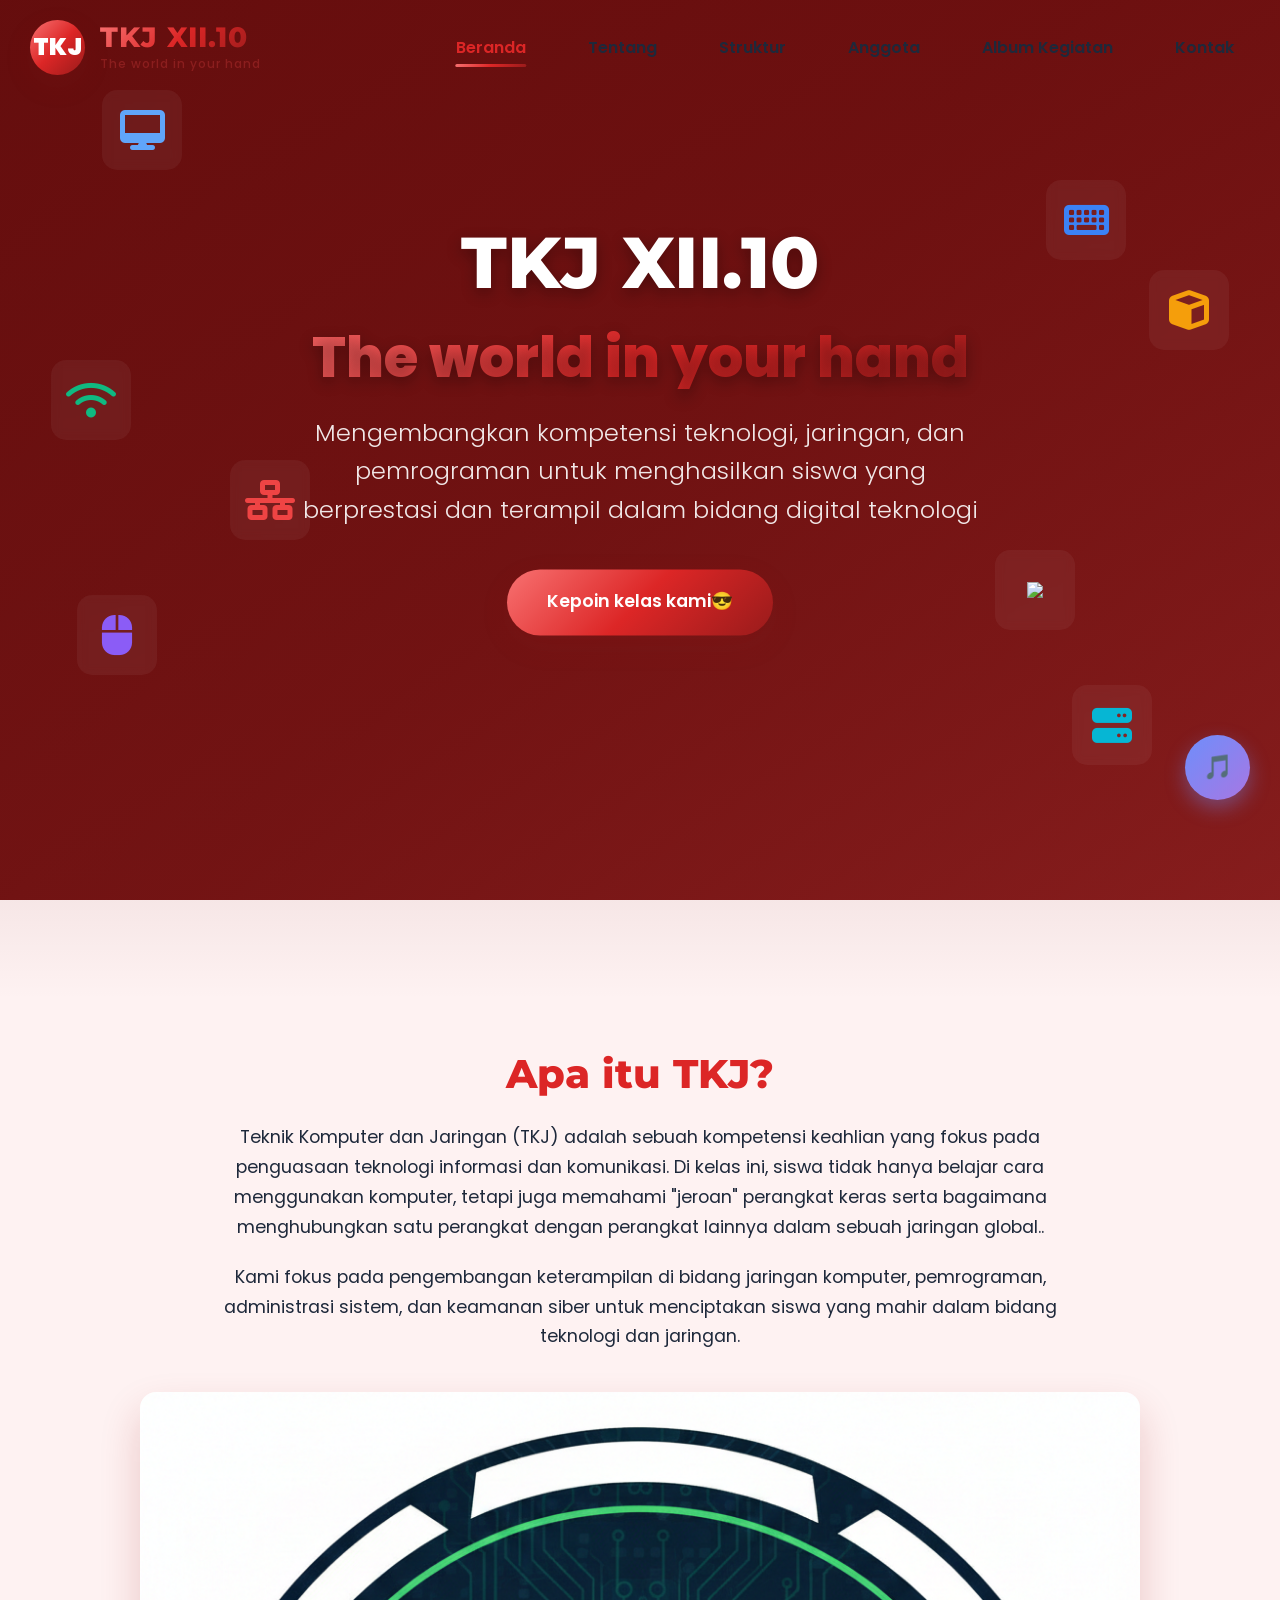
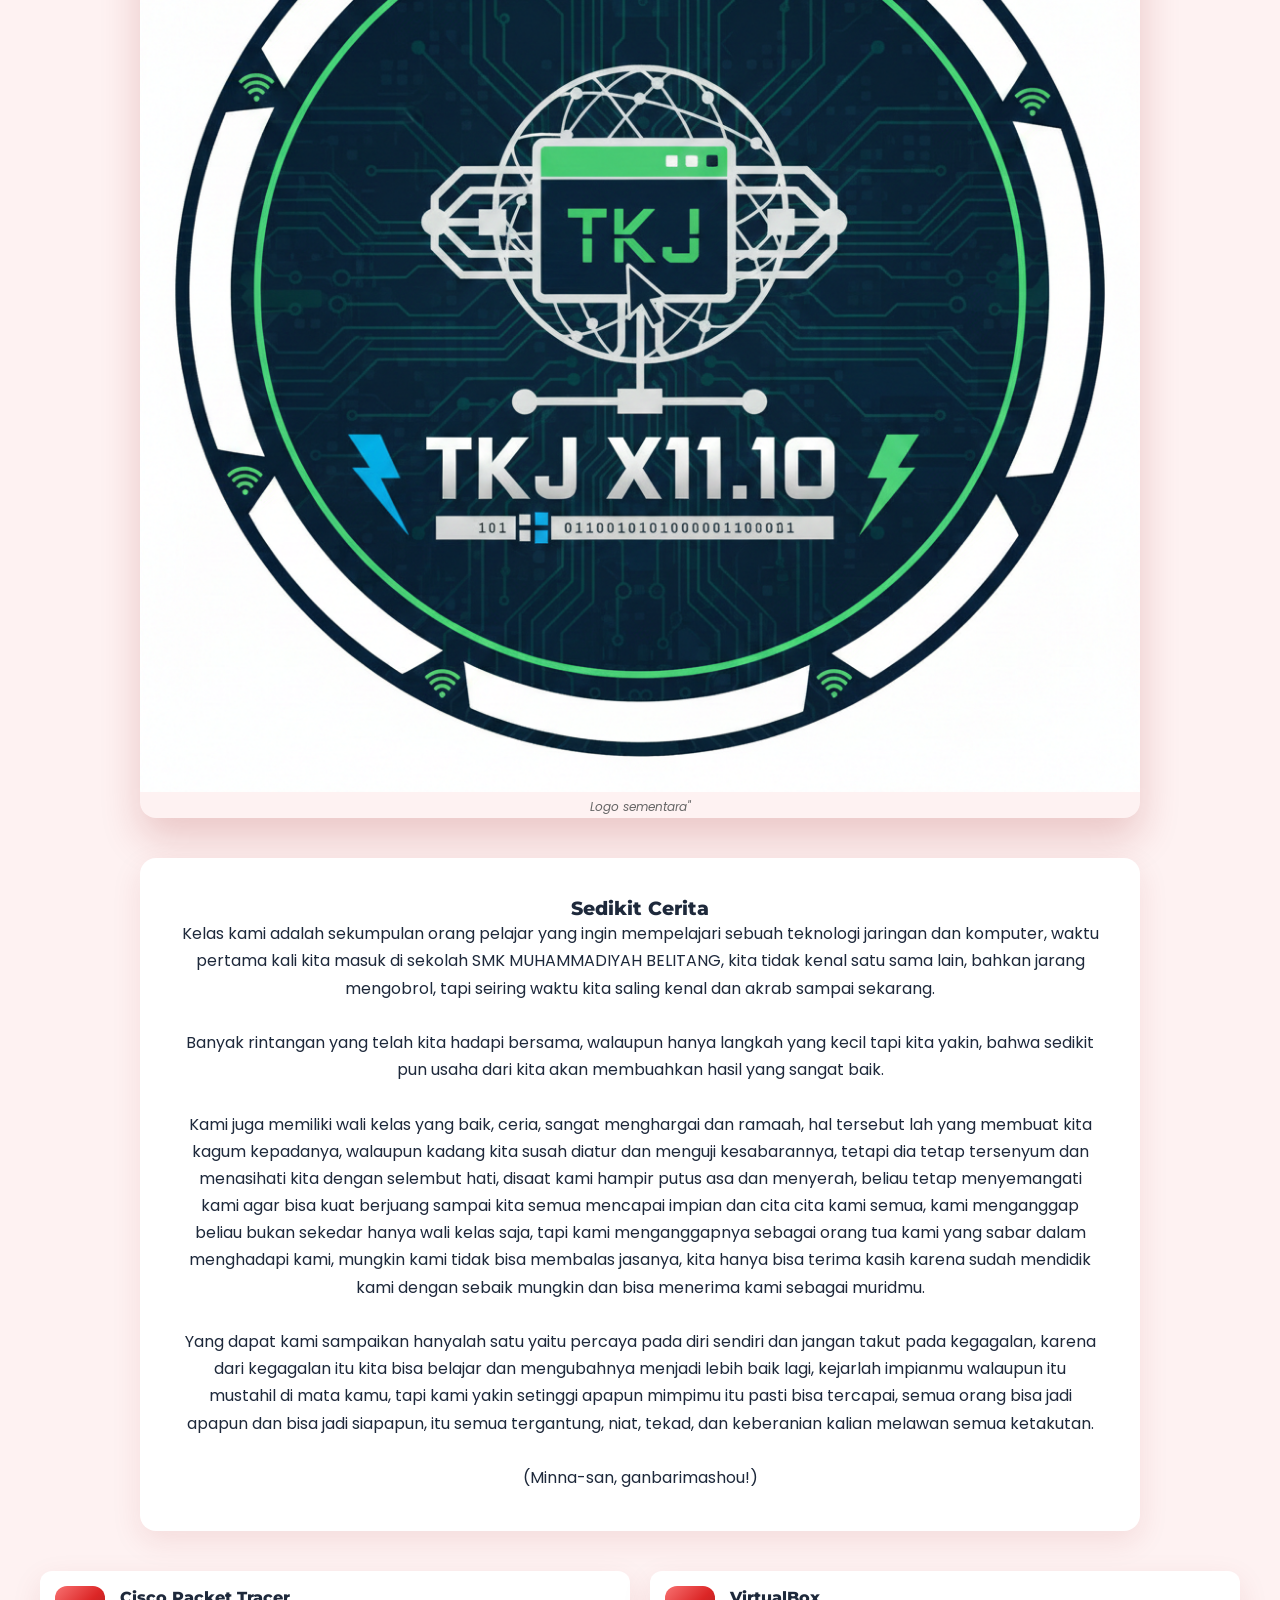
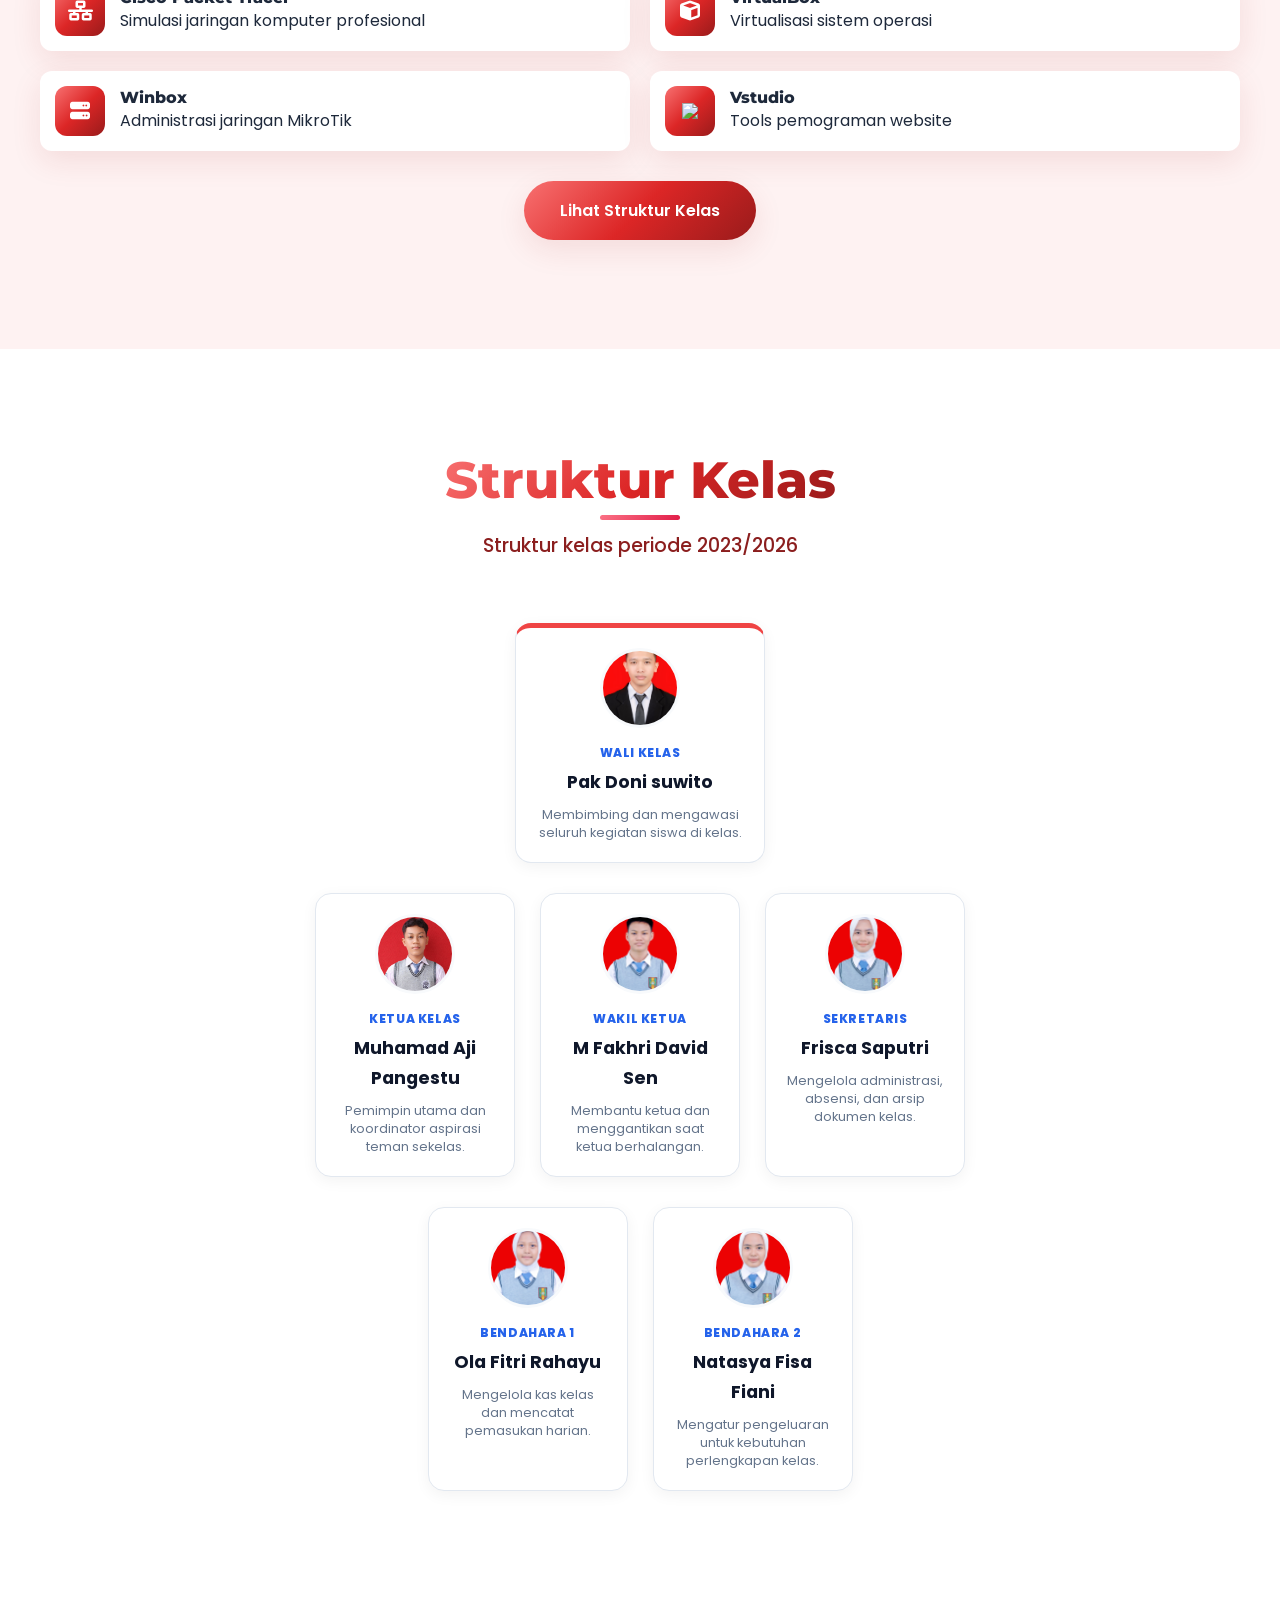
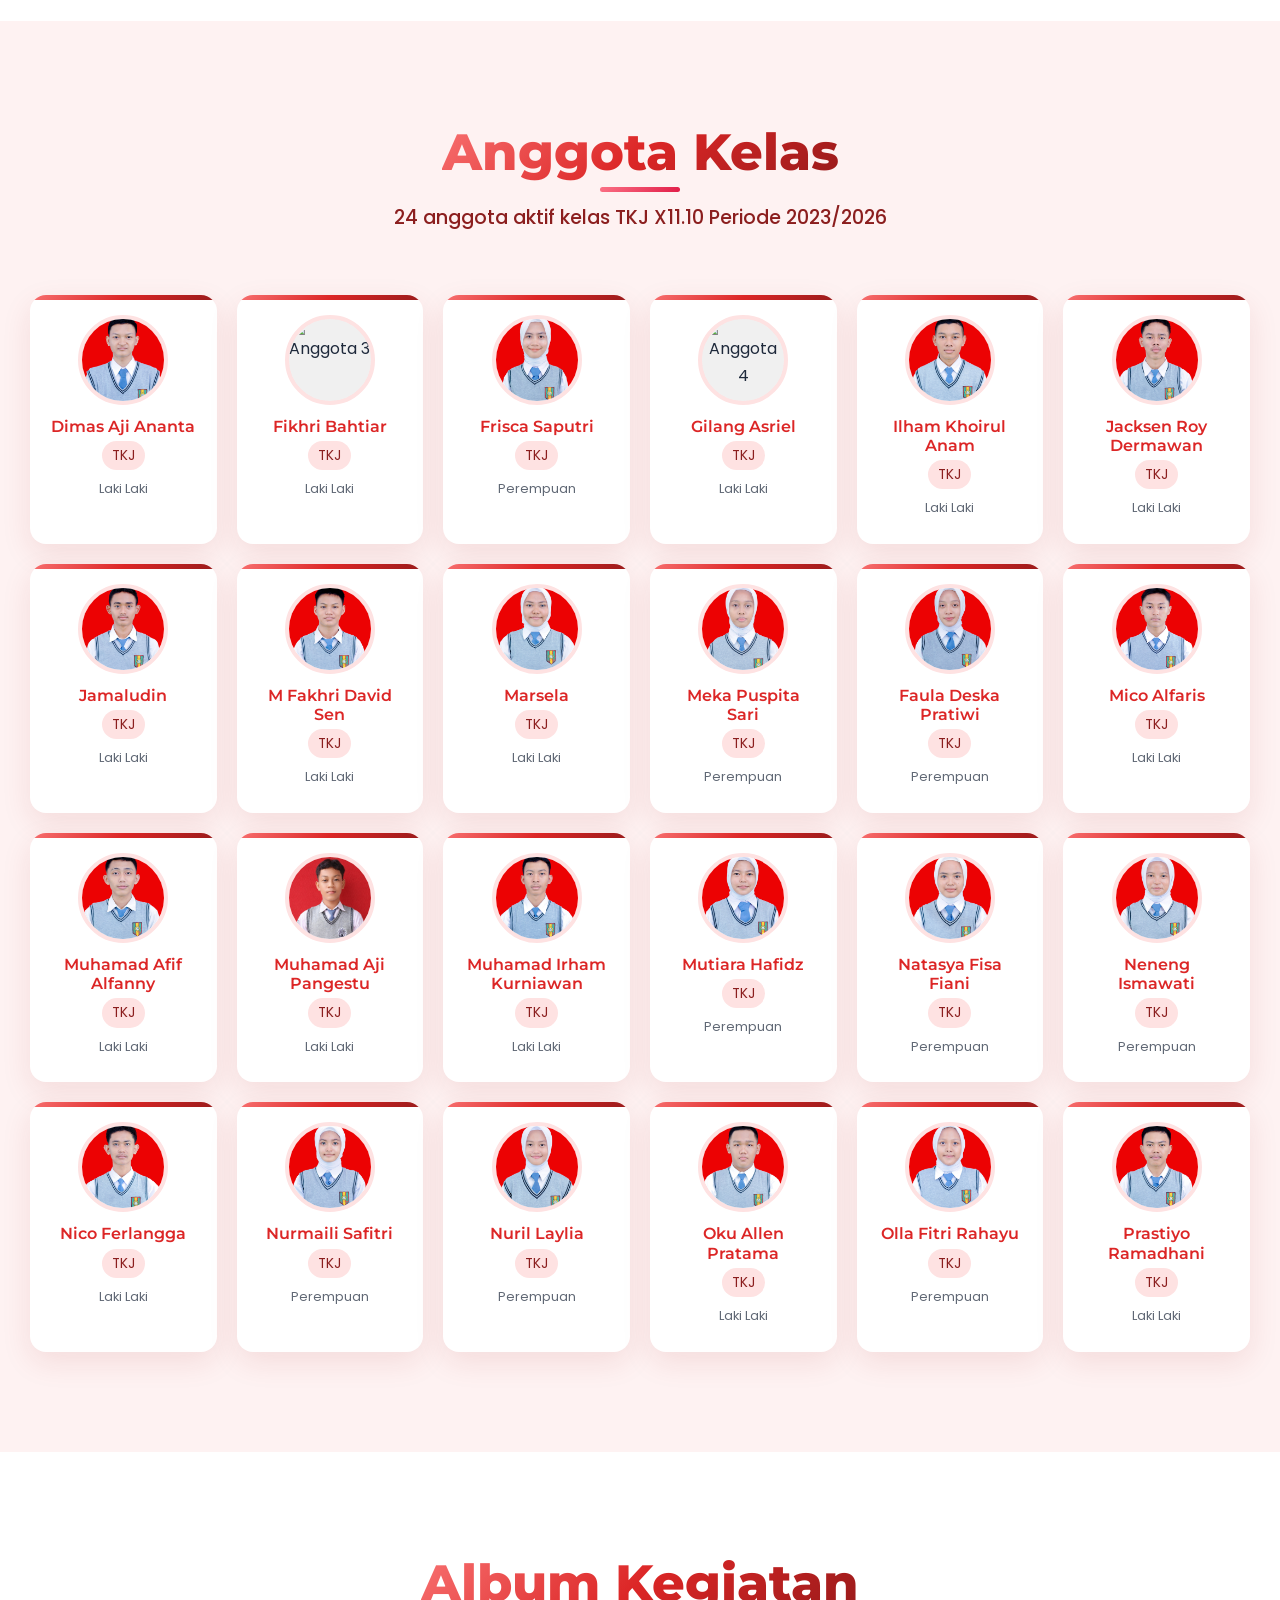
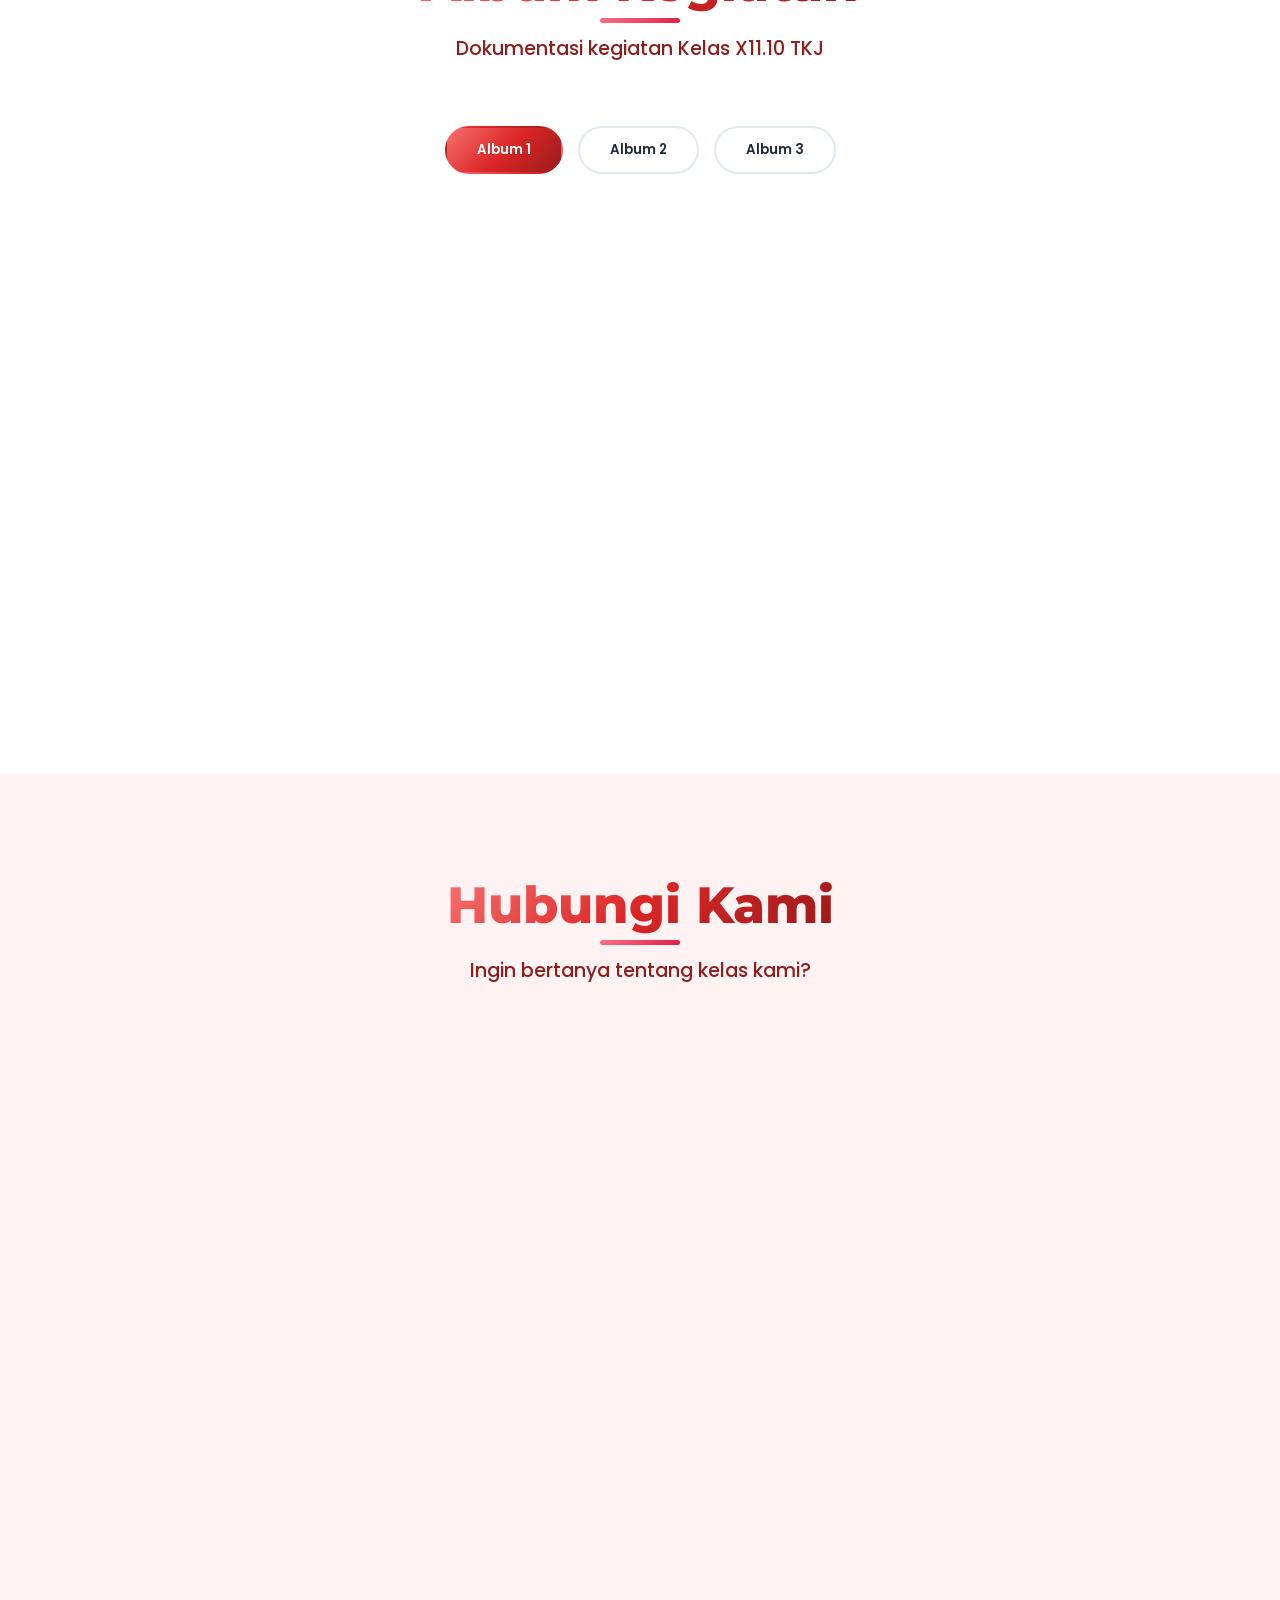
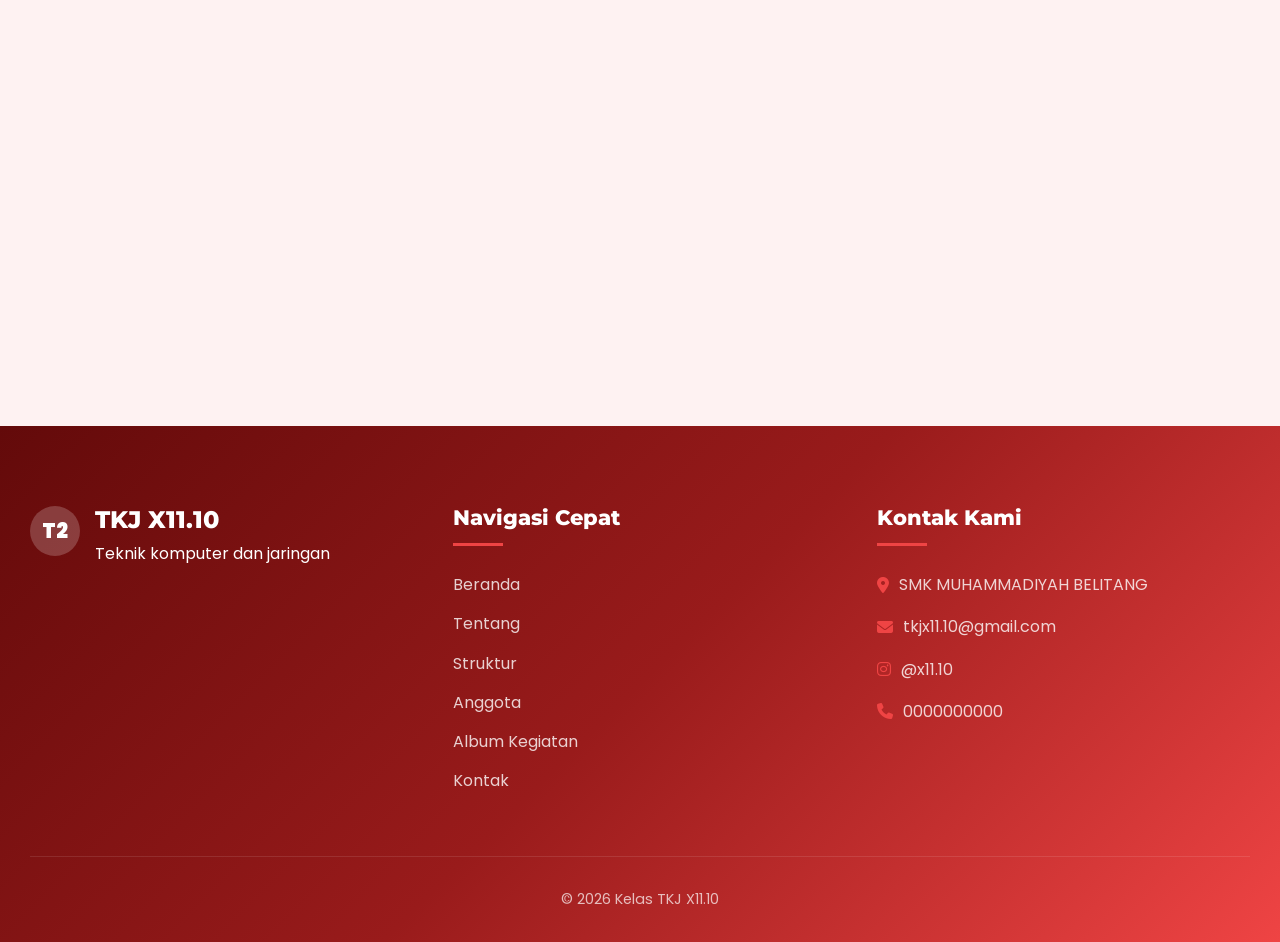
==== index.html @ feba3933 "Update index.html" ====
<!doctype html>
<html lang="id">
  <head>
    <meta charset="UTF-8" />
    <meta name="viewport" content="width=device-width, initial-scale=1.0" />
    <title>TKJ X11.10</title>
    <link
      rel="stylesheet"
      href="https://cdnjs.cloudflare.com/ajax/libs/font-awesome/6.4.0/css/all.min.css"
    />
    <link
      rel="stylesheet"
      href="https://fonts.googleapis.com/css2?family=Poppins:wght@300;400;500;600;700&family=Montserrat:wght@700;800;900&display=swap"
    />
    <style>
      /* Reset & Base Styles */
      * {
        margin: 0;
        padding: 0;
        box-sizing: border-box;
        font-family: "Poppins", sans-serif;
      }
      :root {
        --primary-blue: #630a0a; /* Deep Red */
        --secondary-blue: #8b1e1e; /* Dark Red */
        --accent-blue: #ef4444; /* Bright Red */
        --tech-blue: #dc2626; /* Tech Red */
        --cyber-blue: #991b1b; /* Cyber Red */
        --light-blue: #fee2e2; /* Soft Pinkish White */
        --white: #ffffff;
        --off-white: #fef2f2;
        --dark-gray: #1e293b;
        --light-gray: #e2e8f0;

        /* Gradient Merah Baru */
        --gradient-primary: linear-gradient(
          135deg,
          #630a0a 0%,
          #991b1b 50%,
          #ef4444 100%
        );
        --gradient-secondary: linear-gradient(135deg, #ef4444 0%, #b91c1c 100%);
        --gradient-tech: linear-gradient(
          135deg,
          #f87171 0%,
          #dc2626 50%,
          #991b1b 100%
        );
        --gradient-cyber: linear-gradient(135deg, #fb7185 0%, #e11d48 100%);
        --gradient-accent: linear-gradient(135deg, #991b1b 0%, #ef4444 100%);

        --shadow: 0 10px 30px rgba(153, 27, 27, 0.1);
        --shadow-hover: 0 20px 40px rgba(153, 27, 27, 0.2);
        --border-radius: 16px;
        --transition: all 0.4s cubic-bezier(0.175, 0.885, 0.32, 1.1);
      }

      html {
        scroll-behavior: smooth;
      }

      body {
        color: var(--dark-gray);
        line-height: 1.7;
        background-color: var(--off-white);
        overflow-x: hidden;
        font-weight: 400;
      }

      .container {
        width: 100%;
        max-width: 1400px;
        margin: 0 auto;
        padding: 0 30px;
      }

      section {
        padding: 100px 0;
      }

      h1,
      h2,
      h3,
      h4 {
        font-family: "Montserrat", sans-serif;
        font-weight: 800;
        line-height: 1.2;
      }

      .section-title {
        font-size: 3.2rem;
        text-align: center;
        margin-bottom: 20px;
        background: var(--gradient-tech);
        -webkit-background-clip: text;
        background-clip: text;
        color: transparent;
        position: relative;
        display: inline-block;
      }

      .section-title::after {
        content: "";
        position: absolute;
        bottom: -10px;
        left: 50%;
        transform: translateX(-50%);
        width: 80px;
        height: 5px;
        background: var(--gradient-cyber);
        border-radius: 5px;
      }

      .section-subtitle {
        text-align: center;
        color: var(--secondary-blue);
        font-size: 1.2rem;
        margin-bottom: 60px;
        font-weight: 500;
        max-width: 800px;
        margin-left: auto;
        margin-right: auto;
      }

      .btn {
        display: inline-block;
        padding: 16px 36px;
        border-radius: 50px;
        font-weight: 600;
        font-size: 1rem;
        text-decoration: none;
        transition: var(--transition);
        cursor: pointer;
        border: none;
        outline: none;
        position: relative;
        overflow: hidden;
        z-index: 1;
      }

      .btn-primary {
        background: var(--gradient-tech);
        color: var(--white);
        box-shadow: var(--shadow);
      }

      .btn-primary:hover {
        transform: translateY(-5px);
        box-shadow: var(--shadow-hover);
      }

      .btn-primary::after {
        content: "";
        position: absolute;
        top: 0;
        left: 0;
        width: 100%;
        height: 100%;
        background: var(--gradient-cyber);
        z-index: -1;
        opacity: 0;
        transition: var(--transition);
      }

      .btn-primary:hover::after {
        opacity: 1;
      }

      /* Header & Navigation */
      header {
        position: fixed;
        top: 0;
        left: 0;
        width: 100%;
        z-index: 1000;
        padding: 20px 0;
        transition: var(--transition);
      }

      header.scrolled {
        background-color: rgba(255, 255, 255, 0.95);
        backdrop-filter: blur(10px);
        box-shadow: var(--shadow);
        padding: 15px 0;
      }

      .header-container {
        display: flex;
        justify-content: space-between;
        align-items: center;
      }

      /* Logo */
      .logo {
        display: flex;
        align-items: center;
        gap: 15px;
        z-index: 1001;
      }

      .logo-icon {
        width: 55px;
        height: 55px;
        border-radius: 50%;
        display: flex;
        align-items: center;
        justify-content: center;
        font-weight: 900;
        font-size: 24px;
        background: var(--gradient-tech);
        color: var(--white);
        box-shadow: var(--shadow);
        position: relative;
        overflow: hidden;
      }

      .logo-icon::after {
        content: "TKJ";
        position: absolute;
        width: 100%;
        height: 100%;
        display: flex;
        align-items: center;
        justify-content: center;
      }

      .logo-text h1 {
        font-size: 28px;
        background: var(--gradient-tech);
        -webkit-background-clip: text;
        background-clip: text;
        color: transparent;
        letter-spacing: 1px;
      }

      .logo-text p {
        font-size: 12px;
        color: var(--secondary-blue);
        font-weight: 500;
        letter-spacing: 1px;
      }

      /* Navigation */
      .nav-toggle {
        position: relative;
        width: 35px;
        height: 30px;
        cursor: pointer;
        z-index: 1001;
        display: none;
      }

      .nav-toggle span {
        position: absolute;
        width: 100%;
        height: 3px;
        background: var(--primary-blue);
        border-radius: 3px;
        transition: var(--transition);
      }

      .nav-toggle span:nth-child(1) {
        top: 0;
      }

      .nav-toggle span:nth-child(2) {
        top: 13px;
      }

      .nav-toggle span:nth-child(3) {
        top: 26px;
      }

      .nav-toggle.active span:nth-child(1) {
        transform: rotate(45deg);
        top: 13px;
        background: var(--white);
      }

      .nav-toggle.active span:nth-child(2) {
        opacity: 0;
      }

      .nav-toggle.active span:nth-child(3) {
        transform: rotate(-45deg);
        top: 13px;
        background: var(--white);
      }

      nav {
        display: flex;
      }

      nav ul {
        display: flex;
        list-style: none;
        gap: 30px;
      }

      nav ul li a {
        text-decoration: none;
        color: var(--dark-gray);
        font-weight: 600;
        font-size: 1rem;
        padding: 8px 16px;
        border-radius: 30px;
        transition: var(--transition);
        position: relative;
      }

      nav ul li a::after {
        content: "";
        position: absolute;
        bottom: 0;
        left: 50%;
        transform: translateX(-50%);
        width: 0;
        height: 3px;
        background: var(--gradient-tech);
        border-radius: 3px;
        transition: var(--transition);
      }

      nav ul li a:hover,
      nav ul li a.active {
        color: var(--tech-blue);
      }

      nav ul li a:hover::after,
      nav ul li a.active::after {
        width: 70%;
      }

      /* Hero Section - Centered Vertically & Horizontally */
      .hero {
        height: 100vh;
        display: flex;
        align-items: center;
        justify-content: center;
        position: relative;
        overflow: hidden;
        text-align: center;
      }

      .hero-background {
        position: absolute;
        top: 0;
        left: 0;
        width: 100%;
        height: 100%;
        z-index: -2;
      }

      .hero-bg-main {
        width: 100%;
        height: 100%;
        background: var(--gradient-primary);
        opacity: 0.9;
      }

      .hero-bg-overlay {
        position: absolute;
        top: 0;
        left: 0;
        width: 100%;
        height: 100%;
        background:
          linear-gradient(rgba(99, 10, 10, 0.85), rgba(99, 10, 10, 0.75)),
          url("https://images.unsplash.com/photo-1550751827-4bd374c3f58b?ixlib=rb-4.0.3&auto=format&fit=crop&w=1920&q=80")
            center/cover no-repeat;
      }

      .hero-content {
        max-width: 900px;
        position: relative;
        z-index: 1;
        color: var(--white);
        text-align: center;
        margin: 0 auto;
        padding-top: 0;
        transform: translateY(-5%);
      }

      .hero-title {
        font-size: 4.5rem;
        margin-bottom: 25px;
        line-height: 1.1;
        text-shadow: 0 5px 15px rgba(0, 0, 0, 0.3);
      }

      .hero-title span {
        display: block;
        font-size: 3.5rem;
        background: var(--gradient-tech);
        -webkit-background-clip: text;
        background-clip: text;
        color: transparent;
      }

      .hero-subtitle {
        font-size: 1.5rem;
        margin-bottom: 40px;
        opacity: 0.9;
        font-weight: 300;
        max-width: 700px;
        margin-left: auto;
        margin-right: auto;
        line-height: 1.6;
      }

      .hero-buttons {
        display: flex;
        gap: 20px;
        justify-content: center;
        margin-top: 40px;
      }

      .hero-btn {
        padding: 18px 40px;
        font-size: 1.1rem;
      }

      .btn-tech {
        background: var(--gradient-tech);
        color: var(--white);
        border: 2px solid rgba(255, 255, 255, 0.2);
      }

      .btn-tech:hover {
        background: var(--gradient-cyber);
        transform: translateY(-5px);
        border-color: transparent;
      }

      /* Tech Elements - Moving Professional Icons */
      .tech-elements {
        position: absolute;
        width: 100%;
        height: 100%;
        top: 0;
        left: 0;
        pointer-events: none;
        z-index: 0;
      }

      .tech-element {
        position: absolute;
        font-size: 2.5rem;
        color: rgba(255, 255, 255, 0.15);
        animation: floatTech 20s infinite linear;
        display: flex;
        align-items: center;
        justify-content: center;
        width: 80px;
        height: 80px;
        border-radius: 15px;
        background: rgba(255, 255, 255, 0.05);
        backdrop-filter: blur(5px);
      }

      .tech-element:nth-child(1) {
        top: 10%;
        left: 8%;
        animation-delay: 0s;
        color: #60a5fa;
      }

      .tech-element:nth-child(2) {
        top: 20%;
        right: 12%;
        animation-delay: 3s;
        color: #3b82f6;
      }

      .tech-element:nth-child(3) {
        bottom: 25%;
        left: 6%;
        animation-delay: 6s;
        color: #8b5cf6;
      }

      .tech-element:nth-child(4) {
        bottom: 15%;
        right: 10%;
        animation-delay: 9s;
        color: #06b6d4;
      }

      .tech-element:nth-child(5) {
        top: 40%;
        left: 4%;
        animation-delay: 12s;
        color: #10b981;
      }

      .tech-element:nth-child(6) {
        top: 30%;
        right: 4%;
        animation-delay: 15s;
        color: #f59e0b;
      }

      .tech-element:nth-child(7) {
        bottom: 40%;
        left: 18%;
        animation-delay: 18s;
        color: #ef4444;
      }

      .tech-element:nth-child(8) {
        bottom: 30%;
        right: 16%;
        animation-delay: 21s;
        color: #ec4899;
      }

      @keyframes floatTech {
        0% {
          transform: translateY(0) rotate(0deg) scale(1);
        }
        25% {
          transform: translateY(-20px) rotate(90deg) scale(1.1);
        }
        50% {
          transform: translateY(0) rotate(180deg) scale(1);
        }
        75% {
          transform: translateY(20px) rotate(270deg) scale(0.9);
        }
        100% {
          transform: translateY(0) rotate(360deg) scale(1);
        }
      }

      /* Stats Section - Updated */
      .stats-section {
        background: var(--gradient-tech);
        padding: 80px 0;
        margin-top: -50px;
        position: relative;
        z-index: 2;
        border-radius: 0 0 var(--border-radius) var(--border-radius);
        box-shadow: var(--shadow);
      }

      .stats-container {
        max-width: 1200px;
        margin: 0 auto;
      }

      .stats-grid {
        display: grid;
        grid-template-columns: repeat(auto-fit, minmax(200px, 1fr));
        gap: 30px;
      }

      .stat-card {
        text-align: center;
        padding: 30px 20px;
        background: rgba(255, 255, 255, 0.1);
        backdrop-filter: blur(10px);
        border-radius: var(--border-radius);
        border: 1px solid rgba(255, 255, 255, 0.2);
        transition: var(--transition);
      }

      .stat-card:hover {
        transform: translateY(-10px);
        background: rgba(255, 255, 255, 0.15);
        border-color: var(--accent-blue);
      }

      .stat-icon {
        font-size: 2.5rem;
        margin-bottom: 15px;
        color: var(--white);
      }

      .stat-number {
        font-size: 3rem;
        font-weight: 900;
        color: var(--white);
        line-height: 1;
        margin-bottom: 10px;
      }

      .stat-label {
        font-size: 1.2rem;
        color: rgba(255, 255, 255, 0.9);
        font-weight: 500;
      }

      /* About Section - UPDATED LAYOUT */
      .about {
        background-color: var(--off-white);
        position: relative;
        padding-top: 150px;
      }

      .about::before {
        content: "";
        position: absolute;
        top: 0;
        left: 0;
        width: 100%;
        height: 100px;
        background: linear-gradient(
          to bottom,
          var(--primary-blue),
          transparent
        );
        opacity: 0.05;
      }

      .about-content {
        text-align: center;
        max-width: 1200px;
        margin: 0 auto;
      }

      .about-image {
        max-width: 1000px;
        margin: 0 auto 40px;
        border-radius: var(--border-radius);
        overflow: hidden;
        box-shadow: var(--shadow-hover);
        transition: var(--transition);
      }

      .about-image:hover {
        transform: perspective(1000px) rotateY(-5deg);
      }

      .about-image img {
        width: 100%;
        height: auto;
        display: block;
      }

      /* TAMBAHAN: Teks tentang kelas di tengah untuk desktop */
      .about-text {
        max-width: 900px;
        margin: 0 auto 40px;
        text-align: center;
      }

      .about-text h3 {
        font-size: 2.5rem;
        margin-bottom: 25px;
        color: var(--tech-blue);
        text-align: center;
      }

      .about-text p {
        margin-bottom: 20px;
        font-size: 1.1rem;
        text-align: center;
      }

      .tech-features {
        display: grid;
        grid-template-columns: repeat(2, 1fr);
        gap: 20px;
        margin-top: 30px;
        text-align: left;
      }

      .tech-feature {
        display: flex;
        align-items: center;
        gap: 15px;
        padding: 15px;
        background: var(--white);
        border-radius: 12px;
        box-shadow: var(--shadow);
        transition: var(--transition);
      }

      .tech-feature:hover {
        transform: translateY(-5px);
        box-shadow: var(--shadow-hover);
      }

      .tech-feature-icon {
        width: 50px;
        height: 50px;
        border-radius: 12px;
        background: var(--gradient-tech);
        color: var(--white);
        display: flex;
        align-items: center;
        justify-content: center;
        font-size: 20px;
        flex-shrink: 0;
      }

      .about-description {
        background: var(--white);
        padding: 40px;
        border-radius: var(--border-radius);
        margin: 40px auto;
        box-shadow: var(--shadow);
        max-width: 1000px;
      }

      /* Structure Section - UPDATED */
      .structure {
        background-color: var(--white);
        position: relative;
      }

      .structure-container {
        max-width: 1200px;
        margin: 0 auto;
        text-align: center;
      }

      /* PERBAIKAN: Hierarchical Structure - Diperbarui untuk desktop */
      .org-chart {
        position: relative;
        min-height: 800px;
        margin: 60px auto;
        max-width: 1200px;
      }

      /* Level 1 - Wali Kelas */
      .level-1 {
        position: absolute;
        top: 50px;
        left: 50%;
        transform: translateX(-50%);
        text-align: center;
        z-index: 10;
      }

      /* Level 2 - Ketua & Wakil - Diperbaiki posisinya */
      .level-2 {
        position: absolute;
        top: 250px;
        left: 50%;
        transform: translateX(-50%);
        display: flex;
        gap: 400px; /* Diperbesar agar tidak berdekatan */
        z-index: 9;
      }

      /* Level 3 - Keamanan & Sekertaris & Bendahara - Diperbaiki posisinya */
      .level-3 {
        position: absolute;
        top: 450px;
        left: 50%;
        transform: translateX(-50%);
        display: flex;
        gap: 300px; /* Diperbesar agar tidak berdekatan */
        z-index: 8;
      }

      /* Level 4 - Keamanan 2 & Sekertaris 2 & Bendahara 2 - Diperbaiki posisinya */
      .level-4 {
        position: absolute;
        top: 650px;
        left: 50%;
        transform: translateX(-50%);
        display: flex;
        gap: 300px; /* Diperbesar agar tidak berdekatan */
        z-index: 7;
      }

      /* Member Card */
      .member-card {
        background: var(--white);
        border-radius: var(--border-radius);
        padding: 20px;
        box-shadow: var(--shadow);
        transition: var(--transition);
        text-align: center;
        border-top: 5px solid var(--accent-blue);
        width: 200px;
        position: relative;
        z-index: 2;
      }

      .member-card:hover {
        transform: translateY(-10px) scale(1.05);
        box-shadow: var(--shadow-hover);
      }

      .member-photo {
        width: 120px;
        height: 120px;
        border-radius: 50%;
        margin: 0 auto 15px;
        overflow: hidden;
        border: 5px solid var(--light-blue);
        position: relative;
        background-color: #f0f0f0;
        display: flex;
        align-items: center;
        justify-content: center;
      }

      .member-photo img {
        width: 100%;
        height: 100%;
        object-fit: cover;
      }

      .member-photo .photo-placeholder {
        font-size: 40px;
        color: var(--tech-blue);
      }

      .member-card.wali-kelas .member-photo {
        width: 140px;
        height: 140px;
        border: 6px solid var(--light-blue);
      }

      .member-name {
        font-size: 1.2rem;
        font-weight: 700;
        color: var(--tech-blue);
        margin-bottom: 5px;
      }

      .member-position {
        font-size: 1rem;
        color: var(--secondary-blue);
        font-weight: 600;
        margin-bottom: 10px;
        padding: 5px 12px;
        background: var(--light-blue);
        border-radius: 20px;
        display: inline-block;
      }

      .member-id {
        font-size: 0.85rem;
        color: var(--dark-gray);
        opacity: 0.8;
      }

      /* Photo Upload Info */
      .photo-info {
        font-size: 0.75rem;
        color: #666;
        margin-top: 5px;
        font-style: italic;
      }

      /* Connection Lines - Diperbarui untuk struktur baru */
      .connector-line {
        position: absolute;
        background: var(--tech-blue);
        opacity: 0.3;
        z-index: 1;
      }

      .vertical-line {
        width: 3px;
        height: 80px;
        left: 50%;
        transform: translateX(-50%);
      }

      .horizontal-line {
        height: 3px;
        top: 50%;
        transform: translateY(-50%);
      }

      /* Connector positions - Diperbarui */
      .connector-1 {
        top: 220px;
      }

      .connector-2 {
        top: 420px;
      }

      .connector-3 {
        top: 620px;
      }

      /* Menyesuaikan konektor horizontal untuk struktur baru */
      .connector-left-1 {
        left: calc(50% - 200px);
        width: 200px;
      }

      .connector-right-1 {
        left: calc(50%);
        width: 200px;
      }

      .connector-left-2 {
        left: calc(50% - 150px);
        width: 150px;
      }

      .connector-middle {
        left: calc(50% - 150px);
        width: 300px;
      }

      .connector-right-2 {
        left: calc(50%);
        width: 150px;
      }

      /* Members Section */
      .members-section {
        background-color: var(--off-white);
        text-align: center;
      }

      /* Members Grid - Diperbarui untuk 35 anggota */
      .members-grid {
        display: grid;
        grid-template-columns: repeat(auto-fill, minmax(180px, 1fr));
        gap: 20px;
        margin-top: 40px;
      }

      .member-item {
        background: var(--white);
        border-radius: var(--border-radius);
        padding: 20px;
        box-shadow: var(--shadow);
        transition: var(--transition);
        text-align: center;
        position: relative;
        overflow: hidden;
      }

      .member-item:hover {
        transform: translateY(-8px);
        box-shadow: var(--shadow-hover);
      }

      .member-item::before {
        content: "";
        position: absolute;
        top: 0;
        left: 0;
        width: 100%;
        height: 5px;
        background: var(--gradient-tech);
      }

      .member-item-photo {
        width: 90px;
        height: 90px;
        border-radius: 50%;
        margin: 0 auto 12px;
        overflow: hidden;
        border: 4px solid var(--light-blue);
        background-color: #f0f0f0;
        display: flex;
        align-items: center;
        justify-content: center;
        position: relative;
      }

      .member-item-photo img {
        width: 100%;
        height: 100%;
        object-fit: cover;
      }

      .member-item-photo .photo-placeholder {
        font-size: 30px;
        color: var(--tech-blue);
      }

      .member-item-name {
        font-size: 1rem;
        font-weight: 600;
        color: var(--tech-blue);
        margin-bottom: 5px;
      }

      .member-item-role {
        font-size: 0.85rem;
        color: var(--secondary-blue);
        margin-bottom: 8px;
        padding: 3px 10px;
        background: var(--light-blue);
        border-radius: 15px;
        display: inline-block;
      }

      .member-item-id {
        font-size: 0.8rem;
        color: var(--dark-gray);
        opacity: 0.7;
      }

      /* Activities Album - Diperbarui untuk 8 foto per album */
      .activities-section {
        background-color: var(--white);
        text-align: center;
      }

      .album-tabs {
        display: flex;
        justify-content: center;
        gap: 15px;
        margin-bottom: 40px;
        flex-wrap: wrap;
      }

      .album-tab {
        padding: 12px 30px;
        border-radius: 50px;
        background: var(--white);
        color: var(--dark-gray);
        border: 2px solid var(--light-gray);
        font-weight: 600;
        cursor: pointer;
        transition: var(--transition);
      }

      .album-tab:hover,
      .album-tab.active {
        background: var(--gradient-tech);
        color: var(--white);
        border-color: transparent;
      }

      .album-container {
        display: none;
        animation: fadeIn 0.5s ease;
      }

      .album-container.active {
        display: block;
      }

      /* Album Grid - 8 foto per album */
      .album-grid {
        display: grid;
        grid-template-columns: repeat(auto-fill, minmax(250px, 1fr));
        gap: 20px;
      }

      .album-item {
        border-radius: var(--border-radius);
        overflow: hidden;
        box-shadow: var(--shadow);
        position: relative;
        height: 220px;
        transition: var(--transition);
      }

      .album-item:hover {
        transform: translateY(-10px);
        box-shadow: var(--shadow-hover);
      }

      .album-item img {
        width: 100%;
        height: 100%;
        object-fit: cover;
        transition: var(--transition);
      }

      .album-item:hover img {
        transform: scale(1.1);
      }

      .album-overlay {
        position: absolute;
        bottom: 0;
        left: 0;
        width: 100%;
        padding: 15px;
        background: linear-gradient(to top, rgba(10, 36, 99, 0.9), transparent);
        color: var(--white);
        transform: translateY(20px);
        opacity: 0;
        transition: var(--transition);
      }

      .album-item:hover .album-overlay {
        transform: translateY(0);
        opacity: 1;
      }

      .album-overlay h4 {
        font-size: 1.1rem;
        margin-bottom: 5px;
      }

      .album-overlay p {
        font-size: 0.9rem;
        opacity: 0.9;
      }

      @keyframes fadeIn {
        from {
          opacity: 0;
          transform: translateY(20px);
        }
        to {
          opacity: 1;
          transform: translateY(0);
        }
      }

      /* Mobile Menu Animation */
      nav.active {
        right: 0;
        animation: slideInRight 0.5s ease forwards;
      }

      @keyframes slideInRight {
        from {
          right: -320px;
          opacity: 0;
        }
        to {
          right: 0;
          opacity: 1;
        }
      }

      nav.active ul li {
        animation: fadeInUp 0.5s ease forwards;
        opacity: 0;
        transform: translateY(20px);
      }

      nav.active ul li:nth-child(1) {
        animation-delay: 0.1s;
      }
      nav.active ul li:nth-child(2) {
        animation-delay: 0.2s;
      }
      nav.active ul li:nth-child(3) {
        animation-delay: 0.3s;
      }
      nav.active ul li:nth-child(4) {
        animation-delay: 0.4s;
      }
      nav.active ul li:nth-child(5) {
        animation-delay: 0.5s;
      }
      nav.active ul li:nth-child(6) {
        animation-delay: 0.6s;
      }
      nav.active ul li:nth-child(7) {
        animation-delay: 0.7s;
      }

      @keyframes fadeInUp {
        to {
          opacity: 1;
          transform: translateY(0);
        }
      }

      /* Contact Section */
      .contact {
        background-color: var(--off-white);
        text-align: center;
      }

      .contact-container {
        display: grid;
        grid-template-columns: 1fr 1fr;
        gap: 60px;
      }

      .contact-info {
        background: var(--white);
        border-radius: var(--border-radius);
        padding: 40px;
        box-shadow: var(--shadow);
        text-align: left;
      }

      .contact-info h3 {
        font-size: 2rem;
        margin-bottom: 30px;
        color: var(--tech-blue);
        text-align: center;
      }

      .contact-item {
        display: flex;
        align-items: flex-start;
        margin-bottom: 30px;
      }
      .contact-icon {
        width: 60px;
        height: 60px;
        border-radius: 15px;
        background: var(--light-blue);
        color: var(--tech-blue); /* Sekarang otomatis merah */
        display: flex;
        align-items: center;
        justify-content: center;
        font-size: 24px;
        margin-right: 20px;
        flex-shrink: 0;
      }

      .contact-icon.instagram {
        background: linear-gradient(
          45deg,
          #405de6,
          #5851db,
          #833ab4,
          #c13584,
          #e1306c,
          #fd1d1d
        );
        color: white;
      }

      .contact-details h4 {
        font-size: 1.3rem;
        margin-bottom: 5px;
        color: var(--tech-blue);
      }

      .contact-details a {
        color: var(--accent-blue);
        text-decoration: none;
        transition: var(--transition);
      }

      .contact-details a:hover {
        color: var(--tech-blue);
        text-decoration: underline;
      }

      .contact-form {
        background: var(--white);
        border-radius: var(--border-radius);
        padding: 40px;
        box-shadow: var(--shadow);
        text-align: left;
      }

      .contact-form h3 {
        text-align: center;
        font-size: 2rem;
        margin-bottom: 20px;
        color: var(--tech-blue);
      }

      .form-group {
        margin-bottom: 25px;
      }

      .form-group label {
        display: block;
        margin-bottom: 10px;
        color: var(--tech-blue);
        font-weight: 600;
      }

      .form-control {
        width: 100%;
        padding: 18px 20px;
        border: 2px solid var(--light-gray);
        border-radius: 12px;
        font-size: 1rem;
        transition: var(--transition);
        background: var(--off-white);
      }

      .form-control:focus {
        border-color: var(--accent-blue);
        outline: none;
        box-shadow: 0 0 0 3px rgba(59, 130, 246, 0.2);
      }

      textarea.form-control {
        min-height: 180px;
        resize: vertical;
      }

      /* Footer */
      footer {
        background: var(--gradient-primary);
        color: var(--white);
        padding: 80px 0 30px;
        text-align: center;
      }

      .footer-content {
        display: grid;
        grid-template-columns: repeat(auto-fit, minmax(250px, 1fr));
        gap: 50px;
        margin-bottom: 50px;
        text-align: left;
      }

      .footer-logo {
        display: flex;
        align-items: flex-start;
        gap: 15px;
      }

      .footer-logo-icon {
        width: 50px;
        height: 50px;
        border-radius: 50%;
        background: rgba(255, 255, 255, 0.2);
        display: flex;
        align-items: center;
        justify-content: center;
        font-weight: 900;
        font-size: 20px;
        color: var(--white);
      }

      .footer-logo-text h3 {
        font-size: 24px;
        margin-bottom: 5px;
      }

      .footer-links h4,
      .footer-contact h4 {
        font-size: 1.3rem;
        margin-bottom: 25px;
        position: relative;
        padding-bottom: 15px;
      }

      .footer-links h4::after,
      .footer-contact h4::after {
        content: "";
        position: absolute;
        bottom: 0;
        left: 0;
        width: 50px;
        height: 3px;
        background: var(--accent-blue);
      }

      .footer-links ul {
        list-style: none;
      }

      .footer-links ul li {
        margin-bottom: 12px;
      }

      .footer-links ul li a {
        color: rgba(255, 255, 255, 0.8);
        text-decoration: none;
        transition: var(--transition);
      }

      .footer-links ul li a:hover {
        color: var(--white);
        padding-left: 10px;
      }

      .footer-contact p {
        margin-bottom: 15px;
        display: flex;
        align-items: center;
        gap: 10px;
        color: rgba(255, 255, 255, 0.8);
      }

      .footer-contact i {
        color: var(--accent-blue);
      }

      .footer-bottom {
        text-align: center;
        padding-top: 30px;
        border-top: 1px solid rgba(255, 255, 255, 0.1);
        color: rgba(255, 255, 255, 0.7);
        font-size: 0.9rem;
      }

      .social-links {
        display: flex;
        gap: 15px;
        margin-top: 20px;
        justify-content: center;
      }

      .social-links a {
        width: 45px;
        height: 45px;
        border-radius: 50%;
        background: rgba(255, 255, 255, 0.1);
        color: var(--white);
        display: flex;
        align-items: center;
        justify-content: center;
        text-decoration: none;
        transition: var(--transition);
      }

      .social-links a.instagram:hover {
        background: linear-gradient(
          45deg,
          #405de6,
          #5851db,
          #833ab4,
          #c13584,
          #e1306c,
          #fd1d1d
        );
      }

      .social-links a.facebook:hover {
        background: #1877f2;
      }

      .social-links a.twitter:hover {
        background: #1da1f2;
      }

      .social-links a.youtube:hover {
        background: #ff0000;
      }

      /* Animations */
      .fade-in {
        opacity: 0;
        transform: translateY(30px);
        transition:
          opacity 0.8s ease,
          transform 0.8s ease;
      }

      .fade-in.visible {
        opacity: 1;
        transform: translateY(0);
      }

      /* Back to Top Button */
      .back-to-top {
        position: fixed;
        bottom: 30px;
        right: 30px;
        width: 60px;
        height: 60px;
        border-radius: 50%;
        background: var(--gradient-tech);
        color: var(--white);
        display: flex;
        align-items: center;
        justify-content: center;
        font-size: 24px;
        text-decoration: none;
        box-shadow: var(--shadow);
        z-index: 999;
        opacity: 0;
        visibility: hidden;
        transition: var(--transition);
      }

      .back-to-top.active {
        opacity: 1;
        visibility: visible;
      }

      .back-to-top:hover {
        transform: translateY(-10px);
        background: var(--gradient-cyber);
      }

      /* Mobile Responsive Structure */
      .mobile-structure {
        display: none;
        grid-template-columns: 1fr;
        gap: 30px;
        margin-top: 40px;
      }

      .structure-level {
        display: flex;
        flex-direction: column;
        gap: 30px;
        align-items: center;
      }

      .structure-level-title {
        font-size: 1.3rem;
        color: var(--tech-blue);
        font-weight: 700;
        margin-bottom: 10px;
        text-align: center;
        padding: 10px 20px;
        background: var(--light-blue);
        border-radius: 30px;
        width: fit-content;
        margin: 0 auto 20px;
      }

      .structure-level-row {
        display: flex;
        flex-wrap: wrap;
        justify-content: center;
        gap: 20px;
      }

      /* Responsive Styles */
      @media (max-width: 1200px) {
        .hero-title {
          font-size: 4rem;
        }

        .section-title {
          font-size: 2.8rem;
        }

        .stat-number {
          font-size: 2.5rem;
        }

        .level-2 {
          gap: 350px;
        }

        .level-3,
        .level-4 {
          gap: 250px;
        }

        .members-grid {
          grid-template-columns: repeat(auto-fill, minmax(170px, 1fr));
        }
      }

      @media (max-width: 1100px) {
        .level-2 {
          gap: 300px;
        }

        .level-3,
        .level-4 {
          gap: 200px;
        }
      }

      @media (max-width: 992px) {
        .hero-title {
          font-size: 3.5rem;
        }

        .hero-title span {
          font-size: 3rem;
        }

        .section-title {
          font-size: 2.5rem;
        }

        .about-content {
          text-align: center;
        }

        .about-text h3,
        .about-text p {
          text-align: center;
        }

        .tech-features {
          grid-template-columns: 1fr;
          text-align: center;
        }

        .tech-feature {
          flex-direction: column;
          text-align: center;
        }

        .contact-container {
          grid-template-columns: 1fr;
        }

        .contact-info,
        .contact-form {
          text-align: center;
        }

        .contact-item {
          flex-direction: column;
          text-align: center;
          align-items: center;
        }

        .contact-icon {
          margin-right: 0;
          margin-bottom: 15px;
        }

        .nav-toggle {
          display: block;
        }

        nav {
          position: fixed;
          top: 0;
          right: -100%;
          width: 320px;
          height: 100vh;
          background: var(--gradient-primary);
          flex-direction: column;
          justify-content: center;
          transition: var(--transition);
          z-index: 1000;
        }

        nav.active {
          right: 0;
        }

        nav ul {
          flex-direction: column;
          align-items: center;
          gap: 20px;
        }

        nav ul li a {
          color: var(--white);
          font-size: 1.2rem;
        }

        nav ul li a::after {
          background: var(--accent-blue);
        }

        .tech-features,
        .stats-grid {
          grid-template-columns: 1fr;
        }

        .about {
          padding-top: 120px;
        }

        .hero-content {
          transform: translateY(0);
        }

        /* Responsive Org Chart */
        .org-chart {
          display: none;
        }

        .mobile-structure {
          display: grid;
        }

        .members-grid {
          grid-template-columns: repeat(auto-fill, minmax(160px, 1fr));
        }

        .album-grid {
          grid-template-columns: repeat(auto-fill, minmax(220px, 1fr));
        }
      }

      @media (max-width: 768px) {
        .container {
          padding: 0 20px;
        }

        section {
          padding: 70px 0;
        }

        .hero-title {
          font-size: 2.8rem;
        }

        .hero-title span {
          font-size: 2.5rem;
        }

        .hero-subtitle {
          font-size: 1.2rem;
        }

        .section-title {
          font-size: 2.2rem;
        }

        .stats-section {
          padding: 60px 0;
          margin-top: -30px;
        }

        .about {
          padding-top: 100px;
        }

        .album-grid {
          grid-template-columns: repeat(auto-fill, minmax(200px, 1fr));
        }

        .hero-buttons {
          flex-direction: column;
          align-items: center;
        }

        .members-grid {
          grid-template-columns: repeat(auto-fill, minmax(150px, 1fr));
          gap: 15px;
        }

        .member-item {
          padding: 15px;
        }

        .member-item-photo {
          width: 80px;
          height: 80px;
        }
      }

      @media (max-width: 480px) {
        .hero-title {
          font-size: 2.3rem;
        }

        .hero-title span {
          font-size: 2rem;
        }

        .section-title {
          font-size: 1.8rem;
        }

        .btn {
          padding: 14px 28px;
        }

        .hero-btn {
          padding: 16px 30px;
        }

        .stat-number {
          font-size: 2rem;
        }

        .stat-card {
          padding: 20px 15px;
        }

        .members-grid {
          grid-template-columns: repeat(auto-fill, minmax(130px, 1fr));
          gap: 12px;
        }

        .member-item {
          padding: 12px;
        }

        .member-item-photo {
          width: 70px;
          height: 70px;
        }

        .album-grid {
          grid-template-columns: 1fr;
        }

        .album-item {
          height: 200px;
        }
      }
    </style>

    <style>
      /* --- FLOATING BUTTON (FAB) --- */
      .music-fab {
        position: fixed;
        bottom: 100px;
        right: 30px;
        width: 65px;
        height: 65px;
        background: linear-gradient(135deg, #6e8efb, #a777e3);
        border-radius: 50%;
        display: flex;
        justify-content: center;
        align-items: center;
        color: white;
        font-size: 24px;
        box-shadow: 0 8px 20px rgba(110, 142, 251, 0.4);
        cursor: pointer;
        z-index: 1000;
        transition: all 0.3s cubic-bezier(0.175, 0.885, 0.32, 1.275);
      }

      .music-fab:hover {
        transform: scale(1.1) rotate(10deg);
      }

      /* --- POPUP PLAYER CARD --- */
      .music-popup {
        position: fixed;
        bottom: 160px;
        right: 30px;
        width: 320px;
        background: #ffffff;
        border-radius: 25px;
        overflow: hidden; /* Supaya foto mengikuti lengkungan sudut */
        box-shadow: 0 20px 40px rgba(0, 0, 0, 0.15);
        transform: translateY(30px) scale(0.8);
        opacity: 0;
        visibility: hidden;
        transition: all 0.4s cubic-bezier(0.4, 0, 0.2, 1);
        z-index: 999;
      }

      .music-popup.active {
        transform: translateY(0) scale(1);
        opacity: 1;
        visibility: visible;
      }

      /* --- ALBUM COVER AREA --- */
      .album-cover {
        width: 100%;
        height: 200px;
        position: relative;
      }

      .album-cover img {
        width: 100%;
        height: 100%;
        object-fit: cover; /* Foto akan terpotong rapi memenuhi kotak */
      }

      /* Overlay gelap sedikit di bawah teks agar terbaca (jika perlu) */
      .album-overlay {
        position: absolute;
        bottom: 0;
        left: 0;
        right: 0;
        height: 50%;
        background: linear-gradient(to top, rgba(0, 0, 0, 0.4), transparent);
      }

      /* --- INFO & PLAYER --- */
      .player-content {
        padding: 20px;
        text-align: center;
        background: white;
      }

      .song-details h4 {
        font-size: 1.2rem;
        color: #2d3436;
        margin-bottom: 5px;
      }

      .song-details p {
        font-size: 0.9rem;
        color: #636e72;
        margin-bottom: 20px;
      }

      /* Styling Pemutar Audio HTML5 */
      audio {
        width: 100%;
        height: 40px;
        filter: sepia(20%) saturate(70%) grayscale(100%) contrast(99%)
          invert(12%); /* Warna gelap elegan */
      }

      /* --- RESPONSIVE --- */
      @media (max-width: 480px) {
        .music-popup {
          right: 15px;
          left: 15px;
          width: auto;
          bottom: 100px;
        }
      }
    </style>

    <style>
      :root {
        --primary: #2563eb;
        --secondary: #64748b;
        --accent: #ef4444;
        --bg: #f8fafc;
      }

      /* Pengaturan Baris Piramida */
      .rowo {
        display: flex;
        justify-content: center;
        gap: 25px;
        margin-bottom: 30px;
        flex-wrap: wrap;
      }

      /* sugeng Styling */
      .sugeng {
        background: white;
        width: 200px;
        padding: 20px;
        border-radius: 16px;
        box-shadow: 0 4px 15px rgba(0, 0, 0, 0.05);
        transition: all 0.3s ease;
        border: 1px solid #e2e8f0;
      }

      .sugeng:hover {
        transform: translateY(-10px);
        box-shadow: 0 10px 25px rgba(0, 0, 0, 0.1);
        border-color: var(--primary);
      }

      /* Foto Profil */
      .photo-circle {
        width: 80px;
        height: 80px;
        border-radius: 50%;
        background-color: #e2e8f0;
        margin: 0 auto 15px;
        overflow: hidden;
        border: 3px solid var(--bg);
      }

      .photo-circle img {
        width: 100%;
        height: 100%;
        object-fit: cover;
      }

      /* Teks */
      .role {
        display: block;
        font-size: 0.75rem;
        text-transform: uppercase;
        letter-spacing: 0.05em;
        color: var(--primary);
        font-weight: 800;
        margin-bottom: 5px;
      }

      .jeneng {
        display: block;
        font-size: 1.1rem;
        font-weight: 700;
        color: #0f172a;
        margin-bottom: 8px;
      }

      .desc {
        font-size: 0.8rem;
        color: var(--secondary);
        line-height: 1.4;
      }

      /* Khusus Wali Kelas */
      .sugeng.boss {
        border-top: 5px solid var(--accent);
        width: 250px;
      }

      /* RESPONSIVE: Tampilan Mobile */
      @media (max-width: 768px) {
        .rowo {
          flex-direction: column;
          align-items: center;
        }

        .sugeng {
          width: 90%;
          max-width: 300px;
        }
      }
    </style>
  </head>
  <body>
    <div class="music-fab" onclick="togglePlayer()">
      <span id="music-icon">🎵</span>
    </div>

    <div class="music-popup" id="musicPlayer">
      <div class="album-cover">
        <img src="bahan/OIP.jpg" alt="Album Art" />
        <div class="album-overlay"></div>
      </div>

      <div class="player-content">
        <div class="song-details">
          <h4>ORANGE 7</h4>
          <p>Best for music</p>
        </div>

        <audio controls id="audioSource">
          <source src="bahan/a1.m4a" type="audio/mpeg" />
          Browser Anda tidak mendukung audio.
        </audio>
      </div>
    </div>

    <!-- Header & Navigation -->
    <header id="header">
      <div class="container header-container">
        <div class="logo">
          <div class="logo-icon"></div>
          <div class="logo-text">
            <h1>TKJ XII.10</h1>
            <p>The world in your hand</p>
          </div>
        </div>

        <!-- Navigation Toggle -->
        <div class="nav-toggle" id="navToggle">
          <span></span>
          <span></span>
          <span></span>
        </div>

        <!-- Navigation Menu - UPDATED -->
        <nav id="mainNav">
          <ul>
            <li><a href="#beranda" class="nav-link active">Beranda</a></li>
            <li><a href="#tentang" class="nav-link">Tentang</a></li>
            <li><a href="#struktur" class="nav-link">Struktur</a></li>
            <li><a href="#anggota" class="nav-link">Anggota</a></li>
            <li><a href="#kegiatan" class="nav-link">Album Kegiatan</a></li>
            <li><a href="#kontak" class="nav-link">Kontak</a></li>
          </ul>
        </nav>
      </div>
    </header>

    <!-- Hero Section - Centered Vertically -->
    <section class="hero" id="beranda">
      <div class="hero-background">
        <div class="hero-bg-main"></div>
        <div class="hero-bg-overlay"></div>
      </div>

      <!-- Tech Elements - Professional Icons -->
      <div class="tech-elements">
        <div class="tech-element"><i class="fas fa-desktop"></i></div>
        <div class="tech-element"><i class="fas fa-keyboard"></i></div>
        <div class="tech-element"><i class="fas fa-mouse"></i></div>
        <div class="tech-element"><i class="fas fa-server"></i></div>
        <div class="tech-element"><i class="fas fa-wifi"></i></div>
        <div class="tech-element"><i class="fas fa-cube"></i></div>
        <div class="tech-element"><i class="fas fa-network-wired"></i></div>

        <div class="tech-element">
          <img
            src="https://img.icons8.com/?size=50&id=s0oMA2u8paUt&format=png&color=000000"
          />
        </div>
      </div>

      <div class="container">
        <div class="hero-content">
          <h1 class="hero-title">TKJ XII.10</h1>
          <h1 class="hero-title"><span>The world in your hand</span></h1>

          <p class="hero-subtitle">
            Mengembangkan kompetensi teknologi, jaringan, dan pemrograman untuk
            menghasilkan siswa yang berprestasi dan terampil dalam bidang
            digital teknologi
          </p>

          <div class="hero-buttons">
            <a href="#tentang" class="btn btn-primary hero-btn"
              >Kepoin kelas kami😎</a
            >
          </div>
        </div>
      </div>
    </section>

    <!-- About Section - UPDATED LAYOUT -->
    <section class="about" id="tentang">
      <div class="container">
        <div class="about-content fade-in">
          <div class="about-text">
            <h3>Apa itu TKJ?</h3>
            <p>
              Teknik Komputer dan Jaringan (TKJ) adalah sebuah kompetensi
              keahlian yang fokus pada penguasaan teknologi informasi dan
              komunikasi. Di kelas ini, siswa tidak hanya belajar cara
              menggunakan komputer, tetapi juga memahami "jeroan" perangkat
              keras serta bagaimana menghubungkan satu perangkat dengan
              perangkat lainnya dalam sebuah jaringan global..
            </p>
            <p>
              Kami fokus pada pengembangan keterampilan di bidang jaringan
              komputer, pemrograman, administrasi sistem, dan keamanan siber
              untuk menciptakan siswa yang mahir dalam bidang teknologi dan
              jaringan.
            </p>
          </div>

          <div class="about-image">
            <!-- Ganti foto dengan mengubah src di bawah ini -->
            <img src="bahan/logo.png" alt="Logo" id="aboutImage" />
            <div class="photo-info">Logo sementara"</div>
          </div>

          <div class="about-description">
            <h3>Sedikit Cerita</h3>
            <p>
              Kelas kami adalah sekumpulan orang pelajar yang ingin mempelajari
              sebuah teknologi jaringan dan komputer, waktu pertama kali kita
              masuk di sekolah SMK MUHAMMADIYAH BELITANG, kita tidak kenal satu
              sama lain, bahkan jarang mengobrol, tapi seiring waktu kita saling
              kenal dan akrab sampai sekarang.
            </p>
            <br />
            <p>
              Banyak rintangan yang telah kita hadapi bersama, walaupun hanya
              langkah yang kecil tapi kita yakin, bahwa sedikit pun usaha dari
              kita akan membuahkan hasil yang sangat baik.
            </p>
            <br />
            <p>
              Kami juga memiliki wali kelas yang baik, ceria, sangat menghargai
              dan ramaah, hal tersebut lah yang membuat kita kagum kepadanya,
              walaupun kadang kita susah diatur dan menguji kesabarannya, tetapi
              dia tetap tersenyum dan menasihati kita dengan selembut hati,
              disaat kami hampir putus asa dan menyerah, beliau tetap
              menyemangati kami agar bisa kuat berjuang sampai kita semua
              mencapai impian dan cita cita kami semua, kami menganggap beliau
              bukan sekedar hanya wali kelas saja, tapi kami menganggapnya
              sebagai orang tua kami yang sabar dalam menghadapi kami, mungkin
              kami tidak bisa membalas jasanya, kita hanya bisa terima kasih
              karena sudah mendidik kami dengan sebaik mungkin dan bisa menerima
              kami sebagai muridmu.
            </p>
            <br />
            <p>
              Yang dapat kami sampaikan hanyalah satu yaitu percaya pada diri
              sendiri dan jangan takut pada kegagalan, karena dari kegagalan itu
              kita bisa belajar dan mengubahnya menjadi lebih baik lagi,
              kejarlah impianmu walaupun itu mustahil di mata kamu, tapi kami
              yakin setinggi apapun mimpimu itu pasti bisa tercapai, semua orang
              bisa jadi apapun dan bisa jadi siapapun, itu semua tergantung,
              niat, tekad, dan keberanian kalian melawan semua ketakutan.
            </p>
            <br />
            <p>(Minna-san, ganbarimashou!)</p>
          </div>

          <div class="tech-features">
            <div class="tech-feature">
              <div class="tech-feature-icon">
                <i class="fas fa-network-wired"></i>
              </div>
              <div>
                <h4>Cisco Packet Tracer</h4>
                <p>Simulasi jaringan komputer profesional</p>
              </div>
            </div>

            <div class="tech-feature">
              <div class="tech-feature-icon">
                <i class="fas fa-cube"></i>
              </div>
              <div>
                <h4>VirtualBox</h4>
                <p>Virtualisasi sistem operasi</p>
              </div>
            </div>

            <div class="tech-feature">
              <div class="tech-feature-icon">
                <i class="fas fa-server"></i>
              </div>
              <div>
                <h4>Winbox</h4>
                <p>Administrasi jaringan MikroTik</p>
              </div>
            </div>

            <div class="tech-feature">
              <div class="tech-feature-icon">
                <img
                  src="https://img.icons8.com/?size=35&id=ekcsnLz1hNpE&format=png&color=000000"
                />
              </div>
              <div>
                <h4>Vstudio</h4>
                <p>Tools pemograman website</p>
              </div>
            </div>
          </div>

          <a href="#struktur" class="btn btn-primary" style="margin-top: 30px"
            >Lihat Struktur Kelas</a
          >
        </div>
      </div>
    </section>

    <!-- Structure Section - UPDATED -->
    <section class="structure" id="struktur">
      <div class="container structure-container">
        <h2 class="section-title">Struktur Kelas</h2>
        <p class="section-subtitle">Struktur kelas periode 2023/2026</p>

        <!-- Organization Chart for Desktop - PERBAIKAN -->

        <div class="container">
          <div class="rowo">
            <div class="sugeng boss">
              <div class="photo-circle">
                <img src="bahan/IMG-20260121-WA0051.jpg" alt="Wali Kelas" />
              </div>
              <span class="role">Wali Kelas</span>
              <span class="jeneng">Pak Doni suwito</span>
              <p class="desc">
                Membimbing dan mengawasi seluruh kegiatan siswa di kelas.
              </p>
            </div>
          </div>

          <div class="rowo">
            <div class="sugeng">
              <div class="photo-circle">
                <img
                  src="bahan/file_000000000d6072078fe23d1a67c06b53.png"
                  alt="Ketua"
                />
              </div>
              <span class="role">Ketua Kelas</span>
              <span class="jeneng">Muhamad Aji Pangestu</span>
              <p class="desc">
                Pemimpin utama dan koordinator aspirasi teman sekelas.
              </p>
            </div>
            <div class="sugeng">
              <div class="photo-circle">
                <img src="bahan/Foto/IMG-20260122-WA0065.jpg" alt="Wakil" />
              </div>
              <span class="role">Wakil Ketua</span>
              <span class="jeneng">M Fakhri David Sen</span>
              <p class="desc">
                Membantu ketua dan menggantikan saat ketua berhalangan.
              </p>
            </div>
            <div class="sugeng">
              <div class="photo-circle">
                <img
                  src="bahan/Foto/IMG-20260122-WA0079.jpg"
                  alt="Sekretaris"
                />
              </div>
              <span class="role">Sekretaris</span>
              <span class="jeneng">Frisca Saputri</span>
              <p class="desc">
                Mengelola administrasi, absensi, dan arsip dokumen kelas.
              </p>
            </div>
          </div>

          <div class="rowo">
            <div class="sugeng">
              <div class="photo-circle">
                <img
                  src="bahan/Foto/IMG-20260122-WA0075.jpg"
                  alt="Bendahara 1"
                />
              </div>
              <span class="role">Bendahara 1</span>
              <span class="jeneng">Ola Fitri Rahayu</span>
              <p class="desc">
                Mengelola kas kelas dan mencatat pemasukan harian.
              </p>
            </div>
            <div class="sugeng">
              <div class="photo-circle">
                <img
                  src="bahan/Foto/IMG-20260122-WA0074.jpg"
                  alt="Bendahara 2"
                />
              </div>
              <span class="role">Bendahara 2</span>
              <span class="jeneng">Natasya Fisa Fiani</span>
              <p class="desc">
                Mengatur pengeluaran untuk kebutuhan perlengkapan kelas.
              </p>
            </div>
          </div>
        </div>
      </div>
    </section>
    <!-- Members Section - DIPERBARUI untuk 24 anggota -->
    <section class="members-section" id="anggota">
      <div class="container">
        <h2 class="section-title">Anggota Kelas</h2>
        <p class="section-subtitle">
          24 anggota aktif kelas TKJ X11.10 Periode 2023/2026
        </p>

        <div class="members-grid fade-in" id="membersGrid">
          <!-- Anggota 1-35 -->
          <!-- Anda bisa mengganti src foto untuk setiap anggota -->

          <!-- Anggota 1 -->
          <div class="member-item">
            <div class="member-item-photo">
              <img src="oke/dimas.jpg" alt="Anggota 3" />
            </div>
            <h4 class="member-item-name">Dimas Aji Ananta</h4>
            <div class="member-item-role">TKJ</div>
            <p class="member-item-id">Laki Laki</p>
            <p class="photo-info"></p>
          </div>

          <div class="member-item">
            <div class="member-item-photo">
              <img src="oke/fikri.jpg" alt="Anggota 3" />
            </div>
            <h4 class="member-item-name">Fikhri Bahtiar</h4>
            <div class="member-item-role">TKJ</div>
            <p class="member-item-id">Laki Laki</p>
            <p class="photo-info"></p>
          </div>
          <!-- Anggota 3 -->
          <div class="member-item">
            <div class="member-item-photo">
              <img src="bahan/Foto/IMG-20260122-WA0079.jpg" alt="Anggota 3" />
            </div>
            <h4 class="member-item-name">Frisca Saputri</h4>
            <div class="member-item-role">TKJ</div>
            <p class="member-item-id">Perempuan</p>
            <p class="photo-info"></p>
          </div>

          <!-- Anggota 4 -->
          <div class="member-item">
            <div class="member-item-photo">
              <img src="bahan/IMG_0871 copy.jpg" alt="Anggota 4" />
            </div>
            <h4 class="member-item-name">Gilang Asriel</h4>
            <div class="member-item-role">TKJ</div>
            <p class="member-item-id">Laki Laki</p>
            <p class="photo-info"></p>
          </div>

          <!-- Anggota 5 -->
          <div class="member-item">
            <div class="member-item-photo">
              <img src="bahan/Foto/IMG-20260122-WA0081.jpg" alt="Anggota 5" />
            </div>
            <h4 class="member-item-name">Ilham Khoirul Anam</h4>
            <div class="member-item-role">TKJ</div>
            <p class="member-item-id">Laki Laki</p>
            <p class="photo-info"></p>
          </div>

          <!-- Anggota 6 -->
          <div class="member-item">
            <div class="member-item-photo">
              <img src="bahan/Foto/IMG-20260122-WA0068.jpg" alt="Anggota 6" />
            </div>
            <h4 class="member-item-name">Jacksen Roy Dermawan</h4>
            <div class="member-item-role">TKJ</div>
            <p class="member-item-id">Laki Laki</p>
            <p class="photo-info"></p>
          </div>

          <!-- Anggota 7 -->
          <div class="member-item">
            <div class="member-item-photo">
              <img src="bahan/Foto/IMG-20260122-WA0070.jpg" alt="Anggota 7" />
            </div>
            <h4 class="member-item-name">Jamaludin</h4>
            <div class="member-item-role">TKJ</div>
            <p class="member-item-id">Laki Laki</p>
            <p class="photo-info"></p>
          </div>

          <!-- Anggota 8 -->
          <div class="member-item">
            <div class="member-item-photo">
              <img src="bahan/Foto/IMG-20260122-WA0065.jpg" alt="Anggota 8" />
            </div>
            <h4 class="member-item-name">M Fakhri David Sen</h4>
            <div class="member-item-role">TKJ</div>
            <p class="member-item-id">Laki Laki</p>
            <p class="photo-info"></p>
          </div>

          <!-- Anggota 9 -->
          <div class="member-item">
            <div class="member-item-photo">
              <img src="bahan/Foto/IMG-20260122-WA0073.jpg" alt="Anggota 9" />
            </div>
            <h4 class="member-item-name">Marsela</h4>
            <div class="member-item-role">TKJ</div>
            <p class="member-item-id">Laki Laki</p>
            <p class="photo-info"></p>
          </div>

          <!-- Anggota 10 -->
          <div class="member-item">
            <div class="member-item-photo">
              <img src="bahan/Foto/IMG-20260122-WA0071.jpg" alt="Anggota 10" />
            </div>
            <h4 class="member-item-name">Meka Puspita Sari</h4>
            <div class="member-item-role">TKJ</div>
            <p class="member-item-id">Perempuan</p>
            <p class="photo-info"></p>
          </div>

          <!-- Anggota 11 -->
          <div class="member-item">
            <div class="member-item-photo">
              <img src="bahan/Foto/IMG-20260122-WA0078.jpg" alt="Anggota 11" />
            </div>
            <h4 class="member-item-name">Faula Deska Pratiwi</h4>
            <div class="member-item-role">TKJ</div>
            <p class="member-item-id">Perempuan</p>
            <p class="photo-info"></p>
          </div>

          <!-- Anggota 12 -->
          <div class="member-item">
            <div class="member-item-photo">
              <img src="bahan/Foto/IMG-20260122-WA0063.jpg" alt="Anggota 12" />
            </div>
            <h4 class="member-item-name">Mico Alfaris</h4>
            <div class="member-item-role">TKJ</div>
            <p class="member-item-id">Laki Laki</p>
            <p class="photo-info"></p>
          </div>

          <!-- Anggota 13 -->
          <div class="member-item">
            <div class="member-item-photo">
              <img src="bahan/Foto/IMG-20260122-WA0072.jpg" alt="Anggota 13" />
            </div>
            <h4 class="member-item-name">Muhamad Afif Alfanny</h4>
            <div class="member-item-role">TKJ</div>
            <p class="member-item-id">Laki Laki</p>
            <p class="photo-info"></p>
          </div>

          <!-- Anggota 14 -->
          <div class="member-item">
            <div class="member-item-photo">
              <img
                src="bahan/file_000000000d6072078fe23d1a67c06b53.png"
                alt="Anggota 14"
              />
            </div>
            <h4 class="member-item-name">Muhamad Aji Pangestu</h4>
            <div class="member-item-role">TKJ</div>
            <p class="member-item-id">Laki Laki</p>
            <p class="photo-info"></p>
          </div>

          <!-- Anggota 15 -->
          <div class="member-item">
            <div class="member-item-photo">
              <img src="bahan/Foto/IMG-20260122-WA0062.jpg" alt="Anggota 15" />
            </div>
            <h4 class="member-item-name">Muhamad Irham Kurniawan</h4>
            <div class="member-item-role">TKJ</div>
            <p class="member-item-id">Laki Laki</p>
            <p class="photo-info"></p>
          </div>

          <!-- Anggota 16 -->
          <div class="member-item">
            <div class="member-item-photo">
              <img src="bahan/Foto/IMG-20260122-WA0052.jpg" alt="Anggota 16" />
            </div>
            <h4 class="member-item-name">Mutiara Hafidz</h4>
            <div class="member-item-role">TKJ</div>
            <p class="member-item-id">Perempuan</p>
            <p class="photo-info"></p>
          </div>

          <!-- Anggota 17 -->
          <div class="member-item">
            <div class="member-item-photo">
              <img src="bahan/Foto/IMG-20260122-WA0074.jpg" alt="Anggota 17" />
            </div>
            <h4 class="member-item-name">Natasya Fisa Fiani</h4>
            <div class="member-item-role">TKJ</div>
            <p class="member-item-id">Perempuan</p>
            <p class="photo-info"></p>
          </div>

          <!-- Anggota 18 -->
          <div class="member-item">
            <div class="member-item-photo">
              <img src="bahan/Foto/IMG-20260122-WA0076.jpg" alt="Anggota 18" />
            </div>
            <h4 class="member-item-name">Neneng Ismawati</h4>
            <div class="member-item-role">TKJ</div>
            <p class="member-item-id">Perempuan</p>
            <p class="photo-info"></p>
          </div>

          <!-- Anggota 19 -->
          <div class="member-item">
            <div class="member-item-photo">
              <img src="bahan/Foto/IMG-20260122-WA0067.jpg" alt="Anggota 19" />
            </div>
            <h4 class="member-item-name">Nico Ferlangga</h4>
            <div class="member-item-role">TKJ</div>
            <p class="member-item-id">Laki Laki</p>
            <p class="photo-info"></p>
          </div>

          <!-- Anggota 20 -->
          <div class="member-item">
            <div class="member-item-photo">
              <img src="bahan/Foto/IMG-20260122-WA0080.jpg" alt="Anggota 20" />
            </div>
            <h4 class="member-item-name">Nurmaili Safitri</h4>
            <div class="member-item-role">TKJ</div>
            <p class="member-item-id">Perempuan</p>
            <p class="photo-info"></p>
          </div>

          <!-- Anggota 21 -->
          <div class="member-item">
            <div class="member-item-photo">
              <img src="bahan/Foto/IMG-20260122-WA0064.jpg" alt="Anggota 21" />
            </div>
            <h4 class="member-item-name">Nuril Laylia</h4>
            <div class="member-item-role">TKJ</div>
            <p class="member-item-id">Perempuan</p>
            <p class="photo-info"></p>
          </div>

          <!-- Anggota 22 -->
          <div class="member-item">
            <div class="member-item-photo">
              <img src="bahan/Foto/IMG-20260122-WA0082.jpg" alt="Anggota 22" />
            </div>
            <h4 class="member-item-name">Oku Allen Pratama</h4>
            <div class="member-item-role">TKJ</div>
            <p class="member-item-id">Laki Laki</p>
            <p class="photo-info"></p>
          </div>

          <!-- Anggota 23 -->
          <div class="member-item">
            <div class="member-item-photo">
              <img src="bahan/Foto/IMG-20260122-WA0075.jpg" alt="Anggota 23" />
            </div>
            <h4 class="member-item-name">Olla Fitri Rahayu</h4>
            <div class="member-item-role">TKJ</div>
            <p class="member-item-id">Perempuan</p>
            <p class="photo-info"></p>
          </div>

          <!-- Anggota 24 -->
          <div class="member-item">
            <div class="member-item-photo">
              <img src="bahan/Foto/IMG-20260122-WA0077.jpg" alt="Anggota 24" />
            </div>
            <h4 class="member-item-name">Prastiyo Ramadhani</h4>
            <div class="member-item-role">TKJ</div>
            <p class="member-item-id">Laki Laki</p>
            <p class="photo-info"></p>
          </div>
        </div>
      </div>
    </section>

    <!-- Activities Album Section - DIPERBARUI untuk 8 foto per album -->
    <section class="activities-section" id="kegiatan">
      <div class="container">
        <h2 class="section-title">Album Kegiatan</h2>
        <p class="section-subtitle">Dokumentasi kegiatan Kelas X11.10 TKJ</p>

        <div class="album-tabs">
          <button class="album-tab active" data-album="album1">Album 1</button>
          <button class="album-tab" data-album="album2">Album 2</button>
          <button class="album-tab" data-album="album3">Album 3</button>
        </div>

        <!-- Album 1 - 8 foto -->
        <div class="album-container active" id="album1">
          <div class="album-grid">
            <!-- Foto 1 -->
            <div class="album-item fade-in">
              <img src="bahan/IMG-20251128-WA0017.jpg" alt="Kegiatan 1" />
              <div class="album-overlay">
                <h4>Disekolah</h4>
                <p>Hari Guru</p>
              </div>
            </div>

            <!-- Foto 2 -->
            <div class="album-item fade-in">
              <img src="bahan/IMG-20251128-WA0014.jpg" alt="Kegiatan 2" />
              <div class="album-overlay">
                <h4>Pak doni suwito</h4>
                <p>Wali kelas</p>
              </div>
            </div>

            <!-- Foto 3 -->
            <div class="album-item fade-in">
              <img src="bahan/IMG-20251128-WA0017.jpg" alt="Kegiatan 3" />
              <div class="album-overlay">
                <h4>Disekolah</h4>
                <p>Hari Guru</p>
              </div>
            </div>

            <!-- Foto 4 -->
            <div class="album-item fade-in">
              <img src="bahan/IMG-20251128-WA0036.jpg" alt="Kegiatan 4" />
              <div class="album-overlay">
                <h4>Disekolah</h4>
                <p>Uian praktek memasak</p>
              </div>
            </div>

            <!-- Foto 5 -->
            <div class="album-item fade-in">
              <img src="bahan/IMG-20260121-WA0012.jpg" alt="Kegiatan 5" />
              <div class="album-overlay">
                <h4>Disekolah</h4>
                <p>Praktek microsoft excell</p>
              </div>
            </div>

            <!-- Foto 6 -->
            <div class="album-item fade-in">
              <img src="bahan/IMG-20260121-WA0014.jpg" alt="Kegiatan 6" />
              <div class="album-overlay">
                <h4>Disekolah</h4>
                <p>Ipas</p>
              </div>
            </div>

            <!-- Foto 7 -->
            <div class="album-item fade-in">
              <img src="bahan/IMG-20260121-WA0016.jpg" alt="Kegiatan 7" />
              <div class="album-overlay">
                <h4>Disekolah</h4>
                <p>praktek Microsoft excel</p>
              </div>
            </div>

            <!-- Foto 8 -->
            <div class="album-item fade-in">
              <img src="bahan/1111.jpg" alt="Kegiatan 8" />
              <div class="album-overlay">
                <h4>Coming soon</h4>
                <p>Coming soon</p>
              </div>
            </div>
          </div>
        </div>

        <!-- Album 2 - 8 foto -->
        <div class="album-container" id="album2">
          <div class="album-grid">
            <!-- Foto 9-16 -->
            <div class="album-item fade-in">
              <img src="bahan/1111.jpg" alt="Kegiatan 9" />
              <div class="album-overlay">
                <h4>Coming soon</h4>
                <p>Coming soon</p>
              </div>
            </div>

            <div class="album-item fade-in">
              <img src="bahan/1111.jpg" alt="Kegiatan 10" />
              <div class="album-overlay">
                <h4>Coming soon</h4>
                <p>Coming soon</p>
              </div>
            </div>

            <div class="album-item fade-in">
              <img src="bahan/1111.jpg" alt="Kegiatan 11" />
              <div class="album-overlay">
                <h4>Coming soon</h4>
                <p>Coming soon</p>
              </div>
            </div>

            <div class="album-item fade-in">
              <img src="bahan/1111.jpg" alt="Kegiatan 12" />
              <div class="album-overlay">
                <h4>Coming soon</h4>
                <p>Coming soon</p>
              </div>
            </div>

            <div class="album-item fade-in">
              <img src="bahan/1111.jpg" alt="Kegiatan 13" />
              <div class="album-overlay">
                <h4>Coming soon</h4>
                <p>Coming soon</p>
              </div>
            </div>

            <div class="album-item fade-in">
              <img src="bahan/1111.jpg" alt="Kegiatan 14" />
              <div class="album-overlay">
                <h4>Coming soon</h4>
                <p>Coming soon</p>
              </div>
            </div>

            <div class="album-item fade-in">
              <img src="bahan/1111.jpg" alt="Kegiatan 15" />
              <div class="album-overlay">
                <h4>Coming soon</h4>
                <p>Coming soon</p>
              </div>
            </div>

            <div class="album-item fade-in">
              <img src="bahan/1111.jpg" alt="Kegiatan 16" />
              <div class="album-overlay">
                <h4>Coming soon</h4>
                <p>Coming soon</p>
              </div>
            </div>
          </div>
        </div>

        <!-- Album 3 - 8 foto -->
        <div class="album-container" id="album3">
          <div class="album-grid">
            <!-- Foto 17-24 -->
            <div class="album-item fade-in">
              <img src="bahan/1111.jpg" alt="Kegiatan 17" />
              <div class="album-overlay">
                <h4>Coming soon</h4>
                <p>Coming soon</p>
              </div>
            </div>

            <div class="album-item fade-in">
              <img src="bahan/1111.jpg" alt="Kegiatan 18" />
              <div class="album-overlay">
                <h4>Coming soon</h4>
                <p>Coming soon</p>
              </div>
            </div>

            <div class="album-item fade-in">
              <img src="bahan/1111.jpg" alt="Kegiatan 19" />
              <div class="album-overlay">
                <h4>Coming soon</h4>
                <p>Coming soon</p>
              </div>
            </div>

            <div class="album-item fade-in">
              <img src="bahan/1111.jpg" alt="Kegiatan 20" />
              <div class="album-overlay">
                <h4>Coming soon</h4>
                <p>Coming soon</p>
              </div>
            </div>

            <div class="album-item fade-in">
              <img src="bahan/1111.jpg" alt="Kegiatan 21" />
              <div class="album-overlay">
                <h4>Coming soon</h4>
                <p>Coming soon</p>
              </div>
            </div>

            <div class="album-item fade-in">
              <img src="bahan/1111.jpg" alt="Kegiatan 22" />
              <div class="album-overlay">
                <h4>Coming soon</h4>
                <p>Coming soon</p>
              </div>
            </div>

            <div class="album-item fade-in">
              <img src="bahan/1111.jpg" alt="Kegiatan 23" />
              <div class="album-overlay">
                <h4>Coming soon</h4>
                <p>Coming soon</p>
              </div>
            </div>

            <div class="album-item fade-in">
              <img src="bahan/1111.jpg" alt="Kegiatan 24" />
              <div class="album-overlay">
                <h4>Coming soon</h4>
                <p>Coming soon</p>
              </div>
            </div>
          </div>
        </div>
      </div>
    </section>

    <!-- Contact Section -->
    <section class="contact" id="kontak">
      <div class="container">
        <h2 class="section-title">Hubungi Kami</h2>
        <p class="section-subtitle">Ingin bertanya tentang kelas kami?</p>

        <div class="contact-container fade-in">
          <div class="contact-info">
            <h3>Informasi Kontak</h3>

            <div class="contact-item">
              <div class="contact-icon">
                <i class="fas fa-map-marker-alt"></i>
              </div>
              <div class="contact-details">
                <h4>Lokasi Sekolah</h4>
                <p>
                  Alamat SMKS MUHAMMADIYAH BELITANG terletak di K.H. AHMAD
                  DAHLAN NO. 458, Pujorahayu, Kec. Belitang, Kab. Ogan Komering
                  Ulu Timur, Sumatera Selatan.
                </p>
              </div>
            </div>

            <div class="contact-item">
              <div class="contact-icon">
                <i class="fas fa-envelope"></i>
              </div>
              <div class="contact-details">
                <h4>Email</h4>
                <p>xii10@gmail.com</p>
              </div>
            </div>

            <div class="contact-item">
              <div class="contact-icon">
                <i class="fas fa-phone"></i>
              </div>
              <div class="contact-details">
                <h4>Telepon</h4>
                <p>0000-0000-0000 (Coming soon)</p>
              </div>
            </div>

            <!-- Instagram Contact -->
            <div class="contact-item">
              <div class="contact-icon instagram">
                <i class="fab fa-instagram"></i>
              </div>
              <div class="contact-details">
                <h4>Instagram</h4>
                <p>
                  <a
                    href="https://instagram.com/tkj.core.xii10?igsh=aTF1a3RucWMwaDFK"
                    target="_blank"
                    >@tkj.core.xii.10</a
                  >
                </p>
                <p>Follow untuk update proyek teknologi</p>
              </div>
            </div>

            <div class="contact-item">
              <div class="contact-icon">
                <i class="fas fa-clock"></i>
              </div>
              <div class="contact-details">
                <h4>Jadwal hari praktik</h4>
                <p>selasa, kamis, jum'at, sabtu<br />minggu libur</p>
              </div>
            </div>

            <div class="social-links">
              <a
                href="https://instagram.com/tekajetwo_tech"
                target="_blank"
                class="instagram"
                ><i class="fab fa-instagram"></i
              ></a>
              <a href="#" class="facebook"><i class="fab fa-facebook-f"></i></a>
              <a href="#" class="twitter"><i class="fab fa-twitter"></i></a>
              <a href="#" class="youtube"><i class="fab fa-youtube"></i></a>
            </div>
          </div>

          <div class="contact-form">
            <h3>Silahkan bertanya</h3>
            <p
              style="
                margin-bottom: 20px;
                color: var(--dark-gray);
                text-align: center;
              "
            >
              Takok tapi ojo seng angel🗿
            </p>
            <form id="messageForm">
              <div class="form-group">
                <label for="name">Nama Lengkap</label>
                <input
                  type="text"
                  id="name"
                  class="form-control"
                  placeholder="Masukkan nama lengkap"
                  required
                />
              </div>

              <div class="form-group">
                <label for="email">Email</label>
                <input
                  type="email"
                  id="email"
                  class="form-control"
                  placeholder="Masukkan email aktif"
                  required
                />
              </div>

              <div class="form-group">
                <label for="interest">Minat Pertanyaan</label>
                <select id="interest" class="form-control" required>
                  <option value="">Pilih minat pertanyaan</option>
                  <option value="jaringan">TLJ</option>
                  <option value="programming">Pemrograman</option>
                  <option value="hardware">Hardware & Software</option>
                  <option value="cyber">ASJ</option>
                  <option value="web">AIJ</option>
                </select>
              </div>

              <div class="form-group">
                <label for="message">Pesan / Pertanyaan</label>
                <textarea
                  id="message"
                  class="form-control"
                  placeholder="Tulis pesan atau pertanyaan Anda..."
                  required
                ></textarea>
              </div>

              <button
                type="submit"
                class="btn btn-primary"
                style="width: 100%; padding: 18px"
              >
                Kirim Pendaftaran
              </button>
            </form>
          </div>
        </div>
      </div>
    </section>

    <!-- Footer -->
    <footer>
      <div class="container">
        <div class="footer-content">
          <div class="footer-logo">
            <div class="footer-logo-icon">T2</div>
            <div class="footer-logo-text">
              <h3>TKJ X11.10</h3>
              <p>Teknik komputer dan jaringan</p>
            </div>
          </div>

          <div class="footer-links">
            <h4>Navigasi Cepat</h4>
            <ul>
              <li><a href="#beranda">Beranda</a></li>
              <li><a href="#tentang">Tentang</a></li>
              <li><a href="#struktur">Struktur</a></li>
              <li><a href="#anggota">Anggota</a></li>
              <li><a href="#kegiatan">Album Kegiatan</a></li>
              <li><a href="#kontak">Kontak</a></li>
            </ul>
          </div>

          <div class="footer-contact">
            <h4>Kontak Kami</h4>
            <p>
              <i class="fas fa-map-marker-alt"></i>SMK MUHAMMADIYAH BELITANG
            </p>
            <p><i class="fas fa-envelope"></i> tkjx11.10@gmail.com</p>
            <p><i class="fab fa-instagram"></i> @x11.10</p>
            <p><i class="fas fa-phone"></i> 0000000000</p>
          </div>
        </div>

        <div class="footer-bottom">
          <p>&copy; 2026 Kelas TKJ X11.10</p>
        </div>
      </div>
    </footer>

    <!-- Back to Top Button -->
    <a href="#beranda" class="back-to-top" id="backToTop">
      <i class="fas fa-arrow-up"></i>
    </a>

    <script>
      // Navigation Toggle
      const navToggle = document.getElementById("navToggle");
      const mainNav = document.getElementById("mainNav");
      const navLinks = document.querySelectorAll(".nav-link");

      navToggle.addEventListener("click", () => {
        navToggle.classList.toggle("active");
        mainNav.classList.toggle("active");

        // Add animation to nav items when menu opens
        if (mainNav.classList.contains("active")) {
          const navItems = mainNav.querySelectorAll("li");
          navItems.forEach((item, index) => {
            item.style.animationDelay = `${index * 0.1}s`;
            item.style.animation = "fadeInUp 0.5s ease forwards";
          });
        }
      });

      // Close mobile menu when clicking a link
      navLinks.forEach((link) => {
        link.addEventListener("click", () => {
          navToggle.classList.remove("active");
          mainNav.classList.remove("active");
        });
      });

      // Smooth scrolling for navigation links
      document.querySelectorAll('a[href^="#"]').forEach((anchor) => {
        anchor.addEventListener("click", function (e) {
          e.preventDefault();

          const targetId = this.getAttribute("href");
          if (targetId === "#") return;

          const targetElement = document.querySelector(targetId);
          if (targetElement) {
            window.scrollTo({
              top: targetElement.offsetTop - 80,
              behavior: "smooth",
            });

            // Update active nav link
            navLinks.forEach((link) => link.classList.remove("active"));
            this.classList.add("active");
          }
        });
      });

      // Header scroll effect
      const header = document.getElementById("header");
      window.addEventListener("scroll", () => {
        if (window.scrollY > 100) {
          header.classList.add("scrolled");
        } else {
          header.classList.remove("scrolled");
        }

        // Back to top button
        const backToTop = document.getElementById("backToTop");
        if (window.scrollY > 300) {
          backToTop.classList.add("active");
        } else {
          backToTop.classList.remove("active");
        }
      });

      // Form submission
      const messageForm = document.getElementById("messageForm");
      if (messageForm) {
        messageForm.addEventListener("submit", (e) => {
          e.preventDefault();

          // Get form values
          const name = document.getElementById("name").value;
          const email = document.getElementById("email").value;
          const interest = document.getElementById("interest").value;
          const message = document.getElementById("message").value;

          // Simple validation
          if (name && email && interest && message) {
            // Show success message
            const interestText = {
              jaringan: "Jaringan Komputer",
              programming: "Pemrograman",
              hardware: "Hardware & Maintenance",
              cyber: "Keamanan Siber",
              web: "Web Development",
            };

            alert(
              `Terima kasih ${name}! Pendaftaran minat ${interestText[interest]} telah berhasil dikirim. Kami akan menghubungi Anda melalui email ${email} dalam waktu 1-2 hari kerja.`,
            );

            // Reset form
            messageForm.reset();
          } else {
            alert("Harap lengkapi semua field sebelum mengirim formulir.");
          }
        });
      }

      // Album tabs functionality
      const albumTabs = document.querySelectorAll(".album-tab");
      const albumContainers = document.querySelectorAll(".album-container");

      albumTabs.forEach((tab) => {
        tab.addEventListener("click", () => {
          // Remove active class from all tabs and containers
          albumTabs.forEach((t) => t.classList.remove("active"));
          albumContainers.forEach((c) => c.classList.remove("active"));

          // Add active class to clicked tab
          tab.classList.add("active");

          // Show corresponding album
          const albumId = tab.getAttribute("data-album");
          document.getElementById(albumId).classList.add("active");
        });
      });

      // Members data - 35 anggota
      const membersData = [
        { name: "Ahmad Rizki", role: "Programmer", id: "T2-001" },
        { name: "Budi Santoso", role: "Network Engineer", id: "T2-002" },
        { name: "Citra Dewi", role: "UI/UX Designer", id: "T2-003" },
        { name: "Dian Pratama", role: "Data Analyst", id: "T2-004" },
        { name: "Eko Wijaya", role: "System Admin", id: "T2-005" },
        { name: "Fajar Nugroho", role: "Web Developer", id: "T2-006" },
        { name: "Gita Maharani", role: "Mobile Developer", id: "T2-007" },
        { name: "Hendra Setiawan", role: "Cyber Security", id: "T2-008" },
        { name: "Indra Kusuma", role: "Database Admin", id: "T2-009" },
        { name: "Joko Widodo", role: "IT Support", id: "T2-010" },
        { name: "Kartika Sari", role: "Frontend Dev", id: "T2-011" },
        { name: "Luki Hermawan", role: "Backend Dev", id: "T2-012" },
        { name: "Mega Wati", role: "Fullstack Dev", id: "T2-013" },
        { name: "Nando Pratama", role: "Network Admin", id: "T2-014" },
        { name: "Oki Setiawan", role: "Hardware Tech", id: "T2-015" },
        { name: "Putri Ayu", role: "Software Tester", id: "T2-016" },
        { name: "Rudi Hartono", role: "DevOps Engineer", id: "T2-017" },
        { name: "Sari Dewi", role: "Cloud Engineer", id: "T2-018" },
        { name: "Toni Gunawan", role: "AI Engineer", id: "T2-019" },
        { name: "Umar Said", role: "IoT Specialist", id: "T2-020" },
        { name: "Vina Amelia", role: "Game Developer", id: "T2-021" },
        { name: "Wahyu Adi", role: "System Analyst", id: "T2-022" },
        { name: "Xena Putri", role: "Business Analyst", id: "T2-023" },
        { name: "Yudi Pratama", role: "IT Consultant", id: "T2-024" },
        { name: "Zaki Ahmad", role: "Project Manager", id: "T2-025" },
        { name: "Ade Supriyadi", role: "Quality Assurance", id: "T2-026" },
        { name: "Bambang S.", role: "Technical Writer", id: "T2-027" },
        { name: "Cindy Nurul", role: "Scrum Master", id: "T2-028" },
        { name: "Dodi Irawan", role: "Product Owner", id: "T2-029" },
        { name: "Erwin Kurnia", role: "Agile Coach", id: "T2-030" },
        { name: "Firman Hidayat", role: "UX Researcher", id: "T2-031" },
        { name: "Gunawan S.", role: "IT Architect", id: "T2-032" },
        { name: "Hani Fitri", role: "Data Scientist", id: "T2-033" },
        { name: "Iqbal R.", role: "Machine Learning", id: "T2-034" },
        { name: "Juli Anto", role: "Blockchain Dev", id: "T2-035" },
      ];

      // Scroll animations
      const fadeElements = document.querySelectorAll(".fade-in");

      const checkScroll = () => {
        fadeElements.forEach((element) => {
          const elementTop = element.getBoundingClientRect().top;
          const windowHeight = window.innerHeight;

          if (elementTop < windowHeight - 100) {
            element.classList.add("visible");
          }
        });
      };

      window.addEventListener("scroll", checkScroll);
      window.addEventListener("load", checkScroll);

      // Initialize animations on page load
      window.addEventListener("DOMContentLoaded", () => {
        // Add initial active class to first nav link
        document.querySelector(".nav-link").classList.add("active");

        // Trigger scroll event to set header state
        window.dispatchEvent(new Event("scroll"));

        // Trigger scroll animation check
        checkScroll();

        // Animate tech elements
        const techElements = document.querySelectorAll(".tech-element");
        techElements.forEach((el, index) => {
          // Randomize animation duration
          const duration = 15 + Math.random() * 10;
          el.style.animationDuration = `${duration}s`;
          el.style.animationDelay = `${index * 2}s`;
        });

        // Responsive structure check
        if (window.innerWidth <= 992) {
          document.querySelector(".org-chart").style.display = "none";
          document.querySelector(".mobile-structure").style.display = "grid";
        }

        // Adjust structure for better desktop view
        if (window.innerWidth > 992) {
          // Adjust level spacing for better desktop layout
          const level2 = document.querySelector(".level-2");
          const level3 = document.querySelector(".level-3");
          const level4 = document.querySelector(".level-4");

          if (window.innerWidth <= 1200) {
            if (level2) level2.style.gap = "350px";
            if (level3) level3.style.gap = "250px";
            if (level4) level4.style.gap = "250px";
          } else {
            if (level2) level2.style.gap = "400px";
            if (level3) level3.style.gap = "300px";
            if (level4) level4.style.gap = "300px";
          }
        }
      });

      // Handle window resize
      window.addEventListener("resize", () => {
        if (window.innerWidth <= 992) {
          document.querySelector(".org-chart").style.display = "none";
          document.querySelector(".mobile-structure").style.display = "grid";
        } else {
          document.querySelector(".org-chart").style.display = "block";
          document.querySelector(".mobile-structure").style.display = "none";

          // Adjust level spacing for better desktop layout
          const level2 = document.querySelector(".level-2");
          const level3 = document.querySelector(".level-3");
          const level4 = document.querySelector(".level-4");

          if (window.innerWidth <= 1200) {
            if (level2) level2.style.gap = "350px";
            if (level3) level3.style.gap = "250px";
            if (level4) level4.style.gap = "250px";
          } else {
            if (level2) level2.style.gap = "400px";
            if (level3) level3.style.gap = "300px";
            if (level4) level4.style.gap = "300px";
          }
        }
      });
    </script>

    <script>
      function togglePlayer() {
        const player = document.getElementById("musicPlayer");
        const icon = document.getElementById("music-icon");

        player.classList.toggle("active");

        // Ganti icon saat buka/tutup
        if (player.classList.contains("active")) {
          icon.innerHTML = "✕";
        } else {
          icon.innerHTML = "🎵";
        }
      }

      // Tutup jika klik di luar
      window.onclick = function (event) {
        const player = document.getElementById("musicPlayer");
        const fab = document.querySelector(".music-fab");
        if (!player.contains(event.target) && !fab.contains(event.target)) {
          if (player.classList.contains("active")) {
            player.classList.remove("active");
            document.getElementById("music-icon").innerHTML = "🎵";
          }
        }
      };
    </script>
  </body>
</html>
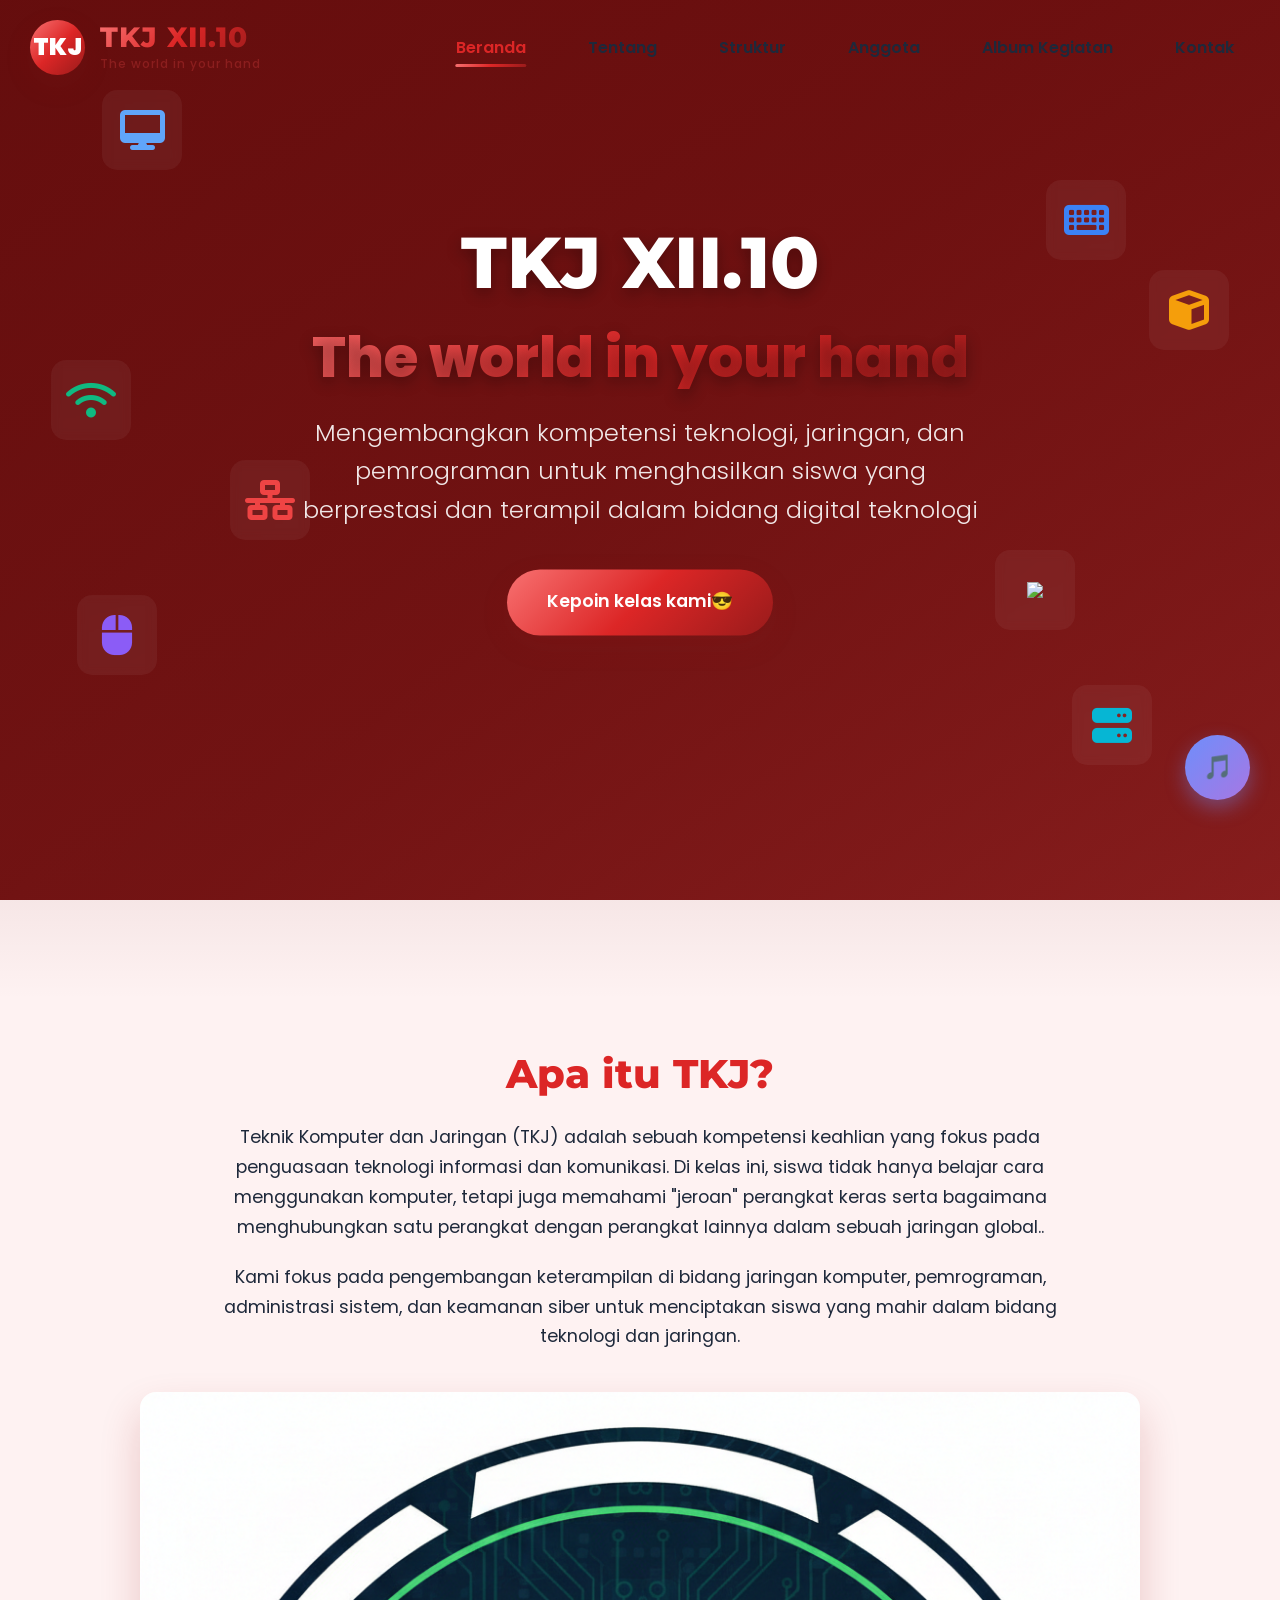
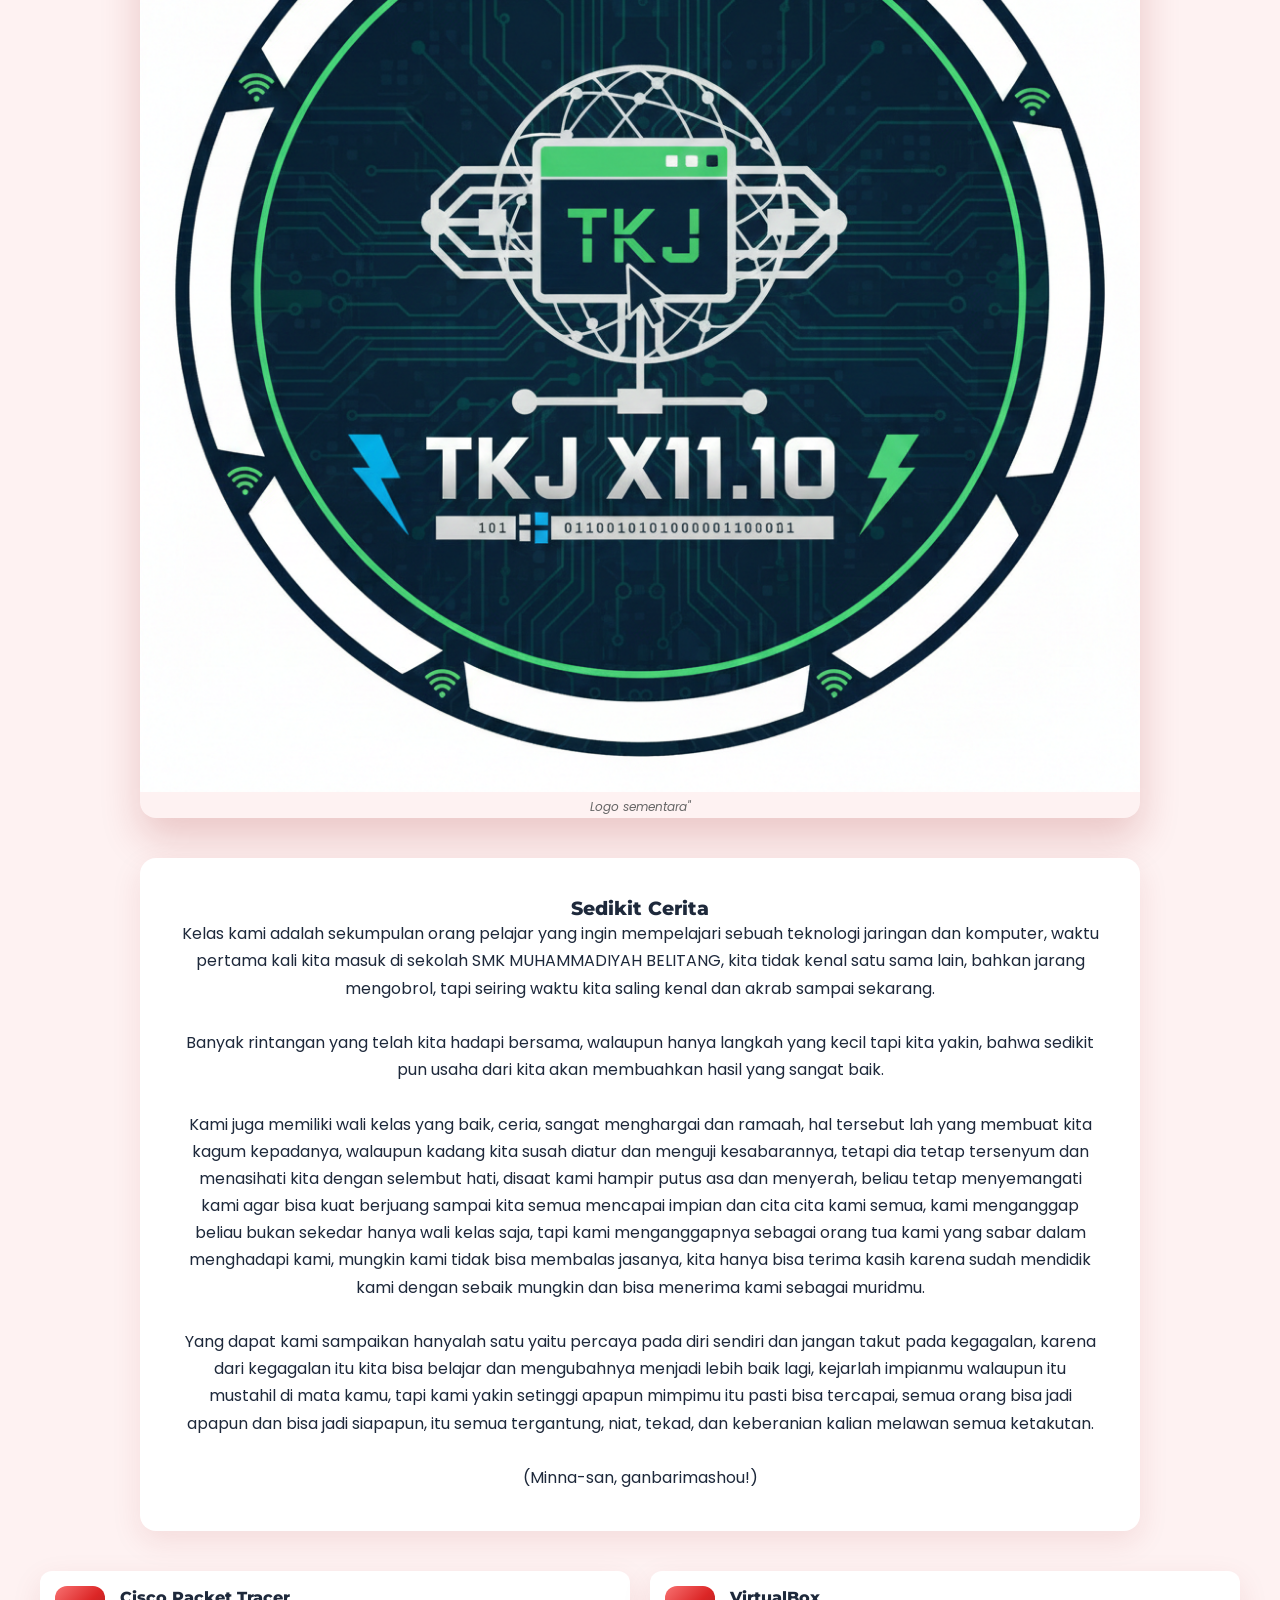
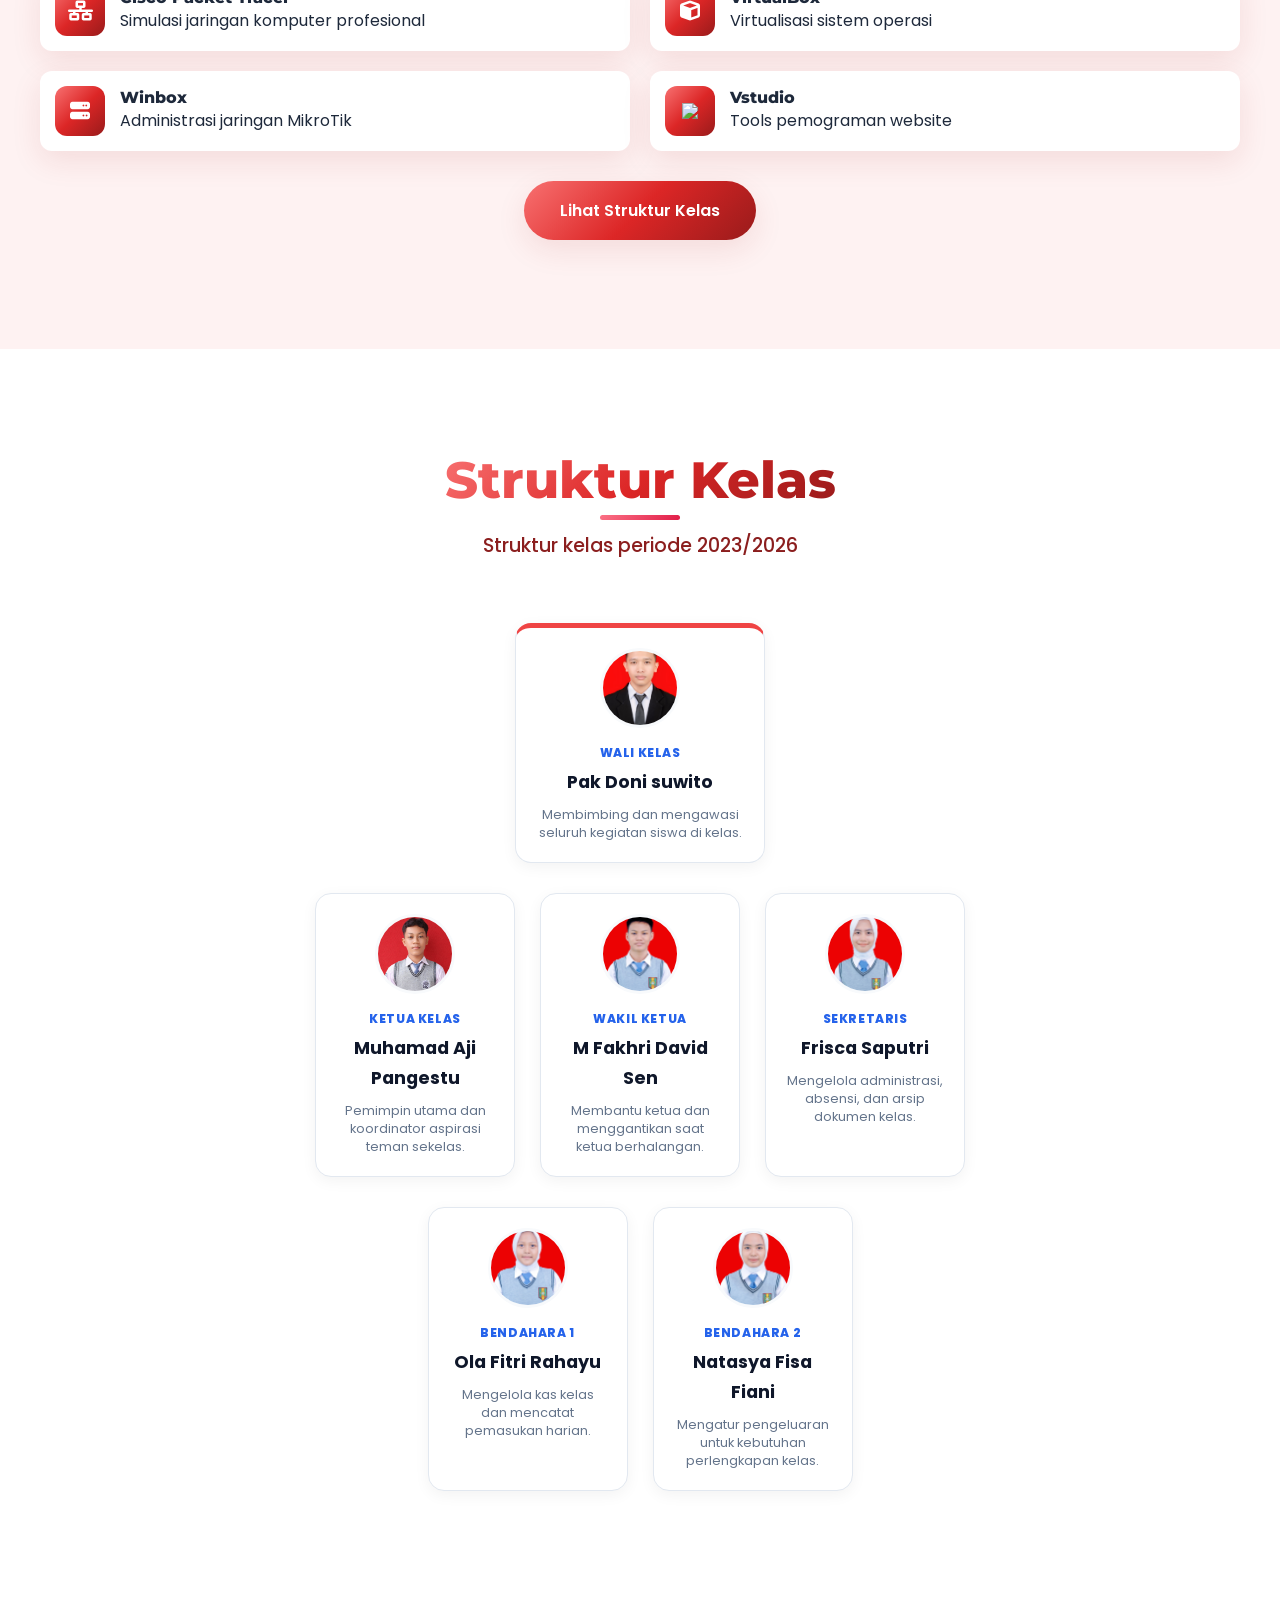
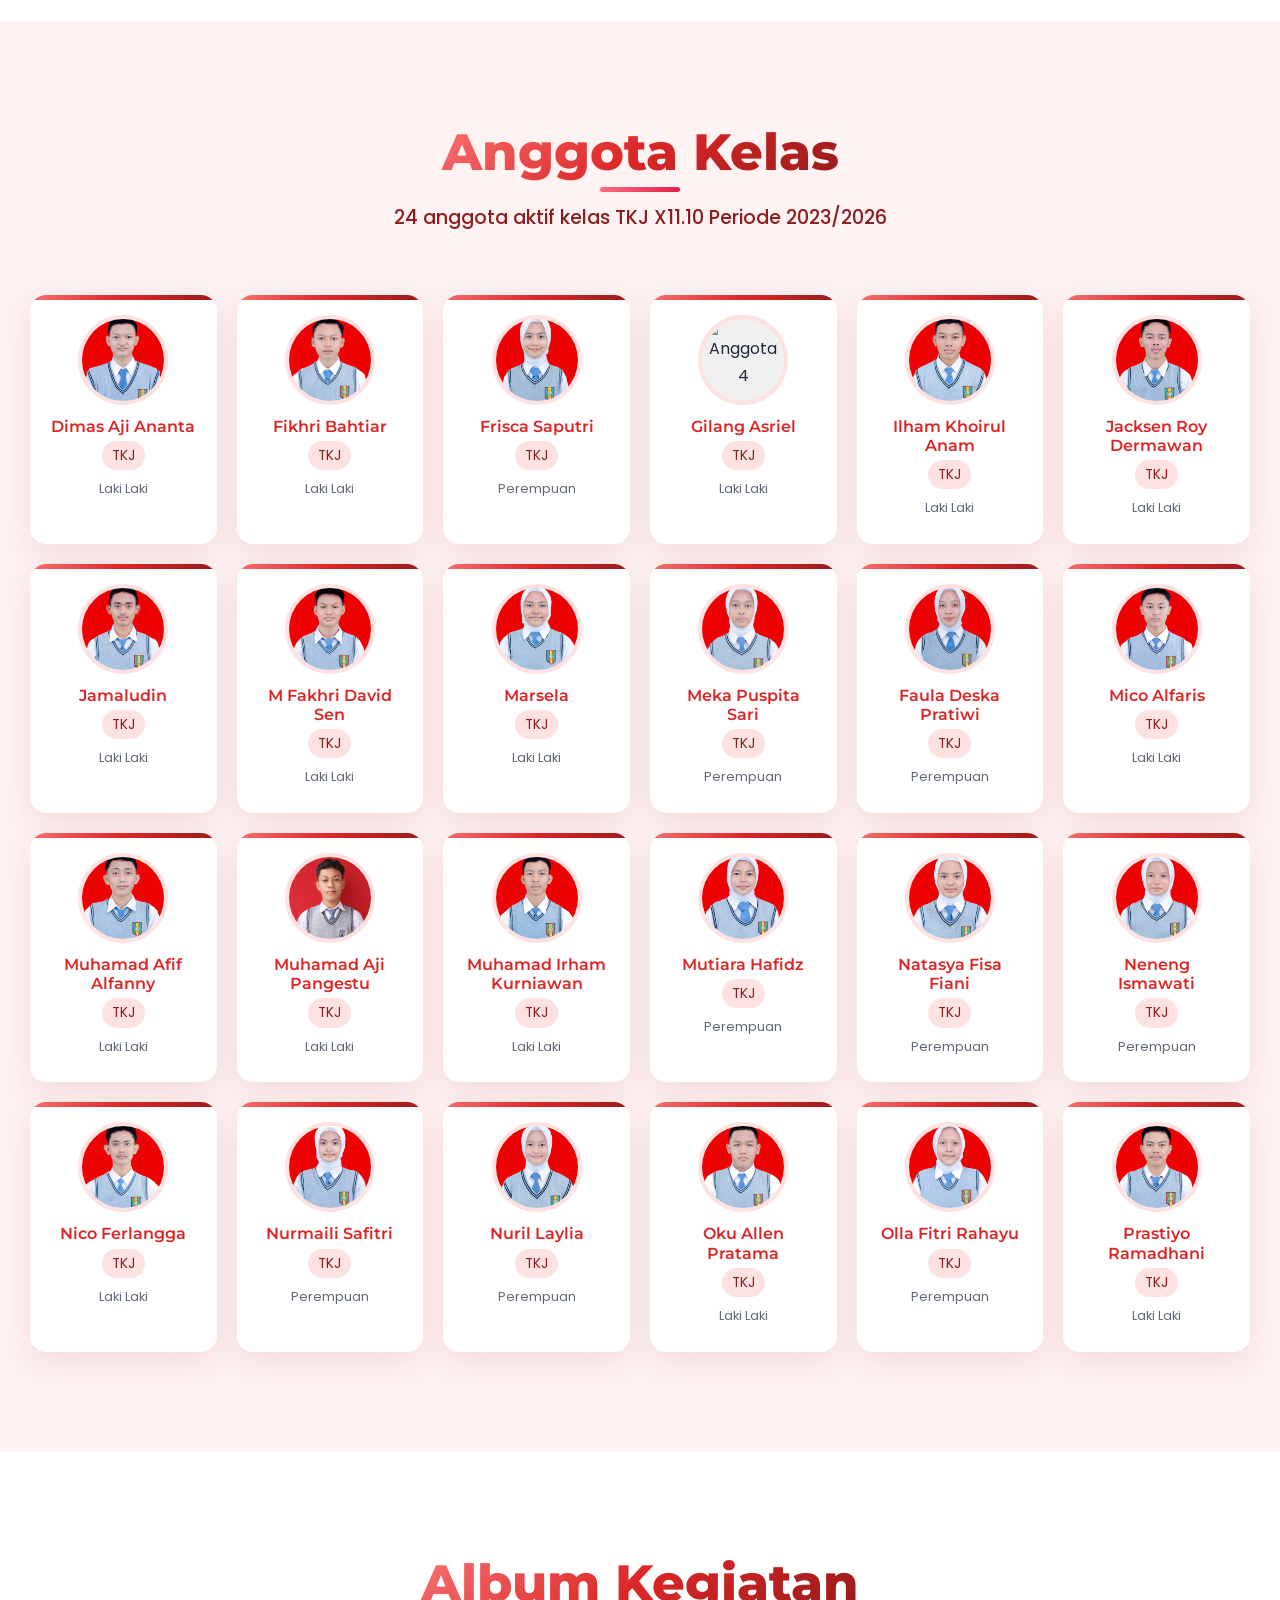
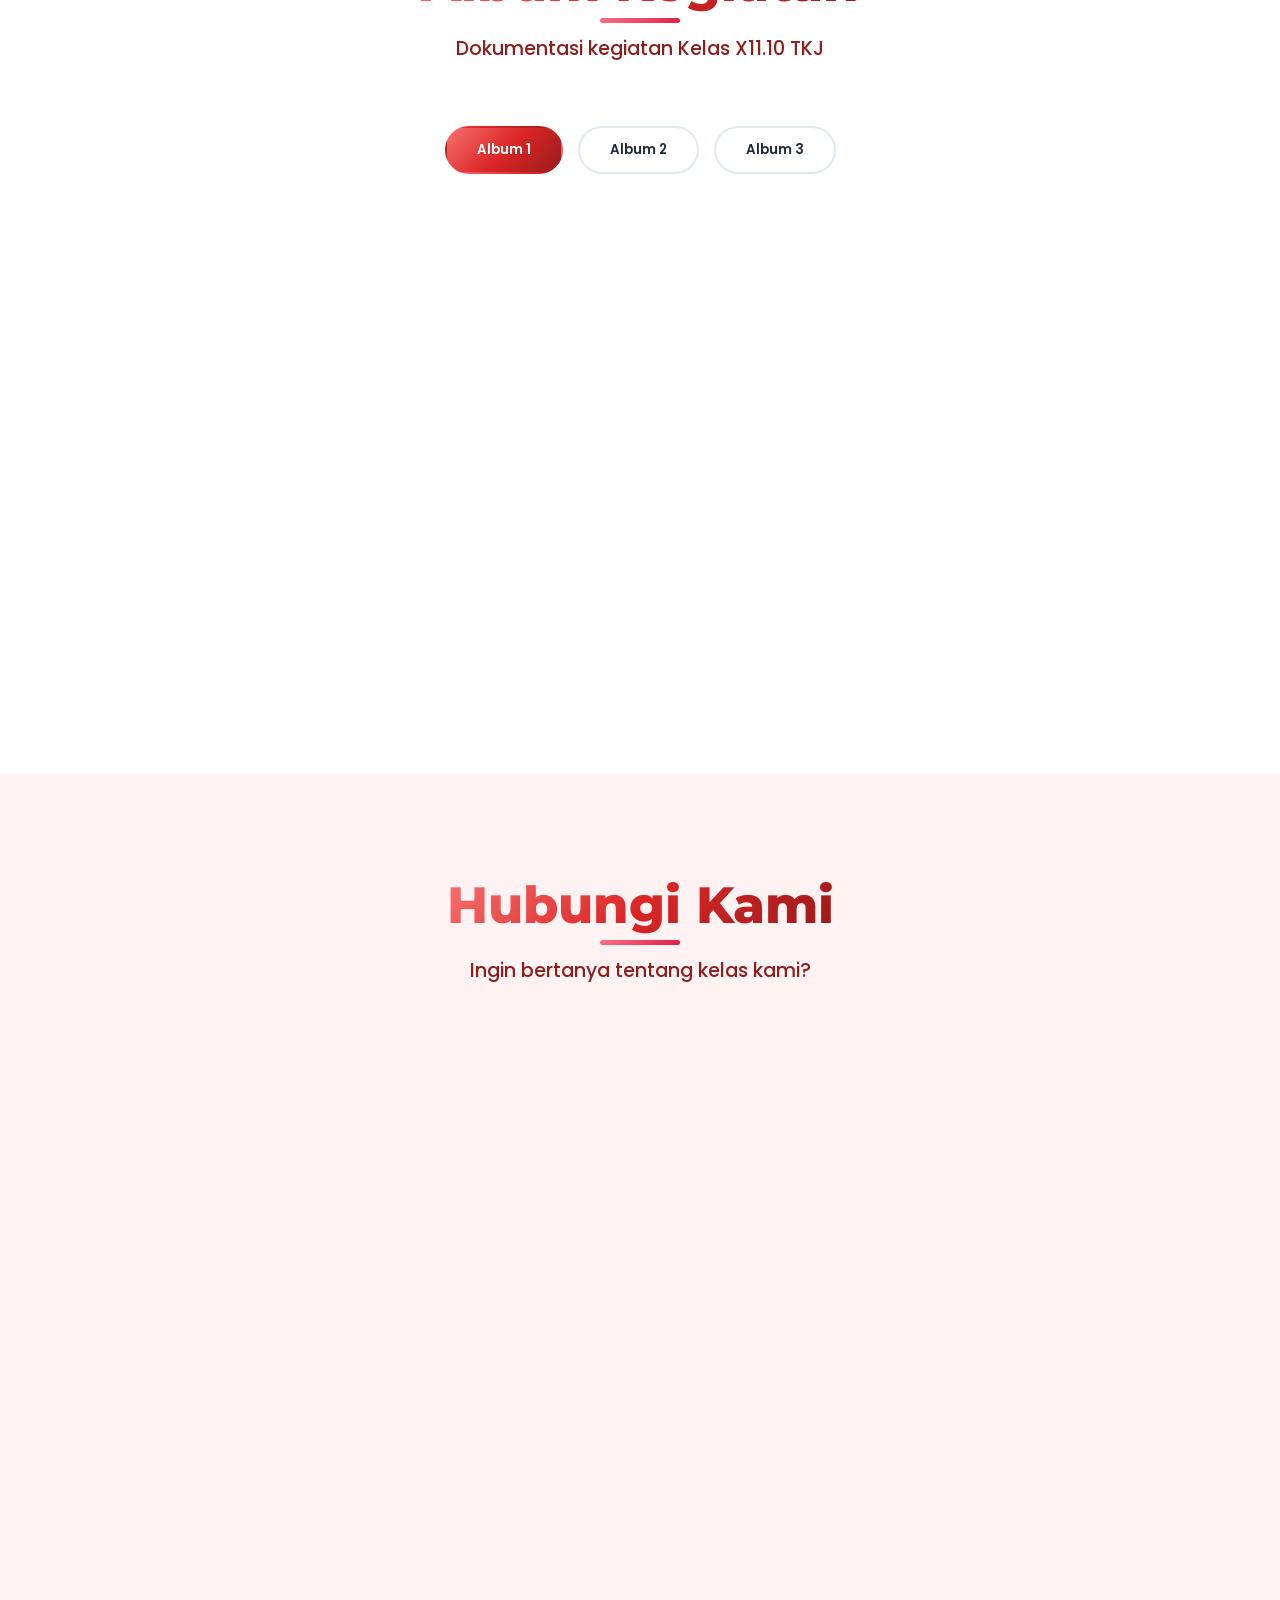
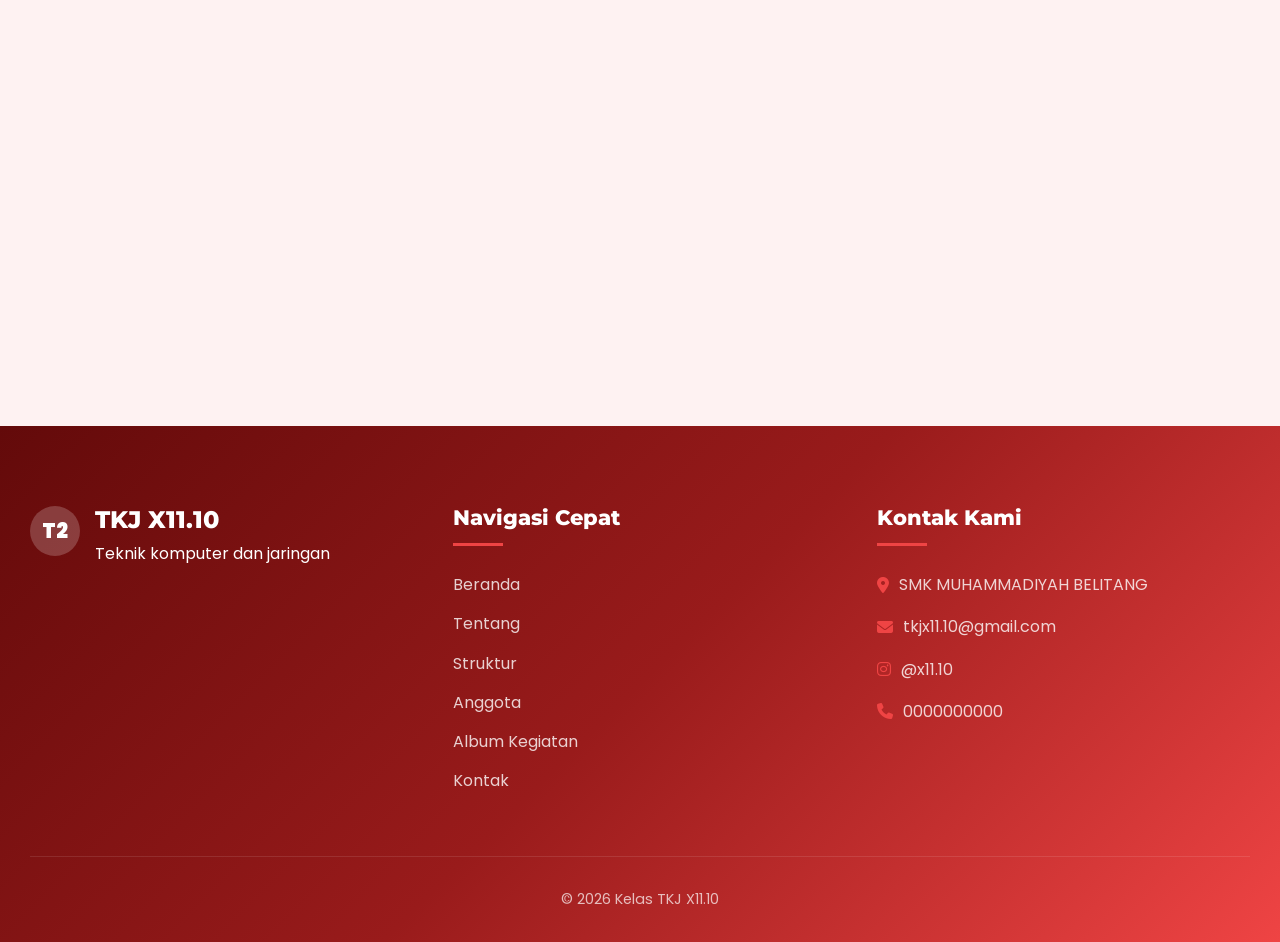
==== commit 799064a7: "Update index.html" ====
--- a/index.html
+++ b/index.html
@@ -2320,7 +2320,7 @@
 
           <div class="member-item">
             <div class="member-item-photo">
-              <img src="oke/fikri.jpg" alt="Anggota 3" />
+              <img src="oke/pikri.jpg" alt="Anggota 3" />
             </div>
             <h4 class="member-item-name">Fikhri Bahtiar</h4>
             <div class="member-item-role">TKJ</div>
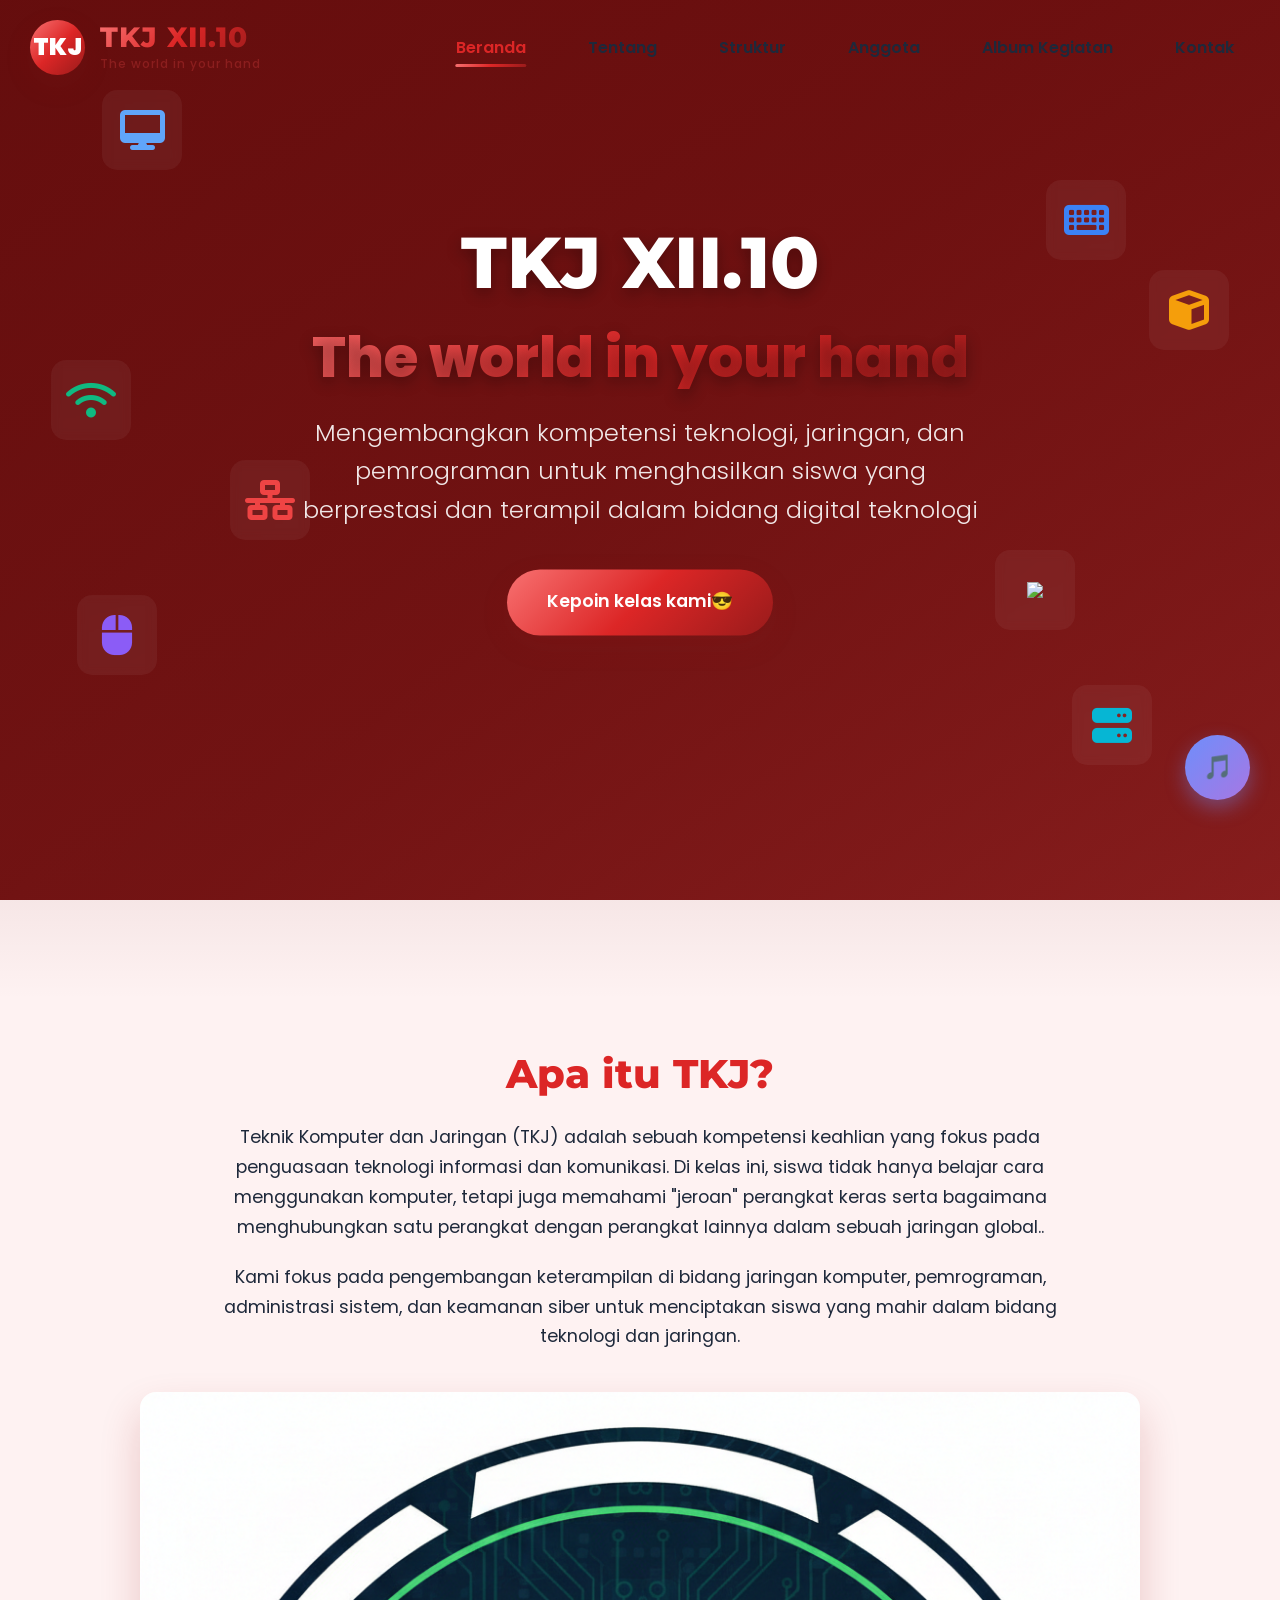
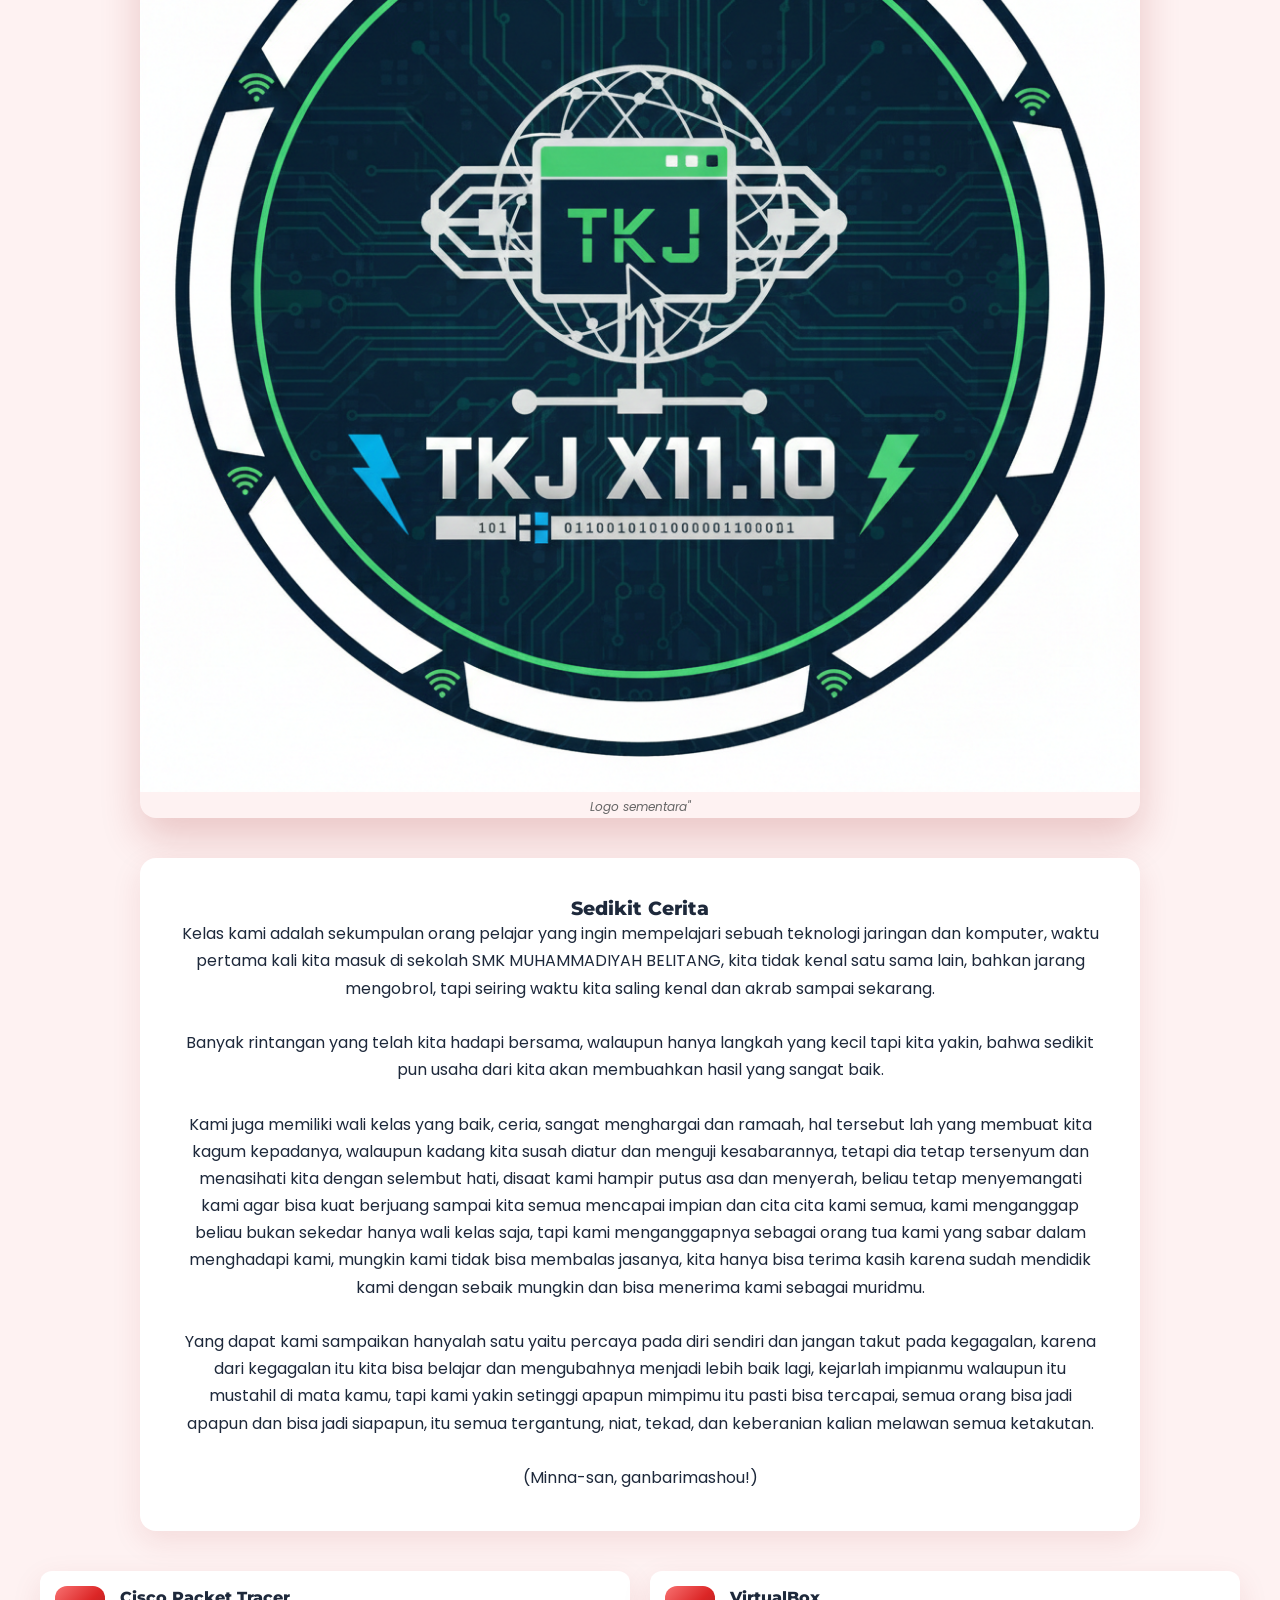
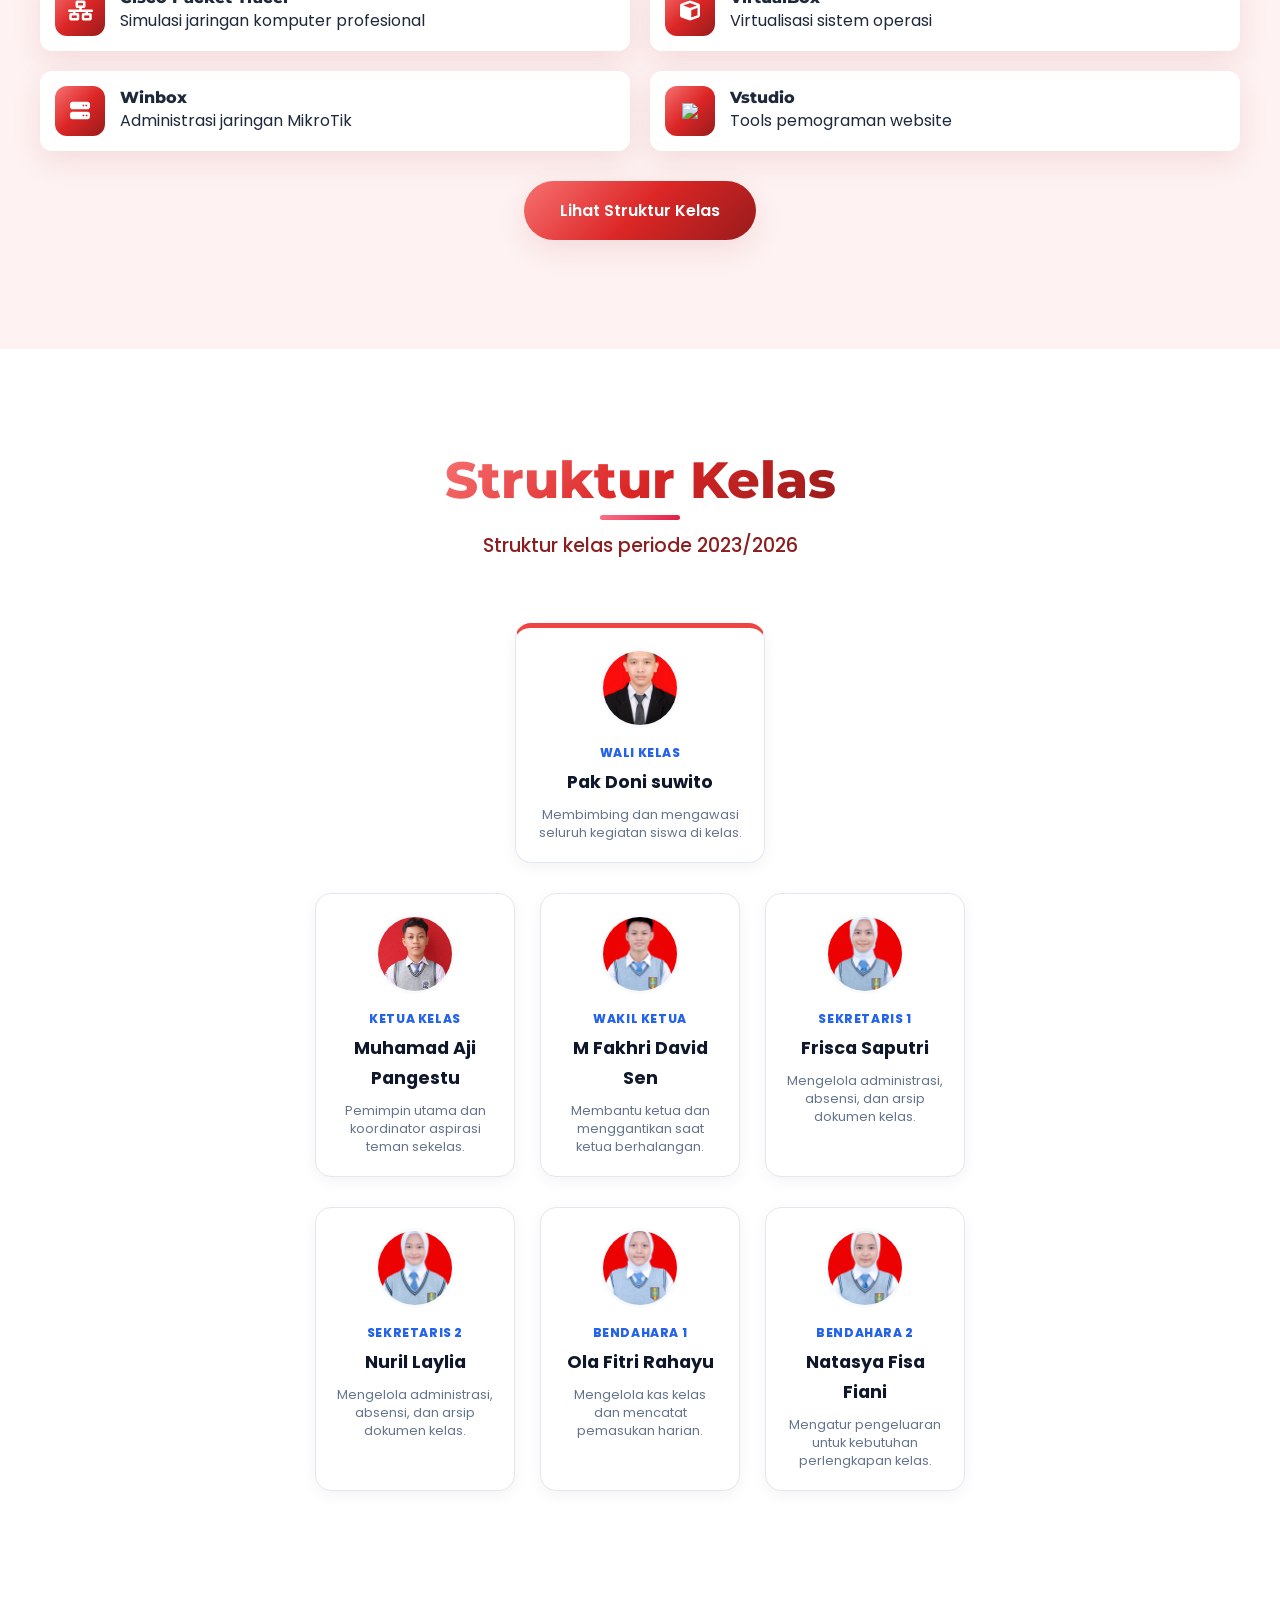
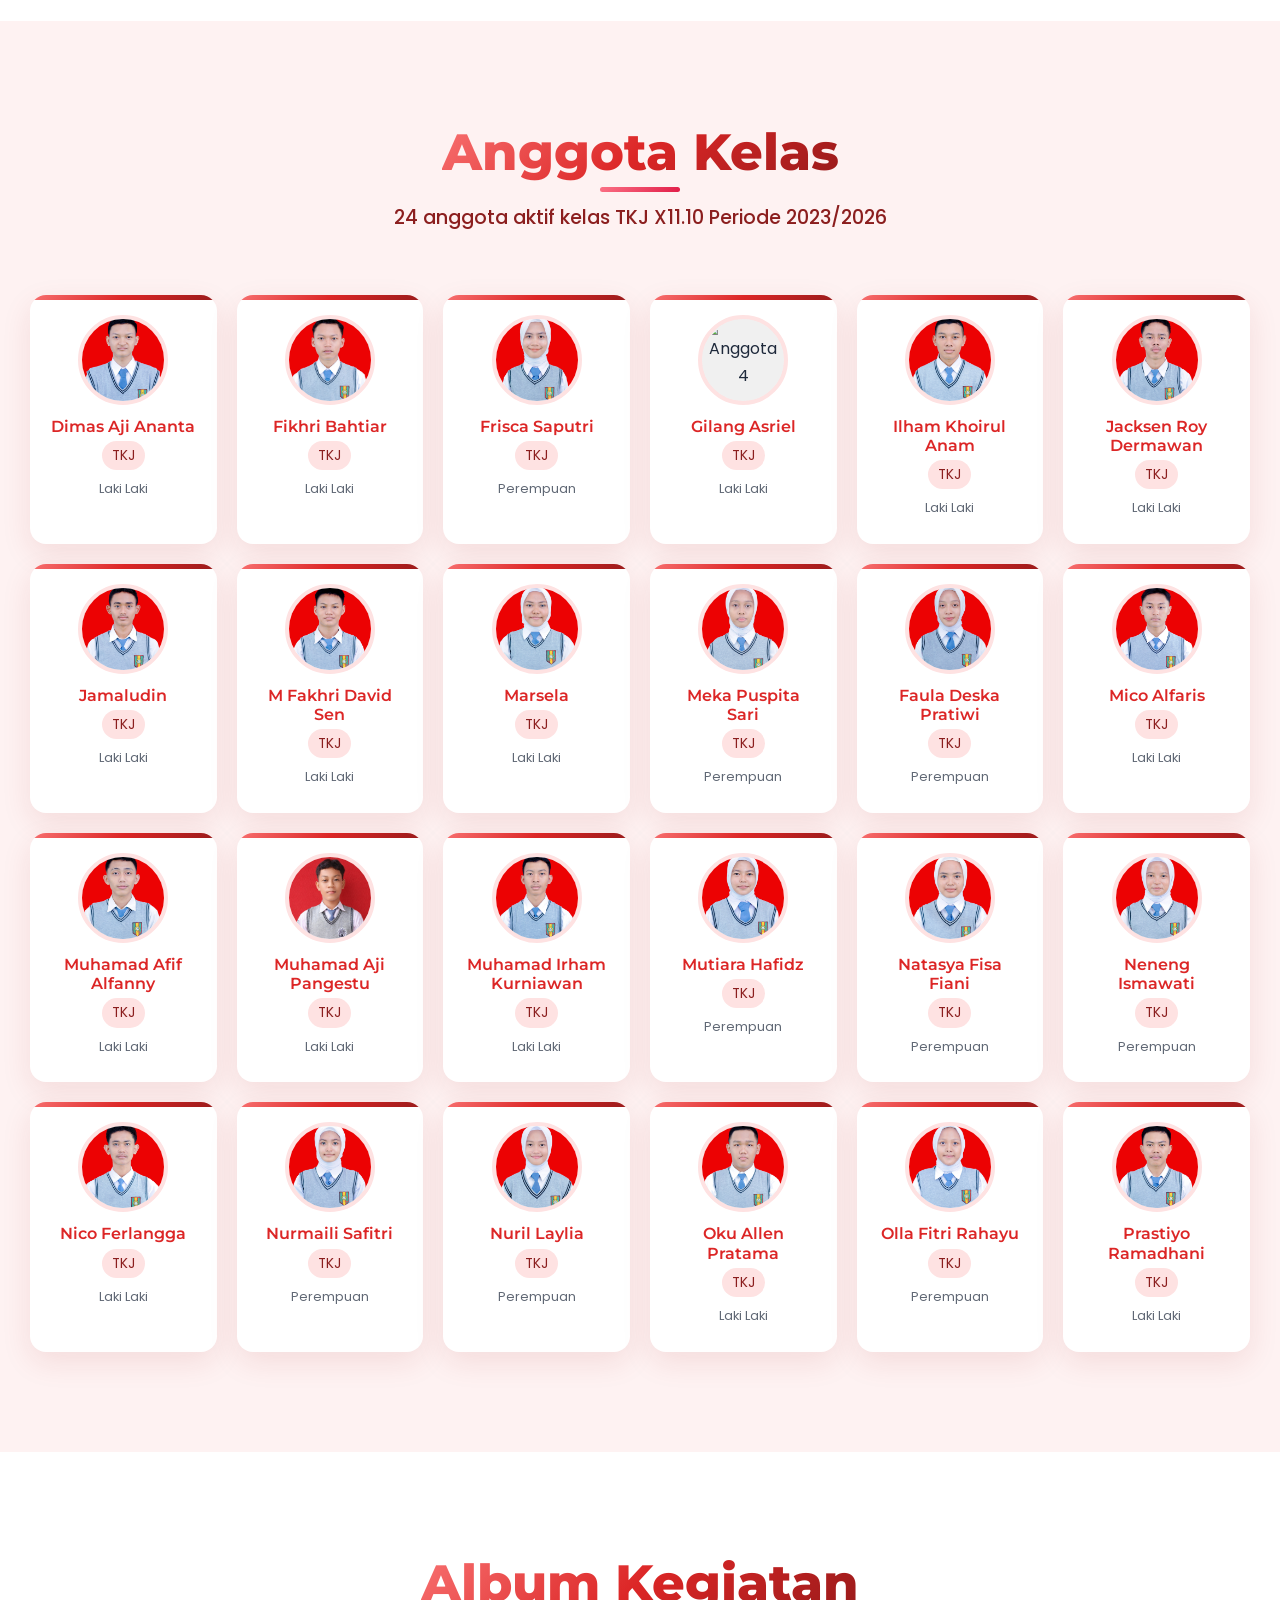
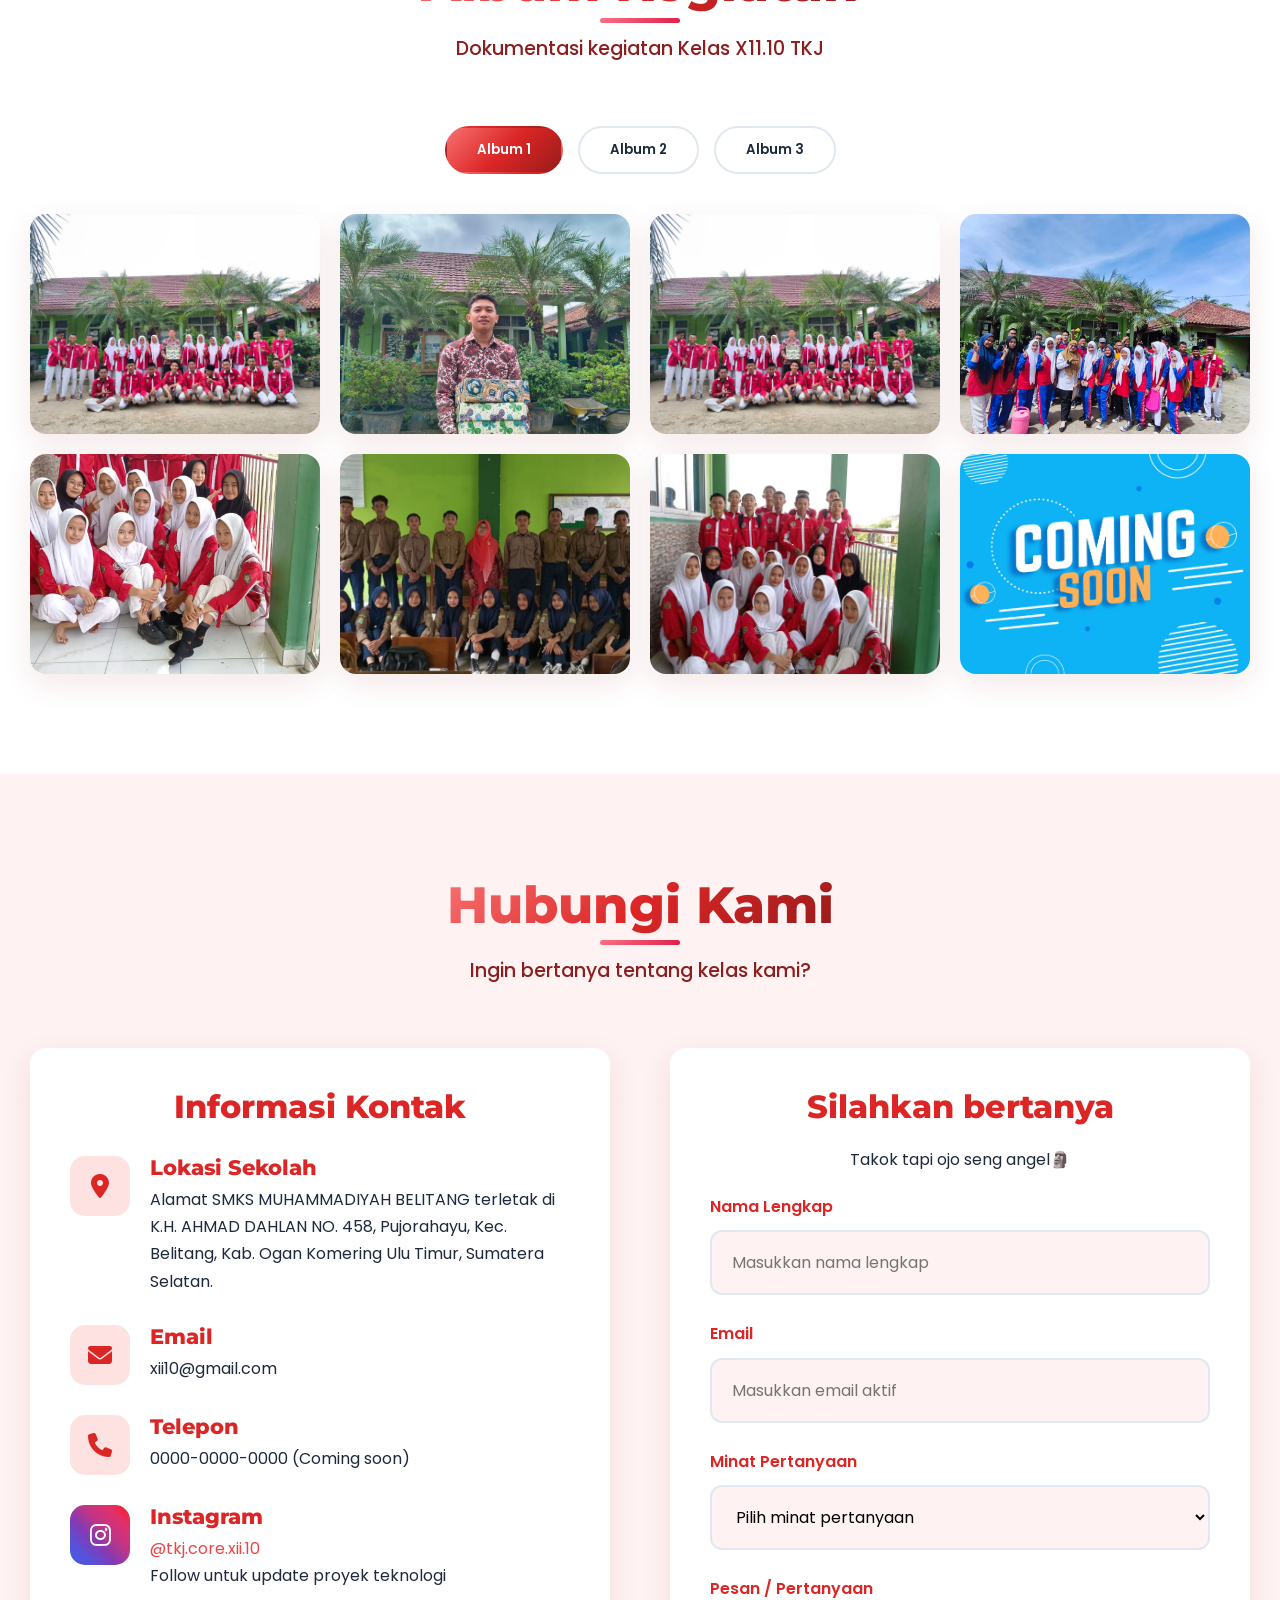
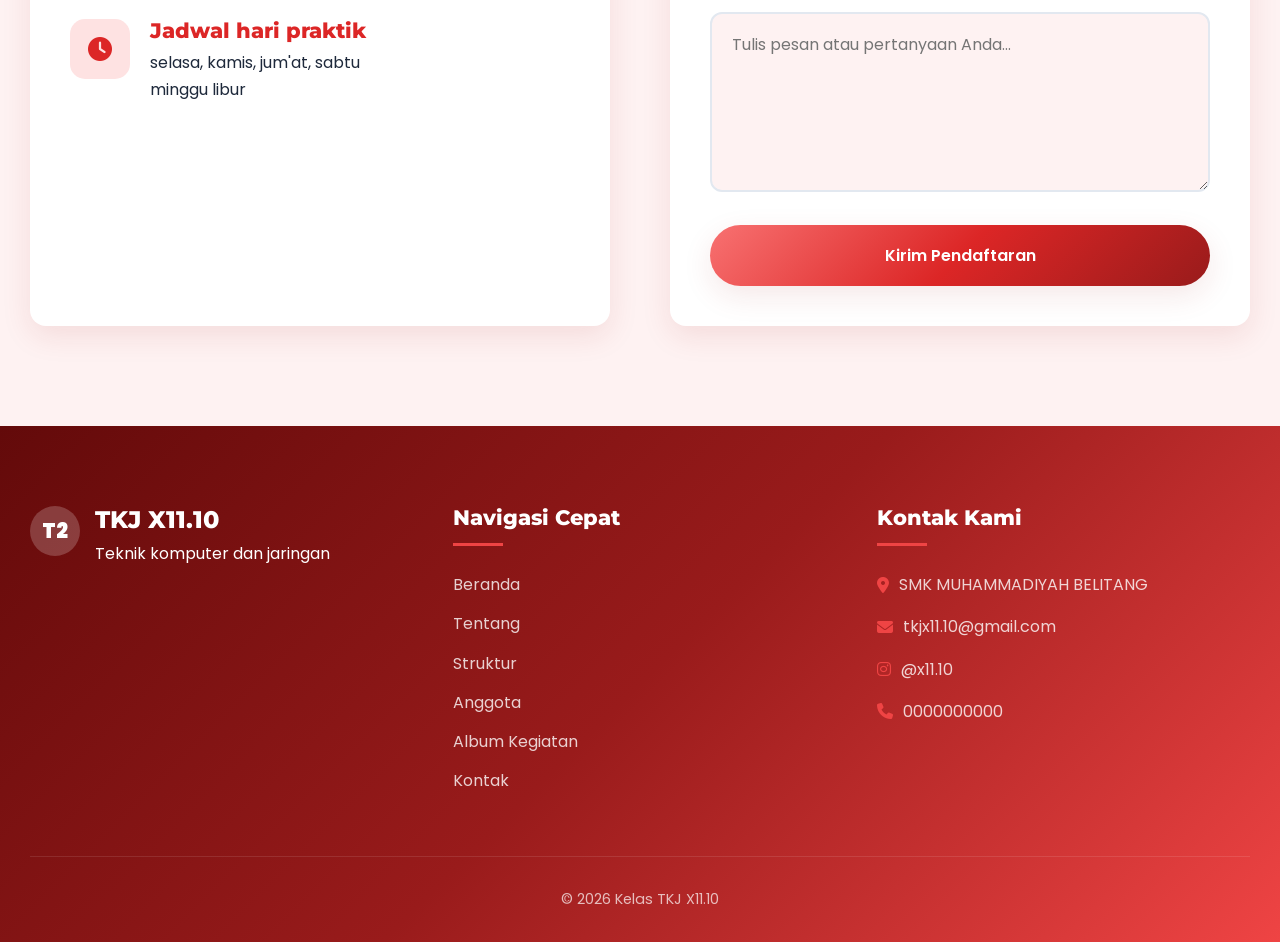
==== commit 11535928: "Update index.html" ====
--- a/index.html
+++ b/index.html
@@ -2256,7 +2256,7 @@
                   alt="Sekretaris"
                 />
               </div>
-              <span class="role">Sekretaris</span>
+              <span class="role">Sekretaris 1</span>
               <span class="jeneng">Frisca Saputri</span>
               <p class="desc">
                 Mengelola administrasi, absensi, dan arsip dokumen kelas.
@@ -2265,6 +2265,19 @@
           </div>
 
           <div class="rowo">
+            <div class="sugeng">
+              <div class="photo-circle">
+                <img
+                  src="bahan/Foto/IMG-20260122-WA0064.jpg"
+                  alt="Bendahara 1"
+                />
+              </div>
+              <span class="role">Sekretaris 2</span>
+              <span class="jeneng">Nuril Laylia</span>
+              <p class="desc">
+                   Mengelola administrasi, absensi, dan arsip dokumen kelas.
+              </p>
+            </div>
             <div class="sugeng">
               <div class="photo-circle">
                 <img
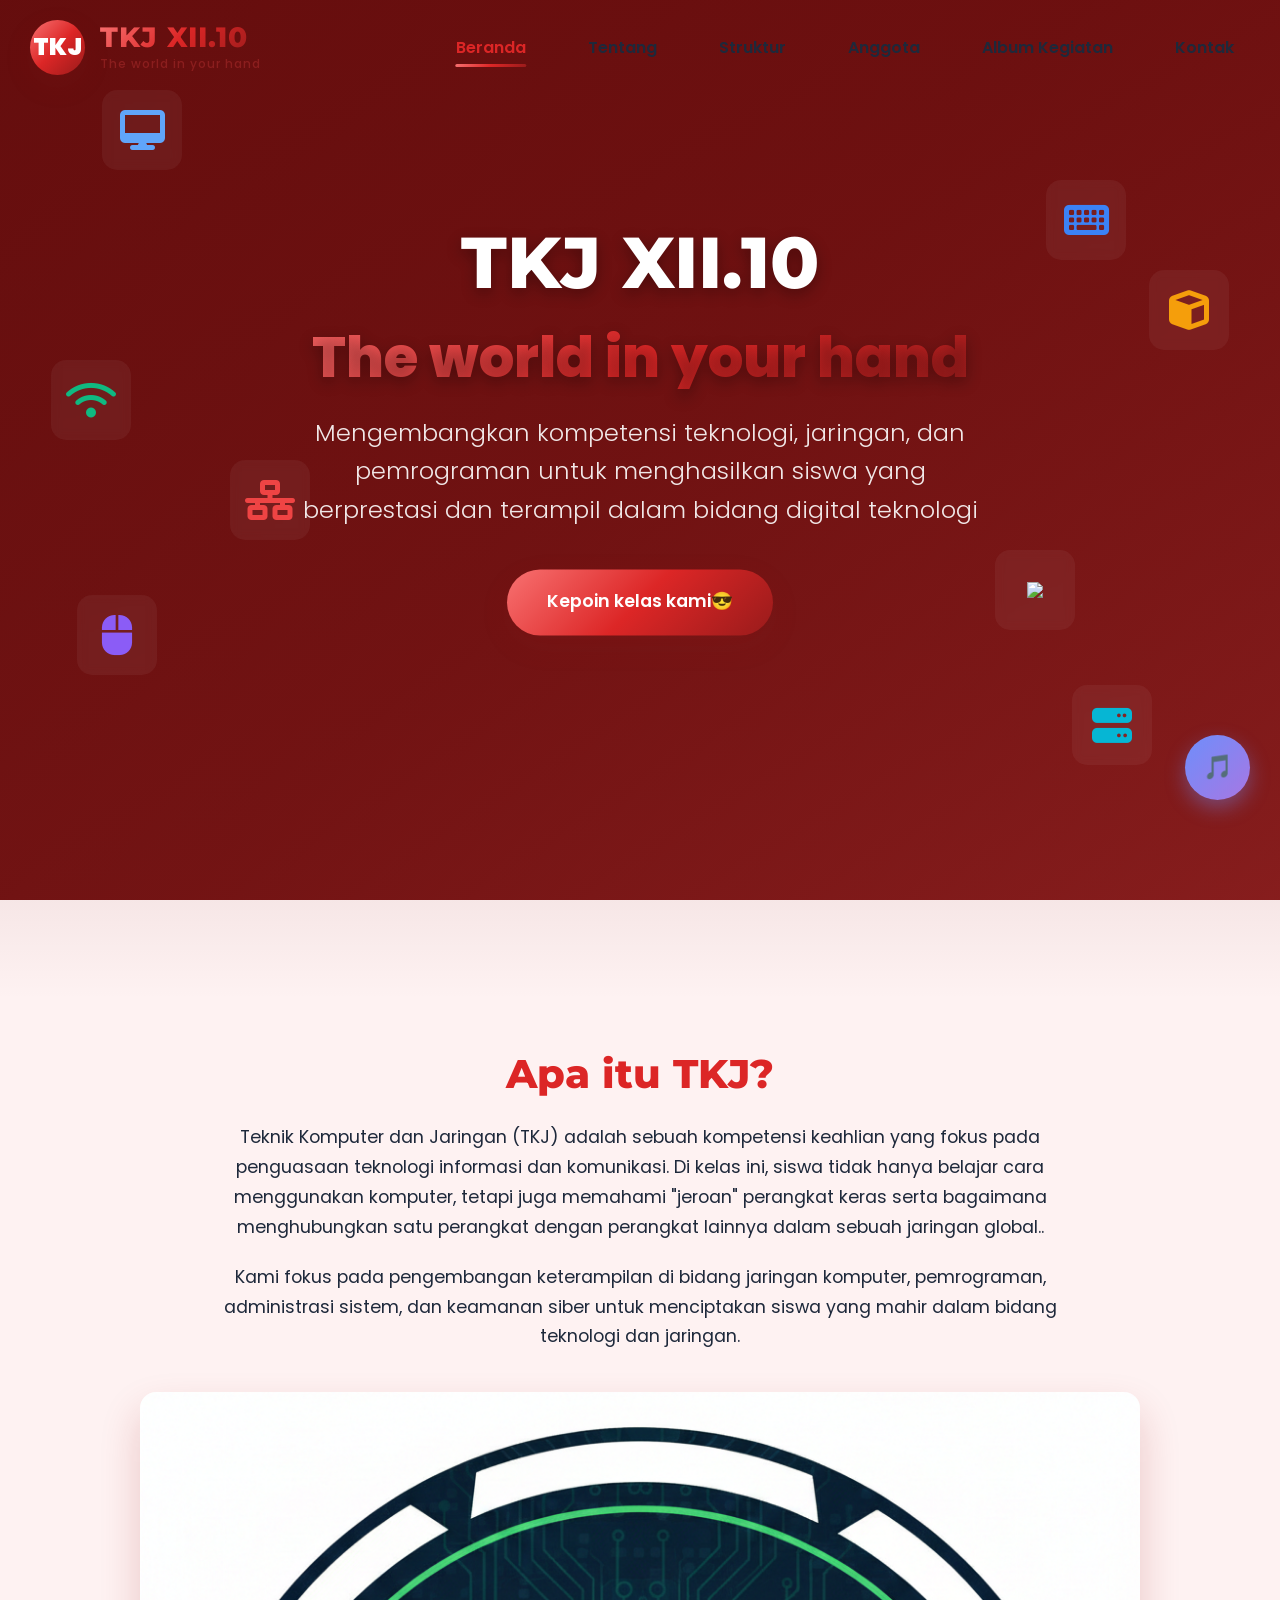
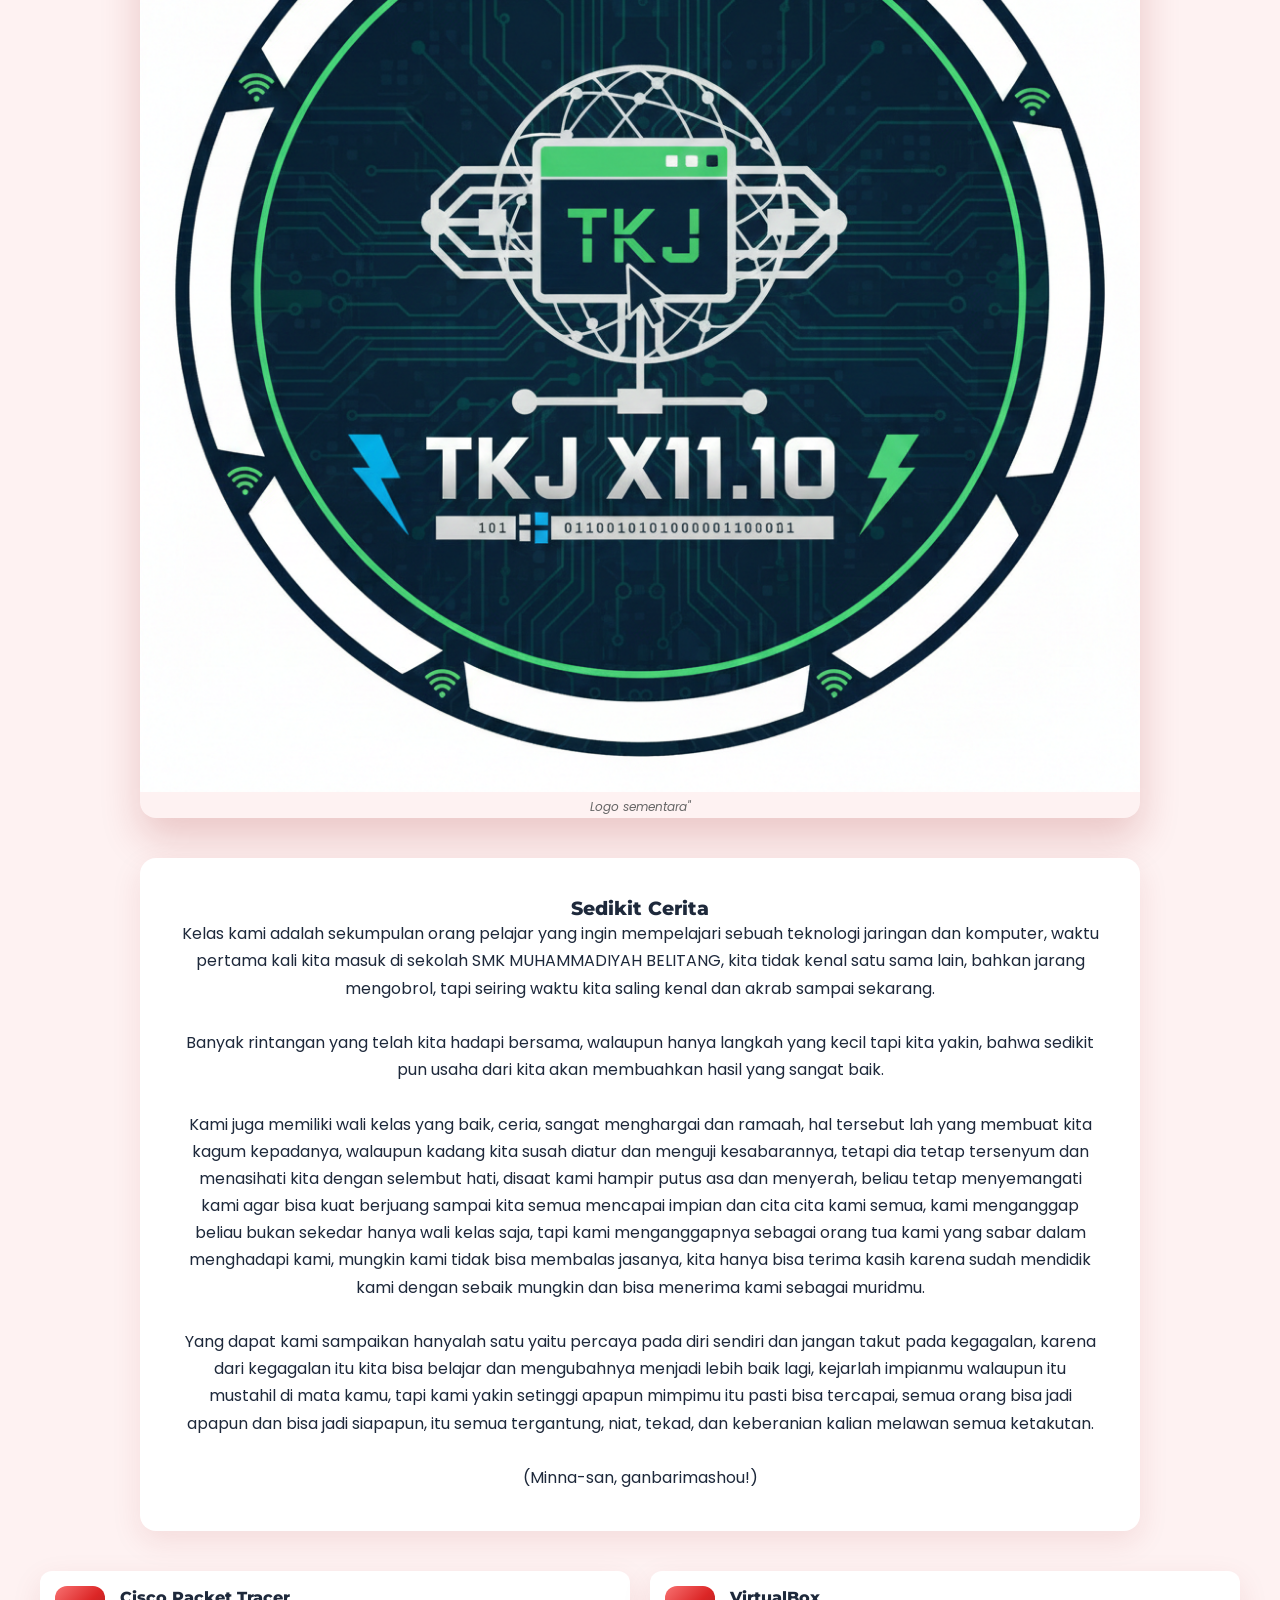
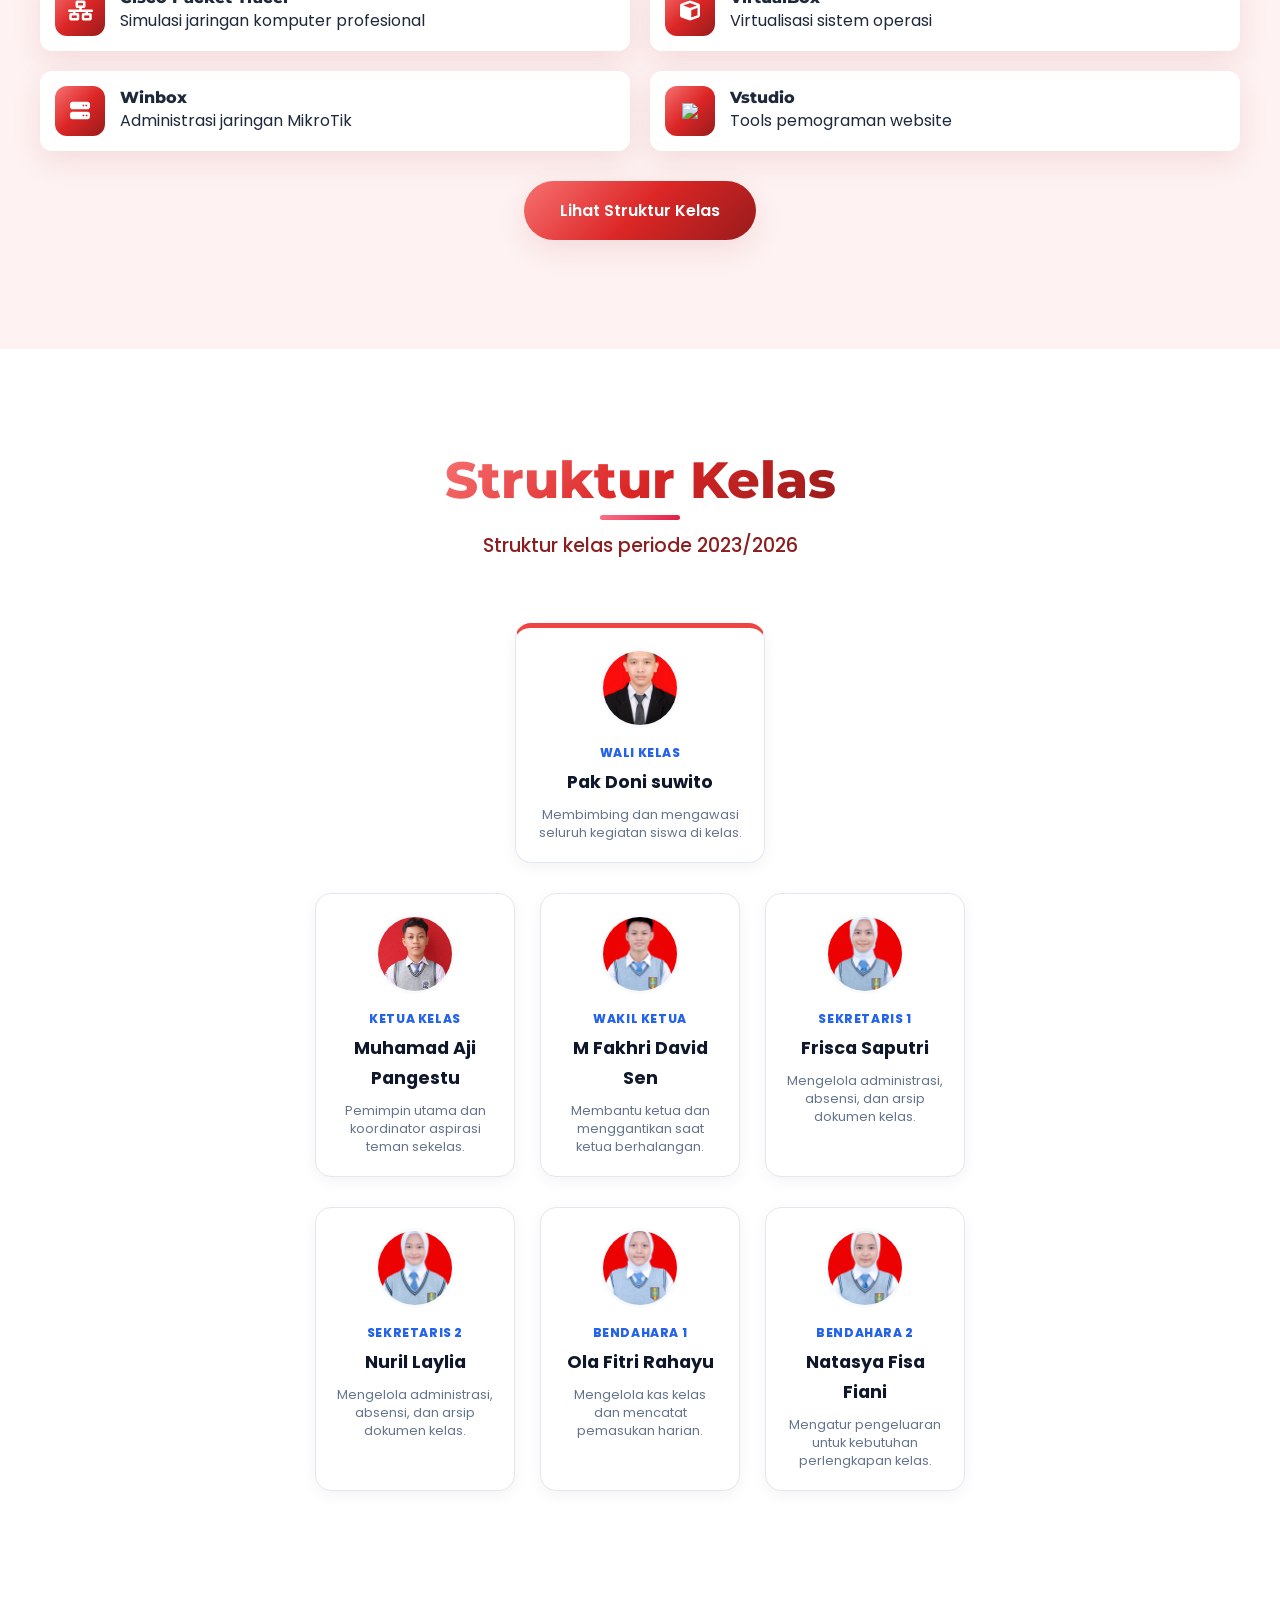
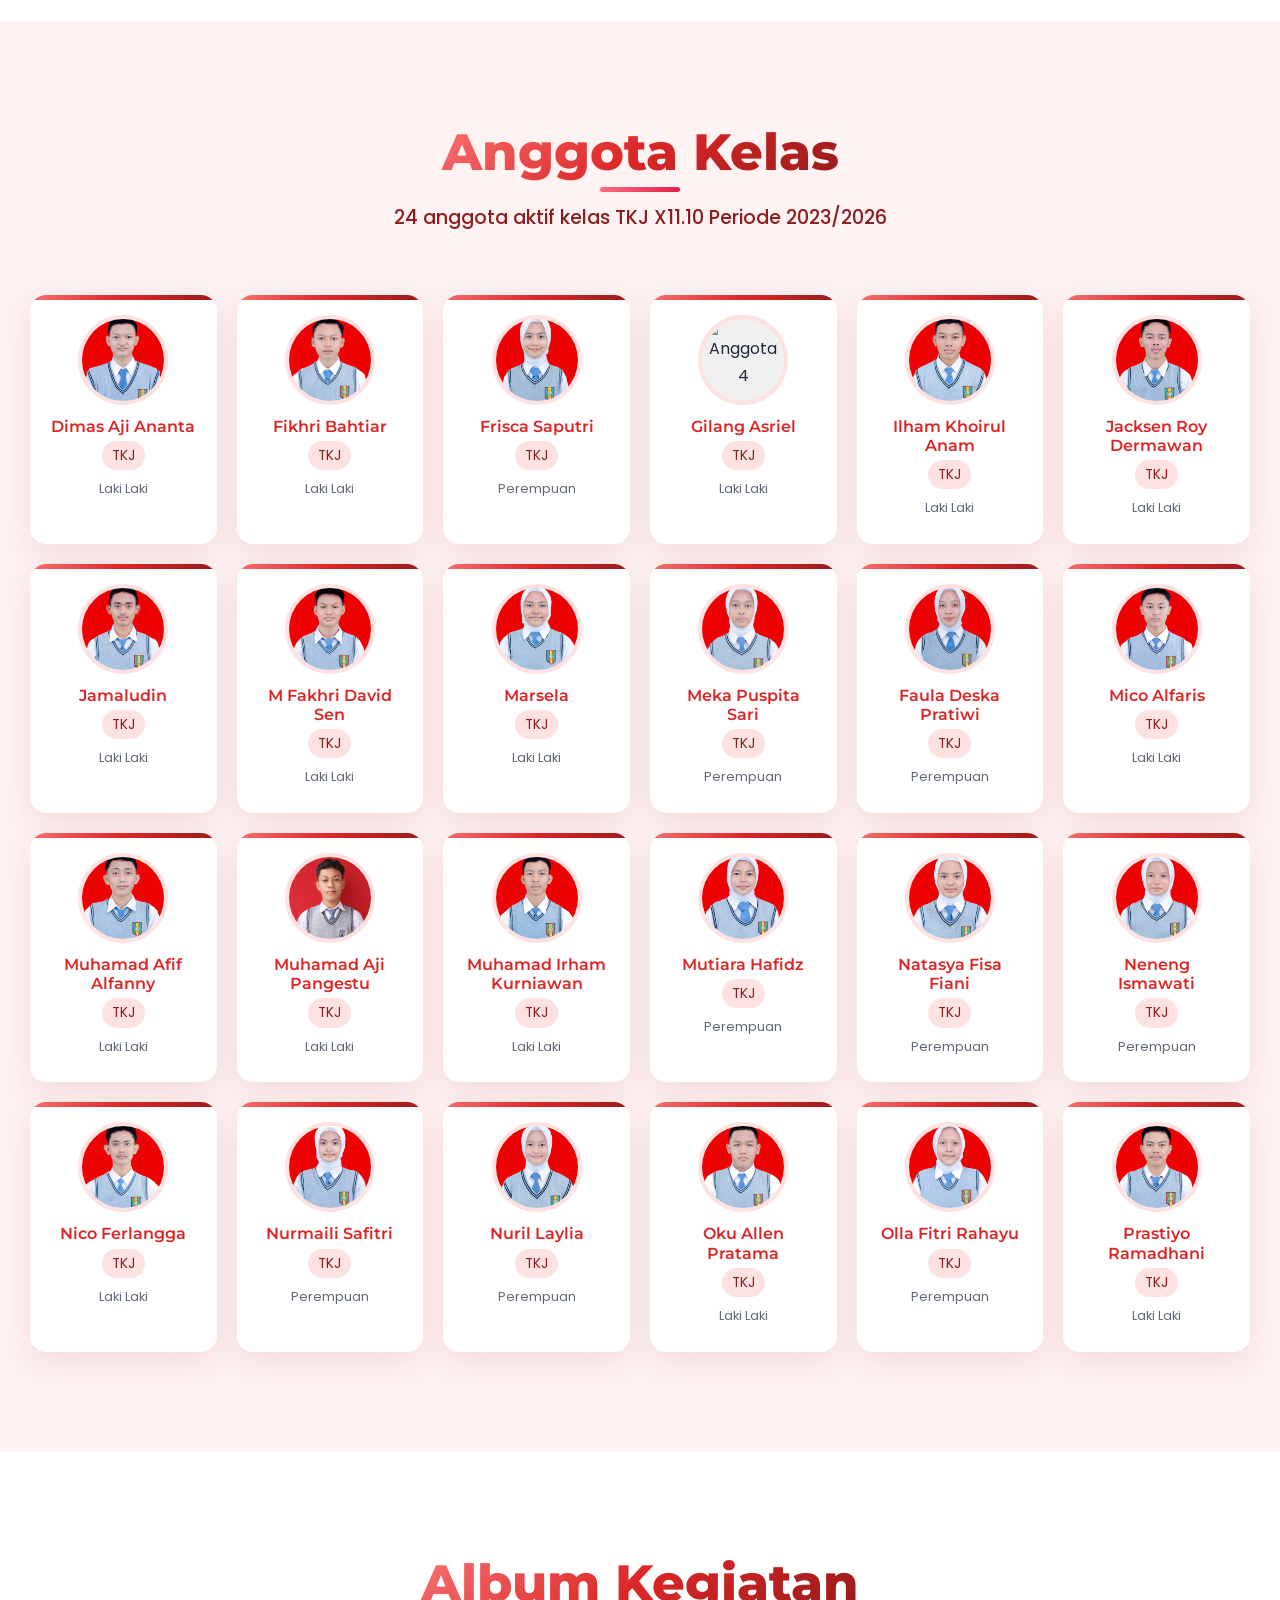
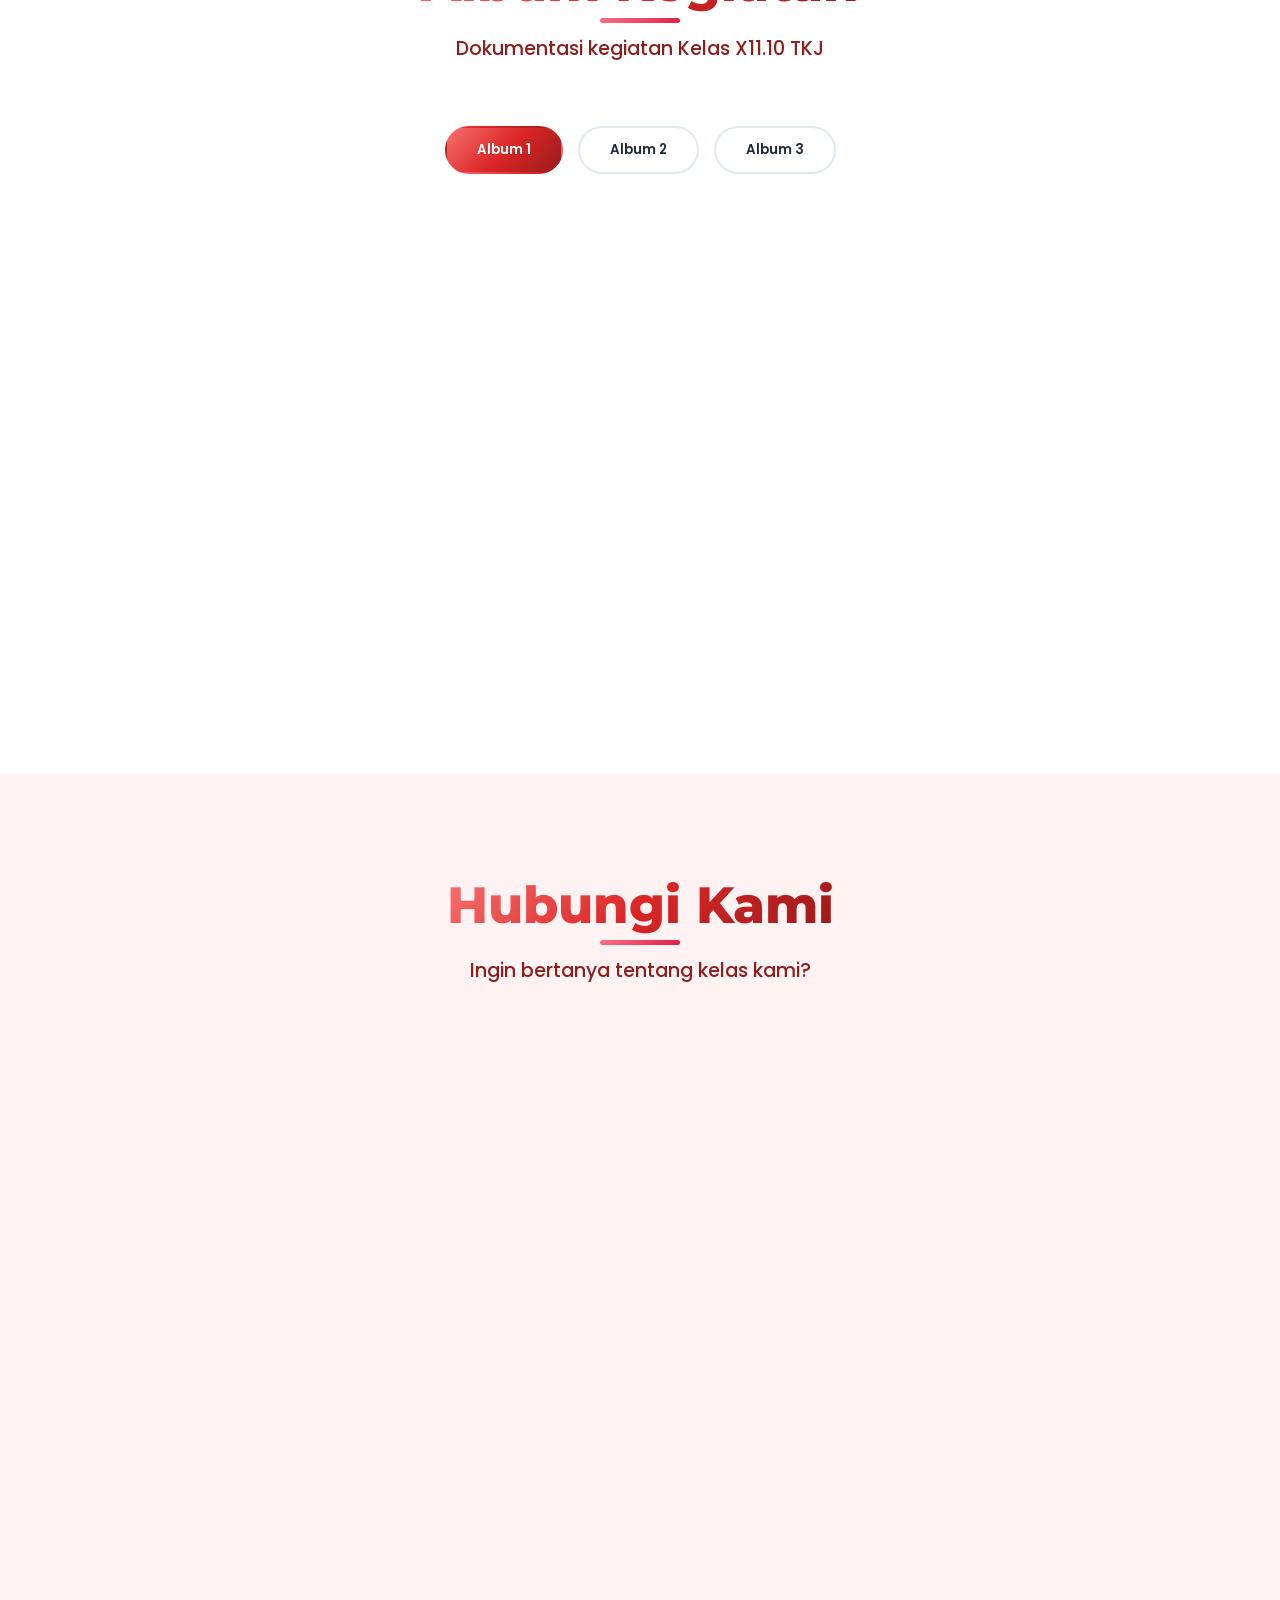
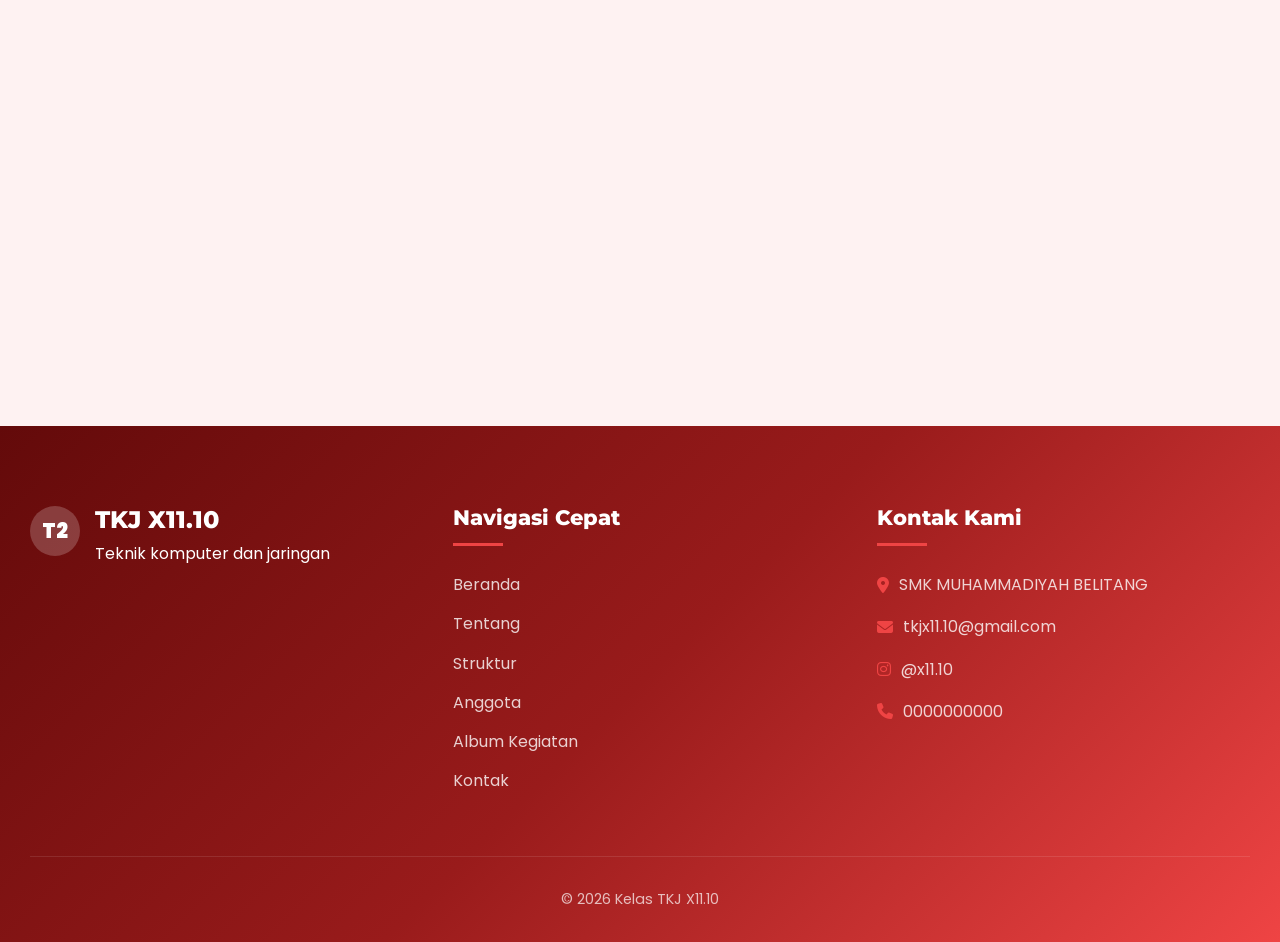
==== commit f3aaec93: "Update index.html" ====
--- a/index.html
+++ b/index.html
@@ -1993,12 +1993,12 @@
 
       <div class="player-content">
         <div class="song-details">
-          <h4>ORANGE 7</h4>
+          <h4>Memories Maki Otsuki</h4>
           <p>Best for music</p>
         </div>
 
         <audio controls id="audioSource">
-          <source src="bahan/a1.m4a" type="audio/mpeg" />
+          <source src="bahan/memories_maki-otsuki.m4a" type="audio/mpeg" />
           Browser Anda tidak mendukung audio.
         </audio>
       </div>
@@ -2668,10 +2668,10 @@
 
             <!-- Foto 8 -->
             <div class="album-item fade-in">
-              <img src="bahan/1111.jpg" alt="Kegiatan 8" />
+              <img src="bahan/SnapInsta.to_AQNxuPJAG3mKugw6WfkxlAWAeFaPkvuWRyjjsPowt-PEQV1rKzaeiEi2SKj6T0q7oaCbm6gm1CaqdwTqIP-IyCA2bZTMm0CQp6COqhs.jpg" alt="Kegiatan 8" />
               <div class="album-overlay">
-                <h4>Coming soon</h4>
-                <p>Coming soon</p>
+                <h4>Disekolah</h4>
+                <p>Hari ibu kita kartini</p>
               </div>
             </div>
           </div>
@@ -2682,42 +2682,42 @@
           <div class="album-grid">
             <!-- Foto 9-16 -->
             <div class="album-item fade-in">
-              <img src="bahan/1111.jpg" alt="Kegiatan 9" />
+              <img src="bahan/SnapInsta.to_AQNxuPJAG3mKugw6WfkxlAWAeFaPkvuWRyjjsPowt-PEQV1rKzaeiEi2SKj6T0q7oaCbm6gm1CaqdwTqIP-IyCA2bZTMm0CQp6COqhs(1).jpg" alt="Kegiatan 9" />
               <div class="album-overlay">
-                <h4>Coming soon</h4>
-                <p>Coming soon</p>
+                <h4>Disekolah</h4>
+                <p>Hari ibu kita kartini</p>
               </div>
             </div>
 
             <div class="album-item fade-in">
-              <img src="bahan/1111.jpg" alt="Kegiatan 10" />
+              <img src="bahan/SnapInsta.to_AQMmnQQt-MT68P1zIhtWW0C1QdZOkKuCPoK-uTA3swCeMl2a7W1qkB4CQbhzg-2nbmIdyE5fGG9q1-MCzZsb_L_EdYcqEcda1w0HhbQ.jpg" alt="Kegiatan 10" />
               <div class="album-overlay">
-                <h4>Coming soon</h4>
-                <p>Coming soon</p>
+                <h4>Disekolah</h4>
+                <p>Milad muhammadiyah</p>
               </div>
             </div>
 
             <div class="album-item fade-in">
-              <img src="bahan/1111.jpg" alt="Kegiatan 11" />
+              <img src="bahan/SnapInsta.to_AQMmnQQt-MT68P1zIhtWW0C1QdZOkKuCPoK-uTA3swCeMl2a7W1qkB4CQbhzg-2nbmIdyE5fGG9q1-MCzZsb_L_EdYcqEcda1w0HhbQ(1).jpg" alt="Kegiatan 11" />
               <div class="album-overlay">
-                <h4>Coming soon</h4>
-                <p>Coming soon</p>
+                <h4>Disekolah</h4>
+                <p>Milad Muhammadiyah</p>
               </div>
             </div>
 
             <div class="album-item fade-in">
-              <img src="bahan/1111.jpg" alt="Kegiatan 12" />
+              <img src="bahan/SAVE_20260122_220620.jpg" alt="Kegiatan 12" />
               <div class="album-overlay">
-                <h4>Coming soon</h4>
-                <p>Coming soon</p>
+                <h4>Disekolah</h4>
+                <p>Milad Muhammadiyah</p>
               </div>
             </div>
 
             <div class="album-item fade-in">
-              <img src="bahan/1111.jpg" alt="Kegiatan 13" />
+              <img src="bahan/SAVE_20260122_220613.jpg" alt="Kegiatan 13" />
               <div class="album-overlay">
-                <h4>Coming soon</h4>
-                <p>Coming soon</p>
+                <h4>Disekolah</h4>
+                <p>Milad Muhammadiyah</p>
               </div>
             </div>
 
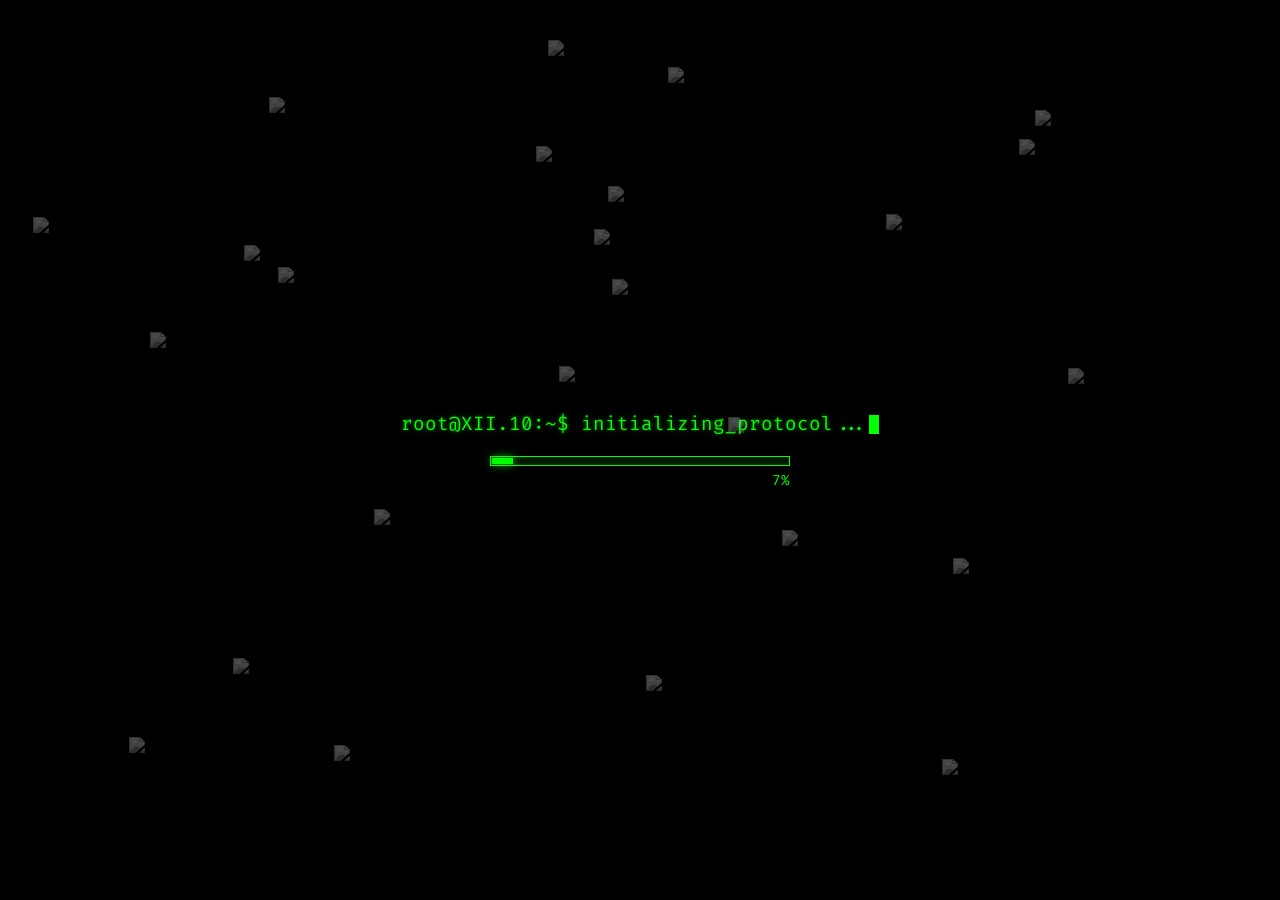
==== commit f8d9ff63: "Update and rename home.html to index.html" ====
--- a/index.html
+++ b/index.html
@@ -1,3300 +1,425 @@
-<!doctype html>
-<html lang="id">
-  <head>
-    <meta charset="UTF-8" />
-    <meta name="viewport" content="width=device-width, initial-scale=1.0" />
-    <title>TKJ X11.10</title>
-    <link
-      rel="stylesheet"
-      href="https://cdnjs.cloudflare.com/ajax/libs/font-awesome/6.4.0/css/all.min.css"
-    />
-    <link
-      rel="stylesheet"
-      href="https://fonts.googleapis.com/css2?family=Poppins:wght@300;400;500;600;700&family=Montserrat:wght@700;800;900&display=swap"
-    />
-    <style>
-      /* Reset & Base Styles */
-      * {
-        margin: 0;
-        padding: 0;
-        box-sizing: border-box;
-        font-family: "Poppins", sans-serif;
-      }
-      :root {
-        --primary-blue: #630a0a; /* Deep Red */
-        --secondary-blue: #8b1e1e; /* Dark Red */
-        --accent-blue: #ef4444; /* Bright Red */
-        --tech-blue: #dc2626; /* Tech Red */
-        --cyber-blue: #991b1b; /* Cyber Red */
-        --light-blue: #fee2e2; /* Soft Pinkish White */
-        --white: #ffffff;
-        --off-white: #fef2f2;
-        --dark-gray: #1e293b;
-        --light-gray: #e2e8f0;
-
-        /* Gradient Merah Baru */
-        --gradient-primary: linear-gradient(
-          135deg,
-          #630a0a 0%,
-          #991b1b 50%,
-          #ef4444 100%
-        );
-        --gradient-secondary: linear-gradient(135deg, #ef4444 0%, #b91c1c 100%);
-        --gradient-tech: linear-gradient(
-          135deg,
-          #f87171 0%,
-          #dc2626 50%,
-          #991b1b 100%
-        );
-        --gradient-cyber: linear-gradient(135deg, #fb7185 0%, #e11d48 100%);
-        --gradient-accent: linear-gradient(135deg, #991b1b 0%, #ef4444 100%);
-
-        --shadow: 0 10px 30px rgba(153, 27, 27, 0.1);
-        --shadow-hover: 0 20px 40px rgba(153, 27, 27, 0.2);
-        --border-radius: 16px;
-        --transition: all 0.4s cubic-bezier(0.175, 0.885, 0.32, 1.1);
-      }
-
-      html {
-        scroll-behavior: smooth;
-      }
-
-      body {
-        color: var(--dark-gray);
-        line-height: 1.7;
-        background-color: var(--off-white);
-        overflow-x: hidden;
-        font-weight: 400;
-      }
-
-      .container {
-        width: 100%;
-        max-width: 1400px;
-        margin: 0 auto;
-        padding: 0 30px;
-      }
-
-      section {
-        padding: 100px 0;
-      }
-
-      h1,
-      h2,
-      h3,
-      h4 {
-        font-family: "Montserrat", sans-serif;
-        font-weight: 800;
-        line-height: 1.2;
-      }
-
-      .section-title {
-        font-size: 3.2rem;
-        text-align: center;
-        margin-bottom: 20px;
-        background: var(--gradient-tech);
-        -webkit-background-clip: text;
-        background-clip: text;
-        color: transparent;
-        position: relative;
-        display: inline-block;
-      }
-
-      .section-title::after {
-        content: "";
-        position: absolute;
-        bottom: -10px;
-        left: 50%;
-        transform: translateX(-50%);
-        width: 80px;
-        height: 5px;
-        background: var(--gradient-cyber);
-        border-radius: 5px;
-      }
-
-      .section-subtitle {
-        text-align: center;
-        color: var(--secondary-blue);
-        font-size: 1.2rem;
-        margin-bottom: 60px;
-        font-weight: 500;
-        max-width: 800px;
-        margin-left: auto;
-        margin-right: auto;
-      }
-
-      .btn {
-        display: inline-block;
-        padding: 16px 36px;
-        border-radius: 50px;
-        font-weight: 600;
-        font-size: 1rem;
-        text-decoration: none;
-        transition: var(--transition);
-        cursor: pointer;
-        border: none;
-        outline: none;
-        position: relative;
-        overflow: hidden;
-        z-index: 1;
-      }
-
-      .btn-primary {
-        background: var(--gradient-tech);
-        color: var(--white);
-        box-shadow: var(--shadow);
-      }
-
-      .btn-primary:hover {
-        transform: translateY(-5px);
-        box-shadow: var(--shadow-hover);
-      }
-
-      .btn-primary::after {
-        content: "";
-        position: absolute;
-        top: 0;
-        left: 0;
-        width: 100%;
-        height: 100%;
-        background: var(--gradient-cyber);
-        z-index: -1;
-        opacity: 0;
-        transition: var(--transition);
-      }
-
-      .btn-primary:hover::after {
-        opacity: 1;
-      }
-
-      /* Header & Navigation */
-      header {
-        position: fixed;
-        top: 0;
-        left: 0;
-        width: 100%;
-        z-index: 1000;
-        padding: 20px 0;
-        transition: var(--transition);
-      }
-
-      header.scrolled {
-        background-color: rgba(255, 255, 255, 0.95);
-        backdrop-filter: blur(10px);
-        box-shadow: var(--shadow);
-        padding: 15px 0;
-      }
-
-      .header-container {
-        display: flex;
-        justify-content: space-between;
-        align-items: center;
-      }
-
-      /* Logo */
-      .logo {
-        display: flex;
-        align-items: center;
-        gap: 15px;
-        z-index: 1001;
-      }
-
-      .logo-icon {
-        width: 55px;
-        height: 55px;
-        border-radius: 50%;
-        display: flex;
-        align-items: center;
-        justify-content: center;
-        font-weight: 900;
-        font-size: 24px;
-        background: var(--gradient-tech);
-        color: var(--white);
-        box-shadow: var(--shadow);
-        position: relative;
-        overflow: hidden;
-      }
-
-      .logo-icon::after {
-        content: "TKJ";
-        position: absolute;
-        width: 100%;
-        height: 100%;
-        display: flex;
-        align-items: center;
-        justify-content: center;
-      }
-
-      .logo-text h1 {
-        font-size: 28px;
-        background: var(--gradient-tech);
-        -webkit-background-clip: text;
-        background-clip: text;
-        color: transparent;
-        letter-spacing: 1px;
-      }
-
-      .logo-text p {
-        font-size: 12px;
-        color: var(--secondary-blue);
-        font-weight: 500;
-        letter-spacing: 1px;
-      }
-
-      /* Navigation */
-      .nav-toggle {
-        position: relative;
-        width: 35px;
-        height: 30px;
-        cursor: pointer;
-        z-index: 1001;
-        display: none;
-      }
-
-      .nav-toggle span {
-        position: absolute;
-        width: 100%;
-        height: 3px;
-        background: var(--primary-blue);
-        border-radius: 3px;
-        transition: var(--transition);
-      }
-
-      .nav-toggle span:nth-child(1) {
-        top: 0;
-      }
-
-      .nav-toggle span:nth-child(2) {
-        top: 13px;
-      }
-
-      .nav-toggle span:nth-child(3) {
-        top: 26px;
-      }
-
-      .nav-toggle.active span:nth-child(1) {
-        transform: rotate(45deg);
-        top: 13px;
-        background: var(--white);
-      }
-
-      .nav-toggle.active span:nth-child(2) {
-        opacity: 0;
-      }
-
-      .nav-toggle.active span:nth-child(3) {
-        transform: rotate(-45deg);
-        top: 13px;
-        background: var(--white);
-      }
-
-      nav {
-        display: flex;
-      }
-
-      nav ul {
-        display: flex;
-        list-style: none;
-        gap: 30px;
-      }
-
-      nav ul li a {
-        text-decoration: none;
-        color: var(--dark-gray);
-        font-weight: 600;
-        font-size: 1rem;
-        padding: 8px 16px;
-        border-radius: 30px;
-        transition: var(--transition);
-        position: relative;
-      }
-
-      nav ul li a::after {
-        content: "";
-        position: absolute;
-        bottom: 0;
-        left: 50%;
-        transform: translateX(-50%);
-        width: 0;
-        height: 3px;
-        background: var(--gradient-tech);
-        border-radius: 3px;
-        transition: var(--transition);
-      }
-
-      nav ul li a:hover,
-      nav ul li a.active {
-        color: var(--tech-blue);
-      }
-
-      nav ul li a:hover::after,
-      nav ul li a.active::after {
-        width: 70%;
-      }
-
-      /* Hero Section - Centered Vertically & Horizontally */
-      .hero {
-        height: 100vh;
-        display: flex;
-        align-items: center;
-        justify-content: center;
-        position: relative;
-        overflow: hidden;
-        text-align: center;
-      }
-
-      .hero-background {
-        position: absolute;
-        top: 0;
-        left: 0;
-        width: 100%;
-        height: 100%;
-        z-index: -2;
-      }
-
-      .hero-bg-main {
-        width: 100%;
-        height: 100%;
-        background: var(--gradient-primary);
-        opacity: 0.9;
-      }
-
-      .hero-bg-overlay {
-        position: absolute;
-        top: 0;
-        left: 0;
-        width: 100%;
-        height: 100%;
-        background:
-          linear-gradient(rgba(99, 10, 10, 0.85), rgba(99, 10, 10, 0.75)),
-          url("https://images.unsplash.com/photo-1550751827-4bd374c3f58b?ixlib=rb-4.0.3&auto=format&fit=crop&w=1920&q=80")
-            center/cover no-repeat;
-      }
-
-      .hero-content {
-        max-width: 900px;
-        position: relative;
-        z-index: 1;
-        color: var(--white);
-        text-align: center;
-        margin: 0 auto;
-        padding-top: 0;
-        transform: translateY(-5%);
-      }
-
-      .hero-title {
-        font-size: 4.5rem;
-        margin-bottom: 25px;
-        line-height: 1.1;
-        text-shadow: 0 5px 15px rgba(0, 0, 0, 0.3);
-      }
-
-      .hero-title span {
-        display: block;
-        font-size: 3.5rem;
-        background: var(--gradient-tech);
-        -webkit-background-clip: text;
-        background-clip: text;
-        color: transparent;
-      }
-
-      .hero-subtitle {
-        font-size: 1.5rem;
-        margin-bottom: 40px;
-        opacity: 0.9;
-        font-weight: 300;
-        max-width: 700px;
-        margin-left: auto;
-        margin-right: auto;
-        line-height: 1.6;
-      }
-
-      .hero-buttons {
-        display: flex;
-        gap: 20px;
-        justify-content: center;
-        margin-top: 40px;
-      }
-
-      .hero-btn {
-        padding: 18px 40px;
-        font-size: 1.1rem;
-      }
-
-      .btn-tech {
-        background: var(--gradient-tech);
-        color: var(--white);
-        border: 2px solid rgba(255, 255, 255, 0.2);
-      }
-
-      .btn-tech:hover {
-        background: var(--gradient-cyber);
-        transform: translateY(-5px);
-        border-color: transparent;
-      }
-
-      /* Tech Elements - Moving Professional Icons */
-      .tech-elements {
-        position: absolute;
-        width: 100%;
-        height: 100%;
-        top: 0;
-        left: 0;
-        pointer-events: none;
-        z-index: 0;
-      }
-
-      .tech-element {
-        position: absolute;
-        font-size: 2.5rem;
-        color: rgba(255, 255, 255, 0.15);
-        animation: floatTech 20s infinite linear;
-        display: flex;
-        align-items: center;
-        justify-content: center;
-        width: 80px;
-        height: 80px;
-        border-radius: 15px;
-        background: rgba(255, 255, 255, 0.05);
-        backdrop-filter: blur(5px);
-      }
-
-      .tech-element:nth-child(1) {
-        top: 10%;
-        left: 8%;
-        animation-delay: 0s;
-        color: #60a5fa;
-      }
-
-      .tech-element:nth-child(2) {
-        top: 20%;
-        right: 12%;
-        animation-delay: 3s;
-        color: #3b82f6;
-      }
-
-      .tech-element:nth-child(3) {
-        bottom: 25%;
-        left: 6%;
-        animation-delay: 6s;
-        color: #8b5cf6;
-      }
-
-      .tech-element:nth-child(4) {
-        bottom: 15%;
-        right: 10%;
-        animation-delay: 9s;
-        color: #06b6d4;
-      }
-
-      .tech-element:nth-child(5) {
-        top: 40%;
-        left: 4%;
-        animation-delay: 12s;
-        color: #10b981;
-      }
-
-      .tech-element:nth-child(6) {
-        top: 30%;
-        right: 4%;
-        animation-delay: 15s;
-        color: #f59e0b;
-      }
-
-      .tech-element:nth-child(7) {
-        bottom: 40%;
-        left: 18%;
-        animation-delay: 18s;
-        color: #ef4444;
-      }
-
-      .tech-element:nth-child(8) {
-        bottom: 30%;
-        right: 16%;
-        animation-delay: 21s;
-        color: #ec4899;
-      }
-
-      @keyframes floatTech {
-        0% {
-          transform: translateY(0) rotate(0deg) scale(1);
-        }
-        25% {
-          transform: translateY(-20px) rotate(90deg) scale(1.1);
-        }
-        50% {
-          transform: translateY(0) rotate(180deg) scale(1);
-        }
-        75% {
-          transform: translateY(20px) rotate(270deg) scale(0.9);
-        }
-        100% {
-          transform: translateY(0) rotate(360deg) scale(1);
-        }
-      }
-
-      /* Stats Section - Updated */
-      .stats-section {
-        background: var(--gradient-tech);
-        padding: 80px 0;
-        margin-top: -50px;
-        position: relative;
-        z-index: 2;
-        border-radius: 0 0 var(--border-radius) var(--border-radius);
-        box-shadow: var(--shadow);
-      }
-
-      .stats-container {
-        max-width: 1200px;
-        margin: 0 auto;
-      }
-
-      .stats-grid {
-        display: grid;
-        grid-template-columns: repeat(auto-fit, minmax(200px, 1fr));
-        gap: 30px;
-      }
-
-      .stat-card {
-        text-align: center;
-        padding: 30px 20px;
-        background: rgba(255, 255, 255, 0.1);
-        backdrop-filter: blur(10px);
-        border-radius: var(--border-radius);
-        border: 1px solid rgba(255, 255, 255, 0.2);
-        transition: var(--transition);
-      }
-
-      .stat-card:hover {
-        transform: translateY(-10px);
-        background: rgba(255, 255, 255, 0.15);
-        border-color: var(--accent-blue);
-      }
-
-      .stat-icon {
-        font-size: 2.5rem;
-        margin-bottom: 15px;
-        color: var(--white);
-      }
-
-      .stat-number {
-        font-size: 3rem;
-        font-weight: 900;
-        color: var(--white);
-        line-height: 1;
-        margin-bottom: 10px;
-      }
-
-      .stat-label {
-        font-size: 1.2rem;
-        color: rgba(255, 255, 255, 0.9);
-        font-weight: 500;
-      }
-
-      /* About Section - UPDATED LAYOUT */
-      .about {
-        background-color: var(--off-white);
-        position: relative;
-        padding-top: 150px;
-      }
-
-      .about::before {
-        content: "";
-        position: absolute;
-        top: 0;
-        left: 0;
-        width: 100%;
-        height: 100px;
-        background: linear-gradient(
-          to bottom,
-          var(--primary-blue),
-          transparent
-        );
-        opacity: 0.05;
-      }
-
-      .about-content {
-        text-align: center;
-        max-width: 1200px;
-        margin: 0 auto;
-      }
-
-      .about-image {
-        max-width: 1000px;
-        margin: 0 auto 40px;
-        border-radius: var(--border-radius);
-        overflow: hidden;
-        box-shadow: var(--shadow-hover);
-        transition: var(--transition);
-      }
-
-      .about-image:hover {
-        transform: perspective(1000px) rotateY(-5deg);
-      }
-
-      .about-image img {
-        width: 100%;
-        height: auto;
-        display: block;
-      }
-
-      /* TAMBAHAN: Teks tentang kelas di tengah untuk desktop */
-      .about-text {
-        max-width: 900px;
-        margin: 0 auto 40px;
-        text-align: center;
-      }
-
-      .about-text h3 {
-        font-size: 2.5rem;
-        margin-bottom: 25px;
-        color: var(--tech-blue);
-        text-align: center;
-      }
-
-      .about-text p {
-        margin-bottom: 20px;
-        font-size: 1.1rem;
-        text-align: center;
-      }
-
-      .tech-features {
-        display: grid;
-        grid-template-columns: repeat(2, 1fr);
-        gap: 20px;
-        margin-top: 30px;
-        text-align: left;
-      }
-
-      .tech-feature {
-        display: flex;
-        align-items: center;
-        gap: 15px;
-        padding: 15px;
-        background: var(--white);
-        border-radius: 12px;
-        box-shadow: var(--shadow);
-        transition: var(--transition);
-      }
-
-      .tech-feature:hover {
-        transform: translateY(-5px);
-        box-shadow: var(--shadow-hover);
-      }
-
-      .tech-feature-icon {
-        width: 50px;
-        height: 50px;
-        border-radius: 12px;
-        background: var(--gradient-tech);
-        color: var(--white);
-        display: flex;
-        align-items: center;
-        justify-content: center;
-        font-size: 20px;
-        flex-shrink: 0;
-      }
-
-      .about-description {
-        background: var(--white);
-        padding: 40px;
-        border-radius: var(--border-radius);
-        margin: 40px auto;
-        box-shadow: var(--shadow);
-        max-width: 1000px;
-      }
-
-      /* Structure Section - UPDATED */
-      .structure {
-        background-color: var(--white);
-        position: relative;
-      }
-
-      .structure-container {
-        max-width: 1200px;
-        margin: 0 auto;
-        text-align: center;
-      }
-
-      /* PERBAIKAN: Hierarchical Structure - Diperbarui untuk desktop */
-      .org-chart {
-        position: relative;
-        min-height: 800px;
-        margin: 60px auto;
-        max-width: 1200px;
-      }
-
-      /* Level 1 - Wali Kelas */
-      .level-1 {
-        position: absolute;
-        top: 50px;
-        left: 50%;
-        transform: translateX(-50%);
-        text-align: center;
-        z-index: 10;
-      }
-
-      /* Level 2 - Ketua & Wakil - Diperbaiki posisinya */
-      .level-2 {
-        position: absolute;
-        top: 250px;
-        left: 50%;
-        transform: translateX(-50%);
-        display: flex;
-        gap: 400px; /* Diperbesar agar tidak berdekatan */
-        z-index: 9;
-      }
-
-      /* Level 3 - Keamanan & Sekertaris & Bendahara - Diperbaiki posisinya */
-      .level-3 {
-        position: absolute;
-        top: 450px;
-        left: 50%;
-        transform: translateX(-50%);
-        display: flex;
-        gap: 300px; /* Diperbesar agar tidak berdekatan */
-        z-index: 8;
-      }
-
-      /* Level 4 - Keamanan 2 & Sekertaris 2 & Bendahara 2 - Diperbaiki posisinya */
-      .level-4 {
-        position: absolute;
-        top: 650px;
-        left: 50%;
-        transform: translateX(-50%);
-        display: flex;
-        gap: 300px; /* Diperbesar agar tidak berdekatan */
-        z-index: 7;
-      }
-
-      /* Member Card */
-      .member-card {
-        background: var(--white);
-        border-radius: var(--border-radius);
-        padding: 20px;
-        box-shadow: var(--shadow);
-        transition: var(--transition);
-        text-align: center;
-        border-top: 5px solid var(--accent-blue);
-        width: 200px;
-        position: relative;
-        z-index: 2;
-      }
-
-      .member-card:hover {
-        transform: translateY(-10px) scale(1.05);
-        box-shadow: var(--shadow-hover);
-      }
-
-      .member-photo {
-        width: 120px;
-        height: 120px;
-        border-radius: 50%;
-        margin: 0 auto 15px;
-        overflow: hidden;
-        border: 5px solid var(--light-blue);
-        position: relative;
-        background-color: #f0f0f0;
-        display: flex;
-        align-items: center;
-        justify-content: center;
-      }
-
-      .member-photo img {
-        width: 100%;
-        height: 100%;
-        object-fit: cover;
-      }
-
-      .member-photo .photo-placeholder {
-        font-size: 40px;
-        color: var(--tech-blue);
-      }
-
-      .member-card.wali-kelas .member-photo {
-        width: 140px;
-        height: 140px;
-        border: 6px solid var(--light-blue);
-      }
-
-      .member-name {
-        font-size: 1.2rem;
-        font-weight: 700;
-        color: var(--tech-blue);
-        margin-bottom: 5px;
-      }
-
-      .member-position {
-        font-size: 1rem;
-        color: var(--secondary-blue);
-        font-weight: 600;
-        margin-bottom: 10px;
-        padding: 5px 12px;
-        background: var(--light-blue);
-        border-radius: 20px;
-        display: inline-block;
-      }
-
-      .member-id {
-        font-size: 0.85rem;
-        color: var(--dark-gray);
-        opacity: 0.8;
-      }
-
-      /* Photo Upload Info */
-      .photo-info {
-        font-size: 0.75rem;
-        color: #666;
-        margin-top: 5px;
-        font-style: italic;
-      }
-
-      /* Connection Lines - Diperbarui untuk struktur baru */
-      .connector-line {
-        position: absolute;
-        background: var(--tech-blue);
-        opacity: 0.3;
-        z-index: 1;
-      }
-
-      .vertical-line {
-        width: 3px;
-        height: 80px;
-        left: 50%;
-        transform: translateX(-50%);
-      }
-
-      .horizontal-line {
-        height: 3px;
-        top: 50%;
-        transform: translateY(-50%);
-      }
-
-      /* Connector positions - Diperbarui */
-      .connector-1 {
-        top: 220px;
-      }
-
-      .connector-2 {
-        top: 420px;
-      }
-
-      .connector-3 {
-        top: 620px;
-      }
-
-      /* Menyesuaikan konektor horizontal untuk struktur baru */
-      .connector-left-1 {
-        left: calc(50% - 200px);
-        width: 200px;
-      }
-
-      .connector-right-1 {
-        left: calc(50%);
-        width: 200px;
-      }
-
-      .connector-left-2 {
-        left: calc(50% - 150px);
-        width: 150px;
-      }
-
-      .connector-middle {
-        left: calc(50% - 150px);
-        width: 300px;
-      }
-
-      .connector-right-2 {
-        left: calc(50%);
-        width: 150px;
-      }
-
-      /* Members Section */
-      .members-section {
-        background-color: var(--off-white);
-        text-align: center;
-      }
-
-      /* Members Grid - Diperbarui untuk 35 anggota */
-      .members-grid {
-        display: grid;
-        grid-template-columns: repeat(auto-fill, minmax(180px, 1fr));
-        gap: 20px;
-        margin-top: 40px;
-      }
-
-      .member-item {
-        background: var(--white);
-        border-radius: var(--border-radius);
-        padding: 20px;
-        box-shadow: var(--shadow);
-        transition: var(--transition);
-        text-align: center;
-        position: relative;
-        overflow: hidden;
-      }
-
-      .member-item:hover {
-        transform: translateY(-8px);
-        box-shadow: var(--shadow-hover);
-      }
-
-      .member-item::before {
-        content: "";
-        position: absolute;
-        top: 0;
-        left: 0;
-        width: 100%;
-        height: 5px;
-        background: var(--gradient-tech);
-      }
-
-      .member-item-photo {
-        width: 90px;
-        height: 90px;
-        border-radius: 50%;
-        margin: 0 auto 12px;
-        overflow: hidden;
-        border: 4px solid var(--light-blue);
-        background-color: #f0f0f0;
-        display: flex;
-        align-items: center;
-        justify-content: center;
-        position: relative;
-      }
-
-      .member-item-photo img {
-        width: 100%;
-        height: 100%;
-        object-fit: cover;
-      }
-
-      .member-item-photo .photo-placeholder {
-        font-size: 30px;
-        color: var(--tech-blue);
-      }
-
-      .member-item-name {
-        font-size: 1rem;
-        font-weight: 600;
-        color: var(--tech-blue);
-        margin-bottom: 5px;
-      }
-
-      .member-item-role {
-        font-size: 0.85rem;
-        color: var(--secondary-blue);
-        margin-bottom: 8px;
-        padding: 3px 10px;
-        background: var(--light-blue);
-        border-radius: 15px;
-        display: inline-block;
-      }
-
-      .member-item-id {
-        font-size: 0.8rem;
-        color: var(--dark-gray);
-        opacity: 0.7;
-      }
-
-      /* Activities Album - Diperbarui untuk 8 foto per album */
-      .activities-section {
-        background-color: var(--white);
-        text-align: center;
-      }
-
-      .album-tabs {
-        display: flex;
-        justify-content: center;
-        gap: 15px;
-        margin-bottom: 40px;
-        flex-wrap: wrap;
-      }
-
-      .album-tab {
-        padding: 12px 30px;
-        border-radius: 50px;
-        background: var(--white);
-        color: var(--dark-gray);
-        border: 2px solid var(--light-gray);
-        font-weight: 600;
-        cursor: pointer;
-        transition: var(--transition);
-      }
-
-      .album-tab:hover,
-      .album-tab.active {
-        background: var(--gradient-tech);
-        color: var(--white);
-        border-color: transparent;
-      }
-
-      .album-container {
-        display: none;
-        animation: fadeIn 0.5s ease;
-      }
-
-      .album-container.active {
-        display: block;
-      }
-
-      /* Album Grid - 8 foto per album */
-      .album-grid {
-        display: grid;
-        grid-template-columns: repeat(auto-fill, minmax(250px, 1fr));
-        gap: 20px;
-      }
-
-      .album-item {
-        border-radius: var(--border-radius);
-        overflow: hidden;
-        box-shadow: var(--shadow);
-        position: relative;
-        height: 220px;
-        transition: var(--transition);
-      }
-
-      .album-item:hover {
-        transform: translateY(-10px);
-        box-shadow: var(--shadow-hover);
-      }
-
-      .album-item img {
-        width: 100%;
-        height: 100%;
-        object-fit: cover;
-        transition: var(--transition);
-      }
-
-      .album-item:hover img {
-        transform: scale(1.1);
-      }
-
-      .album-overlay {
-        position: absolute;
-        bottom: 0;
-        left: 0;
-        width: 100%;
-        padding: 15px;
-        background: linear-gradient(to top, rgba(10, 36, 99, 0.9), transparent);
-        color: var(--white);
-        transform: translateY(20px);
-        opacity: 0;
-        transition: var(--transition);
-      }
-
-      .album-item:hover .album-overlay {
-        transform: translateY(0);
-        opacity: 1;
-      }
-
-      .album-overlay h4 {
-        font-size: 1.1rem;
-        margin-bottom: 5px;
-      }
-
-      .album-overlay p {
-        font-size: 0.9rem;
-        opacity: 0.9;
-      }
-
-      @keyframes fadeIn {
-        from {
-          opacity: 0;
-          transform: translateY(20px);
-        }
-        to {
-          opacity: 1;
-          transform: translateY(0);
-        }
-      }
-
-      /* Mobile Menu Animation */
-      nav.active {
-        right: 0;
-        animation: slideInRight 0.5s ease forwards;
-      }
-
-      @keyframes slideInRight {
-        from {
-          right: -320px;
-          opacity: 0;
-        }
-        to {
-          right: 0;
-          opacity: 1;
-        }
-      }
-
-      nav.active ul li {
-        animation: fadeInUp 0.5s ease forwards;
-        opacity: 0;
-        transform: translateY(20px);
-      }
-
-      nav.active ul li:nth-child(1) {
-        animation-delay: 0.1s;
-      }
-      nav.active ul li:nth-child(2) {
-        animation-delay: 0.2s;
-      }
-      nav.active ul li:nth-child(3) {
-        animation-delay: 0.3s;
-      }
-      nav.active ul li:nth-child(4) {
-        animation-delay: 0.4s;
-      }
-      nav.active ul li:nth-child(5) {
-        animation-delay: 0.5s;
-      }
-      nav.active ul li:nth-child(6) {
-        animation-delay: 0.6s;
-      }
-      nav.active ul li:nth-child(7) {
-        animation-delay: 0.7s;
-      }
-
-      @keyframes fadeInUp {
-        to {
-          opacity: 1;
-          transform: translateY(0);
-        }
-      }
-
-      /* Contact Section */
-      .contact {
-        background-color: var(--off-white);
-        text-align: center;
-      }
-
-      .contact-container {
-        display: grid;
-        grid-template-columns: 1fr 1fr;
-        gap: 60px;
-      }
-
-      .contact-info {
-        background: var(--white);
-        border-radius: var(--border-radius);
-        padding: 40px;
-        box-shadow: var(--shadow);
-        text-align: left;
-      }
-
-      .contact-info h3 {
-        font-size: 2rem;
-        margin-bottom: 30px;
-        color: var(--tech-blue);
-        text-align: center;
-      }
-
-      .contact-item {
-        display: flex;
-        align-items: flex-start;
-        margin-bottom: 30px;
-      }
-      .contact-icon {
-        width: 60px;
-        height: 60px;
-        border-radius: 15px;
-        background: var(--light-blue);
-        color: var(--tech-blue); /* Sekarang otomatis merah */
-        display: flex;
-        align-items: center;
-        justify-content: center;
-        font-size: 24px;
-        margin-right: 20px;
-        flex-shrink: 0;
-      }
-
-      .contact-icon.instagram {
-        background: linear-gradient(
-          45deg,
-          #405de6,
-          #5851db,
-          #833ab4,
-          #c13584,
-          #e1306c,
-          #fd1d1d
-        );
-        color: white;
-      }
-
-      .contact-details h4 {
-        font-size: 1.3rem;
-        margin-bottom: 5px;
-        color: var(--tech-blue);
-      }
-
-      .contact-details a {
-        color: var(--accent-blue);
-        text-decoration: none;
-        transition: var(--transition);
-      }
-
-      .contact-details a:hover {
-        color: var(--tech-blue);
-        text-decoration: underline;
-      }
-
-      .contact-form {
-        background: var(--white);
-        border-radius: var(--border-radius);
-        padding: 40px;
-        box-shadow: var(--shadow);
-        text-align: left;
-      }
-
-      .contact-form h3 {
-        text-align: center;
-        font-size: 2rem;
-        margin-bottom: 20px;
-        color: var(--tech-blue);
-      }
-
-      .form-group {
-        margin-bottom: 25px;
-      }
-
-      .form-group label {
-        display: block;
-        margin-bottom: 10px;
-        color: var(--tech-blue);
-        font-weight: 600;
-      }
-
-      .form-control {
-        width: 100%;
-        padding: 18px 20px;
-        border: 2px solid var(--light-gray);
-        border-radius: 12px;
-        font-size: 1rem;
-        transition: var(--transition);
-        background: var(--off-white);
-      }
-
-      .form-control:focus {
-        border-color: var(--accent-blue);
-        outline: none;
-        box-shadow: 0 0 0 3px rgba(59, 130, 246, 0.2);
-      }
-
-      textarea.form-control {
-        min-height: 180px;
-        resize: vertical;
-      }
-
-      /* Footer */
-      footer {
-        background: var(--gradient-primary);
-        color: var(--white);
-        padding: 80px 0 30px;
-        text-align: center;
-      }
-
-      .footer-content {
-        display: grid;
-        grid-template-columns: repeat(auto-fit, minmax(250px, 1fr));
-        gap: 50px;
-        margin-bottom: 50px;
-        text-align: left;
-      }
-
-      .footer-logo {
-        display: flex;
-        align-items: flex-start;
-        gap: 15px;
-      }
-
-      .footer-logo-icon {
-        width: 50px;
-        height: 50px;
-        border-radius: 50%;
-        background: rgba(255, 255, 255, 0.2);
-        display: flex;
-        align-items: center;
-        justify-content: center;
-        font-weight: 900;
-        font-size: 20px;
-        color: var(--white);
-      }
-
-      .footer-logo-text h3 {
-        font-size: 24px;
-        margin-bottom: 5px;
-      }
-
-      .footer-links h4,
-      .footer-contact h4 {
-        font-size: 1.3rem;
-        margin-bottom: 25px;
-        position: relative;
-        padding-bottom: 15px;
-      }
-
-      .footer-links h4::after,
-      .footer-contact h4::after {
-        content: "";
-        position: absolute;
-        bottom: 0;
-        left: 0;
-        width: 50px;
-        height: 3px;
-        background: var(--accent-blue);
-      }
-
-      .footer-links ul {
-        list-style: none;
-      }
-
-      .footer-links ul li {
-        margin-bottom: 12px;
-      }
-
-      .footer-links ul li a {
-        color: rgba(255, 255, 255, 0.8);
-        text-decoration: none;
-        transition: var(--transition);
-      }
-
-      .footer-links ul li a:hover {
-        color: var(--white);
-        padding-left: 10px;
-      }
-
-      .footer-contact p {
-        margin-bottom: 15px;
-        display: flex;
-        align-items: center;
-        gap: 10px;
-        color: rgba(255, 255, 255, 0.8);
-      }
-
-      .footer-contact i {
-        color: var(--accent-blue);
-      }
-
-      .footer-bottom {
-        text-align: center;
-        padding-top: 30px;
-        border-top: 1px solid rgba(255, 255, 255, 0.1);
-        color: rgba(255, 255, 255, 0.7);
-        font-size: 0.9rem;
-      }
-
-      .social-links {
-        display: flex;
-        gap: 15px;
-        margin-top: 20px;
-        justify-content: center;
-      }
-
-      .social-links a {
-        width: 45px;
-        height: 45px;
-        border-radius: 50%;
-        background: rgba(255, 255, 255, 0.1);
-        color: var(--white);
-        display: flex;
-        align-items: center;
-        justify-content: center;
-        text-decoration: none;
-        transition: var(--transition);
-      }
-
-      .social-links a.instagram:hover {
-        background: linear-gradient(
-          45deg,
-          #405de6,
-          #5851db,
-          #833ab4,
-          #c13584,
-          #e1306c,
-          #fd1d1d
-        );
-      }
-
-      .social-links a.facebook:hover {
-        background: #1877f2;
-      }
-
-      .social-links a.twitter:hover {
-        background: #1da1f2;
-      }
-
-      .social-links a.youtube:hover {
-        background: #ff0000;
-      }
-
-      /* Animations */
-      .fade-in {
-        opacity: 0;
-        transform: translateY(30px);
-        transition:
-          opacity 0.8s ease,
-          transform 0.8s ease;
-      }
-
-      .fade-in.visible {
-        opacity: 1;
-        transform: translateY(0);
-      }
-
-      /* Back to Top Button */
-      .back-to-top {
-        position: fixed;
-        bottom: 30px;
-        right: 30px;
-        width: 60px;
-        height: 60px;
-        border-radius: 50%;
-        background: var(--gradient-tech);
-        color: var(--white);
-        display: flex;
-        align-items: center;
-        justify-content: center;
-        font-size: 24px;
-        text-decoration: none;
-        box-shadow: var(--shadow);
-        z-index: 999;
-        opacity: 0;
-        visibility: hidden;
-        transition: var(--transition);
-      }
-
-      .back-to-top.active {
-        opacity: 1;
-        visibility: visible;
-      }
-
-      .back-to-top:hover {
-        transform: translateY(-10px);
-        background: var(--gradient-cyber);
-      }
-
-      /* Mobile Responsive Structure */
-      .mobile-structure {
-        display: none;
-        grid-template-columns: 1fr;
-        gap: 30px;
-        margin-top: 40px;
-      }
-
-      .structure-level {
-        display: flex;
-        flex-direction: column;
-        gap: 30px;
-        align-items: center;
-      }
-
-      .structure-level-title {
-        font-size: 1.3rem;
-        color: var(--tech-blue);
-        font-weight: 700;
-        margin-bottom: 10px;
-        text-align: center;
-        padding: 10px 20px;
-        background: var(--light-blue);
-        border-radius: 30px;
-        width: fit-content;
-        margin: 0 auto 20px;
-      }
-
-      .structure-level-row {
-        display: flex;
-        flex-wrap: wrap;
-        justify-content: center;
-        gap: 20px;
-      }
-
-      /* Responsive Styles */
-      @media (max-width: 1200px) {
-        .hero-title {
-          font-size: 4rem;
-        }
-
-        .section-title {
-          font-size: 2.8rem;
-        }
-
-        .stat-number {
-          font-size: 2.5rem;
-        }
-
-        .level-2 {
-          gap: 350px;
-        }
-
-        .level-3,
-        .level-4 {
-          gap: 250px;
-        }
-
-        .members-grid {
-          grid-template-columns: repeat(auto-fill, minmax(170px, 1fr));
-        }
-      }
-
-      @media (max-width: 1100px) {
-        .level-2 {
-          gap: 300px;
-        }
-
-        .level-3,
-        .level-4 {
-          gap: 200px;
-        }
-      }
-
-      @media (max-width: 992px) {
-        .hero-title {
-          font-size: 3.5rem;
-        }
-
-        .hero-title span {
-          font-size: 3rem;
-        }
-
-        .section-title {
-          font-size: 2.5rem;
-        }
-
-        .about-content {
-          text-align: center;
-        }
-
-        .about-text h3,
-        .about-text p {
-          text-align: center;
-        }
-
-        .tech-features {
-          grid-template-columns: 1fr;
-          text-align: center;
-        }
-
-        .tech-feature {
-          flex-direction: column;
-          text-align: center;
-        }
-
-        .contact-container {
-          grid-template-columns: 1fr;
-        }
-
-        .contact-info,
-        .contact-form {
-          text-align: center;
-        }
-
-        .contact-item {
-          flex-direction: column;
-          text-align: center;
-          align-items: center;
-        }
-
-        .contact-icon {
-          margin-right: 0;
-          margin-bottom: 15px;
-        }
-
-        .nav-toggle {
-          display: block;
-        }
-
-        nav {
-          position: fixed;
-          top: 0;
-          right: -100%;
-          width: 320px;
-          height: 100vh;
-          background: var(--gradient-primary);
-          flex-direction: column;
-          justify-content: center;
-          transition: var(--transition);
-          z-index: 1000;
-        }
-
-        nav.active {
-          right: 0;
-        }
-
-        nav ul {
-          flex-direction: column;
-          align-items: center;
-          gap: 20px;
-        }
-
-        nav ul li a {
-          color: var(--white);
-          font-size: 1.2rem;
-        }
-
-        nav ul li a::after {
-          background: var(--accent-blue);
-        }
-
-        .tech-features,
-        .stats-grid {
-          grid-template-columns: 1fr;
-        }
-
-        .about {
-          padding-top: 120px;
-        }
-
-        .hero-content {
-          transform: translateY(0);
-        }
-
-        /* Responsive Org Chart */
-        .org-chart {
-          display: none;
-        }
-
-        .mobile-structure {
-          display: grid;
-        }
-
-        .members-grid {
-          grid-template-columns: repeat(auto-fill, minmax(160px, 1fr));
-        }
-
-        .album-grid {
-          grid-template-columns: repeat(auto-fill, minmax(220px, 1fr));
-        }
-      }
-
-      @media (max-width: 768px) {
-        .container {
-          padding: 0 20px;
-        }
-
-        section {
-          padding: 70px 0;
-        }
-
-        .hero-title {
-          font-size: 2.8rem;
-        }
-
-        .hero-title span {
-          font-size: 2.5rem;
-        }
-
-        .hero-subtitle {
-          font-size: 1.2rem;
-        }
-
-        .section-title {
-          font-size: 2.2rem;
-        }
-
-        .stats-section {
-          padding: 60px 0;
-          margin-top: -30px;
-        }
-
-        .about {
-          padding-top: 100px;
-        }
-
-        .album-grid {
-          grid-template-columns: repeat(auto-fill, minmax(200px, 1fr));
-        }
-
-        .hero-buttons {
-          flex-direction: column;
-          align-items: center;
-        }
-
-        .members-grid {
-          grid-template-columns: repeat(auto-fill, minmax(150px, 1fr));
-          gap: 15px;
-        }
-
-        .member-item {
-          padding: 15px;
-        }
-
-        .member-item-photo {
-          width: 80px;
-          height: 80px;
-        }
-      }
-
-      @media (max-width: 480px) {
-        .hero-title {
-          font-size: 2.3rem;
-        }
-
-        .hero-title span {
-          font-size: 2rem;
-        }
-
-        .section-title {
-          font-size: 1.8rem;
-        }
-
-        .btn {
-          padding: 14px 28px;
-        }
-
-        .hero-btn {
-          padding: 16px 30px;
-        }
-
-        .stat-number {
-          font-size: 2rem;
-        }
-
-        .stat-card {
-          padding: 20px 15px;
-        }
-
-        .members-grid {
-          grid-template-columns: repeat(auto-fill, minmax(130px, 1fr));
-          gap: 12px;
-        }
-
-        .member-item {
-          padding: 12px;
-        }
-
-        .member-item-photo {
-          width: 70px;
-          height: 70px;
-        }
-
-        .album-grid {
-          grid-template-columns: 1fr;
-        }
-
-        .album-item {
-          height: 200px;
-        }
-      }
-    </style>
-
-    <style>
-      /* --- FLOATING BUTTON (FAB) --- */
-      .music-fab {
-        position: fixed;
-        bottom: 100px;
-        right: 30px;
-        width: 65px;
-        height: 65px;
-        background: linear-gradient(135deg, #6e8efb, #a777e3);
-        border-radius: 50%;
-        display: flex;
-        justify-content: center;
-        align-items: center;
-        color: white;
-        font-size: 24px;
-        box-shadow: 0 8px 20px rgba(110, 142, 251, 0.4);
-        cursor: pointer;
-        z-index: 1000;
-        transition: all 0.3s cubic-bezier(0.175, 0.885, 0.32, 1.275);
-      }
-
-      .music-fab:hover {
-        transform: scale(1.1) rotate(10deg);
-      }
-
-      /* --- POPUP PLAYER CARD --- */
-      .music-popup {
-        position: fixed;
-        bottom: 160px;
-        right: 30px;
-        width: 320px;
-        background: #ffffff;
-        border-radius: 25px;
-        overflow: hidden; /* Supaya foto mengikuti lengkungan sudut */
-        box-shadow: 0 20px 40px rgba(0, 0, 0, 0.15);
-        transform: translateY(30px) scale(0.8);
-        opacity: 0;
-        visibility: hidden;
-        transition: all 0.4s cubic-bezier(0.4, 0, 0.2, 1);
-        z-index: 999;
-      }
-
-      .music-popup.active {
-        transform: translateY(0) scale(1);
-        opacity: 1;
-        visibility: visible;
-      }
-
-      /* --- ALBUM COVER AREA --- */
-      .album-cover {
-        width: 100%;
-        height: 200px;
-        position: relative;
-      }
-
-      .album-cover img {
-        width: 100%;
-        height: 100%;
-        object-fit: cover; /* Foto akan terpotong rapi memenuhi kotak */
-      }
-
-      /* Overlay gelap sedikit di bawah teks agar terbaca (jika perlu) */
-      .album-overlay {
-        position: absolute;
-        bottom: 0;
-        left: 0;
-        right: 0;
-        height: 50%;
-        background: linear-gradient(to top, rgba(0, 0, 0, 0.4), transparent);
-      }
-
-      /* --- INFO & PLAYER --- */
-      .player-content {
-        padding: 20px;
-        text-align: center;
-        background: white;
-      }
-
-      .song-details h4 {
-        font-size: 1.2rem;
-        color: #2d3436;
-        margin-bottom: 5px;
-      }
-
-      .song-details p {
-        font-size: 0.9rem;
-        color: #636e72;
-        margin-bottom: 20px;
-      }
-
-      /* Styling Pemutar Audio HTML5 */
-      audio {
-        width: 100%;
-        height: 40px;
-        filter: sepia(20%) saturate(70%) grayscale(100%) contrast(99%)
-          invert(12%); /* Warna gelap elegan */
-      }
-
-      /* --- RESPONSIVE --- */
-      @media (max-width: 480px) {
-        .music-popup {
-          right: 15px;
-          left: 15px;
-          width: auto;
-          bottom: 100px;
-        }
-      }
-    </style>
-
-    <style>
-      :root {
-        --primary: #2563eb;
-        --secondary: #64748b;
-        --accent: #ef4444;
-        --bg: #f8fafc;
-      }
-
-      /* Pengaturan Baris Piramida */
-      .rowo {
-        display: flex;
-        justify-content: center;
-        gap: 25px;
-        margin-bottom: 30px;
-        flex-wrap: wrap;
-      }
-
-      /* sugeng Styling */
-      .sugeng {
-        background: white;
-        width: 200px;
-        padding: 20px;
-        border-radius: 16px;
-        box-shadow: 0 4px 15px rgba(0, 0, 0, 0.05);
-        transition: all 0.3s ease;
-        border: 1px solid #e2e8f0;
-      }
-
-      .sugeng:hover {
-        transform: translateY(-10px);
-        box-shadow: 0 10px 25px rgba(0, 0, 0, 0.1);
-        border-color: var(--primary);
-      }
-
-      /* Foto Profil */
-      .photo-circle {
-        width: 80px;
-        height: 80px;
-        border-radius: 50%;
-        background-color: #e2e8f0;
-        margin: 0 auto 15px;
-        overflow: hidden;
-        border: 3px solid var(--bg);
-      }
-
-      .photo-circle img {
-        width: 100%;
-        height: 100%;
-        object-fit: cover;
-      }
-
-      /* Teks */
-      .role {
-        display: block;
-        font-size: 0.75rem;
-        text-transform: uppercase;
-        letter-spacing: 0.05em;
-        color: var(--primary);
-        font-weight: 800;
-        margin-bottom: 5px;
-      }
-
-      .jeneng {
-        display: block;
-        font-size: 1.1rem;
-        font-weight: 700;
-        color: #0f172a;
-        margin-bottom: 8px;
-      }
-
-      .desc {
-        font-size: 0.8rem;
-        color: var(--secondary);
-        line-height: 1.4;
-      }
-
-      /* Khusus Wali Kelas */
-      .sugeng.boss {
-        border-top: 5px solid var(--accent);
-        width: 250px;
-      }
-
-      /* RESPONSIVE: Tampilan Mobile */
-      @media (max-width: 768px) {
-        .rowo {
-          flex-direction: column;
-          align-items: center;
-        }
-
-        .sugeng {
-          width: 90%;
-          max-width: 300px;
-        }
-      }
-    </style>
-  </head>
-  <body>
-    <div class="music-fab" onclick="togglePlayer()">
-      <span id="music-icon">🎵</span>
-    </div>
-
-    <div class="music-popup" id="musicPlayer">
-      <div class="album-cover">
-        <img src="bahan/OIP.jpg" alt="Album Art" />
-        <div class="album-overlay"></div>
-      </div>
-
-      <div class="player-content">
-        <div class="song-details">
-          <h4>Memories Maki Otsuki</h4>
-          <p>Best for music</p>
-        </div>
-
-        <audio controls id="audioSource">
-          <source src="bahan/memories_maki-otsuki.m4a" type="audio/mpeg" />
-          Browser Anda tidak mendukung audio.
-        </audio>
-      </div>
-    </div>
-
-    <!-- Header & Navigation -->
-    <header id="header">
-      <div class="container header-container">
-        <div class="logo">
-          <div class="logo-icon"></div>
-          <div class="logo-text">
-            <h1>TKJ XII.10</h1>
-            <p>The world in your hand</p>
-          </div>
-        </div>
-
-        <!-- Navigation Toggle -->
-        <div class="nav-toggle" id="navToggle">
-          <span></span>
-          <span></span>
-          <span></span>
-        </div>
-
-        <!-- Navigation Menu - UPDATED -->
-        <nav id="mainNav">
-          <ul>
-            <li><a href="#beranda" class="nav-link active">Beranda</a></li>
-            <li><a href="#tentang" class="nav-link">Tentang</a></li>
-            <li><a href="#struktur" class="nav-link">Struktur</a></li>
-            <li><a href="#anggota" class="nav-link">Anggota</a></li>
-            <li><a href="#kegiatan" class="nav-link">Album Kegiatan</a></li>
-            <li><a href="#kontak" class="nav-link">Kontak</a></li>
-          </ul>
-        </nav>
-      </div>
-    </header>
-
-    <!-- Hero Section - Centered Vertically -->
-    <section class="hero" id="beranda">
-      <div class="hero-background">
-        <div class="hero-bg-main"></div>
-        <div class="hero-bg-overlay"></div>
-      </div>
-
-      <!-- Tech Elements - Professional Icons -->
-      <div class="tech-elements">
-        <div class="tech-element"><i class="fas fa-desktop"></i></div>
-        <div class="tech-element"><i class="fas fa-keyboard"></i></div>
-        <div class="tech-element"><i class="fas fa-mouse"></i></div>
-        <div class="tech-element"><i class="fas fa-server"></i></div>
-        <div class="tech-element"><i class="fas fa-wifi"></i></div>
-        <div class="tech-element"><i class="fas fa-cube"></i></div>
-        <div class="tech-element"><i class="fas fa-network-wired"></i></div>
-
-        <div class="tech-element">
-          <img
-            src="https://img.icons8.com/?size=50&id=s0oMA2u8paUt&format=png&color=000000"
-          />
-        </div>
-      </div>
-
-      <div class="container">
-        <div class="hero-content">
-          <h1 class="hero-title">TKJ XII.10</h1>
-          <h1 class="hero-title"><span>The world in your hand</span></h1>
-
-          <p class="hero-subtitle">
-            Mengembangkan kompetensi teknologi, jaringan, dan pemrograman untuk
-            menghasilkan siswa yang berprestasi dan terampil dalam bidang
-            digital teknologi
-          </p>
-
-          <div class="hero-buttons">
-            <a href="#tentang" class="btn btn-primary hero-btn"
-              >Kepoin kelas kami😎</a
-            >
-          </div>
-        </div>
-      </div>
-    </section>
-
-    <!-- About Section - UPDATED LAYOUT -->
-    <section class="about" id="tentang">
-      <div class="container">
-        <div class="about-content fade-in">
-          <div class="about-text">
-            <h3>Apa itu TKJ?</h3>
-            <p>
-              Teknik Komputer dan Jaringan (TKJ) adalah sebuah kompetensi
-              keahlian yang fokus pada penguasaan teknologi informasi dan
-              komunikasi. Di kelas ini, siswa tidak hanya belajar cara
-              menggunakan komputer, tetapi juga memahami "jeroan" perangkat
-              keras serta bagaimana menghubungkan satu perangkat dengan
-              perangkat lainnya dalam sebuah jaringan global..
-            </p>
-            <p>
-              Kami fokus pada pengembangan keterampilan di bidang jaringan
-              komputer, pemrograman, administrasi sistem, dan keamanan siber
-              untuk menciptakan siswa yang mahir dalam bidang teknologi dan
-              jaringan.
-            </p>
-          </div>
-
-          <div class="about-image">
-            <!-- Ganti foto dengan mengubah src di bawah ini -->
-            <img src="bahan/logo.png" alt="Logo" id="aboutImage" />
-            <div class="photo-info">Logo sementara"</div>
-          </div>
-
-          <div class="about-description">
-            <h3>Sedikit Cerita</h3>
-            <p>
-              Kelas kami adalah sekumpulan orang pelajar yang ingin mempelajari
-              sebuah teknologi jaringan dan komputer, waktu pertama kali kita
-              masuk di sekolah SMK MUHAMMADIYAH BELITANG, kita tidak kenal satu
-              sama lain, bahkan jarang mengobrol, tapi seiring waktu kita saling
-              kenal dan akrab sampai sekarang.
-            </p>
-            <br />
-            <p>
-              Banyak rintangan yang telah kita hadapi bersama, walaupun hanya
-              langkah yang kecil tapi kita yakin, bahwa sedikit pun usaha dari
-              kita akan membuahkan hasil yang sangat baik.
-            </p>
-            <br />
-            <p>
-              Kami juga memiliki wali kelas yang baik, ceria, sangat menghargai
-              dan ramaah, hal tersebut lah yang membuat kita kagum kepadanya,
-              walaupun kadang kita susah diatur dan menguji kesabarannya, tetapi
-              dia tetap tersenyum dan menasihati kita dengan selembut hati,
-              disaat kami hampir putus asa dan menyerah, beliau tetap
-              menyemangati kami agar bisa kuat berjuang sampai kita semua
-              mencapai impian dan cita cita kami semua, kami menganggap beliau
-              bukan sekedar hanya wali kelas saja, tapi kami menganggapnya
-              sebagai orang tua kami yang sabar dalam menghadapi kami, mungkin
-              kami tidak bisa membalas jasanya, kita hanya bisa terima kasih
-              karena sudah mendidik kami dengan sebaik mungkin dan bisa menerima
-              kami sebagai muridmu.
-            </p>
-            <br />
-            <p>
-              Yang dapat kami sampaikan hanyalah satu yaitu percaya pada diri
-              sendiri dan jangan takut pada kegagalan, karena dari kegagalan itu
-              kita bisa belajar dan mengubahnya menjadi lebih baik lagi,
-              kejarlah impianmu walaupun itu mustahil di mata kamu, tapi kami
-              yakin setinggi apapun mimpimu itu pasti bisa tercapai, semua orang
-              bisa jadi apapun dan bisa jadi siapapun, itu semua tergantung,
-              niat, tekad, dan keberanian kalian melawan semua ketakutan.
-            </p>
-            <br />
-            <p>(Minna-san, ganbarimashou!)</p>
-          </div>
-
-          <div class="tech-features">
-            <div class="tech-feature">
-              <div class="tech-feature-icon">
-                <i class="fas fa-network-wired"></i>
-              </div>
-              <div>
-                <h4>Cisco Packet Tracer</h4>
-                <p>Simulasi jaringan komputer profesional</p>
-              </div>
-            </div>
-
-            <div class="tech-feature">
-              <div class="tech-feature-icon">
-                <i class="fas fa-cube"></i>
-              </div>
-              <div>
-                <h4>VirtualBox</h4>
-                <p>Virtualisasi sistem operasi</p>
-              </div>
-            </div>
-
-            <div class="tech-feature">
-              <div class="tech-feature-icon">
-                <i class="fas fa-server"></i>
-              </div>
-              <div>
-                <h4>Winbox</h4>
-                <p>Administrasi jaringan MikroTik</p>
-              </div>
-            </div>
-
-            <div class="tech-feature">
-              <div class="tech-feature-icon">
-                <img
-                  src="https://img.icons8.com/?size=35&id=ekcsnLz1hNpE&format=png&color=000000"
-                />
-              </div>
-              <div>
-                <h4>Vstudio</h4>
-                <p>Tools pemograman website</p>
-              </div>
-            </div>
-          </div>
-
-          <a href="#struktur" class="btn btn-primary" style="margin-top: 30px"
-            >Lihat Struktur Kelas</a
-          >
-        </div>
-      </div>
-    </section>
-
-    <!-- Structure Section - UPDATED -->
-    <section class="structure" id="struktur">
-      <div class="container structure-container">
-        <h2 class="section-title">Struktur Kelas</h2>
-        <p class="section-subtitle">Struktur kelas periode 2023/2026</p>
-
-        <!-- Organization Chart for Desktop - PERBAIKAN -->
-
-        <div class="container">
-          <div class="rowo">
-            <div class="sugeng boss">
-              <div class="photo-circle">
-                <img src="bahan/IMG-20260121-WA0051.jpg" alt="Wali Kelas" />
-              </div>
-              <span class="role">Wali Kelas</span>
-              <span class="jeneng">Pak Doni suwito</span>
-              <p class="desc">
-                Membimbing dan mengawasi seluruh kegiatan siswa di kelas.
-              </p>
-            </div>
-          </div>
-
-          <div class="rowo">
-            <div class="sugeng">
-              <div class="photo-circle">
-                <img
-                  src="bahan/file_000000000d6072078fe23d1a67c06b53.png"
-                  alt="Ketua"
-                />
-              </div>
-              <span class="role">Ketua Kelas</span>
-              <span class="jeneng">Muhamad Aji Pangestu</span>
-              <p class="desc">
-                Pemimpin utama dan koordinator aspirasi teman sekelas.
-              </p>
-            </div>
-            <div class="sugeng">
-              <div class="photo-circle">
-                <img src="bahan/Foto/IMG-20260122-WA0065.jpg" alt="Wakil" />
-              </div>
-              <span class="role">Wakil Ketua</span>
-              <span class="jeneng">M Fakhri David Sen</span>
-              <p class="desc">
-                Membantu ketua dan menggantikan saat ketua berhalangan.
-              </p>
-            </div>
-            <div class="sugeng">
-              <div class="photo-circle">
-                <img
-                  src="bahan/Foto/IMG-20260122-WA0079.jpg"
-                  alt="Sekretaris"
-                />
-              </div>
-              <span class="role">Sekretaris 1</span>
-              <span class="jeneng">Frisca Saputri</span>
-              <p class="desc">
-                Mengelola administrasi, absensi, dan arsip dokumen kelas.
-              </p>
-            </div>
-          </div>
-
-          <div class="rowo">
-            <div class="sugeng">
-              <div class="photo-circle">
-                <img
-                  src="bahan/Foto/IMG-20260122-WA0064.jpg"
-                  alt="Bendahara 1"
-                />
-              </div>
-              <span class="role">Sekretaris 2</span>
-              <span class="jeneng">Nuril Laylia</span>
-              <p class="desc">
-                   Mengelola administrasi, absensi, dan arsip dokumen kelas.
-              </p>
-            </div>
-            <div class="sugeng">
-              <div class="photo-circle">
-                <img
-                  src="bahan/Foto/IMG-20260122-WA0075.jpg"
-                  alt="Bendahara 1"
-                />
-              </div>
-              <span class="role">Bendahara 1</span>
-              <span class="jeneng">Ola Fitri Rahayu</span>
-              <p class="desc">
-                Mengelola kas kelas dan mencatat pemasukan harian.
-              </p>
-            </div>
-            <div class="sugeng">
-              <div class="photo-circle">
-                <img
-                  src="bahan/Foto/IMG-20260122-WA0074.jpg"
-                  alt="Bendahara 2"
-                />
-              </div>
-              <span class="role">Bendahara 2</span>
-              <span class="jeneng">Natasya Fisa Fiani</span>
-              <p class="desc">
-                Mengatur pengeluaran untuk kebutuhan perlengkapan kelas.
-              </p>
-            </div>
-          </div>
-        </div>
-      </div>
-    </section>
-    <!-- Members Section - DIPERBARUI untuk 24 anggota -->
-    <section class="members-section" id="anggota">
-      <div class="container">
-        <h2 class="section-title">Anggota Kelas</h2>
-        <p class="section-subtitle">
-          24 anggota aktif kelas TKJ X11.10 Periode 2023/2026
-        </p>
-
-        <div class="members-grid fade-in" id="membersGrid">
-          <!-- Anggota 1-35 -->
-          <!-- Anda bisa mengganti src foto untuk setiap anggota -->
-
-          <!-- Anggota 1 -->
-          <div class="member-item">
-            <div class="member-item-photo">
-              <img src="oke/dimas.jpg" alt="Anggota 3" />
-            </div>
-            <h4 class="member-item-name">Dimas Aji Ananta</h4>
-            <div class="member-item-role">TKJ</div>
-            <p class="member-item-id">Laki Laki</p>
-            <p class="photo-info"></p>
-          </div>
-
-          <div class="member-item">
-            <div class="member-item-photo">
-              <img src="oke/pikri.jpg" alt="Anggota 3" />
-            </div>
-            <h4 class="member-item-name">Fikhri Bahtiar</h4>
-            <div class="member-item-role">TKJ</div>
-            <p class="member-item-id">Laki Laki</p>
-            <p class="photo-info"></p>
-          </div>
-          <!-- Anggota 3 -->
-          <div class="member-item">
-            <div class="member-item-photo">
-              <img src="bahan/Foto/IMG-20260122-WA0079.jpg" alt="Anggota 3" />
-            </div>
-            <h4 class="member-item-name">Frisca Saputri</h4>
-            <div class="member-item-role">TKJ</div>
-            <p class="member-item-id">Perempuan</p>
-            <p class="photo-info"></p>
-          </div>
-
-          <!-- Anggota 4 -->
-          <div class="member-item">
-            <div class="member-item-photo">
-              <img src="bahan/IMG_0871 copy.jpg" alt="Anggota 4" />
-            </div>
-            <h4 class="member-item-name">Gilang Asriel</h4>
-            <div class="member-item-role">TKJ</div>
-            <p class="member-item-id">Laki Laki</p>
-            <p class="photo-info"></p>
-          </div>
-
-          <!-- Anggota 5 -->
-          <div class="member-item">
-            <div class="member-item-photo">
-              <img src="bahan/Foto/IMG-20260122-WA0081.jpg" alt="Anggota 5" />
-            </div>
-            <h4 class="member-item-name">Ilham Khoirul Anam</h4>
-            <div class="member-item-role">TKJ</div>
-            <p class="member-item-id">Laki Laki</p>
-            <p class="photo-info"></p>
-          </div>
-
-          <!-- Anggota 6 -->
-          <div class="member-item">
-            <div class="member-item-photo">
-              <img src="bahan/Foto/IMG-20260122-WA0068.jpg" alt="Anggota 6" />
-            </div>
-            <h4 class="member-item-name">Jacksen Roy Dermawan</h4>
-            <div class="member-item-role">TKJ</div>
-            <p class="member-item-id">Laki Laki</p>
-            <p class="photo-info"></p>
-          </div>
-
-          <!-- Anggota 7 -->
-          <div class="member-item">
-            <div class="member-item-photo">
-              <img src="bahan/Foto/IMG-20260122-WA0070.jpg" alt="Anggota 7" />
-            </div>
-            <h4 class="member-item-name">Jamaludin</h4>
-            <div class="member-item-role">TKJ</div>
-            <p class="member-item-id">Laki Laki</p>
-            <p class="photo-info"></p>
-          </div>
-
-          <!-- Anggota 8 -->
-          <div class="member-item">
-            <div class="member-item-photo">
-              <img src="bahan/Foto/IMG-20260122-WA0065.jpg" alt="Anggota 8" />
-            </div>
-            <h4 class="member-item-name">M Fakhri David Sen</h4>
-            <div class="member-item-role">TKJ</div>
-            <p class="member-item-id">Laki Laki</p>
-            <p class="photo-info"></p>
-          </div>
-
-          <!-- Anggota 9 -->
-          <div class="member-item">
-            <div class="member-item-photo">
-              <img src="bahan/Foto/IMG-20260122-WA0073.jpg" alt="Anggota 9" />
-            </div>
-            <h4 class="member-item-name">Marsela</h4>
-            <div class="member-item-role">TKJ</div>
-            <p class="member-item-id">Laki Laki</p>
-            <p class="photo-info"></p>
-          </div>
-
-          <!-- Anggota 10 -->
-          <div class="member-item">
-            <div class="member-item-photo">
-              <img src="bahan/Foto/IMG-20260122-WA0071.jpg" alt="Anggota 10" />
-            </div>
-            <h4 class="member-item-name">Meka Puspita Sari</h4>
-            <div class="member-item-role">TKJ</div>
-            <p class="member-item-id">Perempuan</p>
-            <p class="photo-info"></p>
-          </div>
-
-          <!-- Anggota 11 -->
-          <div class="member-item">
-            <div class="member-item-photo">
-              <img src="bahan/Foto/IMG-20260122-WA0078.jpg" alt="Anggota 11" />
-            </div>
-            <h4 class="member-item-name">Faula Deska Pratiwi</h4>
-            <div class="member-item-role">TKJ</div>
-            <p class="member-item-id">Perempuan</p>
-            <p class="photo-info"></p>
-          </div>
-
-          <!-- Anggota 12 -->
-          <div class="member-item">
-            <div class="member-item-photo">
-              <img src="bahan/Foto/IMG-20260122-WA0063.jpg" alt="Anggota 12" />
-            </div>
-            <h4 class="member-item-name">Mico Alfaris</h4>
-            <div class="member-item-role">TKJ</div>
-            <p class="member-item-id">Laki Laki</p>
-            <p class="photo-info"></p>
-          </div>
-
-          <!-- Anggota 13 -->
-          <div class="member-item">
-            <div class="member-item-photo">
-              <img src="bahan/Foto/IMG-20260122-WA0072.jpg" alt="Anggota 13" />
-            </div>
-            <h4 class="member-item-name">Muhamad Afif Alfanny</h4>
-            <div class="member-item-role">TKJ</div>
-            <p class="member-item-id">Laki Laki</p>
-            <p class="photo-info"></p>
-          </div>
-
-          <!-- Anggota 14 -->
-          <div class="member-item">
-            <div class="member-item-photo">
-              <img
-                src="bahan/file_000000000d6072078fe23d1a67c06b53.png"
-                alt="Anggota 14"
-              />
-            </div>
-            <h4 class="member-item-name">Muhamad Aji Pangestu</h4>
-            <div class="member-item-role">TKJ</div>
-            <p class="member-item-id">Laki Laki</p>
-            <p class="photo-info"></p>
-          </div>
-
-          <!-- Anggota 15 -->
-          <div class="member-item">
-            <div class="member-item-photo">
-              <img src="bahan/Foto/IMG-20260122-WA0062.jpg" alt="Anggota 15" />
-            </div>
-            <h4 class="member-item-name">Muhamad Irham Kurniawan</h4>
-            <div class="member-item-role">TKJ</div>
-            <p class="member-item-id">Laki Laki</p>
-            <p class="photo-info"></p>
-          </div>
-
-          <!-- Anggota 16 -->
-          <div class="member-item">
-            <div class="member-item-photo">
-              <img src="bahan/Foto/IMG-20260122-WA0052.jpg" alt="Anggota 16" />
-            </div>
-            <h4 class="member-item-name">Mutiara Hafidz</h4>
-            <div class="member-item-role">TKJ</div>
-            <p class="member-item-id">Perempuan</p>
-            <p class="photo-info"></p>
-          </div>
-
-          <!-- Anggota 17 -->
-          <div class="member-item">
-            <div class="member-item-photo">
-              <img src="bahan/Foto/IMG-20260122-WA0074.jpg" alt="Anggota 17" />
-            </div>
-            <h4 class="member-item-name">Natasya Fisa Fiani</h4>
-            <div class="member-item-role">TKJ</div>
-            <p class="member-item-id">Perempuan</p>
-            <p class="photo-info"></p>
-          </div>
-
-          <!-- Anggota 18 -->
-          <div class="member-item">
-            <div class="member-item-photo">
-              <img src="bahan/Foto/IMG-20260122-WA0076.jpg" alt="Anggota 18" />
-            </div>
-            <h4 class="member-item-name">Neneng Ismawati</h4>
-            <div class="member-item-role">TKJ</div>
-            <p class="member-item-id">Perempuan</p>
-            <p class="photo-info"></p>
-          </div>
-
-          <!-- Anggota 19 -->
-          <div class="member-item">
-            <div class="member-item-photo">
-              <img src="bahan/Foto/IMG-20260122-WA0067.jpg" alt="Anggota 19" />
-            </div>
-            <h4 class="member-item-name">Nico Ferlangga</h4>
-            <div class="member-item-role">TKJ</div>
-            <p class="member-item-id">Laki Laki</p>
-            <p class="photo-info"></p>
-          </div>
-
-          <!-- Anggota 20 -->
-          <div class="member-item">
-            <div class="member-item-photo">
-              <img src="bahan/Foto/IMG-20260122-WA0080.jpg" alt="Anggota 20" />
-            </div>
-            <h4 class="member-item-name">Nurmaili Safitri</h4>
-            <div class="member-item-role">TKJ</div>
-            <p class="member-item-id">Perempuan</p>
-            <p class="photo-info"></p>
-          </div>
-
-          <!-- Anggota 21 -->
-          <div class="member-item">
-            <div class="member-item-photo">
-              <img src="bahan/Foto/IMG-20260122-WA0064.jpg" alt="Anggota 21" />
-            </div>
-            <h4 class="member-item-name">Nuril Laylia</h4>
-            <div class="member-item-role">TKJ</div>
-            <p class="member-item-id">Perempuan</p>
-            <p class="photo-info"></p>
-          </div>
-
-          <!-- Anggota 22 -->
-          <div class="member-item">
-            <div class="member-item-photo">
-              <img src="bahan/Foto/IMG-20260122-WA0082.jpg" alt="Anggota 22" />
-            </div>
-            <h4 class="member-item-name">Oku Allen Pratama</h4>
-            <div class="member-item-role">TKJ</div>
-            <p class="member-item-id">Laki Laki</p>
-            <p class="photo-info"></p>
-          </div>
-
-          <!-- Anggota 23 -->
-          <div class="member-item">
-            <div class="member-item-photo">
-              <img src="bahan/Foto/IMG-20260122-WA0075.jpg" alt="Anggota 23" />
-            </div>
-            <h4 class="member-item-name">Olla Fitri Rahayu</h4>
-            <div class="member-item-role">TKJ</div>
-            <p class="member-item-id">Perempuan</p>
-            <p class="photo-info"></p>
-          </div>
-
-          <!-- Anggota 24 -->
-          <div class="member-item">
-            <div class="member-item-photo">
-              <img src="bahan/Foto/IMG-20260122-WA0077.jpg" alt="Anggota 24" />
-            </div>
-            <h4 class="member-item-name">Prastiyo Ramadhani</h4>
-            <div class="member-item-role">TKJ</div>
-            <p class="member-item-id">Laki Laki</p>
-            <p class="photo-info"></p>
-          </div>
-        </div>
-      </div>
-    </section>
-
-    <!-- Activities Album Section - DIPERBARUI untuk 8 foto per album -->
-    <section class="activities-section" id="kegiatan">
-      <div class="container">
-        <h2 class="section-title">Album Kegiatan</h2>
-        <p class="section-subtitle">Dokumentasi kegiatan Kelas X11.10 TKJ</p>
-
-        <div class="album-tabs">
-          <button class="album-tab active" data-album="album1">Album 1</button>
-          <button class="album-tab" data-album="album2">Album 2</button>
-          <button class="album-tab" data-album="album3">Album 3</button>
-        </div>
-
-        <!-- Album 1 - 8 foto -->
-        <div class="album-container active" id="album1">
-          <div class="album-grid">
-            <!-- Foto 1 -->
-            <div class="album-item fade-in">
-              <img src="bahan/IMG-20251128-WA0017.jpg" alt="Kegiatan 1" />
-              <div class="album-overlay">
-                <h4>Disekolah</h4>
-                <p>Hari Guru</p>
-              </div>
-            </div>
-
-            <!-- Foto 2 -->
-            <div class="album-item fade-in">
-              <img src="bahan/IMG-20251128-WA0014.jpg" alt="Kegiatan 2" />
-              <div class="album-overlay">
-                <h4>Pak doni suwito</h4>
-                <p>Wali kelas</p>
-              </div>
-            </div>
-
-            <!-- Foto 3 -->
-            <div class="album-item fade-in">
-              <img src="bahan/IMG-20251128-WA0017.jpg" alt="Kegiatan 3" />
-              <div class="album-overlay">
-                <h4>Disekolah</h4>
-                <p>Hari Guru</p>
-              </div>
-            </div>
-
-            <!-- Foto 4 -->
-            <div class="album-item fade-in">
-              <img src="bahan/IMG-20251128-WA0036.jpg" alt="Kegiatan 4" />
-              <div class="album-overlay">
-                <h4>Disekolah</h4>
-                <p>Uian praktek memasak</p>
-              </div>
-            </div>
-
-            <!-- Foto 5 -->
-            <div class="album-item fade-in">
-              <img src="bahan/IMG-20260121-WA0012.jpg" alt="Kegiatan 5" />
-              <div class="album-overlay">
-                <h4>Disekolah</h4>
-                <p>Praktek microsoft excell</p>
-              </div>
-            </div>
-
-            <!-- Foto 6 -->
-            <div class="album-item fade-in">
-              <img src="bahan/IMG-20260121-WA0014.jpg" alt="Kegiatan 6" />
-              <div class="album-overlay">
-                <h4>Disekolah</h4>
-                <p>Ipas</p>
-              </div>
-            </div>
-
-            <!-- Foto 7 -->
-            <div class="album-item fade-in">
-              <img src="bahan/IMG-20260121-WA0016.jpg" alt="Kegiatan 7" />
-              <div class="album-overlay">
-                <h4>Disekolah</h4>
-                <p>praktek Microsoft excel</p>
-              </div>
-            </div>
-
-            <!-- Foto 8 -->
-            <div class="album-item fade-in">
-              <img src="bahan/SnapInsta.to_AQNxuPJAG3mKugw6WfkxlAWAeFaPkvuWRyjjsPowt-PEQV1rKzaeiEi2SKj6T0q7oaCbm6gm1CaqdwTqIP-IyCA2bZTMm0CQp6COqhs.jpg" alt="Kegiatan 8" />
-              <div class="album-overlay">
-                <h4>Disekolah</h4>
-                <p>Hari ibu kita kartini</p>
-              </div>
-            </div>
-          </div>
-        </div>
-
-        <!-- Album 2 - 8 foto -->
-        <div class="album-container" id="album2">
-          <div class="album-grid">
-            <!-- Foto 9-16 -->
-            <div class="album-item fade-in">
-              <img src="bahan/SnapInsta.to_AQNxuPJAG3mKugw6WfkxlAWAeFaPkvuWRyjjsPowt-PEQV1rKzaeiEi2SKj6T0q7oaCbm6gm1CaqdwTqIP-IyCA2bZTMm0CQp6COqhs(1).jpg" alt="Kegiatan 9" />
-              <div class="album-overlay">
-                <h4>Disekolah</h4>
-                <p>Hari ibu kita kartini</p>
-              </div>
-            </div>
-
-            <div class="album-item fade-in">
-              <img src="bahan/SnapInsta.to_AQMmnQQt-MT68P1zIhtWW0C1QdZOkKuCPoK-uTA3swCeMl2a7W1qkB4CQbhzg-2nbmIdyE5fGG9q1-MCzZsb_L_EdYcqEcda1w0HhbQ.jpg" alt="Kegiatan 10" />
-              <div class="album-overlay">
-                <h4>Disekolah</h4>
-                <p>Milad muhammadiyah</p>
-              </div>
-            </div>
-
-            <div class="album-item fade-in">
-              <img src="bahan/SnapInsta.to_AQMmnQQt-MT68P1zIhtWW0C1QdZOkKuCPoK-uTA3swCeMl2a7W1qkB4CQbhzg-2nbmIdyE5fGG9q1-MCzZsb_L_EdYcqEcda1w0HhbQ(1).jpg" alt="Kegiatan 11" />
-              <div class="album-overlay">
-                <h4>Disekolah</h4>
-                <p>Milad Muhammadiyah</p>
-              </div>
-            </div>
-
-            <div class="album-item fade-in">
-              <img src="bahan/SAVE_20260122_220620.jpg" alt="Kegiatan 12" />
-              <div class="album-overlay">
-                <h4>Disekolah</h4>
-                <p>Milad Muhammadiyah</p>
-              </div>
-            </div>
-
-            <div class="album-item fade-in">
-              <img src="bahan/SAVE_20260122_220613.jpg" alt="Kegiatan 13" />
-              <div class="album-overlay">
-                <h4>Disekolah</h4>
-                <p>Milad Muhammadiyah</p>
-              </div>
-            </div>
-
-            <div class="album-item fade-in">
-              <img src="bahan/1111.jpg" alt="Kegiatan 14" />
-              <div class="album-overlay">
-                <h4>Coming soon</h4>
-                <p>Coming soon</p>
-              </div>
-            </div>
-
-            <div class="album-item fade-in">
-              <img src="bahan/1111.jpg" alt="Kegiatan 15" />
-              <div class="album-overlay">
-                <h4>Coming soon</h4>
-                <p>Coming soon</p>
-              </div>
-            </div>
-
-            <div class="album-item fade-in">
-              <img src="bahan/1111.jpg" alt="Kegiatan 16" />
-              <div class="album-overlay">
-                <h4>Coming soon</h4>
-                <p>Coming soon</p>
-              </div>
-            </div>
-          </div>
-        </div>
-
-        <!-- Album 3 - 8 foto -->
-        <div class="album-container" id="album3">
-          <div class="album-grid">
-            <!-- Foto 17-24 -->
-            <div class="album-item fade-in">
-              <img src="bahan/1111.jpg" alt="Kegiatan 17" />
-              <div class="album-overlay">
-                <h4>Coming soon</h4>
-                <p>Coming soon</p>
-              </div>
-            </div>
-
-            <div class="album-item fade-in">
-              <img src="bahan/1111.jpg" alt="Kegiatan 18" />
-              <div class="album-overlay">
-                <h4>Coming soon</h4>
-                <p>Coming soon</p>
-              </div>
-            </div>
-
-            <div class="album-item fade-in">
-              <img src="bahan/1111.jpg" alt="Kegiatan 19" />
-              <div class="album-overlay">
-                <h4>Coming soon</h4>
-                <p>Coming soon</p>
-              </div>
-            </div>
-
-            <div class="album-item fade-in">
-              <img src="bahan/1111.jpg" alt="Kegiatan 20" />
-              <div class="album-overlay">
-                <h4>Coming soon</h4>
-                <p>Coming soon</p>
-              </div>
-            </div>
-
-            <div class="album-item fade-in">
-              <img src="bahan/1111.jpg" alt="Kegiatan 21" />
-              <div class="album-overlay">
-                <h4>Coming soon</h4>
-                <p>Coming soon</p>
-              </div>
-            </div>
-
-            <div class="album-item fade-in">
-              <img src="bahan/1111.jpg" alt="Kegiatan 22" />
-              <div class="album-overlay">
-                <h4>Coming soon</h4>
-                <p>Coming soon</p>
-              </div>
-            </div>
-
-            <div class="album-item fade-in">
-              <img src="bahan/1111.jpg" alt="Kegiatan 23" />
-              <div class="album-overlay">
-                <h4>Coming soon</h4>
-                <p>Coming soon</p>
-              </div>
-            </div>
-
-            <div class="album-item fade-in">
-              <img src="bahan/1111.jpg" alt="Kegiatan 24" />
-              <div class="album-overlay">
-                <h4>Coming soon</h4>
-                <p>Coming soon</p>
-              </div>
-            </div>
-          </div>
-        </div>
-      </div>
-    </section>
-
-    <!-- Contact Section -->
-    <section class="contact" id="kontak">
-      <div class="container">
-        <h2 class="section-title">Hubungi Kami</h2>
-        <p class="section-subtitle">Ingin bertanya tentang kelas kami?</p>
-
-        <div class="contact-container fade-in">
-          <div class="contact-info">
-            <h3>Informasi Kontak</h3>
-
-            <div class="contact-item">
-              <div class="contact-icon">
-                <i class="fas fa-map-marker-alt"></i>
-              </div>
-              <div class="contact-details">
-                <h4>Lokasi Sekolah</h4>
-                <p>
-                  Alamat SMKS MUHAMMADIYAH BELITANG terletak di K.H. AHMAD
-                  DAHLAN NO. 458, Pujorahayu, Kec. Belitang, Kab. Ogan Komering
-                  Ulu Timur, Sumatera Selatan.
-                </p>
-              </div>
-            </div>
-
-            <div class="contact-item">
-              <div class="contact-icon">
-                <i class="fas fa-envelope"></i>
-              </div>
-              <div class="contact-details">
-                <h4>Email</h4>
-                <p>xii10@gmail.com</p>
-              </div>
-            </div>
-
-            <div class="contact-item">
-              <div class="contact-icon">
-                <i class="fas fa-phone"></i>
-              </div>
-              <div class="contact-details">
-                <h4>Telepon</h4>
-                <p>0000-0000-0000 (Coming soon)</p>
-              </div>
-            </div>
-
-            <!-- Instagram Contact -->
-            <div class="contact-item">
-              <div class="contact-icon instagram">
-                <i class="fab fa-instagram"></i>
-              </div>
-              <div class="contact-details">
-                <h4>Instagram</h4>
-                <p>
-                  <a
-                    href="https://instagram.com/tkj.core.xii10?igsh=aTF1a3RucWMwaDFK"
-                    target="_blank"
-                    >@tkj.core.xii.10</a
-                  >
-                </p>
-                <p>Follow untuk update proyek teknologi</p>
-              </div>
-            </div>
-
-            <div class="contact-item">
-              <div class="contact-icon">
-                <i class="fas fa-clock"></i>
-              </div>
-              <div class="contact-details">
-                <h4>Jadwal hari praktik</h4>
-                <p>selasa, kamis, jum'at, sabtu<br />minggu libur</p>
-              </div>
-            </div>
-
-            <div class="social-links">
-              <a
-                href="https://instagram.com/tekajetwo_tech"
-                target="_blank"
-                class="instagram"
-                ><i class="fab fa-instagram"></i
-              ></a>
-              <a href="#" class="facebook"><i class="fab fa-facebook-f"></i></a>
-              <a href="#" class="twitter"><i class="fab fa-twitter"></i></a>
-              <a href="#" class="youtube"><i class="fab fa-youtube"></i></a>
-            </div>
-          </div>
-
-          <div class="contact-form">
-            <h3>Silahkan bertanya</h3>
-            <p
-              style="
-                margin-bottom: 20px;
-                color: var(--dark-gray);
-                text-align: center;
-              "
-            >
-              Takok tapi ojo seng angel🗿
-            </p>
-            <form id="messageForm">
-              <div class="form-group">
-                <label for="name">Nama Lengkap</label>
-                <input
-                  type="text"
-                  id="name"
-                  class="form-control"
-                  placeholder="Masukkan nama lengkap"
-                  required
-                />
-              </div>
-
-              <div class="form-group">
-                <label for="email">Email</label>
-                <input
-                  type="email"
-                  id="email"
-                  class="form-control"
-                  placeholder="Masukkan email aktif"
-                  required
-                />
-              </div>
-
-              <div class="form-group">
-                <label for="interest">Minat Pertanyaan</label>
-                <select id="interest" class="form-control" required>
-                  <option value="">Pilih minat pertanyaan</option>
-                  <option value="jaringan">TLJ</option>
-                  <option value="programming">Pemrograman</option>
-                  <option value="hardware">Hardware & Software</option>
-                  <option value="cyber">ASJ</option>
-                  <option value="web">AIJ</option>
-                </select>
-              </div>
-
-              <div class="form-group">
-                <label for="message">Pesan / Pertanyaan</label>
-                <textarea
-                  id="message"
-                  class="form-control"
-                  placeholder="Tulis pesan atau pertanyaan Anda..."
-                  required
-                ></textarea>
-              </div>
-
-              <button
-                type="submit"
-                class="btn btn-primary"
-                style="width: 100%; padding: 18px"
-              >
-                Kirim Pendaftaran
-              </button>
-            </form>
-          </div>
-        </div>
-      </div>
-    </section>
-
-    <!-- Footer -->
-    <footer>
-      <div class="container">
-        <div class="footer-content">
-          <div class="footer-logo">
-            <div class="footer-logo-icon">T2</div>
-            <div class="footer-logo-text">
-              <h3>TKJ X11.10</h3>
-              <p>Teknik komputer dan jaringan</p>
-            </div>
-          </div>
-
-          <div class="footer-links">
-            <h4>Navigasi Cepat</h4>
-            <ul>
-              <li><a href="#beranda">Beranda</a></li>
-              <li><a href="#tentang">Tentang</a></li>
-              <li><a href="#struktur">Struktur</a></li>
-              <li><a href="#anggota">Anggota</a></li>
-              <li><a href="#kegiatan">Album Kegiatan</a></li>
-              <li><a href="#kontak">Kontak</a></li>
-            </ul>
-          </div>
-
-          <div class="footer-contact">
-            <h4>Kontak Kami</h4>
-            <p>
-              <i class="fas fa-map-marker-alt"></i>SMK MUHAMMADIYAH BELITANG
-            </p>
-            <p><i class="fas fa-envelope"></i> tkjx11.10@gmail.com</p>
-            <p><i class="fab fa-instagram"></i> @x11.10</p>
-            <p><i class="fas fa-phone"></i> 0000000000</p>
-          </div>
-        </div>
-
-        <div class="footer-bottom">
-          <p>&copy; 2026 Kelas TKJ X11.10</p>
-        </div>
-      </div>
-    </footer>
-
-    <!-- Back to Top Button -->
-    <a href="#beranda" class="back-to-top" id="backToTop">
-      <i class="fas fa-arrow-up"></i>
-    </a>
-
-    <script>
-      // Navigation Toggle
-      const navToggle = document.getElementById("navToggle");
-      const mainNav = document.getElementById("mainNav");
-      const navLinks = document.querySelectorAll(".nav-link");
-
-      navToggle.addEventListener("click", () => {
-        navToggle.classList.toggle("active");
-        mainNav.classList.toggle("active");
-
-        // Add animation to nav items when menu opens
-        if (mainNav.classList.contains("active")) {
-          const navItems = mainNav.querySelectorAll("li");
-          navItems.forEach((item, index) => {
-            item.style.animationDelay = `${index * 0.1}s`;
-            item.style.animation = "fadeInUp 0.5s ease forwards";
-          });
-        }
-      });
-
-      // Close mobile menu when clicking a link
-      navLinks.forEach((link) => {
-        link.addEventListener("click", () => {
-          navToggle.classList.remove("active");
-          mainNav.classList.remove("active");
-        });
-      });
-
-      // Smooth scrolling for navigation links
-      document.querySelectorAll('a[href^="#"]').forEach((anchor) => {
-        anchor.addEventListener("click", function (e) {
-          e.preventDefault();
-
-          const targetId = this.getAttribute("href");
-          if (targetId === "#") return;
-
-          const targetElement = document.querySelector(targetId);
-          if (targetElement) {
-            window.scrollTo({
-              top: targetElement.offsetTop - 80,
-              behavior: "smooth",
-            });
-
-            // Update active nav link
-            navLinks.forEach((link) => link.classList.remove("active"));
-            this.classList.add("active");
-          }
-        });
-      });
-
-      // Header scroll effect
-      const header = document.getElementById("header");
-      window.addEventListener("scroll", () => {
-        if (window.scrollY > 100) {
-          header.classList.add("scrolled");
-        } else {
-          header.classList.remove("scrolled");
-        }
-
-        // Back to top button
-        const backToTop = document.getElementById("backToTop");
-        if (window.scrollY > 300) {
-          backToTop.classList.add("active");
-        } else {
-          backToTop.classList.remove("active");
-        }
-      });
-
-      // Form submission
-      const messageForm = document.getElementById("messageForm");
-      if (messageForm) {
-        messageForm.addEventListener("submit", (e) => {
-          e.preventDefault();
-
-          // Get form values
-          const name = document.getElementById("name").value;
-          const email = document.getElementById("email").value;
-          const interest = document.getElementById("interest").value;
-          const message = document.getElementById("message").value;
-
-          // Simple validation
-          if (name && email && interest && message) {
-            // Show success message
-            const interestText = {
-              jaringan: "Jaringan Komputer",
-              programming: "Pemrograman",
-              hardware: "Hardware & Maintenance",
-              cyber: "Keamanan Siber",
-              web: "Web Development",
-            };
-
-            alert(
-              `Terima kasih ${name}! Pendaftaran minat ${interestText[interest]} telah berhasil dikirim. Kami akan menghubungi Anda melalui email ${email} dalam waktu 1-2 hari kerja.`,
-            );
-
-            // Reset form
-            messageForm.reset();
-          } else {
-            alert("Harap lengkapi semua field sebelum mengirim formulir.");
-          }
-        });
-      }
-
-      // Album tabs functionality
-      const albumTabs = document.querySelectorAll(".album-tab");
-      const albumContainers = document.querySelectorAll(".album-container");
-
-      albumTabs.forEach((tab) => {
-        tab.addEventListener("click", () => {
-          // Remove active class from all tabs and containers
-          albumTabs.forEach((t) => t.classList.remove("active"));
-          albumContainers.forEach((c) => c.classList.remove("active"));
-
-          // Add active class to clicked tab
-          tab.classList.add("active");
-
-          // Show corresponding album
-          const albumId = tab.getAttribute("data-album");
-          document.getElementById(albumId).classList.add("active");
-        });
-      });
-
-      // Members data - 35 anggota
-      const membersData = [
-        { name: "Ahmad Rizki", role: "Programmer", id: "T2-001" },
-        { name: "Budi Santoso", role: "Network Engineer", id: "T2-002" },
-        { name: "Citra Dewi", role: "UI/UX Designer", id: "T2-003" },
-        { name: "Dian Pratama", role: "Data Analyst", id: "T2-004" },
-        { name: "Eko Wijaya", role: "System Admin", id: "T2-005" },
-        { name: "Fajar Nugroho", role: "Web Developer", id: "T2-006" },
-        { name: "Gita Maharani", role: "Mobile Developer", id: "T2-007" },
-        { name: "Hendra Setiawan", role: "Cyber Security", id: "T2-008" },
-        { name: "Indra Kusuma", role: "Database Admin", id: "T2-009" },
-        { name: "Joko Widodo", role: "IT Support", id: "T2-010" },
-        { name: "Kartika Sari", role: "Frontend Dev", id: "T2-011" },
-        { name: "Luki Hermawan", role: "Backend Dev", id: "T2-012" },
-        { name: "Mega Wati", role: "Fullstack Dev", id: "T2-013" },
-        { name: "Nando Pratama", role: "Network Admin", id: "T2-014" },
-        { name: "Oki Setiawan", role: "Hardware Tech", id: "T2-015" },
-        { name: "Putri Ayu", role: "Software Tester", id: "T2-016" },
-        { name: "Rudi Hartono", role: "DevOps Engineer", id: "T2-017" },
-        { name: "Sari Dewi", role: "Cloud Engineer", id: "T2-018" },
-        { name: "Toni Gunawan", role: "AI Engineer", id: "T2-019" },
-        { name: "Umar Said", role: "IoT Specialist", id: "T2-020" },
-        { name: "Vina Amelia", role: "Game Developer", id: "T2-021" },
-        { name: "Wahyu Adi", role: "System Analyst", id: "T2-022" },
-        { name: "Xena Putri", role: "Business Analyst", id: "T2-023" },
-        { name: "Yudi Pratama", role: "IT Consultant", id: "T2-024" },
-        { name: "Zaki Ahmad", role: "Project Manager", id: "T2-025" },
-        { name: "Ade Supriyadi", role: "Quality Assurance", id: "T2-026" },
-        { name: "Bambang S.", role: "Technical Writer", id: "T2-027" },
-        { name: "Cindy Nurul", role: "Scrum Master", id: "T2-028" },
-        { name: "Dodi Irawan", role: "Product Owner", id: "T2-029" },
-        { name: "Erwin Kurnia", role: "Agile Coach", id: "T2-030" },
-        { name: "Firman Hidayat", role: "UX Researcher", id: "T2-031" },
-        { name: "Gunawan S.", role: "IT Architect", id: "T2-032" },
-        { name: "Hani Fitri", role: "Data Scientist", id: "T2-033" },
-        { name: "Iqbal R.", role: "Machine Learning", id: "T2-034" },
-        { name: "Juli Anto", role: "Blockchain Dev", id: "T2-035" },
-      ];
-
-      // Scroll animations
-      const fadeElements = document.querySelectorAll(".fade-in");
-
-      const checkScroll = () => {
-        fadeElements.forEach((element) => {
-          const elementTop = element.getBoundingClientRect().top;
-          const windowHeight = window.innerHeight;
-
-          if (elementTop < windowHeight - 100) {
-            element.classList.add("visible");
-          }
-        });
-      };
-
-      window.addEventListener("scroll", checkScroll);
-      window.addEventListener("load", checkScroll);
-
-      // Initialize animations on page load
-      window.addEventListener("DOMContentLoaded", () => {
-        // Add initial active class to first nav link
-        document.querySelector(".nav-link").classList.add("active");
-
-        // Trigger scroll event to set header state
-        window.dispatchEvent(new Event("scroll"));
-
-        // Trigger scroll animation check
-        checkScroll();
-
-        // Animate tech elements
-        const techElements = document.querySelectorAll(".tech-element");
-        techElements.forEach((el, index) => {
-          // Randomize animation duration
-          const duration = 15 + Math.random() * 10;
-          el.style.animationDuration = `${duration}s`;
-          el.style.animationDelay = `${index * 2}s`;
-        });
-
-        // Responsive structure check
-        if (window.innerWidth <= 992) {
-          document.querySelector(".org-chart").style.display = "none";
-          document.querySelector(".mobile-structure").style.display = "grid";
-        }
-
-        // Adjust structure for better desktop view
-        if (window.innerWidth > 992) {
-          // Adjust level spacing for better desktop layout
-          const level2 = document.querySelector(".level-2");
-          const level3 = document.querySelector(".level-3");
-          const level4 = document.querySelector(".level-4");
-
-          if (window.innerWidth <= 1200) {
-            if (level2) level2.style.gap = "350px";
-            if (level3) level3.style.gap = "250px";
-            if (level4) level4.style.gap = "250px";
-          } else {
-            if (level2) level2.style.gap = "400px";
-            if (level3) level3.style.gap = "300px";
-            if (level4) level4.style.gap = "300px";
-          }
-        }
-      });
-
-      // Handle window resize
-      window.addEventListener("resize", () => {
-        if (window.innerWidth <= 992) {
-          document.querySelector(".org-chart").style.display = "none";
-          document.querySelector(".mobile-structure").style.display = "grid";
-        } else {
-          document.querySelector(".org-chart").style.display = "block";
-          document.querySelector(".mobile-structure").style.display = "none";
-
-          // Adjust level spacing for better desktop layout
-          const level2 = document.querySelector(".level-2");
-          const level3 = document.querySelector(".level-3");
-          const level4 = document.querySelector(".level-4");
-
-          if (window.innerWidth <= 1200) {
-            if (level2) level2.style.gap = "350px";
-            if (level3) level3.style.gap = "250px";
-            if (level4) level4.style.gap = "250px";
-          } else {
-            if (level2) level2.style.gap = "400px";
-            if (level3) level3.style.gap = "300px";
-            if (level4) level4.style.gap = "300px";
-          }
-        }
-      });
-    </script>
-
-    <script>
-      function togglePlayer() {
-        const player = document.getElementById("musicPlayer");
-        const icon = document.getElementById("music-icon");
-
-        player.classList.toggle("active");
-
-        // Ganti icon saat buka/tutup
-        if (player.classList.contains("active")) {
-          icon.innerHTML = "✕";
-        } else {
-          icon.innerHTML = "🎵";
-        }
-      }
-
-      // Tutup jika klik di luar
-      window.onclick = function (event) {
-        const player = document.getElementById("musicPlayer");
-        const fab = document.querySelector(".music-fab");
-        if (!player.contains(event.target) && !fab.contains(event.target)) {
-          if (player.classList.contains("active")) {
-            player.classList.remove("active");
-            document.getElementById("music-icon").innerHTML = "🎵";
-          }
-        }
-      };
-    </script>
-  </body>
-</html>
+<!DOCTYPE html>
+<html lang="id">
+<head>
+    <meta charset="UTF-8">
+    <meta name="viewport" content="width=device-width, initial-scale=1.0">
+    <title>Hacker Loader - Dream World</title>
+    <!-- Font Monospace agar terlihat seperti terminal -->
+    <link href="https://fonts.googleapis.com/css2?family=Fira+Code:wght@400;700&display=swap" rel="stylesheet">
+    
+    <style>
+        /* =========================================
+           GLOBAL STYLES
+           ========================================= */
+        * {
+            margin: 0;
+            padding: 0;
+            box-sizing: border-box;
+        }
+
+        body {
+            font-family: 'Segoe UI', Tahoma, Geneva, Verdana, sans-serif;
+            background-color: #050505;
+            color: #fff;
+            height: 100vh;
+            overflow: hidden;
+            position: relative;
+        }
+
+        /* =========================================
+           1. LOADING SCREEN (THEME: HACKER)
+           ========================================= */
+        #loader-container {
+            position: fixed;
+            top: 0;
+            left: 0;
+            width: 100%;
+            height: 100%;
+            background-color: #000;
+            display: flex; /* Muncul pertama kali */
+            flex-direction: column;
+            justify-content: center;
+            align-items: center;
+            z-index: 9999;
+            transition: opacity 1s ease;
+            font-family: 'Fira Code', monospace; /* Font Coding */
+            overflow: hidden;
+            padding: 20px; /* Padding agar konten tidak mentok pinggir HP */
+        }
+
+        /* Terminal Text */
+        .terminal-text {
+            color: #0f0; /* Hijau Matrix */
+            font-size: 1.2rem;
+            margin-bottom: 20px;
+            text-shadow: 0 0 5px rgba(0, 255, 0, 0.5);
+            white-space: nowrap; /* Agar teks satu barus di desktop */
+            text-align: center;
+        }
+
+        .cursor {
+            display: inline-block;
+            width: 10px;
+            height: 1.2rem;
+            background-color: #0f0;
+            animation: blink 1s infinite;
+            vertical-align: middle;
+        }
+
+        /* Hacker Progress Bar */
+        .progress-wrapper {
+            width: 300px;
+            height: 10px;
+            border: 1px solid #0f0;
+            padding: 1px;
+            background: rgba(0, 50, 0, 0.5);
+        }
+
+        .progress-fill {
+            height: 100%;
+            width: 0%;
+            background-color: #0f0;
+            box-shadow: 0 0 10px #0f0;
+            transition: width 0.1s linear;
+        }
+
+        .percentage-text {
+            color: #0f0;
+            margin-top: 5px;
+            font-size: 0.9rem;
+            text-align: right;
+            width: 300px;
+        }
+
+        /* Floating Programming Icons */
+        .code-icon {
+            position: absolute;
+            opacity: 0.3; 
+            filter: grayscale(100%); 
+            transition: filter 0.3s;
+            pointer-events: none;
+            z-index: 1;
+        }
+
+        .code-icon:hover {
+            filter: grayscale(0%) brightness(1.2);
+            opacity: 1;
+        }
+
+        /* =========================================
+           2. MAIN WEBSITE STYLES (MOTIVASI & BENDERA)
+           ========================================= */
+        #main-website {
+            display: none; /* Disembunyikan awalnya */
+            width: 100%;
+            height: 100%;
+            background: linear-gradient(135deg, #1a2a6c, #b21f1f, #fdbb2d);
+            background-size: 400% 400%;
+            animation: gradientBG 15s ease infinite;
+            justify-content: center;
+            align-items: center;
+            position: relative;
+            padding: 20px; /* Padding untuk mobile */
+        }
+
+        @keyframes gradientBG {
+            0% { background-position: 0% 50%; }
+            50% { background-position: 100% 50%; }
+            100% { background-position: 0% 50%; }
+        }
+
+        .flag-container {
+            position: absolute;
+            top: 0;
+            left: 0;
+            width: 100%;
+            height: 100%;
+            pointer-events: none;
+            z-index: 1;
+        }
+
+        .flag-wrapper {
+            position: absolute;
+            opacity: 0.8;
+            filter: drop-shadow(0 5px 15px rgba(0,0,0,0.5));
+        }
+
+        .flag-img {
+            width: 80px;
+            border-radius: 4px;
+            border: 2px solid rgba(255,255,255,0.3);
+        }
+
+        .content-card {
+            position: relative;
+            z-index: 10;
+            background: rgba(255, 255, 255, 0.15);
+            backdrop-filter: blur(15px);
+            -webkit-backdrop-filter: blur(15px);
+            padding: 3rem;
+            border-radius: 20px;
+            border: 1px solid rgba(255, 255, 255, 0.3);
+            text-align: center;
+            max-width: 700px;
+            width: 100%; /* Agar responsif */
+            box-shadow: 0 15px 35px rgba(0,0,0,0.2);
+            animation: fadeInUp 1s ease-out;
+        }
+
+        .content-card h1 {
+            font-size: 3rem;
+            margin-bottom: 1rem;
+            line-height: 1.2;
+            text-shadow: 2px 2px 4px rgba(0,0,0,0.3);
+        }
+
+        .content-card p {
+            font-size: 1.2rem;
+            margin-bottom: 2rem;
+            font-weight: 300;
+        }
+
+        .btn-dream {
+            padding: 12px 35px;
+            background-color: #fff;
+            color: #b21f1f;
+            border: none;
+            border-radius: 50px;
+            font-size: 1.1rem;
+            font-weight: bold;
+            cursor: pointer;
+            transition: transform 0.3s, box-shadow 0.3s;
+            text-decoration: none;
+            display: inline-block;
+        }
+
+        .btn-dream:hover {
+            transform: translateY(-3px) scale(1.05);
+            box-shadow: 0 10px 20px rgba(0,0,0,0.3);
+        }
+
+        /* =========================================
+           KEYFRAMES
+           ========================================= */
+        @keyframes blink { 0%, 100% { opacity: 1; } 50% { opacity: 0; } }
+        @keyframes fadeInUp { from { opacity: 0; transform: translateY(20px); } to { opacity: 1; transform: translateY(0); } }
+        @keyframes float { 0% { transform: translateY(0px) rotate(0deg); } 50% { transform: translateY(-25px) rotate(5deg); } 100% { transform: translateY(0px) rotate(0deg); } }
+        
+        /* =========================================
+           RESPONSIVE DESIGN (MOBILE & DESKTOP)
+           ========================================= */
+        @media (max-width: 768px) {
+            /* Loading Screen Adjustments */
+            .terminal-text { 
+                font-size: 0.9rem; 
+                white-space: normal; /* Izinkan text wrap di HP */
+                max-width: 90%;
+            }
+            .progress-wrapper, .percentage-text { width: 250px; }
+            
+            /* Main Content Adjustments */
+            .content-card { 
+                padding: 1.5rem; /* Kurangi padding agar muat */
+                width: 90%; /* Lebar maksimal 90% layar */
+            }
+            .content-card h1 { font-size: 2rem; line-height: 1.3; }
+            .content-card p { font-size: 1rem; margin-bottom: 1.5rem; }
+            .btn-dream { padding: 10px 25px; font-size: 1rem; width: 100%; } /* Tombol full width di HP */
+            
+            /* Flag Icon Sizes */
+            .flag-img { width: 50px; } /* Bendera lebih kecil di HP */
+            .code-icon { max-width: 40px; } /* Icon coding lebih kecil */
+        }
+    </style>
+</head>
+<body>
+
+    <!-- BAGIAN 1: LOADING SCREEN (THEME HACKER) -->
+    <div id="loader-container">
+        <div id="coding-icons-layer"></div>
+
+        <div class="terminal-text">
+            <span id="typewriter-text">root@XII.10:~$ initializing_protocol...</span><span class="cursor"></span>
+        </div>
+
+        <div class="progress-wrapper">
+            <div class="progress-fill" id="hacker-progress"></div>
+        </div>
+        <div class="percentage-text" id="percentage">0%</div>
+    </div>
+
+    <!-- BAGIAN 2: WEBSITE UTAMA -->
+    <main id="main-website">
+        <div class="flag-container" id="flagContainer"></div>
+        
+        <div class="content-card">
+            <h1>Kejar Mimpi,<br>Lampaui Batas Negara.</h1>
+            <p>
+                Dunia adalah panggungmu. Dari Jepang hingga Singapura, dari Jerman hingga Kanada.<br>
+                Jangan biarkan garis peta membatasi langkahmu menuju kesuksesan.
+            </p>
+            <a href="https://anotherxii10.vercel.app" class="btn-dream">Masuk Website</a>
+        </div>
+    </main>
+
+    <script>
+        // === KONFIGURASI ===
+        const LOADING_DURATION = 15000; // 15 Detik
+        const UPDATE_INTERVAL = 50;
+
+        // URL ICON BAHASA PEMROGRAMAN
+        const programmingIcons = [
+            'https://cdn.jsdelivr.net/gh/devicons/devicon/icons/html5/html5-original.svg',
+            'https://cdn.jsdelivr.net/gh/devicons/devicon/icons/css3/css3-original.svg',
+            'https://cdn.jsdelivr.net/gh/devicons/devicon/icons/javascript/javascript-original.svg',
+            'https://cdn.jsdelivr.net/gh/devicons/devicon/icons/python/python-original.svg',
+            'https://cdn.jsdelivr.net/gh/devicons/devicon/icons/java/java-original.svg',
+            'https://cdn.jsdelivr.net/gh/devicons/devicon/icons/c/c-original.svg',
+            'https://cdn.jsdelivr.net/gh/devicons/devicon/icons/cplusplus/cplusplus-original.svg',
+            'https://cdn.jsdelivr.net/gh/devicons/devicon/icons/react/react-original.svg',
+            'https://cdn.jsdelivr.net/gh/devicons/devicon/icons/nodejs/nodejs-original.svg',
+            'https://cdn.jsdelivr.net/gh/devicons/devicon/icons/php/php-original.svg',
+            'https://cdn.jsdelivr.net/gh/devicons/devicon/icons/ruby/ruby-original.svg',
+            'https://cdn.jsdelivr.net/gh/devicons/devicon/icons/swift/swift-original.svg',
+            'https://cdn.jsdelivr.net/gh/devicons/devicon/icons/go/go-original.svg'
+        ];
+
+        // Teks-teks palsu ala hacker
+        const hackerTexts = [
+            "Decrypting modules...",
+            "Accessing mainframe...",
+            "Bypassing firewall...",
+            "Compiling resources...",
+            "Establishing secure connection...",
+            "Optimizing algorithms...",
+            "System ready."
+        ];
+
+        // Data Negara (Mesir diganti menjadi Singapura)
+        const countries = [
+            { code: 'jp', name: 'Jepang' }, 
+            { code: 'de', name: 'Jerman' }, 
+            { code: 'id', name: 'Indonesia' }, 
+            { code: 'cn', name: 'China' }, 
+            { code: 'kr', name: 'Korea Selatan' }, 
+            { code: 'au', name: 'Australia' }, 
+            { code: 'sg', name: 'Singapura' }, // Mesir (eg) -> Singapura (sg)
+            { code: 'ca', name: 'Kanada' } 
+        ];
+
+        // DOM Elements
+        const loader = document.getElementById('loader-container');
+        const hackerProgress = document.getElementById('hacker-progress');
+        const percentageText = document.getElementById('percentage');
+        const typewriterText = document.getElementById('typewriter-text');
+        const iconsLayer = document.getElementById('coding-icons-layer');
+        const mainSite = document.getElementById('main-website');
+        const flagContainer = document.getElementById('flagContainer');
+
+        // 1. FUNGSI MEMBUAT ICON CODING MELAYANG
+        function initCodingIcons() {
+            // Kurangi jumlah icon di HP agar tidak berat
+            const iconCount = window.innerWidth < 768 ? 15 : 25;
+
+            for (let i = 0; i < iconCount; i++) {
+                const iconUrl = programmingIcons[Math.floor(Math.random() * programmingIcons.length)];
+                
+                const img = document.createElement('img');
+                img.src = iconUrl;
+                img.className = 'code-icon';
+                
+                img.style.left = `${Math.random() * 90}%`;
+                img.style.top = `${Math.random() * 90}%`;
+                
+                const size = 30 + Math.random() * 40;
+                img.style.width = `${size}px`;
+
+                const duration = 3 + Math.random() * 4; 
+                const delay = Math.random() * 2;
+                img.style.animation = `float ${duration}s ease-in-out ${delay}s infinite`;
+
+                iconsLayer.appendChild(img);
+            }
+        }
+
+        // 2. FUNGSI TYPEWRITER (Teks berjalan)
+        function startTypewriter() {
+            let textIndex = 0;
+            setInterval(() => {
+                typewriterText.innerText = `root@XII.10:~$ ${hackerTexts[textIndex]}`;
+                textIndex++;
+                if (textIndex >= hackerTexts.length) textIndex = 0;
+            }, 2000); 
+        }
+
+        // 3. FUNGSI LOADING UTAMA
+        function startLoading() {
+            let startTime = Date.now();
+            
+            const interval = setInterval(() => {
+                let elapsedTime = Date.now() - startTime;
+                let progress = (elapsedTime / LOADING_DURATION) * 100;
+
+                if (progress >= 100) {
+                    progress = 100;
+                    clearInterval(interval);
+                    enterMainSite();
+                }
+
+                hackerProgress.style.width = `${progress}%`;
+                percentageText.innerText = `${Math.floor(progress)}%`;
+
+            }, UPDATE_INTERVAL);
+        }
+
+        // 4. FUNGSI MEMBUAT BENDERA (Untuk Website Utama)
+        function initFlags() {
+            // Kurangi jumlah bendera di HP
+            const flagCount = window.innerWidth < 768 ? 20 : 35;
+
+            for (let i = 0; i < flagCount; i++) {
+                const randomCountry = countries[Math.floor(Math.random() * countries.length)];
+                
+                const wrapper = document.createElement('div');
+                wrapper.className = 'flag-wrapper';
+                wrapper.style.left = `${Math.random() * 100}%`;
+                wrapper.style.top = `${Math.random() * 100}%`;
+                
+                const duration = 3 + Math.random() * 5; 
+                wrapper.style.animation = `float ${duration}s ease-in-out ${Math.random() * 5}s infinite`;
+
+                const img = document.createElement('img');
+                img.src = `https://flagcdn.com/w160/${randomCountry.code}.png`;
+                img.alt = `Bendera ${randomCountry.name}`;
+                img.className = 'flag-img';
+                img.style.transform = `scale(${0.8 + Math.random() * 0.5})`;
+
+                wrapper.appendChild(img);
+                flagContainer.appendChild(wrapper);
+            }
+        }
+
+        // 5. TRANSISI KE WEBSITE UTAMA
+        function enterMainSite() {
+            typewriterText.innerText = "root@XII.10:~$ ACCESS GRANTED";
+            typewriterText.style.color = "#00ff00"; 
+            
+            loader.style.opacity = '0';
+            
+            setTimeout(() => {
+                loader.style.display = 'none';
+                mainSite.style.display = 'flex';
+                initFlags(); 
+            }, 1000);
+        }
+
+        // INIT
+        window.addEventListener('load', () => {
+            initCodingIcons();
+            startTypewriter();
+            startLoading();
+        });
+
+    </script>
+</body>
+</html>
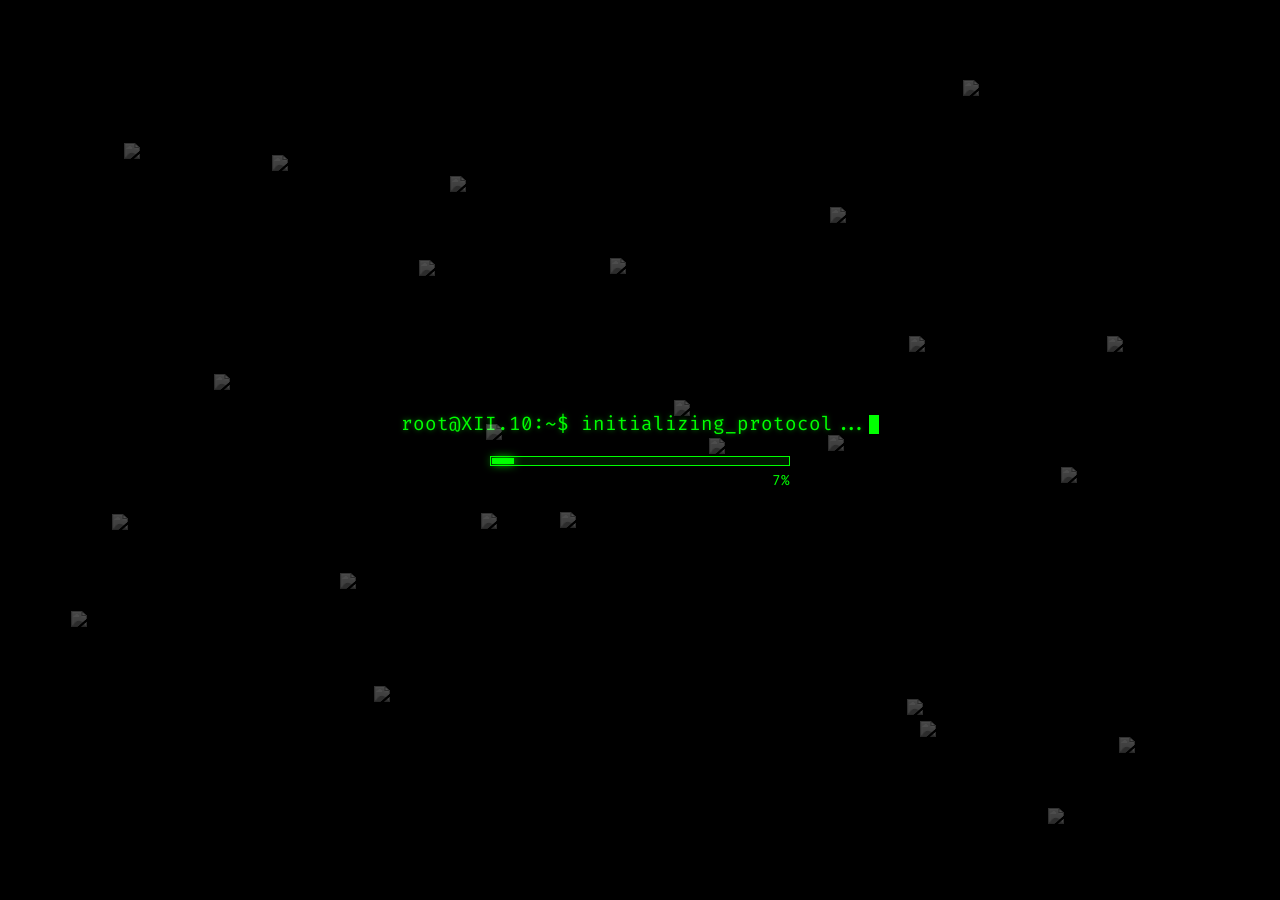
==== commit 02b11d2c: "Update index.html" ====
--- a/index.html
+++ b/index.html
@@ -3,7 +3,7 @@
 <head>
     <meta charset="UTF-8">
     <meta name="viewport" content="width=device-width, initial-scale=1.0">
-    <title>Hacker Loader - Dream World</title>
+    <title>HOME</title>
     <!-- Font Monospace agar terlihat seperti terminal -->
     <link href="https://fonts.googleapis.com/css2?family=Fira+Code:wght@400;700&display=swap" rel="stylesheet">
     
@@ -258,7 +258,7 @@
                 Dunia adalah panggungmu. Dari Jepang hingga Singapura, dari Jerman hingga Kanada.<br>
                 Jangan biarkan garis peta membatasi langkahmu menuju kesuksesan.
             </p>
-            <a href="https://anotherxii10.vercel.app" class="btn-dream">Masuk Website</a>
+            <a href="#homer.html" class="btn-dream">Masuk Website</a>
         </div>
     </main>
 
@@ -423,3 +423,4 @@
     </script>
 </body>
 </html>
+
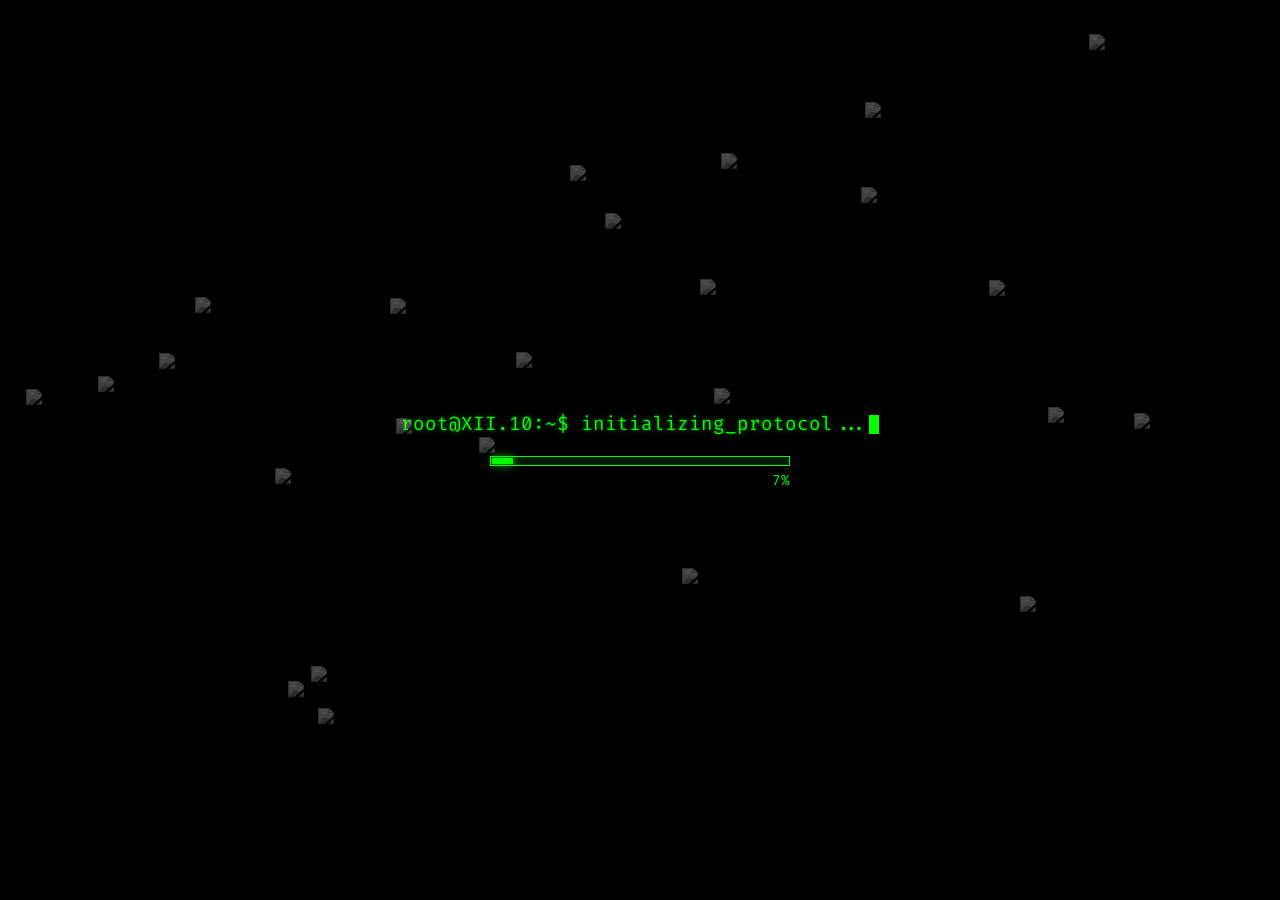
==== commit 62f1f0b5: "Update index.html" ====
--- a/index.html
+++ b/index.html
@@ -258,7 +258,7 @@
                 Dunia adalah panggungmu. Dari Jepang hingga Singapura, dari Jerman hingga Kanada.<br>
                 Jangan biarkan garis peta membatasi langkahmu menuju kesuksesan.
             </p>
-            <a href="#homer.html" class="btn-dream">Masuk Website</a>
+            <a href="homer.html" class="btn-dream">Masuk Website</a>
         </div>
     </main>
 
@@ -424,3 +424,4 @@
 </body>
 </html>
 
+
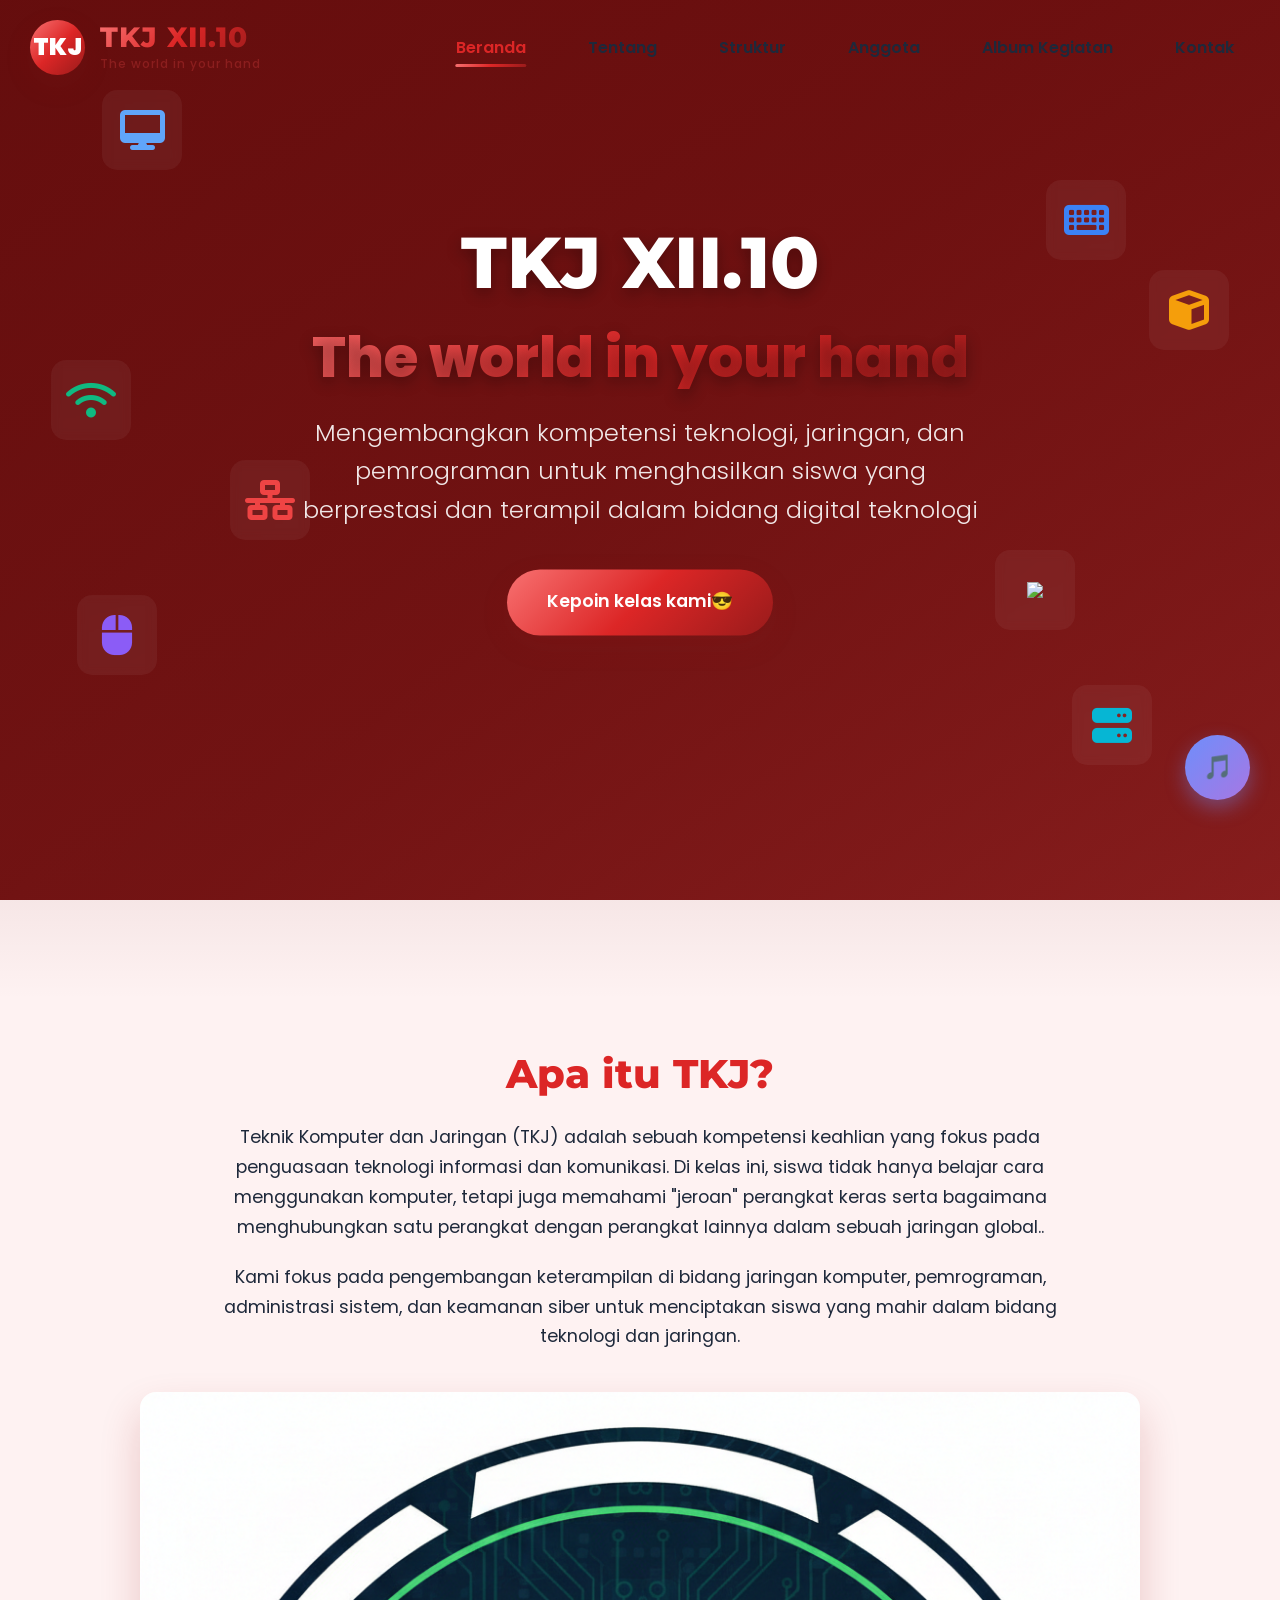
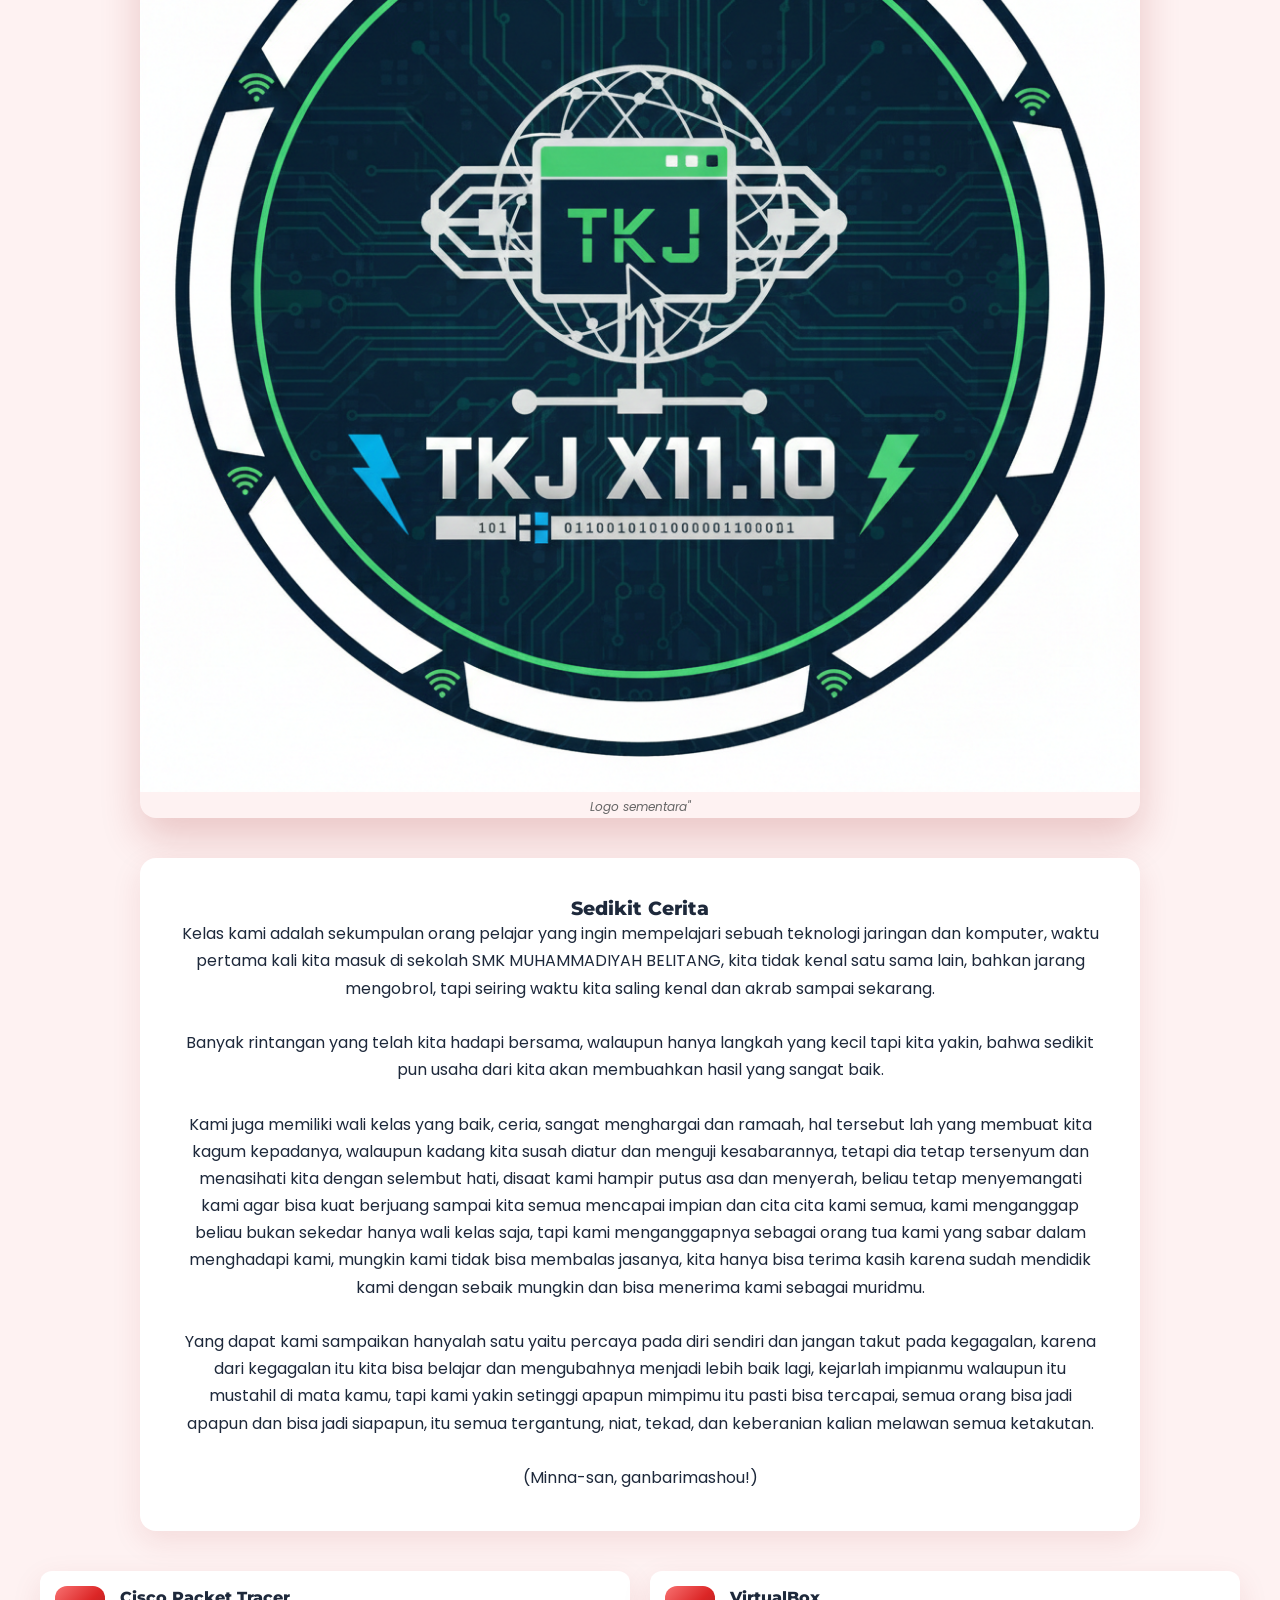
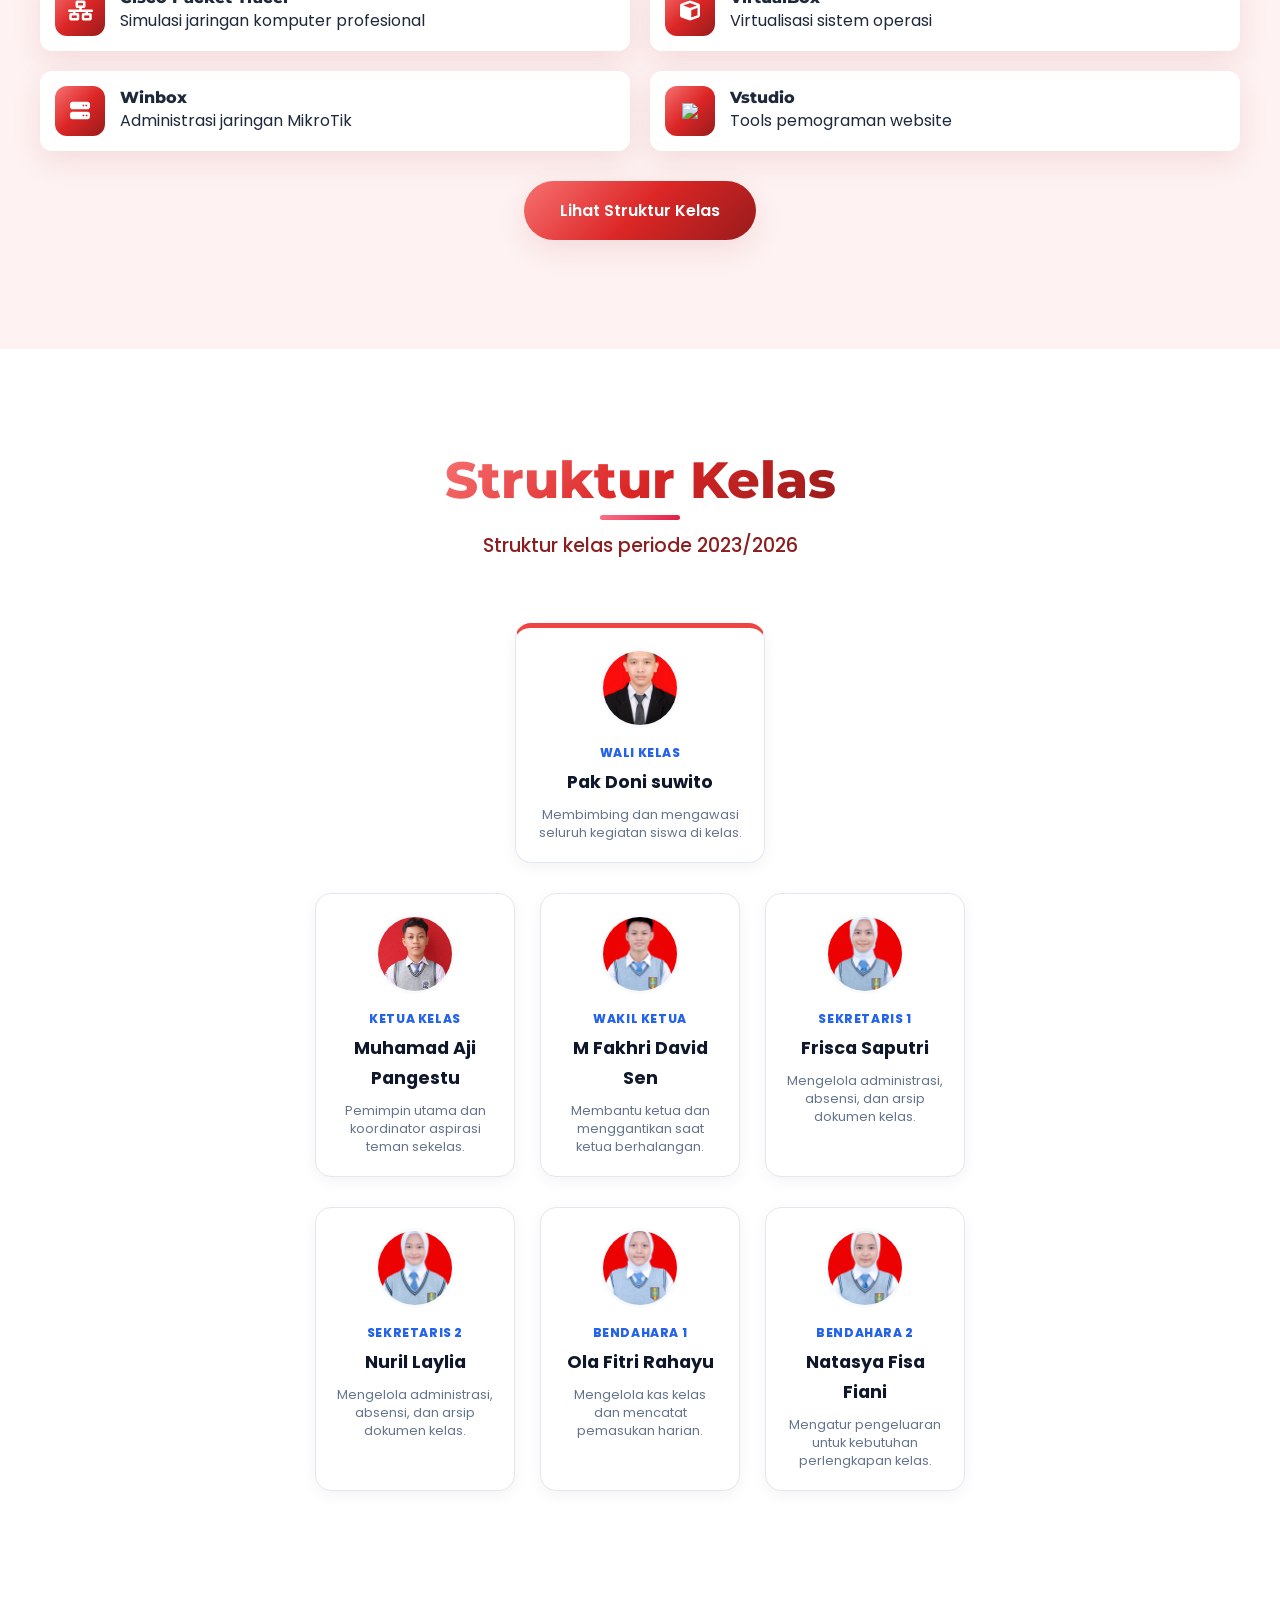
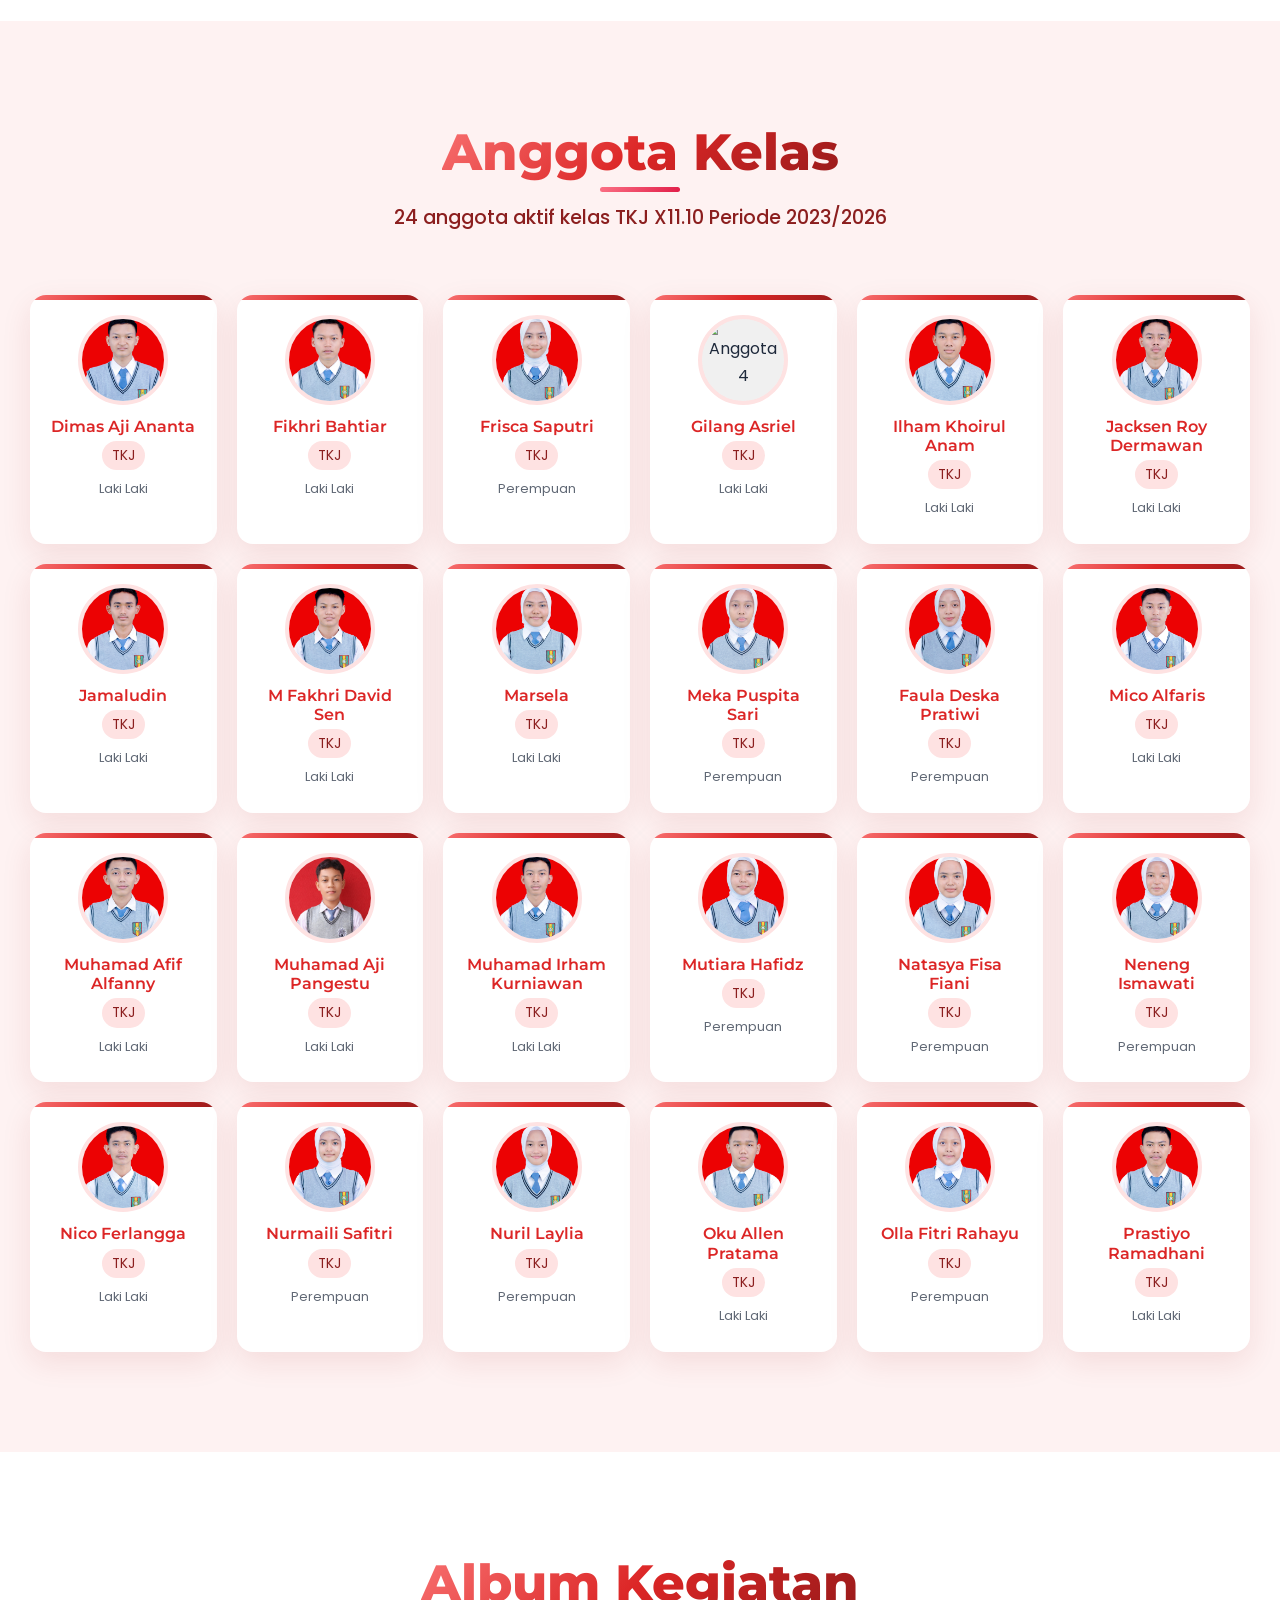
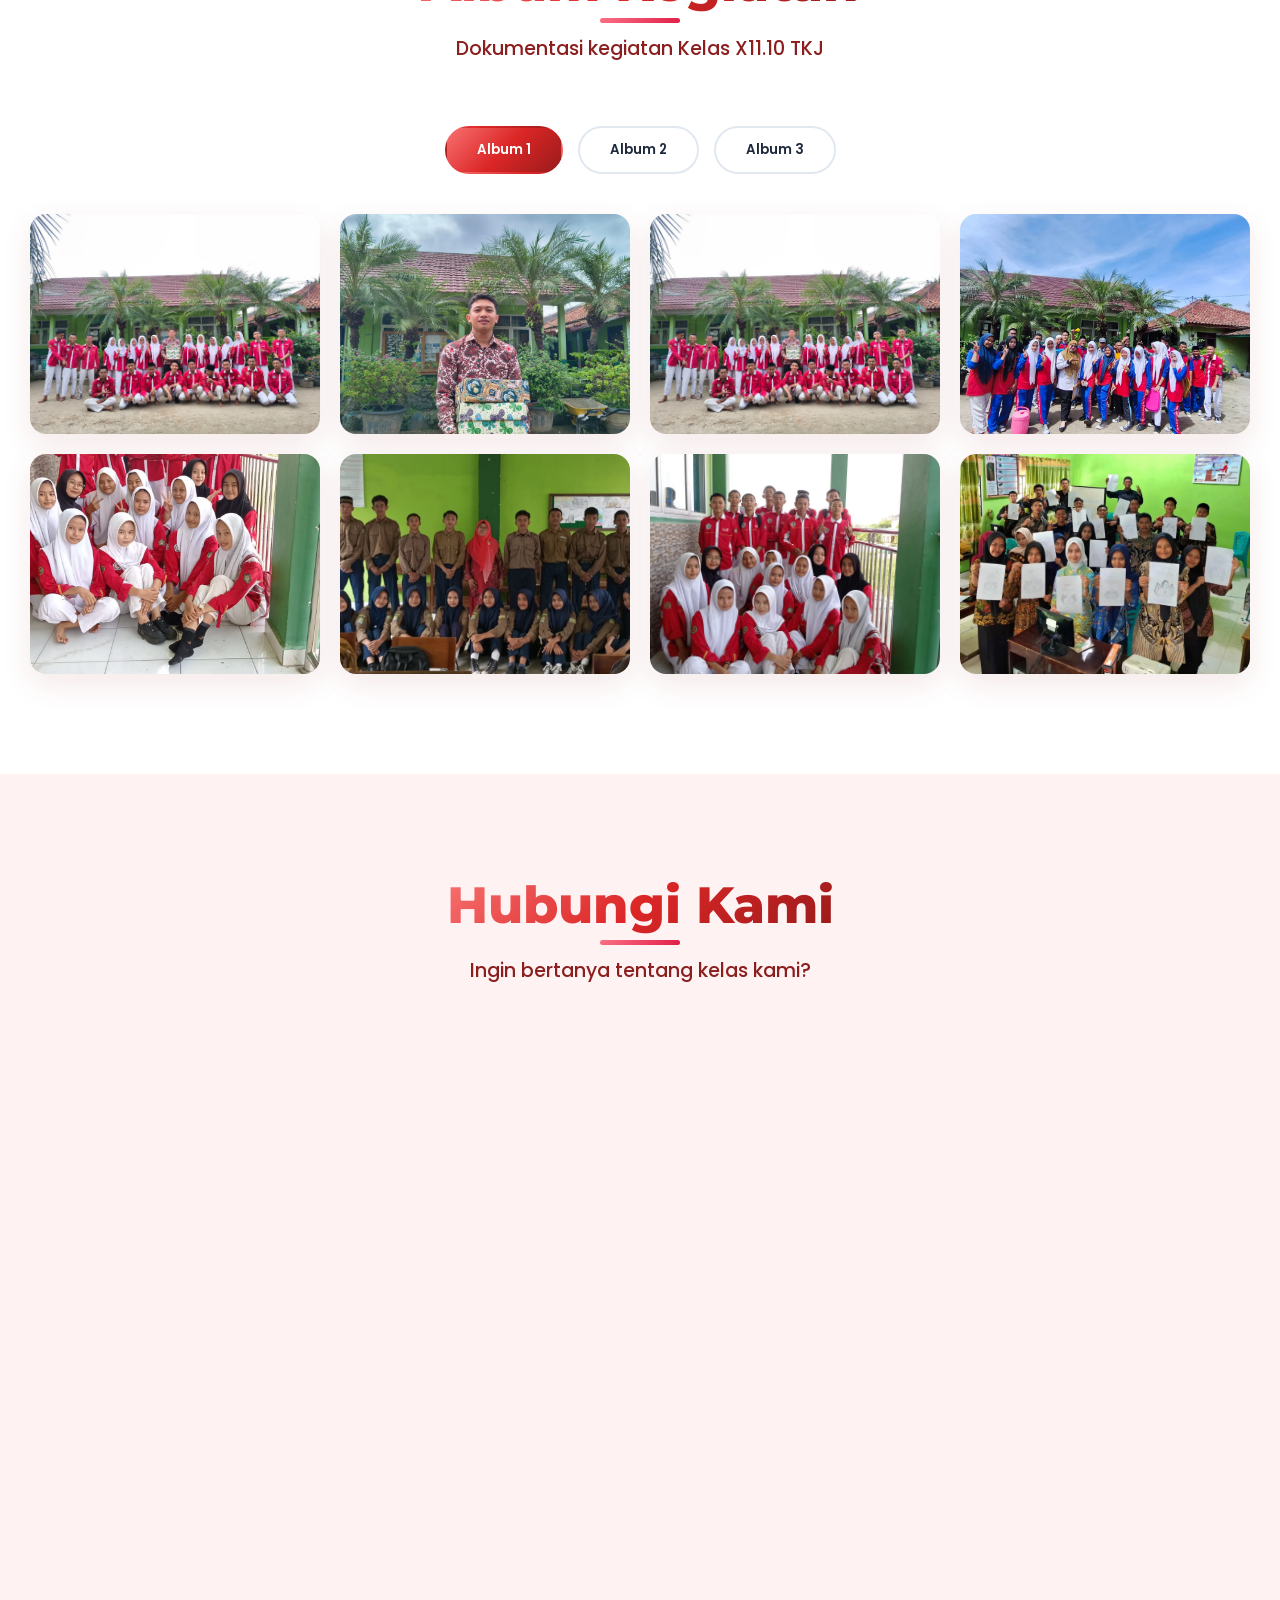
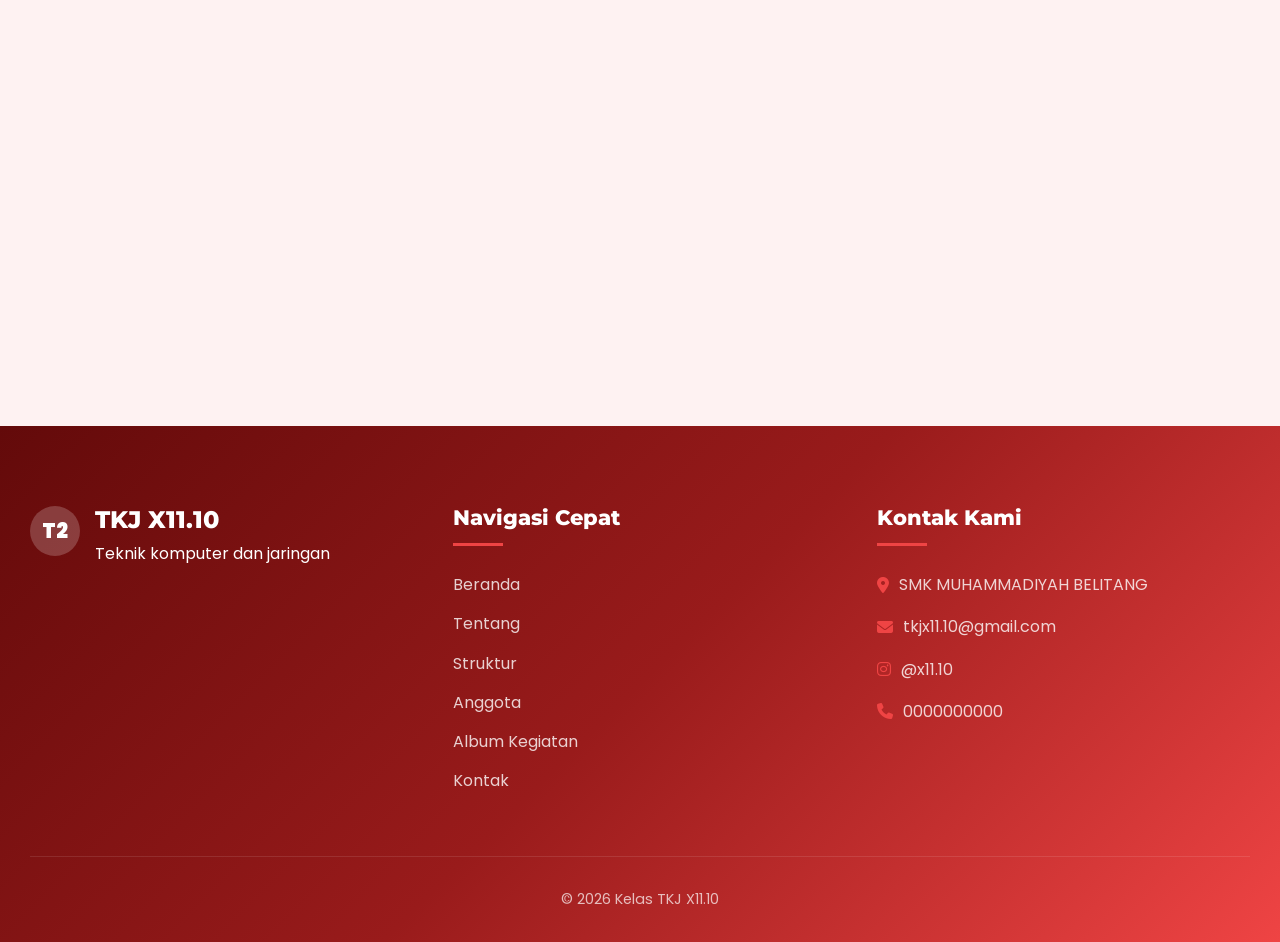
==== commit a02a9052: "Rename homer.html to index.html" ====
--- a/index.html
+++ b/index.html
@@ -1,427 +1,3300 @@
-<!DOCTYPE html>
-<html lang="id">
-<head>
-    <meta charset="UTF-8">
-    <meta name="viewport" content="width=device-width, initial-scale=1.0">
-    <title>HOME</title>
-    <!-- Font Monospace agar terlihat seperti terminal -->
-    <link href="https://fonts.googleapis.com/css2?family=Fira+Code:wght@400;700&display=swap" rel="stylesheet">
-    
-    <style>
-        /* =========================================
-           GLOBAL STYLES
-           ========================================= */
-        * {
-            margin: 0;
-            padding: 0;
-            box-sizing: border-box;
-        }
-
-        body {
-            font-family: 'Segoe UI', Tahoma, Geneva, Verdana, sans-serif;
-            background-color: #050505;
-            color: #fff;
-            height: 100vh;
-            overflow: hidden;
-            position: relative;
-        }
-
-        /* =========================================
-           1. LOADING SCREEN (THEME: HACKER)
-           ========================================= */
-        #loader-container {
-            position: fixed;
-            top: 0;
-            left: 0;
-            width: 100%;
-            height: 100%;
-            background-color: #000;
-            display: flex; /* Muncul pertama kali */
-            flex-direction: column;
-            justify-content: center;
-            align-items: center;
-            z-index: 9999;
-            transition: opacity 1s ease;
-            font-family: 'Fira Code', monospace; /* Font Coding */
-            overflow: hidden;
-            padding: 20px; /* Padding agar konten tidak mentok pinggir HP */
-        }
-
-        /* Terminal Text */
-        .terminal-text {
-            color: #0f0; /* Hijau Matrix */
-            font-size: 1.2rem;
-            margin-bottom: 20px;
-            text-shadow: 0 0 5px rgba(0, 255, 0, 0.5);
-            white-space: nowrap; /* Agar teks satu barus di desktop */
-            text-align: center;
-        }
-
-        .cursor {
-            display: inline-block;
-            width: 10px;
-            height: 1.2rem;
-            background-color: #0f0;
-            animation: blink 1s infinite;
-            vertical-align: middle;
-        }
-
-        /* Hacker Progress Bar */
-        .progress-wrapper {
-            width: 300px;
-            height: 10px;
-            border: 1px solid #0f0;
-            padding: 1px;
-            background: rgba(0, 50, 0, 0.5);
-        }
-
-        .progress-fill {
-            height: 100%;
-            width: 0%;
-            background-color: #0f0;
-            box-shadow: 0 0 10px #0f0;
-            transition: width 0.1s linear;
-        }
-
-        .percentage-text {
-            color: #0f0;
-            margin-top: 5px;
-            font-size: 0.9rem;
-            text-align: right;
-            width: 300px;
-        }
-
-        /* Floating Programming Icons */
-        .code-icon {
-            position: absolute;
-            opacity: 0.3; 
-            filter: grayscale(100%); 
-            transition: filter 0.3s;
-            pointer-events: none;
-            z-index: 1;
-        }
-
-        .code-icon:hover {
-            filter: grayscale(0%) brightness(1.2);
-            opacity: 1;
-        }
-
-        /* =========================================
-           2. MAIN WEBSITE STYLES (MOTIVASI & BENDERA)
-           ========================================= */
-        #main-website {
-            display: none; /* Disembunyikan awalnya */
-            width: 100%;
-            height: 100%;
-            background: linear-gradient(135deg, #1a2a6c, #b21f1f, #fdbb2d);
-            background-size: 400% 400%;
-            animation: gradientBG 15s ease infinite;
-            justify-content: center;
-            align-items: center;
-            position: relative;
-            padding: 20px; /* Padding untuk mobile */
-        }
-
-        @keyframes gradientBG {
-            0% { background-position: 0% 50%; }
-            50% { background-position: 100% 50%; }
-            100% { background-position: 0% 50%; }
-        }
-
-        .flag-container {
-            position: absolute;
-            top: 0;
-            left: 0;
-            width: 100%;
-            height: 100%;
-            pointer-events: none;
-            z-index: 1;
-        }
-
-        .flag-wrapper {
-            position: absolute;
-            opacity: 0.8;
-            filter: drop-shadow(0 5px 15px rgba(0,0,0,0.5));
-        }
-
-        .flag-img {
-            width: 80px;
-            border-radius: 4px;
-            border: 2px solid rgba(255,255,255,0.3);
-        }
-
-        .content-card {
-            position: relative;
-            z-index: 10;
-            background: rgba(255, 255, 255, 0.15);
-            backdrop-filter: blur(15px);
-            -webkit-backdrop-filter: blur(15px);
-            padding: 3rem;
-            border-radius: 20px;
-            border: 1px solid rgba(255, 255, 255, 0.3);
-            text-align: center;
-            max-width: 700px;
-            width: 100%; /* Agar responsif */
-            box-shadow: 0 15px 35px rgba(0,0,0,0.2);
-            animation: fadeInUp 1s ease-out;
-        }
-
-        .content-card h1 {
-            font-size: 3rem;
-            margin-bottom: 1rem;
-            line-height: 1.2;
-            text-shadow: 2px 2px 4px rgba(0,0,0,0.3);
-        }
-
-        .content-card p {
-            font-size: 1.2rem;
-            margin-bottom: 2rem;
-            font-weight: 300;
-        }
-
-        .btn-dream {
-            padding: 12px 35px;
-            background-color: #fff;
-            color: #b21f1f;
-            border: none;
-            border-radius: 50px;
-            font-size: 1.1rem;
-            font-weight: bold;
-            cursor: pointer;
-            transition: transform 0.3s, box-shadow 0.3s;
-            text-decoration: none;
-            display: inline-block;
-        }
-
-        .btn-dream:hover {
-            transform: translateY(-3px) scale(1.05);
-            box-shadow: 0 10px 20px rgba(0,0,0,0.3);
-        }
-
-        /* =========================================
-           KEYFRAMES
-           ========================================= */
-        @keyframes blink { 0%, 100% { opacity: 1; } 50% { opacity: 0; } }
-        @keyframes fadeInUp { from { opacity: 0; transform: translateY(20px); } to { opacity: 1; transform: translateY(0); } }
-        @keyframes float { 0% { transform: translateY(0px) rotate(0deg); } 50% { transform: translateY(-25px) rotate(5deg); } 100% { transform: translateY(0px) rotate(0deg); } }
-        
-        /* =========================================
-           RESPONSIVE DESIGN (MOBILE & DESKTOP)
-           ========================================= */
-        @media (max-width: 768px) {
-            /* Loading Screen Adjustments */
-            .terminal-text { 
-                font-size: 0.9rem; 
-                white-space: normal; /* Izinkan text wrap di HP */
-                max-width: 90%;
-            }
-            .progress-wrapper, .percentage-text { width: 250px; }
-            
-            /* Main Content Adjustments */
-            .content-card { 
-                padding: 1.5rem; /* Kurangi padding agar muat */
-                width: 90%; /* Lebar maksimal 90% layar */
-            }
-            .content-card h1 { font-size: 2rem; line-height: 1.3; }
-            .content-card p { font-size: 1rem; margin-bottom: 1.5rem; }
-            .btn-dream { padding: 10px 25px; font-size: 1rem; width: 100%; } /* Tombol full width di HP */
-            
-            /* Flag Icon Sizes */
-            .flag-img { width: 50px; } /* Bendera lebih kecil di HP */
-            .code-icon { max-width: 40px; } /* Icon coding lebih kecil */
-        }
-    </style>
-</head>
-<body>
-
-    <!-- BAGIAN 1: LOADING SCREEN (THEME HACKER) -->
-    <div id="loader-container">
-        <div id="coding-icons-layer"></div>
-
-        <div class="terminal-text">
-            <span id="typewriter-text">root@XII.10:~$ initializing_protocol...</span><span class="cursor"></span>
-        </div>
-
-        <div class="progress-wrapper">
-            <div class="progress-fill" id="hacker-progress"></div>
-        </div>
-        <div class="percentage-text" id="percentage">0%</div>
-    </div>
-
-    <!-- BAGIAN 2: WEBSITE UTAMA -->
-    <main id="main-website">
-        <div class="flag-container" id="flagContainer"></div>
-        
-        <div class="content-card">
-            <h1>Kejar Mimpi,<br>Lampaui Batas Negara.</h1>
-            <p>
-                Dunia adalah panggungmu. Dari Jepang hingga Singapura, dari Jerman hingga Kanada.<br>
-                Jangan biarkan garis peta membatasi langkahmu menuju kesuksesan.
-            </p>
-            <a href="homer.html" class="btn-dream">Masuk Website</a>
-        </div>
-    </main>
-
-    <script>
-        // === KONFIGURASI ===
-        const LOADING_DURATION = 15000; // 15 Detik
-        const UPDATE_INTERVAL = 50;
-
-        // URL ICON BAHASA PEMROGRAMAN
-        const programmingIcons = [
-            'https://cdn.jsdelivr.net/gh/devicons/devicon/icons/html5/html5-original.svg',
-            'https://cdn.jsdelivr.net/gh/devicons/devicon/icons/css3/css3-original.svg',
-            'https://cdn.jsdelivr.net/gh/devicons/devicon/icons/javascript/javascript-original.svg',
-            'https://cdn.jsdelivr.net/gh/devicons/devicon/icons/python/python-original.svg',
-            'https://cdn.jsdelivr.net/gh/devicons/devicon/icons/java/java-original.svg',
-            'https://cdn.jsdelivr.net/gh/devicons/devicon/icons/c/c-original.svg',
-            'https://cdn.jsdelivr.net/gh/devicons/devicon/icons/cplusplus/cplusplus-original.svg',
-            'https://cdn.jsdelivr.net/gh/devicons/devicon/icons/react/react-original.svg',
-            'https://cdn.jsdelivr.net/gh/devicons/devicon/icons/nodejs/nodejs-original.svg',
-            'https://cdn.jsdelivr.net/gh/devicons/devicon/icons/php/php-original.svg',
-            'https://cdn.jsdelivr.net/gh/devicons/devicon/icons/ruby/ruby-original.svg',
-            'https://cdn.jsdelivr.net/gh/devicons/devicon/icons/swift/swift-original.svg',
-            'https://cdn.jsdelivr.net/gh/devicons/devicon/icons/go/go-original.svg'
-        ];
-
-        // Teks-teks palsu ala hacker
-        const hackerTexts = [
-            "Decrypting modules...",
-            "Accessing mainframe...",
-            "Bypassing firewall...",
-            "Compiling resources...",
-            "Establishing secure connection...",
-            "Optimizing algorithms...",
-            "System ready."
-        ];
-
-        // Data Negara (Mesir diganti menjadi Singapura)
-        const countries = [
-            { code: 'jp', name: 'Jepang' }, 
-            { code: 'de', name: 'Jerman' }, 
-            { code: 'id', name: 'Indonesia' }, 
-            { code: 'cn', name: 'China' }, 
-            { code: 'kr', name: 'Korea Selatan' }, 
-            { code: 'au', name: 'Australia' }, 
-            { code: 'sg', name: 'Singapura' }, // Mesir (eg) -> Singapura (sg)
-            { code: 'ca', name: 'Kanada' } 
-        ];
-
-        // DOM Elements
-        const loader = document.getElementById('loader-container');
-        const hackerProgress = document.getElementById('hacker-progress');
-        const percentageText = document.getElementById('percentage');
-        const typewriterText = document.getElementById('typewriter-text');
-        const iconsLayer = document.getElementById('coding-icons-layer');
-        const mainSite = document.getElementById('main-website');
-        const flagContainer = document.getElementById('flagContainer');
-
-        // 1. FUNGSI MEMBUAT ICON CODING MELAYANG
-        function initCodingIcons() {
-            // Kurangi jumlah icon di HP agar tidak berat
-            const iconCount = window.innerWidth < 768 ? 15 : 25;
-
-            for (let i = 0; i < iconCount; i++) {
-                const iconUrl = programmingIcons[Math.floor(Math.random() * programmingIcons.length)];
-                
-                const img = document.createElement('img');
-                img.src = iconUrl;
-                img.className = 'code-icon';
-                
-                img.style.left = `${Math.random() * 90}%`;
-                img.style.top = `${Math.random() * 90}%`;
-                
-                const size = 30 + Math.random() * 40;
-                img.style.width = `${size}px`;
-
-                const duration = 3 + Math.random() * 4; 
-                const delay = Math.random() * 2;
-                img.style.animation = `float ${duration}s ease-in-out ${delay}s infinite`;
-
-                iconsLayer.appendChild(img);
-            }
-        }
-
-        // 2. FUNGSI TYPEWRITER (Teks berjalan)
-        function startTypewriter() {
-            let textIndex = 0;
-            setInterval(() => {
-                typewriterText.innerText = `root@XII.10:~$ ${hackerTexts[textIndex]}`;
-                textIndex++;
-                if (textIndex >= hackerTexts.length) textIndex = 0;
-            }, 2000); 
-        }
-
-        // 3. FUNGSI LOADING UTAMA
-        function startLoading() {
-            let startTime = Date.now();
-            
-            const interval = setInterval(() => {
-                let elapsedTime = Date.now() - startTime;
-                let progress = (elapsedTime / LOADING_DURATION) * 100;
-
-                if (progress >= 100) {
-                    progress = 100;
-                    clearInterval(interval);
-                    enterMainSite();
-                }
-
-                hackerProgress.style.width = `${progress}%`;
-                percentageText.innerText = `${Math.floor(progress)}%`;
-
-            }, UPDATE_INTERVAL);
-        }
-
-        // 4. FUNGSI MEMBUAT BENDERA (Untuk Website Utama)
-        function initFlags() {
-            // Kurangi jumlah bendera di HP
-            const flagCount = window.innerWidth < 768 ? 20 : 35;
-
-            for (let i = 0; i < flagCount; i++) {
-                const randomCountry = countries[Math.floor(Math.random() * countries.length)];
-                
-                const wrapper = document.createElement('div');
-                wrapper.className = 'flag-wrapper';
-                wrapper.style.left = `${Math.random() * 100}%`;
-                wrapper.style.top = `${Math.random() * 100}%`;
-                
-                const duration = 3 + Math.random() * 5; 
-                wrapper.style.animation = `float ${duration}s ease-in-out ${Math.random() * 5}s infinite`;
-
-                const img = document.createElement('img');
-                img.src = `https://flagcdn.com/w160/${randomCountry.code}.png`;
-                img.alt = `Bendera ${randomCountry.name}`;
-                img.className = 'flag-img';
-                img.style.transform = `scale(${0.8 + Math.random() * 0.5})`;
-
-                wrapper.appendChild(img);
-                flagContainer.appendChild(wrapper);
-            }
-        }
-
-        // 5. TRANSISI KE WEBSITE UTAMA
-        function enterMainSite() {
-            typewriterText.innerText = "root@XII.10:~$ ACCESS GRANTED";
-            typewriterText.style.color = "#00ff00"; 
-            
-            loader.style.opacity = '0';
-            
-            setTimeout(() => {
-                loader.style.display = 'none';
-                mainSite.style.display = 'flex';
-                initFlags(); 
-            }, 1000);
-        }
-
-        // INIT
-        window.addEventListener('load', () => {
-            initCodingIcons();
-            startTypewriter();
-            startLoading();
-        });
-
-    </script>
-</body>
-</html>
-
-
+<!doctype html>
+<html lang="id">
+  <head>
+    <meta charset="UTF-8" />
+    <meta name="viewport" content="width=device-width, initial-scale=1.0" />
+    <title>TKJ X11.10</title>
+    <link
+      rel="stylesheet"
+      href="https://cdnjs.cloudflare.com/ajax/libs/font-awesome/6.4.0/css/all.min.css"
+    />
+    <link
+      rel="stylesheet"
+      href="https://fonts.googleapis.com/css2?family=Poppins:wght@300;400;500;600;700&family=Montserrat:wght@700;800;900&display=swap"
+    />
+    <style>
+      /* Reset & Base Styles */
+      * {
+        margin: 0;
+        padding: 0;
+        box-sizing: border-box;
+        font-family: "Poppins", sans-serif;
+      }
+      :root {
+        --primary-blue: #630a0a; /* Deep Red */
+        --secondary-blue: #8b1e1e; /* Dark Red */
+        --accent-blue: #ef4444; /* Bright Red */
+        --tech-blue: #dc2626; /* Tech Red */
+        --cyber-blue: #991b1b; /* Cyber Red */
+        --light-blue: #fee2e2; /* Soft Pinkish White */
+        --white: #ffffff;
+        --off-white: #fef2f2;
+        --dark-gray: #1e293b;
+        --light-gray: #e2e8f0;
+
+        /* Gradient Merah Baru */
+        --gradient-primary: linear-gradient(
+          135deg,
+          #630a0a 0%,
+          #991b1b 50%,
+          #ef4444 100%
+        );
+        --gradient-secondary: linear-gradient(135deg, #ef4444 0%, #b91c1c 100%);
+        --gradient-tech: linear-gradient(
+          135deg,
+          #f87171 0%,
+          #dc2626 50%,
+          #991b1b 100%
+        );
+        --gradient-cyber: linear-gradient(135deg, #fb7185 0%, #e11d48 100%);
+        --gradient-accent: linear-gradient(135deg, #991b1b 0%, #ef4444 100%);
+
+        --shadow: 0 10px 30px rgba(153, 27, 27, 0.1);
+        --shadow-hover: 0 20px 40px rgba(153, 27, 27, 0.2);
+        --border-radius: 16px;
+        --transition: all 0.4s cubic-bezier(0.175, 0.885, 0.32, 1.1);
+      }
+
+      html {
+        scroll-behavior: smooth;
+      }
+
+      body {
+        color: var(--dark-gray);
+        line-height: 1.7;
+        background-color: var(--off-white);
+        overflow-x: hidden;
+        font-weight: 400;
+      }
+
+      .container {
+        width: 100%;
+        max-width: 1400px;
+        margin: 0 auto;
+        padding: 0 30px;
+      }
+
+      section {
+        padding: 100px 0;
+      }
+
+      h1,
+      h2,
+      h3,
+      h4 {
+        font-family: "Montserrat", sans-serif;
+        font-weight: 800;
+        line-height: 1.2;
+      }
+
+      .section-title {
+        font-size: 3.2rem;
+        text-align: center;
+        margin-bottom: 20px;
+        background: var(--gradient-tech);
+        -webkit-background-clip: text;
+        background-clip: text;
+        color: transparent;
+        position: relative;
+        display: inline-block;
+      }
+
+      .section-title::after {
+        content: "";
+        position: absolute;
+        bottom: -10px;
+        left: 50%;
+        transform: translateX(-50%);
+        width: 80px;
+        height: 5px;
+        background: var(--gradient-cyber);
+        border-radius: 5px;
+      }
+
+      .section-subtitle {
+        text-align: center;
+        color: var(--secondary-blue);
+        font-size: 1.2rem;
+        margin-bottom: 60px;
+        font-weight: 500;
+        max-width: 800px;
+        margin-left: auto;
+        margin-right: auto;
+      }
+
+      .btn {
+        display: inline-block;
+        padding: 16px 36px;
+        border-radius: 50px;
+        font-weight: 600;
+        font-size: 1rem;
+        text-decoration: none;
+        transition: var(--transition);
+        cursor: pointer;
+        border: none;
+        outline: none;
+        position: relative;
+        overflow: hidden;
+        z-index: 1;
+      }
+
+      .btn-primary {
+        background: var(--gradient-tech);
+        color: var(--white);
+        box-shadow: var(--shadow);
+      }
+
+      .btn-primary:hover {
+        transform: translateY(-5px);
+        box-shadow: var(--shadow-hover);
+      }
+
+      .btn-primary::after {
+        content: "";
+        position: absolute;
+        top: 0;
+        left: 0;
+        width: 100%;
+        height: 100%;
+        background: var(--gradient-cyber);
+        z-index: -1;
+        opacity: 0;
+        transition: var(--transition);
+      }
+
+      .btn-primary:hover::after {
+        opacity: 1;
+      }
+
+      /* Header & Navigation */
+      header {
+        position: fixed;
+        top: 0;
+        left: 0;
+        width: 100%;
+        z-index: 1000;
+        padding: 20px 0;
+        transition: var(--transition);
+      }
+
+      header.scrolled {
+        background-color: rgba(255, 255, 255, 0.95);
+        backdrop-filter: blur(10px);
+        box-shadow: var(--shadow);
+        padding: 15px 0;
+      }
+
+      .header-container {
+        display: flex;
+        justify-content: space-between;
+        align-items: center;
+      }
+
+      /* Logo */
+      .logo {
+        display: flex;
+        align-items: center;
+        gap: 15px;
+        z-index: 1001;
+      }
+
+      .logo-icon {
+        width: 55px;
+        height: 55px;
+        border-radius: 50%;
+        display: flex;
+        align-items: center;
+        justify-content: center;
+        font-weight: 900;
+        font-size: 24px;
+        background: var(--gradient-tech);
+        color: var(--white);
+        box-shadow: var(--shadow);
+        position: relative;
+        overflow: hidden;
+      }
+
+      .logo-icon::after {
+        content: "TKJ";
+        position: absolute;
+        width: 100%;
+        height: 100%;
+        display: flex;
+        align-items: center;
+        justify-content: center;
+      }
+
+      .logo-text h1 {
+        font-size: 28px;
+        background: var(--gradient-tech);
+        -webkit-background-clip: text;
+        background-clip: text;
+        color: transparent;
+        letter-spacing: 1px;
+      }
+
+      .logo-text p {
+        font-size: 12px;
+        color: var(--secondary-blue);
+        font-weight: 500;
+        letter-spacing: 1px;
+      }
+
+      /* Navigation */
+      .nav-toggle {
+        position: relative;
+        width: 35px;
+        height: 30px;
+        cursor: pointer;
+        z-index: 1001;
+        display: none;
+      }
+
+      .nav-toggle span {
+        position: absolute;
+        width: 100%;
+        height: 3px;
+        background: var(--primary-blue);
+        border-radius: 3px;
+        transition: var(--transition);
+      }
+
+      .nav-toggle span:nth-child(1) {
+        top: 0;
+      }
+
+      .nav-toggle span:nth-child(2) {
+        top: 13px;
+      }
+
+      .nav-toggle span:nth-child(3) {
+        top: 26px;
+      }
+
+      .nav-toggle.active span:nth-child(1) {
+        transform: rotate(45deg);
+        top: 13px;
+        background: var(--white);
+      }
+
+      .nav-toggle.active span:nth-child(2) {
+        opacity: 0;
+      }
+
+      .nav-toggle.active span:nth-child(3) {
+        transform: rotate(-45deg);
+        top: 13px;
+        background: var(--white);
+      }
+
+      nav {
+        display: flex;
+      }
+
+      nav ul {
+        display: flex;
+        list-style: none;
+        gap: 30px;
+      }
+
+      nav ul li a {
+        text-decoration: none;
+        color: var(--dark-gray);
+        font-weight: 600;
+        font-size: 1rem;
+        padding: 8px 16px;
+        border-radius: 30px;
+        transition: var(--transition);
+        position: relative;
+      }
+
+      nav ul li a::after {
+        content: "";
+        position: absolute;
+        bottom: 0;
+        left: 50%;
+        transform: translateX(-50%);
+        width: 0;
+        height: 3px;
+        background: var(--gradient-tech);
+        border-radius: 3px;
+        transition: var(--transition);
+      }
+
+      nav ul li a:hover,
+      nav ul li a.active {
+        color: var(--tech-blue);
+      }
+
+      nav ul li a:hover::after,
+      nav ul li a.active::after {
+        width: 70%;
+      }
+
+      /* Hero Section - Centered Vertically & Horizontally */
+      .hero {
+        height: 100vh;
+        display: flex;
+        align-items: center;
+        justify-content: center;
+        position: relative;
+        overflow: hidden;
+        text-align: center;
+      }
+
+      .hero-background {
+        position: absolute;
+        top: 0;
+        left: 0;
+        width: 100%;
+        height: 100%;
+        z-index: -2;
+      }
+
+      .hero-bg-main {
+        width: 100%;
+        height: 100%;
+        background: var(--gradient-primary);
+        opacity: 0.9;
+      }
+
+      .hero-bg-overlay {
+        position: absolute;
+        top: 0;
+        left: 0;
+        width: 100%;
+        height: 100%;
+        background:
+          linear-gradient(rgba(99, 10, 10, 0.85), rgba(99, 10, 10, 0.75)),
+          url("https://images.unsplash.com/photo-1550751827-4bd374c3f58b?ixlib=rb-4.0.3&auto=format&fit=crop&w=1920&q=80")
+            center/cover no-repeat;
+      }
+
+      .hero-content {
+        max-width: 900px;
+        position: relative;
+        z-index: 1;
+        color: var(--white);
+        text-align: center;
+        margin: 0 auto;
+        padding-top: 0;
+        transform: translateY(-5%);
+      }
+
+      .hero-title {
+        font-size: 4.5rem;
+        margin-bottom: 25px;
+        line-height: 1.1;
+        text-shadow: 0 5px 15px rgba(0, 0, 0, 0.3);
+      }
+
+      .hero-title span {
+        display: block;
+        font-size: 3.5rem;
+        background: var(--gradient-tech);
+        -webkit-background-clip: text;
+        background-clip: text;
+        color: transparent;
+      }
+
+      .hero-subtitle {
+        font-size: 1.5rem;
+        margin-bottom: 40px;
+        opacity: 0.9;
+        font-weight: 300;
+        max-width: 700px;
+        margin-left: auto;
+        margin-right: auto;
+        line-height: 1.6;
+      }
+
+      .hero-buttons {
+        display: flex;
+        gap: 20px;
+        justify-content: center;
+        margin-top: 40px;
+      }
+
+      .hero-btn {
+        padding: 18px 40px;
+        font-size: 1.1rem;
+      }
+
+      .btn-tech {
+        background: var(--gradient-tech);
+        color: var(--white);
+        border: 2px solid rgba(255, 255, 255, 0.2);
+      }
+
+      .btn-tech:hover {
+        background: var(--gradient-cyber);
+        transform: translateY(-5px);
+        border-color: transparent;
+      }
+
+      /* Tech Elements - Moving Professional Icons */
+      .tech-elements {
+        position: absolute;
+        width: 100%;
+        height: 100%;
+        top: 0;
+        left: 0;
+        pointer-events: none;
+        z-index: 0;
+      }
+
+      .tech-element {
+        position: absolute;
+        font-size: 2.5rem;
+        color: rgba(255, 255, 255, 0.15);
+        animation: floatTech 20s infinite linear;
+        display: flex;
+        align-items: center;
+        justify-content: center;
+        width: 80px;
+        height: 80px;
+        border-radius: 15px;
+        background: rgba(255, 255, 255, 0.05);
+        backdrop-filter: blur(5px);
+      }
+
+      .tech-element:nth-child(1) {
+        top: 10%;
+        left: 8%;
+        animation-delay: 0s;
+        color: #60a5fa;
+      }
+
+      .tech-element:nth-child(2) {
+        top: 20%;
+        right: 12%;
+        animation-delay: 3s;
+        color: #3b82f6;
+      }
+
+      .tech-element:nth-child(3) {
+        bottom: 25%;
+        left: 6%;
+        animation-delay: 6s;
+        color: #8b5cf6;
+      }
+
+      .tech-element:nth-child(4) {
+        bottom: 15%;
+        right: 10%;
+        animation-delay: 9s;
+        color: #06b6d4;
+      }
+
+      .tech-element:nth-child(5) {
+        top: 40%;
+        left: 4%;
+        animation-delay: 12s;
+        color: #10b981;
+      }
+
+      .tech-element:nth-child(6) {
+        top: 30%;
+        right: 4%;
+        animation-delay: 15s;
+        color: #f59e0b;
+      }
+
+      .tech-element:nth-child(7) {
+        bottom: 40%;
+        left: 18%;
+        animation-delay: 18s;
+        color: #ef4444;
+      }
+
+      .tech-element:nth-child(8) {
+        bottom: 30%;
+        right: 16%;
+        animation-delay: 21s;
+        color: #ec4899;
+      }
+
+      @keyframes floatTech {
+        0% {
+          transform: translateY(0) rotate(0deg) scale(1);
+        }
+        25% {
+          transform: translateY(-20px) rotate(90deg) scale(1.1);
+        }
+        50% {
+          transform: translateY(0) rotate(180deg) scale(1);
+        }
+        75% {
+          transform: translateY(20px) rotate(270deg) scale(0.9);
+        }
+        100% {
+          transform: translateY(0) rotate(360deg) scale(1);
+        }
+      }
+
+      /* Stats Section - Updated */
+      .stats-section {
+        background: var(--gradient-tech);
+        padding: 80px 0;
+        margin-top: -50px;
+        position: relative;
+        z-index: 2;
+        border-radius: 0 0 var(--border-radius) var(--border-radius);
+        box-shadow: var(--shadow);
+      }
+
+      .stats-container {
+        max-width: 1200px;
+        margin: 0 auto;
+      }
+
+      .stats-grid {
+        display: grid;
+        grid-template-columns: repeat(auto-fit, minmax(200px, 1fr));
+        gap: 30px;
+      }
+
+      .stat-card {
+        text-align: center;
+        padding: 30px 20px;
+        background: rgba(255, 255, 255, 0.1);
+        backdrop-filter: blur(10px);
+        border-radius: var(--border-radius);
+        border: 1px solid rgba(255, 255, 255, 0.2);
+        transition: var(--transition);
+      }
+
+      .stat-card:hover {
+        transform: translateY(-10px);
+        background: rgba(255, 255, 255, 0.15);
+        border-color: var(--accent-blue);
+      }
+
+      .stat-icon {
+        font-size: 2.5rem;
+        margin-bottom: 15px;
+        color: var(--white);
+      }
+
+      .stat-number {
+        font-size: 3rem;
+        font-weight: 900;
+        color: var(--white);
+        line-height: 1;
+        margin-bottom: 10px;
+      }
+
+      .stat-label {
+        font-size: 1.2rem;
+        color: rgba(255, 255, 255, 0.9);
+        font-weight: 500;
+      }
+
+      /* About Section - UPDATED LAYOUT */
+      .about {
+        background-color: var(--off-white);
+        position: relative;
+        padding-top: 150px;
+      }
+
+      .about::before {
+        content: "";
+        position: absolute;
+        top: 0;
+        left: 0;
+        width: 100%;
+        height: 100px;
+        background: linear-gradient(
+          to bottom,
+          var(--primary-blue),
+          transparent
+        );
+        opacity: 0.05;
+      }
+
+      .about-content {
+        text-align: center;
+        max-width: 1200px;
+        margin: 0 auto;
+      }
+
+      .about-image {
+        max-width: 1000px;
+        margin: 0 auto 40px;
+        border-radius: var(--border-radius);
+        overflow: hidden;
+        box-shadow: var(--shadow-hover);
+        transition: var(--transition);
+      }
+
+      .about-image:hover {
+        transform: perspective(1000px) rotateY(-5deg);
+      }
+
+      .about-image img {
+        width: 100%;
+        height: auto;
+        display: block;
+      }
+
+      /* TAMBAHAN: Teks tentang kelas di tengah untuk desktop */
+      .about-text {
+        max-width: 900px;
+        margin: 0 auto 40px;
+        text-align: center;
+      }
+
+      .about-text h3 {
+        font-size: 2.5rem;
+        margin-bottom: 25px;
+        color: var(--tech-blue);
+        text-align: center;
+      }
+
+      .about-text p {
+        margin-bottom: 20px;
+        font-size: 1.1rem;
+        text-align: center;
+      }
+
+      .tech-features {
+        display: grid;
+        grid-template-columns: repeat(2, 1fr);
+        gap: 20px;
+        margin-top: 30px;
+        text-align: left;
+      }
+
+      .tech-feature {
+        display: flex;
+        align-items: center;
+        gap: 15px;
+        padding: 15px;
+        background: var(--white);
+        border-radius: 12px;
+        box-shadow: var(--shadow);
+        transition: var(--transition);
+      }
+
+      .tech-feature:hover {
+        transform: translateY(-5px);
+        box-shadow: var(--shadow-hover);
+      }
+
+      .tech-feature-icon {
+        width: 50px;
+        height: 50px;
+        border-radius: 12px;
+        background: var(--gradient-tech);
+        color: var(--white);
+        display: flex;
+        align-items: center;
+        justify-content: center;
+        font-size: 20px;
+        flex-shrink: 0;
+      }
+
+      .about-description {
+        background: var(--white);
+        padding: 40px;
+        border-radius: var(--border-radius);
+        margin: 40px auto;
+        box-shadow: var(--shadow);
+        max-width: 1000px;
+      }
+
+      /* Structure Section - UPDATED */
+      .structure {
+        background-color: var(--white);
+        position: relative;
+      }
+
+      .structure-container {
+        max-width: 1200px;
+        margin: 0 auto;
+        text-align: center;
+      }
+
+      /* PERBAIKAN: Hierarchical Structure - Diperbarui untuk desktop */
+      .org-chart {
+        position: relative;
+        min-height: 800px;
+        margin: 60px auto;
+        max-width: 1200px;
+      }
+
+      /* Level 1 - Wali Kelas */
+      .level-1 {
+        position: absolute;
+        top: 50px;
+        left: 50%;
+        transform: translateX(-50%);
+        text-align: center;
+        z-index: 10;
+      }
+
+      /* Level 2 - Ketua & Wakil - Diperbaiki posisinya */
+      .level-2 {
+        position: absolute;
+        top: 250px;
+        left: 50%;
+        transform: translateX(-50%);
+        display: flex;
+        gap: 400px; /* Diperbesar agar tidak berdekatan */
+        z-index: 9;
+      }
+
+      /* Level 3 - Keamanan & Sekertaris & Bendahara - Diperbaiki posisinya */
+      .level-3 {
+        position: absolute;
+        top: 450px;
+        left: 50%;
+        transform: translateX(-50%);
+        display: flex;
+        gap: 300px; /* Diperbesar agar tidak berdekatan */
+        z-index: 8;
+      }
+
+      /* Level 4 - Keamanan 2 & Sekertaris 2 & Bendahara 2 - Diperbaiki posisinya */
+      .level-4 {
+        position: absolute;
+        top: 650px;
+        left: 50%;
+        transform: translateX(-50%);
+        display: flex;
+        gap: 300px; /* Diperbesar agar tidak berdekatan */
+        z-index: 7;
+      }
+
+      /* Member Card */
+      .member-card {
+        background: var(--white);
+        border-radius: var(--border-radius);
+        padding: 20px;
+        box-shadow: var(--shadow);
+        transition: var(--transition);
+        text-align: center;
+        border-top: 5px solid var(--accent-blue);
+        width: 200px;
+        position: relative;
+        z-index: 2;
+      }
+
+      .member-card:hover {
+        transform: translateY(-10px) scale(1.05);
+        box-shadow: var(--shadow-hover);
+      }
+
+      .member-photo {
+        width: 120px;
+        height: 120px;
+        border-radius: 50%;
+        margin: 0 auto 15px;
+        overflow: hidden;
+        border: 5px solid var(--light-blue);
+        position: relative;
+        background-color: #f0f0f0;
+        display: flex;
+        align-items: center;
+        justify-content: center;
+      }
+
+      .member-photo img {
+        width: 100%;
+        height: 100%;
+        object-fit: cover;
+      }
+
+      .member-photo .photo-placeholder {
+        font-size: 40px;
+        color: var(--tech-blue);
+      }
+
+      .member-card.wali-kelas .member-photo {
+        width: 140px;
+        height: 140px;
+        border: 6px solid var(--light-blue);
+      }
+
+      .member-name {
+        font-size: 1.2rem;
+        font-weight: 700;
+        color: var(--tech-blue);
+        margin-bottom: 5px;
+      }
+
+      .member-position {
+        font-size: 1rem;
+        color: var(--secondary-blue);
+        font-weight: 600;
+        margin-bottom: 10px;
+        padding: 5px 12px;
+        background: var(--light-blue);
+        border-radius: 20px;
+        display: inline-block;
+      }
+
+      .member-id {
+        font-size: 0.85rem;
+        color: var(--dark-gray);
+        opacity: 0.8;
+      }
+
+      /* Photo Upload Info */
+      .photo-info {
+        font-size: 0.75rem;
+        color: #666;
+        margin-top: 5px;
+        font-style: italic;
+      }
+
+      /* Connection Lines - Diperbarui untuk struktur baru */
+      .connector-line {
+        position: absolute;
+        background: var(--tech-blue);
+        opacity: 0.3;
+        z-index: 1;
+      }
+
+      .vertical-line {
+        width: 3px;
+        height: 80px;
+        left: 50%;
+        transform: translateX(-50%);
+      }
+
+      .horizontal-line {
+        height: 3px;
+        top: 50%;
+        transform: translateY(-50%);
+      }
+
+      /* Connector positions - Diperbarui */
+      .connector-1 {
+        top: 220px;
+      }
+
+      .connector-2 {
+        top: 420px;
+      }
+
+      .connector-3 {
+        top: 620px;
+      }
+
+      /* Menyesuaikan konektor horizontal untuk struktur baru */
+      .connector-left-1 {
+        left: calc(50% - 200px);
+        width: 200px;
+      }
+
+      .connector-right-1 {
+        left: calc(50%);
+        width: 200px;
+      }
+
+      .connector-left-2 {
+        left: calc(50% - 150px);
+        width: 150px;
+      }
+
+      .connector-middle {
+        left: calc(50% - 150px);
+        width: 300px;
+      }
+
+      .connector-right-2 {
+        left: calc(50%);
+        width: 150px;
+      }
+
+      /* Members Section */
+      .members-section {
+        background-color: var(--off-white);
+        text-align: center;
+      }
+
+      /* Members Grid - Diperbarui untuk 35 anggota */
+      .members-grid {
+        display: grid;
+        grid-template-columns: repeat(auto-fill, minmax(180px, 1fr));
+        gap: 20px;
+        margin-top: 40px;
+      }
+
+      .member-item {
+        background: var(--white);
+        border-radius: var(--border-radius);
+        padding: 20px;
+        box-shadow: var(--shadow);
+        transition: var(--transition);
+        text-align: center;
+        position: relative;
+        overflow: hidden;
+      }
+
+      .member-item:hover {
+        transform: translateY(-8px);
+        box-shadow: var(--shadow-hover);
+      }
+
+      .member-item::before {
+        content: "";
+        position: absolute;
+        top: 0;
+        left: 0;
+        width: 100%;
+        height: 5px;
+        background: var(--gradient-tech);
+      }
+
+      .member-item-photo {
+        width: 90px;
+        height: 90px;
+        border-radius: 50%;
+        margin: 0 auto 12px;
+        overflow: hidden;
+        border: 4px solid var(--light-blue);
+        background-color: #f0f0f0;
+        display: flex;
+        align-items: center;
+        justify-content: center;
+        position: relative;
+      }
+
+      .member-item-photo img {
+        width: 100%;
+        height: 100%;
+        object-fit: cover;
+      }
+
+      .member-item-photo .photo-placeholder {
+        font-size: 30px;
+        color: var(--tech-blue);
+      }
+
+      .member-item-name {
+        font-size: 1rem;
+        font-weight: 600;
+        color: var(--tech-blue);
+        margin-bottom: 5px;
+      }
+
+      .member-item-role {
+        font-size: 0.85rem;
+        color: var(--secondary-blue);
+        margin-bottom: 8px;
+        padding: 3px 10px;
+        background: var(--light-blue);
+        border-radius: 15px;
+        display: inline-block;
+      }
+
+      .member-item-id {
+        font-size: 0.8rem;
+        color: var(--dark-gray);
+        opacity: 0.7;
+      }
+
+      /* Activities Album - Diperbarui untuk 8 foto per album */
+      .activities-section {
+        background-color: var(--white);
+        text-align: center;
+      }
+
+      .album-tabs {
+        display: flex;
+        justify-content: center;
+        gap: 15px;
+        margin-bottom: 40px;
+        flex-wrap: wrap;
+      }
+
+      .album-tab {
+        padding: 12px 30px;
+        border-radius: 50px;
+        background: var(--white);
+        color: var(--dark-gray);
+        border: 2px solid var(--light-gray);
+        font-weight: 600;
+        cursor: pointer;
+        transition: var(--transition);
+      }
+
+      .album-tab:hover,
+      .album-tab.active {
+        background: var(--gradient-tech);
+        color: var(--white);
+        border-color: transparent;
+      }
+
+      .album-container {
+        display: none;
+        animation: fadeIn 0.5s ease;
+      }
+
+      .album-container.active {
+        display: block;
+      }
+
+      /* Album Grid - 8 foto per album */
+      .album-grid {
+        display: grid;
+        grid-template-columns: repeat(auto-fill, minmax(250px, 1fr));
+        gap: 20px;
+      }
+
+      .album-item {
+        border-radius: var(--border-radius);
+        overflow: hidden;
+        box-shadow: var(--shadow);
+        position: relative;
+        height: 220px;
+        transition: var(--transition);
+      }
+
+      .album-item:hover {
+        transform: translateY(-10px);
+        box-shadow: var(--shadow-hover);
+      }
+
+      .album-item img {
+        width: 100%;
+        height: 100%;
+        object-fit: cover;
+        transition: var(--transition);
+      }
+
+      .album-item:hover img {
+        transform: scale(1.1);
+      }
+
+      .album-overlay {
+        position: absolute;
+        bottom: 0;
+        left: 0;
+        width: 100%;
+        padding: 15px;
+        background: linear-gradient(to top, rgba(10, 36, 99, 0.9), transparent);
+        color: var(--white);
+        transform: translateY(20px);
+        opacity: 0;
+        transition: var(--transition);
+      }
+
+      .album-item:hover .album-overlay {
+        transform: translateY(0);
+        opacity: 1;
+      }
+
+      .album-overlay h4 {
+        font-size: 1.1rem;
+        margin-bottom: 5px;
+      }
+
+      .album-overlay p {
+        font-size: 0.9rem;
+        opacity: 0.9;
+      }
+
+      @keyframes fadeIn {
+        from {
+          opacity: 0;
+          transform: translateY(20px);
+        }
+        to {
+          opacity: 1;
+          transform: translateY(0);
+        }
+      }
+
+      /* Mobile Menu Animation */
+      nav.active {
+        right: 0;
+        animation: slideInRight 0.5s ease forwards;
+      }
+
+      @keyframes slideInRight {
+        from {
+          right: -320px;
+          opacity: 0;
+        }
+        to {
+          right: 0;
+          opacity: 1;
+        }
+      }
+
+      nav.active ul li {
+        animation: fadeInUp 0.5s ease forwards;
+        opacity: 0;
+        transform: translateY(20px);
+      }
+
+      nav.active ul li:nth-child(1) {
+        animation-delay: 0.1s;
+      }
+      nav.active ul li:nth-child(2) {
+        animation-delay: 0.2s;
+      }
+      nav.active ul li:nth-child(3) {
+        animation-delay: 0.3s;
+      }
+      nav.active ul li:nth-child(4) {
+        animation-delay: 0.4s;
+      }
+      nav.active ul li:nth-child(5) {
+        animation-delay: 0.5s;
+      }
+      nav.active ul li:nth-child(6) {
+        animation-delay: 0.6s;
+      }
+      nav.active ul li:nth-child(7) {
+        animation-delay: 0.7s;
+      }
+
+      @keyframes fadeInUp {
+        to {
+          opacity: 1;
+          transform: translateY(0);
+        }
+      }
+
+      /* Contact Section */
+      .contact {
+        background-color: var(--off-white);
+        text-align: center;
+      }
+
+      .contact-container {
+        display: grid;
+        grid-template-columns: 1fr 1fr;
+        gap: 60px;
+      }
+
+      .contact-info {
+        background: var(--white);
+        border-radius: var(--border-radius);
+        padding: 40px;
+        box-shadow: var(--shadow);
+        text-align: left;
+      }
+
+      .contact-info h3 {
+        font-size: 2rem;
+        margin-bottom: 30px;
+        color: var(--tech-blue);
+        text-align: center;
+      }
+
+      .contact-item {
+        display: flex;
+        align-items: flex-start;
+        margin-bottom: 30px;
+      }
+      .contact-icon {
+        width: 60px;
+        height: 60px;
+        border-radius: 15px;
+        background: var(--light-blue);
+        color: var(--tech-blue); /* Sekarang otomatis merah */
+        display: flex;
+        align-items: center;
+        justify-content: center;
+        font-size: 24px;
+        margin-right: 20px;
+        flex-shrink: 0;
+      }
+
+      .contact-icon.instagram {
+        background: linear-gradient(
+          45deg,
+          #405de6,
+          #5851db,
+          #833ab4,
+          #c13584,
+          #e1306c,
+          #fd1d1d
+        );
+        color: white;
+      }
+
+      .contact-details h4 {
+        font-size: 1.3rem;
+        margin-bottom: 5px;
+        color: var(--tech-blue);
+      }
+
+      .contact-details a {
+        color: var(--accent-blue);
+        text-decoration: none;
+        transition: var(--transition);
+      }
+
+      .contact-details a:hover {
+        color: var(--tech-blue);
+        text-decoration: underline;
+      }
+
+      .contact-form {
+        background: var(--white);
+        border-radius: var(--border-radius);
+        padding: 40px;
+        box-shadow: var(--shadow);
+        text-align: left;
+      }
+
+      .contact-form h3 {
+        text-align: center;
+        font-size: 2rem;
+        margin-bottom: 20px;
+        color: var(--tech-blue);
+      }
+
+      .form-group {
+        margin-bottom: 25px;
+      }
+
+      .form-group label {
+        display: block;
+        margin-bottom: 10px;
+        color: var(--tech-blue);
+        font-weight: 600;
+      }
+
+      .form-control {
+        width: 100%;
+        padding: 18px 20px;
+        border: 2px solid var(--light-gray);
+        border-radius: 12px;
+        font-size: 1rem;
+        transition: var(--transition);
+        background: var(--off-white);
+      }
+
+      .form-control:focus {
+        border-color: var(--accent-blue);
+        outline: none;
+        box-shadow: 0 0 0 3px rgba(59, 130, 246, 0.2);
+      }
+
+      textarea.form-control {
+        min-height: 180px;
+        resize: vertical;
+      }
+
+      /* Footer */
+      footer {
+        background: var(--gradient-primary);
+        color: var(--white);
+        padding: 80px 0 30px;
+        text-align: center;
+      }
+
+      .footer-content {
+        display: grid;
+        grid-template-columns: repeat(auto-fit, minmax(250px, 1fr));
+        gap: 50px;
+        margin-bottom: 50px;
+        text-align: left;
+      }
+
+      .footer-logo {
+        display: flex;
+        align-items: flex-start;
+        gap: 15px;
+      }
+
+      .footer-logo-icon {
+        width: 50px;
+        height: 50px;
+        border-radius: 50%;
+        background: rgba(255, 255, 255, 0.2);
+        display: flex;
+        align-items: center;
+        justify-content: center;
+        font-weight: 900;
+        font-size: 20px;
+        color: var(--white);
+      }
+
+      .footer-logo-text h3 {
+        font-size: 24px;
+        margin-bottom: 5px;
+      }
+
+      .footer-links h4,
+      .footer-contact h4 {
+        font-size: 1.3rem;
+        margin-bottom: 25px;
+        position: relative;
+        padding-bottom: 15px;
+      }
+
+      .footer-links h4::after,
+      .footer-contact h4::after {
+        content: "";
+        position: absolute;
+        bottom: 0;
+        left: 0;
+        width: 50px;
+        height: 3px;
+        background: var(--accent-blue);
+      }
+
+      .footer-links ul {
+        list-style: none;
+      }
+
+      .footer-links ul li {
+        margin-bottom: 12px;
+      }
+
+      .footer-links ul li a {
+        color: rgba(255, 255, 255, 0.8);
+        text-decoration: none;
+        transition: var(--transition);
+      }
+
+      .footer-links ul li a:hover {
+        color: var(--white);
+        padding-left: 10px;
+      }
+
+      .footer-contact p {
+        margin-bottom: 15px;
+        display: flex;
+        align-items: center;
+        gap: 10px;
+        color: rgba(255, 255, 255, 0.8);
+      }
+
+      .footer-contact i {
+        color: var(--accent-blue);
+      }
+
+      .footer-bottom {
+        text-align: center;
+        padding-top: 30px;
+        border-top: 1px solid rgba(255, 255, 255, 0.1);
+        color: rgba(255, 255, 255, 0.7);
+        font-size: 0.9rem;
+      }
+
+      .social-links {
+        display: flex;
+        gap: 15px;
+        margin-top: 20px;
+        justify-content: center;
+      }
+
+      .social-links a {
+        width: 45px;
+        height: 45px;
+        border-radius: 50%;
+        background: rgba(255, 255, 255, 0.1);
+        color: var(--white);
+        display: flex;
+        align-items: center;
+        justify-content: center;
+        text-decoration: none;
+        transition: var(--transition);
+      }
+
+      .social-links a.instagram:hover {
+        background: linear-gradient(
+          45deg,
+          #405de6,
+          #5851db,
+          #833ab4,
+          #c13584,
+          #e1306c,
+          #fd1d1d
+        );
+      }
+
+      .social-links a.facebook:hover {
+        background: #1877f2;
+      }
+
+      .social-links a.twitter:hover {
+        background: #1da1f2;
+      }
+
+      .social-links a.youtube:hover {
+        background: #ff0000;
+      }
+
+      /* Animations */
+      .fade-in {
+        opacity: 0;
+        transform: translateY(30px);
+        transition:
+          opacity 0.8s ease,
+          transform 0.8s ease;
+      }
+
+      .fade-in.visible {
+        opacity: 1;
+        transform: translateY(0);
+      }
+
+      /* Back to Top Button */
+      .back-to-top {
+        position: fixed;
+        bottom: 30px;
+        right: 30px;
+        width: 60px;
+        height: 60px;
+        border-radius: 50%;
+        background: var(--gradient-tech);
+        color: var(--white);
+        display: flex;
+        align-items: center;
+        justify-content: center;
+        font-size: 24px;
+        text-decoration: none;
+        box-shadow: var(--shadow);
+        z-index: 999;
+        opacity: 0;
+        visibility: hidden;
+        transition: var(--transition);
+      }
+
+      .back-to-top.active {
+        opacity: 1;
+        visibility: visible;
+      }
+
+      .back-to-top:hover {
+        transform: translateY(-10px);
+        background: var(--gradient-cyber);
+      }
+
+      /* Mobile Responsive Structure */
+      .mobile-structure {
+        display: none;
+        grid-template-columns: 1fr;
+        gap: 30px;
+        margin-top: 40px;
+      }
+
+      .structure-level {
+        display: flex;
+        flex-direction: column;
+        gap: 30px;
+        align-items: center;
+      }
+
+      .structure-level-title {
+        font-size: 1.3rem;
+        color: var(--tech-blue);
+        font-weight: 700;
+        margin-bottom: 10px;
+        text-align: center;
+        padding: 10px 20px;
+        background: var(--light-blue);
+        border-radius: 30px;
+        width: fit-content;
+        margin: 0 auto 20px;
+      }
+
+      .structure-level-row {
+        display: flex;
+        flex-wrap: wrap;
+        justify-content: center;
+        gap: 20px;
+      }
+
+      /* Responsive Styles */
+      @media (max-width: 1200px) {
+        .hero-title {
+          font-size: 4rem;
+        }
+
+        .section-title {
+          font-size: 2.8rem;
+        }
+
+        .stat-number {
+          font-size: 2.5rem;
+        }
+
+        .level-2 {
+          gap: 350px;
+        }
+
+        .level-3,
+        .level-4 {
+          gap: 250px;
+        }
+
+        .members-grid {
+          grid-template-columns: repeat(auto-fill, minmax(170px, 1fr));
+        }
+      }
+
+      @media (max-width: 1100px) {
+        .level-2 {
+          gap: 300px;
+        }
+
+        .level-3,
+        .level-4 {
+          gap: 200px;
+        }
+      }
+
+      @media (max-width: 992px) {
+        .hero-title {
+          font-size: 3.5rem;
+        }
+
+        .hero-title span {
+          font-size: 3rem;
+        }
+
+        .section-title {
+          font-size: 2.5rem;
+        }
+
+        .about-content {
+          text-align: center;
+        }
+
+        .about-text h3,
+        .about-text p {
+          text-align: center;
+        }
+
+        .tech-features {
+          grid-template-columns: 1fr;
+          text-align: center;
+        }
+
+        .tech-feature {
+          flex-direction: column;
+          text-align: center;
+        }
+
+        .contact-container {
+          grid-template-columns: 1fr;
+        }
+
+        .contact-info,
+        .contact-form {
+          text-align: center;
+        }
+
+        .contact-item {
+          flex-direction: column;
+          text-align: center;
+          align-items: center;
+        }
+
+        .contact-icon {
+          margin-right: 0;
+          margin-bottom: 15px;
+        }
+
+        .nav-toggle {
+          display: block;
+        }
+
+        nav {
+          position: fixed;
+          top: 0;
+          right: -100%;
+          width: 320px;
+          height: 100vh;
+          background: var(--gradient-primary);
+          flex-direction: column;
+          justify-content: center;
+          transition: var(--transition);
+          z-index: 1000;
+        }
+
+        nav.active {
+          right: 0;
+        }
+
+        nav ul {
+          flex-direction: column;
+          align-items: center;
+          gap: 20px;
+        }
+
+        nav ul li a {
+          color: var(--white);
+          font-size: 1.2rem;
+        }
+
+        nav ul li a::after {
+          background: var(--accent-blue);
+        }
+
+        .tech-features,
+        .stats-grid {
+          grid-template-columns: 1fr;
+        }
+
+        .about {
+          padding-top: 120px;
+        }
+
+        .hero-content {
+          transform: translateY(0);
+        }
+
+        /* Responsive Org Chart */
+        .org-chart {
+          display: none;
+        }
+
+        .mobile-structure {
+          display: grid;
+        }
+
+        .members-grid {
+          grid-template-columns: repeat(auto-fill, minmax(160px, 1fr));
+        }
+
+        .album-grid {
+          grid-template-columns: repeat(auto-fill, minmax(220px, 1fr));
+        }
+      }
+
+      @media (max-width: 768px) {
+        .container {
+          padding: 0 20px;
+        }
+
+        section {
+          padding: 70px 0;
+        }
+
+        .hero-title {
+          font-size: 2.8rem;
+        }
+
+        .hero-title span {
+          font-size: 2.5rem;
+        }
+
+        .hero-subtitle {
+          font-size: 1.2rem;
+        }
+
+        .section-title {
+          font-size: 2.2rem;
+        }
+
+        .stats-section {
+          padding: 60px 0;
+          margin-top: -30px;
+        }
+
+        .about {
+          padding-top: 100px;
+        }
+
+        .album-grid {
+          grid-template-columns: repeat(auto-fill, minmax(200px, 1fr));
+        }
+
+        .hero-buttons {
+          flex-direction: column;
+          align-items: center;
+        }
+
+        .members-grid {
+          grid-template-columns: repeat(auto-fill, minmax(150px, 1fr));
+          gap: 15px;
+        }
+
+        .member-item {
+          padding: 15px;
+        }
+
+        .member-item-photo {
+          width: 80px;
+          height: 80px;
+        }
+      }
+
+      @media (max-width: 480px) {
+        .hero-title {
+          font-size: 2.3rem;
+        }
+
+        .hero-title span {
+          font-size: 2rem;
+        }
+
+        .section-title {
+          font-size: 1.8rem;
+        }
+
+        .btn {
+          padding: 14px 28px;
+        }
+
+        .hero-btn {
+          padding: 16px 30px;
+        }
+
+        .stat-number {
+          font-size: 2rem;
+        }
+
+        .stat-card {
+          padding: 20px 15px;
+        }
+
+        .members-grid {
+          grid-template-columns: repeat(auto-fill, minmax(130px, 1fr));
+          gap: 12px;
+        }
+
+        .member-item {
+          padding: 12px;
+        }
+
+        .member-item-photo {
+          width: 70px;
+          height: 70px;
+        }
+
+        .album-grid {
+          grid-template-columns: 1fr;
+        }
+
+        .album-item {
+          height: 200px;
+        }
+      }
+    </style>
+
+    <style>
+      /* --- FLOATING BUTTON (FAB) --- */
+      .music-fab {
+        position: fixed;
+        bottom: 100px;
+        right: 30px;
+        width: 65px;
+        height: 65px;
+        background: linear-gradient(135deg, #6e8efb, #a777e3);
+        border-radius: 50%;
+        display: flex;
+        justify-content: center;
+        align-items: center;
+        color: white;
+        font-size: 24px;
+        box-shadow: 0 8px 20px rgba(110, 142, 251, 0.4);
+        cursor: pointer;
+        z-index: 1000;
+        transition: all 0.3s cubic-bezier(0.175, 0.885, 0.32, 1.275);
+      }
+
+      .music-fab:hover {
+        transform: scale(1.1) rotate(10deg);
+      }
+
+      /* --- POPUP PLAYER CARD --- */
+      .music-popup {
+        position: fixed;
+        bottom: 160px;
+        right: 30px;
+        width: 320px;
+        background: #ffffff;
+        border-radius: 25px;
+        overflow: hidden; /* Supaya foto mengikuti lengkungan sudut */
+        box-shadow: 0 20px 40px rgba(0, 0, 0, 0.15);
+        transform: translateY(30px) scale(0.8);
+        opacity: 0;
+        visibility: hidden;
+        transition: all 0.4s cubic-bezier(0.4, 0, 0.2, 1);
+        z-index: 999;
+      }
+
+      .music-popup.active {
+        transform: translateY(0) scale(1);
+        opacity: 1;
+        visibility: visible;
+      }
+
+      /* --- ALBUM COVER AREA --- */
+      .album-cover {
+        width: 100%;
+        height: 200px;
+        position: relative;
+      }
+
+      .album-cover img {
+        width: 100%;
+        height: 100%;
+        object-fit: cover; /* Foto akan terpotong rapi memenuhi kotak */
+      }
+
+      /* Overlay gelap sedikit di bawah teks agar terbaca (jika perlu) */
+      .album-overlay {
+        position: absolute;
+        bottom: 0;
+        left: 0;
+        right: 0;
+        height: 50%;
+        background: linear-gradient(to top, rgba(0, 0, 0, 0.4), transparent);
+      }
+
+      /* --- INFO & PLAYER --- */
+      .player-content {
+        padding: 20px;
+        text-align: center;
+        background: white;
+      }
+
+      .song-details h4 {
+        font-size: 1.2rem;
+        color: #2d3436;
+        margin-bottom: 5px;
+      }
+
+      .song-details p {
+        font-size: 0.9rem;
+        color: #636e72;
+        margin-bottom: 20px;
+      }
+
+      /* Styling Pemutar Audio HTML5 */
+      audio {
+        width: 100%;
+        height: 40px;
+        filter: sepia(20%) saturate(70%) grayscale(100%) contrast(99%)
+          invert(12%); /* Warna gelap elegan */
+      }
+
+      /* --- RESPONSIVE --- */
+      @media (max-width: 480px) {
+        .music-popup {
+          right: 15px;
+          left: 15px;
+          width: auto;
+          bottom: 100px;
+        }
+      }
+    </style>
+
+    <style>
+      :root {
+        --primary: #2563eb;
+        --secondary: #64748b;
+        --accent: #ef4444;
+        --bg: #f8fafc;
+      }
+
+      /* Pengaturan Baris Piramida */
+      .rowo {
+        display: flex;
+        justify-content: center;
+        gap: 25px;
+        margin-bottom: 30px;
+        flex-wrap: wrap;
+      }
+
+      /* sugeng Styling */
+      .sugeng {
+        background: white;
+        width: 200px;
+        padding: 20px;
+        border-radius: 16px;
+        box-shadow: 0 4px 15px rgba(0, 0, 0, 0.05);
+        transition: all 0.3s ease;
+        border: 1px solid #e2e8f0;
+      }
+
+      .sugeng:hover {
+        transform: translateY(-10px);
+        box-shadow: 0 10px 25px rgba(0, 0, 0, 0.1);
+        border-color: var(--primary);
+      }
+
+      /* Foto Profil */
+      .photo-circle {
+        width: 80px;
+        height: 80px;
+        border-radius: 50%;
+        background-color: #e2e8f0;
+        margin: 0 auto 15px;
+        overflow: hidden;
+        border: 3px solid var(--bg);
+      }
+
+      .photo-circle img {
+        width: 100%;
+        height: 100%;
+        object-fit: cover;
+      }
+
+      /* Teks */
+      .role {
+        display: block;
+        font-size: 0.75rem;
+        text-transform: uppercase;
+        letter-spacing: 0.05em;
+        color: var(--primary);
+        font-weight: 800;
+        margin-bottom: 5px;
+      }
+
+      .jeneng {
+        display: block;
+        font-size: 1.1rem;
+        font-weight: 700;
+        color: #0f172a;
+        margin-bottom: 8px;
+      }
+
+      .desc {
+        font-size: 0.8rem;
+        color: var(--secondary);
+        line-height: 1.4;
+      }
+
+      /* Khusus Wali Kelas */
+      .sugeng.boss {
+        border-top: 5px solid var(--accent);
+        width: 250px;
+      }
+
+      /* RESPONSIVE: Tampilan Mobile */
+      @media (max-width: 768px) {
+        .rowo {
+          flex-direction: column;
+          align-items: center;
+        }
+
+        .sugeng {
+          width: 90%;
+          max-width: 300px;
+        }
+      }
+    </style>
+  </head>
+  <body>
+    <div class="music-fab" onclick="togglePlayer()">
+      <span id="music-icon">🎵</span>
+    </div>
+
+    <div class="music-popup" id="musicPlayer">
+      <div class="album-cover">
+        <img src="bahan/OIP.jpg" alt="Album Art" />
+        <div class="album-overlay"></div>
+      </div>
+
+      <div class="player-content">
+        <div class="song-details">
+          <h4>Memories Maki Otsuki</h4>
+          <p>Best for music</p>
+        </div>
+
+        <audio controls id="audioSource">
+          <source src="bahan/memories_maki-otsuki.m4a" type="audio/mpeg" />
+          Browser Anda tidak mendukung audio.
+        </audio>
+      </div>
+    </div>
+
+    <!-- Header & Navigation -->
+    <header id="header">
+      <div class="container header-container">
+        <div class="logo">
+          <div class="logo-icon"></div>
+          <div class="logo-text">
+            <h1>TKJ XII.10</h1>
+            <p>The world in your hand</p>
+          </div>
+        </div>
+
+        <!-- Navigation Toggle -->
+        <div class="nav-toggle" id="navToggle">
+          <span></span>
+          <span></span>
+          <span></span>
+        </div>
+
+        <!-- Navigation Menu - UPDATED -->
+        <nav id="mainNav">
+          <ul>
+            <li><a href="#beranda" class="nav-link active">Beranda</a></li>
+            <li><a href="#tentang" class="nav-link">Tentang</a></li>
+            <li><a href="#struktur" class="nav-link">Struktur</a></li>
+            <li><a href="#anggota" class="nav-link">Anggota</a></li>
+            <li><a href="#kegiatan" class="nav-link">Album Kegiatan</a></li>
+            <li><a href="#kontak" class="nav-link">Kontak</a></li>
+          </ul>
+        </nav>
+      </div>
+    </header>
+
+    <!-- Hero Section - Centered Vertically -->
+    <section class="hero" id="beranda">
+      <div class="hero-background">
+        <div class="hero-bg-main"></div>
+        <div class="hero-bg-overlay"></div>
+      </div>
+
+      <!-- Tech Elements - Professional Icons -->
+      <div class="tech-elements">
+        <div class="tech-element"><i class="fas fa-desktop"></i></div>
+        <div class="tech-element"><i class="fas fa-keyboard"></i></div>
+        <div class="tech-element"><i class="fas fa-mouse"></i></div>
+        <div class="tech-element"><i class="fas fa-server"></i></div>
+        <div class="tech-element"><i class="fas fa-wifi"></i></div>
+        <div class="tech-element"><i class="fas fa-cube"></i></div>
+        <div class="tech-element"><i class="fas fa-network-wired"></i></div>
+
+        <div class="tech-element">
+          <img
+            src="https://img.icons8.com/?size=50&id=s0oMA2u8paUt&format=png&color=000000"
+          />
+        </div>
+      </div>
+
+      <div class="container">
+        <div class="hero-content">
+          <h1 class="hero-title">TKJ XII.10</h1>
+          <h1 class="hero-title"><span>The world in your hand</span></h1>
+
+          <p class="hero-subtitle">
+            Mengembangkan kompetensi teknologi, jaringan, dan pemrograman untuk
+            menghasilkan siswa yang berprestasi dan terampil dalam bidang
+            digital teknologi
+          </p>
+
+          <div class="hero-buttons">
+            <a href="#tentang" class="btn btn-primary hero-btn"
+              >Kepoin kelas kami😎</a
+            >
+          </div>
+        </div>
+      </div>
+    </section>
+
+    <!-- About Section - UPDATED LAYOUT -->
+    <section class="about" id="tentang">
+      <div class="container">
+        <div class="about-content fade-in">
+          <div class="about-text">
+            <h3>Apa itu TKJ?</h3>
+            <p>
+              Teknik Komputer dan Jaringan (TKJ) adalah sebuah kompetensi
+              keahlian yang fokus pada penguasaan teknologi informasi dan
+              komunikasi. Di kelas ini, siswa tidak hanya belajar cara
+              menggunakan komputer, tetapi juga memahami "jeroan" perangkat
+              keras serta bagaimana menghubungkan satu perangkat dengan
+              perangkat lainnya dalam sebuah jaringan global..
+            </p>
+            <p>
+              Kami fokus pada pengembangan keterampilan di bidang jaringan
+              komputer, pemrograman, administrasi sistem, dan keamanan siber
+              untuk menciptakan siswa yang mahir dalam bidang teknologi dan
+              jaringan.
+            </p>
+          </div>
+
+          <div class="about-image">
+            <!-- Ganti foto dengan mengubah src di bawah ini -->
+            <img src="bahan/logo.png" alt="Logo" id="aboutImage" />
+            <div class="photo-info">Logo sementara"</div>
+          </div>
+
+          <div class="about-description">
+            <h3>Sedikit Cerita</h3>
+            <p>
+              Kelas kami adalah sekumpulan orang pelajar yang ingin mempelajari
+              sebuah teknologi jaringan dan komputer, waktu pertama kali kita
+              masuk di sekolah SMK MUHAMMADIYAH BELITANG, kita tidak kenal satu
+              sama lain, bahkan jarang mengobrol, tapi seiring waktu kita saling
+              kenal dan akrab sampai sekarang.
+            </p>
+            <br />
+            <p>
+              Banyak rintangan yang telah kita hadapi bersama, walaupun hanya
+              langkah yang kecil tapi kita yakin, bahwa sedikit pun usaha dari
+              kita akan membuahkan hasil yang sangat baik.
+            </p>
+            <br />
+            <p>
+              Kami juga memiliki wali kelas yang baik, ceria, sangat menghargai
+              dan ramaah, hal tersebut lah yang membuat kita kagum kepadanya,
+              walaupun kadang kita susah diatur dan menguji kesabarannya, tetapi
+              dia tetap tersenyum dan menasihati kita dengan selembut hati,
+              disaat kami hampir putus asa dan menyerah, beliau tetap
+              menyemangati kami agar bisa kuat berjuang sampai kita semua
+              mencapai impian dan cita cita kami semua, kami menganggap beliau
+              bukan sekedar hanya wali kelas saja, tapi kami menganggapnya
+              sebagai orang tua kami yang sabar dalam menghadapi kami, mungkin
+              kami tidak bisa membalas jasanya, kita hanya bisa terima kasih
+              karena sudah mendidik kami dengan sebaik mungkin dan bisa menerima
+              kami sebagai muridmu.
+            </p>
+            <br />
+            <p>
+              Yang dapat kami sampaikan hanyalah satu yaitu percaya pada diri
+              sendiri dan jangan takut pada kegagalan, karena dari kegagalan itu
+              kita bisa belajar dan mengubahnya menjadi lebih baik lagi,
+              kejarlah impianmu walaupun itu mustahil di mata kamu, tapi kami
+              yakin setinggi apapun mimpimu itu pasti bisa tercapai, semua orang
+              bisa jadi apapun dan bisa jadi siapapun, itu semua tergantung,
+              niat, tekad, dan keberanian kalian melawan semua ketakutan.
+            </p>
+            <br />
+            <p>(Minna-san, ganbarimashou!)</p>
+          </div>
+
+          <div class="tech-features">
+            <div class="tech-feature">
+              <div class="tech-feature-icon">
+                <i class="fas fa-network-wired"></i>
+              </div>
+              <div>
+                <h4>Cisco Packet Tracer</h4>
+                <p>Simulasi jaringan komputer profesional</p>
+              </div>
+            </div>
+
+            <div class="tech-feature">
+              <div class="tech-feature-icon">
+                <i class="fas fa-cube"></i>
+              </div>
+              <div>
+                <h4>VirtualBox</h4>
+                <p>Virtualisasi sistem operasi</p>
+              </div>
+            </div>
+
+            <div class="tech-feature">
+              <div class="tech-feature-icon">
+                <i class="fas fa-server"></i>
+              </div>
+              <div>
+                <h4>Winbox</h4>
+                <p>Administrasi jaringan MikroTik</p>
+              </div>
+            </div>
+
+            <div class="tech-feature">
+              <div class="tech-feature-icon">
+                <img
+                  src="https://img.icons8.com/?size=35&id=ekcsnLz1hNpE&format=png&color=000000"
+                />
+              </div>
+              <div>
+                <h4>Vstudio</h4>
+                <p>Tools pemograman website</p>
+              </div>
+            </div>
+          </div>
+
+          <a href="#struktur" class="btn btn-primary" style="margin-top: 30px"
+            >Lihat Struktur Kelas</a
+          >
+        </div>
+      </div>
+    </section>
+
+    <!-- Structure Section - UPDATED -->
+    <section class="structure" id="struktur">
+      <div class="container structure-container">
+        <h2 class="section-title">Struktur Kelas</h2>
+        <p class="section-subtitle">Struktur kelas periode 2023/2026</p>
+
+        <!-- Organization Chart for Desktop - PERBAIKAN -->
+
+        <div class="container">
+          <div class="rowo">
+            <div class="sugeng boss">
+              <div class="photo-circle">
+                <img src="bahan/IMG-20260121-WA0051.jpg" alt="Wali Kelas" />
+              </div>
+              <span class="role">Wali Kelas</span>
+              <span class="jeneng">Pak Doni suwito</span>
+              <p class="desc">
+                Membimbing dan mengawasi seluruh kegiatan siswa di kelas.
+              </p>
+            </div>
+          </div>
+
+          <div class="rowo">
+            <div class="sugeng">
+              <div class="photo-circle">
+                <img
+                  src="bahan/file_000000000d6072078fe23d1a67c06b53.png"
+                  alt="Ketua"
+                />
+              </div>
+              <span class="role">Ketua Kelas</span>
+              <span class="jeneng">Muhamad Aji Pangestu</span>
+              <p class="desc">
+                Pemimpin utama dan koordinator aspirasi teman sekelas.
+              </p>
+            </div>
+            <div class="sugeng">
+              <div class="photo-circle">
+                <img src="bahan/Foto/IMG-20260122-WA0065.jpg" alt="Wakil" />
+              </div>
+              <span class="role">Wakil Ketua</span>
+              <span class="jeneng">M Fakhri David Sen</span>
+              <p class="desc">
+                Membantu ketua dan menggantikan saat ketua berhalangan.
+              </p>
+            </div>
+            <div class="sugeng">
+              <div class="photo-circle">
+                <img
+                  src="bahan/Foto/IMG-20260122-WA0079.jpg"
+                  alt="Sekretaris"
+                />
+              </div>
+              <span class="role">Sekretaris 1</span>
+              <span class="jeneng">Frisca Saputri</span>
+              <p class="desc">
+                Mengelola administrasi, absensi, dan arsip dokumen kelas.
+              </p>
+            </div>
+          </div>
+
+          <div class="rowo">
+            <div class="sugeng">
+              <div class="photo-circle">
+                <img
+                  src="bahan/Foto/IMG-20260122-WA0064.jpg"
+                  alt="Bendahara 1"
+                />
+              </div>
+              <span class="role">Sekretaris 2</span>
+              <span class="jeneng">Nuril Laylia</span>
+              <p class="desc">
+                   Mengelola administrasi, absensi, dan arsip dokumen kelas.
+              </p>
+            </div>
+            <div class="sugeng">
+              <div class="photo-circle">
+                <img
+                  src="bahan/Foto/IMG-20260122-WA0075.jpg"
+                  alt="Bendahara 1"
+                />
+              </div>
+              <span class="role">Bendahara 1</span>
+              <span class="jeneng">Ola Fitri Rahayu</span>
+              <p class="desc">
+                Mengelola kas kelas dan mencatat pemasukan harian.
+              </p>
+            </div>
+            <div class="sugeng">
+              <div class="photo-circle">
+                <img
+                  src="bahan/Foto/IMG-20260122-WA0074.jpg"
+                  alt="Bendahara 2"
+                />
+              </div>
+              <span class="role">Bendahara 2</span>
+              <span class="jeneng">Natasya Fisa Fiani</span>
+              <p class="desc">
+                Mengatur pengeluaran untuk kebutuhan perlengkapan kelas.
+              </p>
+            </div>
+          </div>
+        </div>
+      </div>
+    </section>
+    <!-- Members Section - DIPERBARUI untuk 24 anggota -->
+    <section class="members-section" id="anggota">
+      <div class="container">
+        <h2 class="section-title">Anggota Kelas</h2>
+        <p class="section-subtitle">
+          24 anggota aktif kelas TKJ X11.10 Periode 2023/2026
+        </p>
+
+        <div class="members-grid fade-in" id="membersGrid">
+          <!-- Anggota 1-35 -->
+          <!-- Anda bisa mengganti src foto untuk setiap anggota -->
+
+          <!-- Anggota 1 -->
+          <div class="member-item">
+            <div class="member-item-photo">
+              <img src="oke/dimas.jpg" alt="Anggota 3" />
+            </div>
+            <h4 class="member-item-name">Dimas Aji Ananta</h4>
+            <div class="member-item-role">TKJ</div>
+            <p class="member-item-id">Laki Laki</p>
+            <p class="photo-info"></p>
+          </div>
+
+          <div class="member-item">
+            <div class="member-item-photo">
+              <img src="oke/pikri.jpg" alt="Anggota 3" />
+            </div>
+            <h4 class="member-item-name">Fikhri Bahtiar</h4>
+            <div class="member-item-role">TKJ</div>
+            <p class="member-item-id">Laki Laki</p>
+            <p class="photo-info"></p>
+          </div>
+          <!-- Anggota 3 -->
+          <div class="member-item">
+            <div class="member-item-photo">
+              <img src="bahan/Foto/IMG-20260122-WA0079.jpg" alt="Anggota 3" />
+            </div>
+            <h4 class="member-item-name">Frisca Saputri</h4>
+            <div class="member-item-role">TKJ</div>
+            <p class="member-item-id">Perempuan</p>
+            <p class="photo-info"></p>
+          </div>
+
+          <!-- Anggota 4 -->
+          <div class="member-item">
+            <div class="member-item-photo">
+              <img src="bahan/IMG_0871 copy.jpg" alt="Anggota 4" />
+            </div>
+            <h4 class="member-item-name">Gilang Asriel</h4>
+            <div class="member-item-role">TKJ</div>
+            <p class="member-item-id">Laki Laki</p>
+            <p class="photo-info"></p>
+          </div>
+
+          <!-- Anggota 5 -->
+          <div class="member-item">
+            <div class="member-item-photo">
+              <img src="bahan/Foto/IMG-20260122-WA0081.jpg" alt="Anggota 5" />
+            </div>
+            <h4 class="member-item-name">Ilham Khoirul Anam</h4>
+            <div class="member-item-role">TKJ</div>
+            <p class="member-item-id">Laki Laki</p>
+            <p class="photo-info"></p>
+          </div>
+
+          <!-- Anggota 6 -->
+          <div class="member-item">
+            <div class="member-item-photo">
+              <img src="bahan/Foto/IMG-20260122-WA0068.jpg" alt="Anggota 6" />
+            </div>
+            <h4 class="member-item-name">Jacksen Roy Dermawan</h4>
+            <div class="member-item-role">TKJ</div>
+            <p class="member-item-id">Laki Laki</p>
+            <p class="photo-info"></p>
+          </div>
+
+          <!-- Anggota 7 -->
+          <div class="member-item">
+            <div class="member-item-photo">
+              <img src="bahan/Foto/IMG-20260122-WA0070.jpg" alt="Anggota 7" />
+            </div>
+            <h4 class="member-item-name">Jamaludin</h4>
+            <div class="member-item-role">TKJ</div>
+            <p class="member-item-id">Laki Laki</p>
+            <p class="photo-info"></p>
+          </div>
+
+          <!-- Anggota 8 -->
+          <div class="member-item">
+            <div class="member-item-photo">
+              <img src="bahan/Foto/IMG-20260122-WA0065.jpg" alt="Anggota 8" />
+            </div>
+            <h4 class="member-item-name">M Fakhri David Sen</h4>
+            <div class="member-item-role">TKJ</div>
+            <p class="member-item-id">Laki Laki</p>
+            <p class="photo-info"></p>
+          </div>
+
+          <!-- Anggota 9 -->
+          <div class="member-item">
+            <div class="member-item-photo">
+              <img src="bahan/Foto/IMG-20260122-WA0073.jpg" alt="Anggota 9" />
+            </div>
+            <h4 class="member-item-name">Marsela</h4>
+            <div class="member-item-role">TKJ</div>
+            <p class="member-item-id">Laki Laki</p>
+            <p class="photo-info"></p>
+          </div>
+
+          <!-- Anggota 10 -->
+          <div class="member-item">
+            <div class="member-item-photo">
+              <img src="bahan/Foto/IMG-20260122-WA0071.jpg" alt="Anggota 10" />
+            </div>
+            <h4 class="member-item-name">Meka Puspita Sari</h4>
+            <div class="member-item-role">TKJ</div>
+            <p class="member-item-id">Perempuan</p>
+            <p class="photo-info"></p>
+          </div>
+
+          <!-- Anggota 11 -->
+          <div class="member-item">
+            <div class="member-item-photo">
+              <img src="bahan/Foto/IMG-20260122-WA0078.jpg" alt="Anggota 11" />
+            </div>
+            <h4 class="member-item-name">Faula Deska Pratiwi</h4>
+            <div class="member-item-role">TKJ</div>
+            <p class="member-item-id">Perempuan</p>
+            <p class="photo-info"></p>
+          </div>
+
+          <!-- Anggota 12 -->
+          <div class="member-item">
+            <div class="member-item-photo">
+              <img src="bahan/Foto/IMG-20260122-WA0063.jpg" alt="Anggota 12" />
+            </div>
+            <h4 class="member-item-name">Mico Alfaris</h4>
+            <div class="member-item-role">TKJ</div>
+            <p class="member-item-id">Laki Laki</p>
+            <p class="photo-info"></p>
+          </div>
+
+          <!-- Anggota 13 -->
+          <div class="member-item">
+            <div class="member-item-photo">
+              <img src="bahan/Foto/IMG-20260122-WA0072.jpg" alt="Anggota 13" />
+            </div>
+            <h4 class="member-item-name">Muhamad Afif Alfanny</h4>
+            <div class="member-item-role">TKJ</div>
+            <p class="member-item-id">Laki Laki</p>
+            <p class="photo-info"></p>
+          </div>
+
+          <!-- Anggota 14 -->
+          <div class="member-item">
+            <div class="member-item-photo">
+              <img
+                src="bahan/file_000000000d6072078fe23d1a67c06b53.png"
+                alt="Anggota 14"
+              />
+            </div>
+            <h4 class="member-item-name">Muhamad Aji Pangestu</h4>
+            <div class="member-item-role">TKJ</div>
+            <p class="member-item-id">Laki Laki</p>
+            <p class="photo-info"></p>
+          </div>
+
+          <!-- Anggota 15 -->
+          <div class="member-item">
+            <div class="member-item-photo">
+              <img src="bahan/Foto/IMG-20260122-WA0062.jpg" alt="Anggota 15" />
+            </div>
+            <h4 class="member-item-name">Muhamad Irham Kurniawan</h4>
+            <div class="member-item-role">TKJ</div>
+            <p class="member-item-id">Laki Laki</p>
+            <p class="photo-info"></p>
+          </div>
+
+          <!-- Anggota 16 -->
+          <div class="member-item">
+            <div class="member-item-photo">
+              <img src="bahan/Foto/IMG-20260122-WA0052.jpg" alt="Anggota 16" />
+            </div>
+            <h4 class="member-item-name">Mutiara Hafidz</h4>
+            <div class="member-item-role">TKJ</div>
+            <p class="member-item-id">Perempuan</p>
+            <p class="photo-info"></p>
+          </div>
+
+          <!-- Anggota 17 -->
+          <div class="member-item">
+            <div class="member-item-photo">
+              <img src="bahan/Foto/IMG-20260122-WA0074.jpg" alt="Anggota 17" />
+            </div>
+            <h4 class="member-item-name">Natasya Fisa Fiani</h4>
+            <div class="member-item-role">TKJ</div>
+            <p class="member-item-id">Perempuan</p>
+            <p class="photo-info"></p>
+          </div>
+
+          <!-- Anggota 18 -->
+          <div class="member-item">
+            <div class="member-item-photo">
+              <img src="bahan/Foto/IMG-20260122-WA0076.jpg" alt="Anggota 18" />
+            </div>
+            <h4 class="member-item-name">Neneng Ismawati</h4>
+            <div class="member-item-role">TKJ</div>
+            <p class="member-item-id">Perempuan</p>
+            <p class="photo-info"></p>
+          </div>
+
+          <!-- Anggota 19 -->
+          <div class="member-item">
+            <div class="member-item-photo">
+              <img src="bahan/Foto/IMG-20260122-WA0067.jpg" alt="Anggota 19" />
+            </div>
+            <h4 class="member-item-name">Nico Ferlangga</h4>
+            <div class="member-item-role">TKJ</div>
+            <p class="member-item-id">Laki Laki</p>
+            <p class="photo-info"></p>
+          </div>
+
+          <!-- Anggota 20 -->
+          <div class="member-item">
+            <div class="member-item-photo">
+              <img src="bahan/Foto/IMG-20260122-WA0080.jpg" alt="Anggota 20" />
+            </div>
+            <h4 class="member-item-name">Nurmaili Safitri</h4>
+            <div class="member-item-role">TKJ</div>
+            <p class="member-item-id">Perempuan</p>
+            <p class="photo-info"></p>
+          </div>
+
+          <!-- Anggota 21 -->
+          <div class="member-item">
+            <div class="member-item-photo">
+              <img src="bahan/Foto/IMG-20260122-WA0064.jpg" alt="Anggota 21" />
+            </div>
+            <h4 class="member-item-name">Nuril Laylia</h4>
+            <div class="member-item-role">TKJ</div>
+            <p class="member-item-id">Perempuan</p>
+            <p class="photo-info"></p>
+          </div>
+
+          <!-- Anggota 22 -->
+          <div class="member-item">
+            <div class="member-item-photo">
+              <img src="bahan/Foto/IMG-20260122-WA0082.jpg" alt="Anggota 22" />
+            </div>
+            <h4 class="member-item-name">Oku Allen Pratama</h4>
+            <div class="member-item-role">TKJ</div>
+            <p class="member-item-id">Laki Laki</p>
+            <p class="photo-info"></p>
+          </div>
+
+          <!-- Anggota 23 -->
+          <div class="member-item">
+            <div class="member-item-photo">
+              <img src="bahan/Foto/IMG-20260122-WA0075.jpg" alt="Anggota 23" />
+            </div>
+            <h4 class="member-item-name">Olla Fitri Rahayu</h4>
+            <div class="member-item-role">TKJ</div>
+            <p class="member-item-id">Perempuan</p>
+            <p class="photo-info"></p>
+          </div>
+
+          <!-- Anggota 24 -->
+          <div class="member-item">
+            <div class="member-item-photo">
+              <img src="bahan/Foto/IMG-20260122-WA0077.jpg" alt="Anggota 24" />
+            </div>
+            <h4 class="member-item-name">Prastiyo Ramadhani</h4>
+            <div class="member-item-role">TKJ</div>
+            <p class="member-item-id">Laki Laki</p>
+            <p class="photo-info"></p>
+          </div>
+        </div>
+      </div>
+    </section>
+
+    <!-- Activities Album Section - DIPERBARUI untuk 8 foto per album -->
+    <section class="activities-section" id="kegiatan">
+      <div class="container">
+        <h2 class="section-title">Album Kegiatan</h2>
+        <p class="section-subtitle">Dokumentasi kegiatan Kelas X11.10 TKJ</p>
+
+        <div class="album-tabs">
+          <button class="album-tab active" data-album="album1">Album 1</button>
+          <button class="album-tab" data-album="album2">Album 2</button>
+          <button class="album-tab" data-album="album3">Album 3</button>
+        </div>
+
+        <!-- Album 1 - 8 foto -->
+        <div class="album-container active" id="album1">
+          <div class="album-grid">
+            <!-- Foto 1 -->
+            <div class="album-item fade-in">
+              <img src="bahan/IMG-20251128-WA0017.jpg" alt="Kegiatan 1" />
+              <div class="album-overlay">
+                <h4>Disekolah</h4>
+                <p>Hari Guru</p>
+              </div>
+            </div>
+
+            <!-- Foto 2 -->
+            <div class="album-item fade-in">
+              <img src="bahan/IMG-20251128-WA0014.jpg" alt="Kegiatan 2" />
+              <div class="album-overlay">
+                <h4>Pak doni suwito</h4>
+                <p>Wali kelas</p>
+              </div>
+            </div>
+
+            <!-- Foto 3 -->
+            <div class="album-item fade-in">
+              <img src="bahan/IMG-20251128-WA0017.jpg" alt="Kegiatan 3" />
+              <div class="album-overlay">
+                <h4>Disekolah</h4>
+                <p>Hari Guru</p>
+              </div>
+            </div>
+
+            <!-- Foto 4 -->
+            <div class="album-item fade-in">
+              <img src="bahan/IMG-20251128-WA0036.jpg" alt="Kegiatan 4" />
+              <div class="album-overlay">
+                <h4>Disekolah</h4>
+                <p>Uian praktek memasak</p>
+              </div>
+            </div>
+
+            <!-- Foto 5 -->
+            <div class="album-item fade-in">
+              <img src="bahan/IMG-20260121-WA0012.jpg" alt="Kegiatan 5" />
+              <div class="album-overlay">
+                <h4>Disekolah</h4>
+                <p>Praktek microsoft excell</p>
+              </div>
+            </div>
+
+            <!-- Foto 6 -->
+            <div class="album-item fade-in">
+              <img src="bahan/IMG-20260121-WA0014.jpg" alt="Kegiatan 6" />
+              <div class="album-overlay">
+                <h4>Disekolah</h4>
+                <p>Ipas</p>
+              </div>
+            </div>
+
+            <!-- Foto 7 -->
+            <div class="album-item fade-in">
+              <img src="bahan/IMG-20260121-WA0016.jpg" alt="Kegiatan 7" />
+              <div class="album-overlay">
+                <h4>Disekolah</h4>
+                <p>praktek Microsoft excel</p>
+              </div>
+            </div>
+
+            <!-- Foto 8 -->
+            <div class="album-item fade-in">
+              <img src="bahan/SnapInsta.to_AQNxuPJAG3mKugw6WfkxlAWAeFaPkvuWRyjjsPowt-PEQV1rKzaeiEi2SKj6T0q7oaCbm6gm1CaqdwTqIP-IyCA2bZTMm0CQp6COqhs.jpg" alt="Kegiatan 8" />
+              <div class="album-overlay">
+                <h4>Disekolah</h4>
+                <p>Hari ibu kita kartini</p>
+              </div>
+            </div>
+          </div>
+        </div>
+
+        <!-- Album 2 - 8 foto -->
+        <div class="album-container" id="album2">
+          <div class="album-grid">
+            <!-- Foto 9-16 -->
+            <div class="album-item fade-in">
+              <img src="bahan/SnapInsta.to_AQNxuPJAG3mKugw6WfkxlAWAeFaPkvuWRyjjsPowt-PEQV1rKzaeiEi2SKj6T0q7oaCbm6gm1CaqdwTqIP-IyCA2bZTMm0CQp6COqhs(1).jpg" alt="Kegiatan 9" />
+              <div class="album-overlay">
+                <h4>Disekolah</h4>
+                <p>Hari ibu kita kartini</p>
+              </div>
+            </div>
+
+            <div class="album-item fade-in">
+              <img src="bahan/SnapInsta.to_AQMmnQQt-MT68P1zIhtWW0C1QdZOkKuCPoK-uTA3swCeMl2a7W1qkB4CQbhzg-2nbmIdyE5fGG9q1-MCzZsb_L_EdYcqEcda1w0HhbQ.jpg" alt="Kegiatan 10" />
+              <div class="album-overlay">
+                <h4>Disekolah</h4>
+                <p>Milad muhammadiyah</p>
+              </div>
+            </div>
+
+            <div class="album-item fade-in">
+              <img src="bahan/SnapInsta.to_AQMmnQQt-MT68P1zIhtWW0C1QdZOkKuCPoK-uTA3swCeMl2a7W1qkB4CQbhzg-2nbmIdyE5fGG9q1-MCzZsb_L_EdYcqEcda1w0HhbQ(1).jpg" alt="Kegiatan 11" />
+              <div class="album-overlay">
+                <h4>Disekolah</h4>
+                <p>Milad Muhammadiyah</p>
+              </div>
+            </div>
+
+            <div class="album-item fade-in">
+              <img src="bahan/SAVE_20260122_220620.jpg" alt="Kegiatan 12" />
+              <div class="album-overlay">
+                <h4>Disekolah</h4>
+                <p>Milad Muhammadiyah</p>
+              </div>
+            </div>
+
+            <div class="album-item fade-in">
+              <img src="bahan/SAVE_20260122_220613.jpg" alt="Kegiatan 13" />
+              <div class="album-overlay">
+                <h4>Disekolah</h4>
+                <p>Milad Muhammadiyah</p>
+              </div>
+            </div>
+
+            <div class="album-item fade-in">
+              <img src="bahan/1111.jpg" alt="Kegiatan 14" />
+              <div class="album-overlay">
+                <h4>Coming soon</h4>
+                <p>Coming soon</p>
+              </div>
+            </div>
+
+            <div class="album-item fade-in">
+              <img src="bahan/1111.jpg" alt="Kegiatan 15" />
+              <div class="album-overlay">
+                <h4>Coming soon</h4>
+                <p>Coming soon</p>
+              </div>
+            </div>
+
+            <div class="album-item fade-in">
+              <img src="bahan/1111.jpg" alt="Kegiatan 16" />
+              <div class="album-overlay">
+                <h4>Coming soon</h4>
+                <p>Coming soon</p>
+              </div>
+            </div>
+          </div>
+        </div>
+
+        <!-- Album 3 - 8 foto -->
+        <div class="album-container" id="album3">
+          <div class="album-grid">
+            <!-- Foto 17-24 -->
+            <div class="album-item fade-in">
+              <img src="bahan/1111.jpg" alt="Kegiatan 17" />
+              <div class="album-overlay">
+                <h4>Coming soon</h4>
+                <p>Coming soon</p>
+              </div>
+            </div>
+
+            <div class="album-item fade-in">
+              <img src="bahan/1111.jpg" alt="Kegiatan 18" />
+              <div class="album-overlay">
+                <h4>Coming soon</h4>
+                <p>Coming soon</p>
+              </div>
+            </div>
+
+            <div class="album-item fade-in">
+              <img src="bahan/1111.jpg" alt="Kegiatan 19" />
+              <div class="album-overlay">
+                <h4>Coming soon</h4>
+                <p>Coming soon</p>
+              </div>
+            </div>
+
+            <div class="album-item fade-in">
+              <img src="bahan/1111.jpg" alt="Kegiatan 20" />
+              <div class="album-overlay">
+                <h4>Coming soon</h4>
+                <p>Coming soon</p>
+              </div>
+            </div>
+
+            <div class="album-item fade-in">
+              <img src="bahan/1111.jpg" alt="Kegiatan 21" />
+              <div class="album-overlay">
+                <h4>Coming soon</h4>
+                <p>Coming soon</p>
+              </div>
+            </div>
+
+            <div class="album-item fade-in">
+              <img src="bahan/1111.jpg" alt="Kegiatan 22" />
+              <div class="album-overlay">
+                <h4>Coming soon</h4>
+                <p>Coming soon</p>
+              </div>
+            </div>
+
+            <div class="album-item fade-in">
+              <img src="bahan/1111.jpg" alt="Kegiatan 23" />
+              <div class="album-overlay">
+                <h4>Coming soon</h4>
+                <p>Coming soon</p>
+              </div>
+            </div>
+
+            <div class="album-item fade-in">
+              <img src="bahan/1111.jpg" alt="Kegiatan 24" />
+              <div class="album-overlay">
+                <h4>Coming soon</h4>
+                <p>Coming soon</p>
+              </div>
+            </div>
+          </div>
+        </div>
+      </div>
+    </section>
+
+    <!-- Contact Section -->
+    <section class="contact" id="kontak">
+      <div class="container">
+        <h2 class="section-title">Hubungi Kami</h2>
+        <p class="section-subtitle">Ingin bertanya tentang kelas kami?</p>
+
+        <div class="contact-container fade-in">
+          <div class="contact-info">
+            <h3>Informasi Kontak</h3>
+
+            <div class="contact-item">
+              <div class="contact-icon">
+                <i class="fas fa-map-marker-alt"></i>
+              </div>
+              <div class="contact-details">
+                <h4>Lokasi Sekolah</h4>
+                <p>
+                  Alamat SMKS MUHAMMADIYAH BELITANG terletak di K.H. AHMAD
+                  DAHLAN NO. 458, Pujorahayu, Kec. Belitang, Kab. Ogan Komering
+                  Ulu Timur, Sumatera Selatan.
+                </p>
+              </div>
+            </div>
+
+            <div class="contact-item">
+              <div class="contact-icon">
+                <i class="fas fa-envelope"></i>
+              </div>
+              <div class="contact-details">
+                <h4>Email</h4>
+                <p>xii10@gmail.com</p>
+              </div>
+            </div>
+
+            <div class="contact-item">
+              <div class="contact-icon">
+                <i class="fas fa-phone"></i>
+              </div>
+              <div class="contact-details">
+                <h4>Telepon</h4>
+                <p>0000-0000-0000 (Coming soon)</p>
+              </div>
+            </div>
+
+            <!-- Instagram Contact -->
+            <div class="contact-item">
+              <div class="contact-icon instagram">
+                <i class="fab fa-instagram"></i>
+              </div>
+              <div class="contact-details">
+                <h4>Instagram</h4>
+                <p>
+                  <a
+                    href="https://instagram.com/tkj.core.xii10?igsh=aTF1a3RucWMwaDFK"
+                    target="_blank"
+                    >@tkj.core.xii.10</a
+                  >
+                </p>
+                <p>Follow untuk update proyek teknologi</p>
+              </div>
+            </div>
+
+            <div class="contact-item">
+              <div class="contact-icon">
+                <i class="fas fa-clock"></i>
+              </div>
+              <div class="contact-details">
+                <h4>Jadwal hari praktik</h4>
+                <p>selasa, kamis, jum'at, sabtu<br />minggu libur</p>
+              </div>
+            </div>
+
+            <div class="social-links">
+              <a
+                href="https://instagram.com/tekajetwo_tech"
+                target="_blank"
+                class="instagram"
+                ><i class="fab fa-instagram"></i
+              ></a>
+              <a href="#" class="facebook"><i class="fab fa-facebook-f"></i></a>
+              <a href="#" class="twitter"><i class="fab fa-twitter"></i></a>
+              <a href="#" class="youtube"><i class="fab fa-youtube"></i></a>
+            </div>
+          </div>
+
+          <div class="contact-form">
+            <h3>Silahkan bertanya</h3>
+            <p
+              style="
+                margin-bottom: 20px;
+                color: var(--dark-gray);
+                text-align: center;
+              "
+            >
+              Takok tapi ojo seng angel🗿
+            </p>
+            <form id="messageForm">
+              <div class="form-group">
+                <label for="name">Nama Lengkap</label>
+                <input
+                  type="text"
+                  id="name"
+                  class="form-control"
+                  placeholder="Masukkan nama lengkap"
+                  required
+                />
+              </div>
+
+              <div class="form-group">
+                <label for="email">Email</label>
+                <input
+                  type="email"
+                  id="email"
+                  class="form-control"
+                  placeholder="Masukkan email aktif"
+                  required
+                />
+              </div>
+
+              <div class="form-group">
+                <label for="interest">Minat Pertanyaan</label>
+                <select id="interest" class="form-control" required>
+                  <option value="">Pilih minat pertanyaan</option>
+                  <option value="jaringan">TLJ</option>
+                  <option value="programming">Pemrograman</option>
+                  <option value="hardware">Hardware & Software</option>
+                  <option value="cyber">ASJ</option>
+                  <option value="web">AIJ</option>
+                </select>
+              </div>
+
+              <div class="form-group">
+                <label for="message">Pesan / Pertanyaan</label>
+                <textarea
+                  id="message"
+                  class="form-control"
+                  placeholder="Tulis pesan atau pertanyaan Anda..."
+                  required
+                ></textarea>
+              </div>
+
+              <button
+                type="submit"
+                class="btn btn-primary"
+                style="width: 100%; padding: 18px"
+              >
+                Kirim Pendaftaran
+              </button>
+            </form>
+          </div>
+        </div>
+      </div>
+    </section>
+
+    <!-- Footer -->
+    <footer>
+      <div class="container">
+        <div class="footer-content">
+          <div class="footer-logo">
+            <div class="footer-logo-icon">T2</div>
+            <div class="footer-logo-text">
+              <h3>TKJ X11.10</h3>
+              <p>Teknik komputer dan jaringan</p>
+            </div>
+          </div>
+
+          <div class="footer-links">
+            <h4>Navigasi Cepat</h4>
+            <ul>
+              <li><a href="#beranda">Beranda</a></li>
+              <li><a href="#tentang">Tentang</a></li>
+              <li><a href="#struktur">Struktur</a></li>
+              <li><a href="#anggota">Anggota</a></li>
+              <li><a href="#kegiatan">Album Kegiatan</a></li>
+              <li><a href="#kontak">Kontak</a></li>
+            </ul>
+          </div>
+
+          <div class="footer-contact">
+            <h4>Kontak Kami</h4>
+            <p>
+              <i class="fas fa-map-marker-alt"></i>SMK MUHAMMADIYAH BELITANG
+            </p>
+            <p><i class="fas fa-envelope"></i> tkjx11.10@gmail.com</p>
+            <p><i class="fab fa-instagram"></i> @x11.10</p>
+            <p><i class="fas fa-phone"></i> 0000000000</p>
+          </div>
+        </div>
+
+        <div class="footer-bottom">
+          <p>&copy; 2026 Kelas TKJ X11.10</p>
+        </div>
+      </div>
+    </footer>
+
+    <!-- Back to Top Button -->
+    <a href="#beranda" class="back-to-top" id="backToTop">
+      <i class="fas fa-arrow-up"></i>
+    </a>
+
+    <script>
+      // Navigation Toggle
+      const navToggle = document.getElementById("navToggle");
+      const mainNav = document.getElementById("mainNav");
+      const navLinks = document.querySelectorAll(".nav-link");
+
+      navToggle.addEventListener("click", () => {
+        navToggle.classList.toggle("active");
+        mainNav.classList.toggle("active");
+
+        // Add animation to nav items when menu opens
+        if (mainNav.classList.contains("active")) {
+          const navItems = mainNav.querySelectorAll("li");
+          navItems.forEach((item, index) => {
+            item.style.animationDelay = `${index * 0.1}s`;
+            item.style.animation = "fadeInUp 0.5s ease forwards";
+          });
+        }
+      });
+
+      // Close mobile menu when clicking a link
+      navLinks.forEach((link) => {
+        link.addEventListener("click", () => {
+          navToggle.classList.remove("active");
+          mainNav.classList.remove("active");
+        });
+      });
+
+      // Smooth scrolling for navigation links
+      document.querySelectorAll('a[href^="#"]').forEach((anchor) => {
+        anchor.addEventListener("click", function (e) {
+          e.preventDefault();
+
+          const targetId = this.getAttribute("href");
+          if (targetId === "#") return;
+
+          const targetElement = document.querySelector(targetId);
+          if (targetElement) {
+            window.scrollTo({
+              top: targetElement.offsetTop - 80,
+              behavior: "smooth",
+            });
+
+            // Update active nav link
+            navLinks.forEach((link) => link.classList.remove("active"));
+            this.classList.add("active");
+          }
+        });
+      });
+
+      // Header scroll effect
+      const header = document.getElementById("header");
+      window.addEventListener("scroll", () => {
+        if (window.scrollY > 100) {
+          header.classList.add("scrolled");
+        } else {
+          header.classList.remove("scrolled");
+        }
+
+        // Back to top button
+        const backToTop = document.getElementById("backToTop");
+        if (window.scrollY > 300) {
+          backToTop.classList.add("active");
+        } else {
+          backToTop.classList.remove("active");
+        }
+      });
+
+      // Form submission
+      const messageForm = document.getElementById("messageForm");
+      if (messageForm) {
+        messageForm.addEventListener("submit", (e) => {
+          e.preventDefault();
+
+          // Get form values
+          const name = document.getElementById("name").value;
+          const email = document.getElementById("email").value;
+          const interest = document.getElementById("interest").value;
+          const message = document.getElementById("message").value;
+
+          // Simple validation
+          if (name && email && interest && message) {
+            // Show success message
+            const interestText = {
+              jaringan: "Jaringan Komputer",
+              programming: "Pemrograman",
+              hardware: "Hardware & Maintenance",
+              cyber: "Keamanan Siber",
+              web: "Web Development",
+            };
+
+            alert(
+              `Terima kasih ${name}! Pendaftaran minat ${interestText[interest]} telah berhasil dikirim. Kami akan menghubungi Anda melalui email ${email} dalam waktu 1-2 hari kerja.`,
+            );
+
+            // Reset form
+            messageForm.reset();
+          } else {
+            alert("Harap lengkapi semua field sebelum mengirim formulir.");
+          }
+        });
+      }
+
+      // Album tabs functionality
+      const albumTabs = document.querySelectorAll(".album-tab");
+      const albumContainers = document.querySelectorAll(".album-container");
+
+      albumTabs.forEach((tab) => {
+        tab.addEventListener("click", () => {
+          // Remove active class from all tabs and containers
+          albumTabs.forEach((t) => t.classList.remove("active"));
+          albumContainers.forEach((c) => c.classList.remove("active"));
+
+          // Add active class to clicked tab
+          tab.classList.add("active");
+
+          // Show corresponding album
+          const albumId = tab.getAttribute("data-album");
+          document.getElementById(albumId).classList.add("active");
+        });
+      });
+
+      // Members data - 35 anggota
+      const membersData = [
+        { name: "Ahmad Rizki", role: "Programmer", id: "T2-001" },
+        { name: "Budi Santoso", role: "Network Engineer", id: "T2-002" },
+        { name: "Citra Dewi", role: "UI/UX Designer", id: "T2-003" },
+        { name: "Dian Pratama", role: "Data Analyst", id: "T2-004" },
+        { name: "Eko Wijaya", role: "System Admin", id: "T2-005" },
+        { name: "Fajar Nugroho", role: "Web Developer", id: "T2-006" },
+        { name: "Gita Maharani", role: "Mobile Developer", id: "T2-007" },
+        { name: "Hendra Setiawan", role: "Cyber Security", id: "T2-008" },
+        { name: "Indra Kusuma", role: "Database Admin", id: "T2-009" },
+        { name: "Joko Widodo", role: "IT Support", id: "T2-010" },
+        { name: "Kartika Sari", role: "Frontend Dev", id: "T2-011" },
+        { name: "Luki Hermawan", role: "Backend Dev", id: "T2-012" },
+        { name: "Mega Wati", role: "Fullstack Dev", id: "T2-013" },
+        { name: "Nando Pratama", role: "Network Admin", id: "T2-014" },
+        { name: "Oki Setiawan", role: "Hardware Tech", id: "T2-015" },
+        { name: "Putri Ayu", role: "Software Tester", id: "T2-016" },
+        { name: "Rudi Hartono", role: "DevOps Engineer", id: "T2-017" },
+        { name: "Sari Dewi", role: "Cloud Engineer", id: "T2-018" },
+        { name: "Toni Gunawan", role: "AI Engineer", id: "T2-019" },
+        { name: "Umar Said", role: "IoT Specialist", id: "T2-020" },
+        { name: "Vina Amelia", role: "Game Developer", id: "T2-021" },
+        { name: "Wahyu Adi", role: "System Analyst", id: "T2-022" },
+        { name: "Xena Putri", role: "Business Analyst", id: "T2-023" },
+        { name: "Yudi Pratama", role: "IT Consultant", id: "T2-024" },
+        { name: "Zaki Ahmad", role: "Project Manager", id: "T2-025" },
+        { name: "Ade Supriyadi", role: "Quality Assurance", id: "T2-026" },
+        { name: "Bambang S.", role: "Technical Writer", id: "T2-027" },
+        { name: "Cindy Nurul", role: "Scrum Master", id: "T2-028" },
+        { name: "Dodi Irawan", role: "Product Owner", id: "T2-029" },
+        { name: "Erwin Kurnia", role: "Agile Coach", id: "T2-030" },
+        { name: "Firman Hidayat", role: "UX Researcher", id: "T2-031" },
+        { name: "Gunawan S.", role: "IT Architect", id: "T2-032" },
+        { name: "Hani Fitri", role: "Data Scientist", id: "T2-033" },
+        { name: "Iqbal R.", role: "Machine Learning", id: "T2-034" },
+        { name: "Juli Anto", role: "Blockchain Dev", id: "T2-035" },
+      ];
+
+      // Scroll animations
+      const fadeElements = document.querySelectorAll(".fade-in");
+
+      const checkScroll = () => {
+        fadeElements.forEach((element) => {
+          const elementTop = element.getBoundingClientRect().top;
+          const windowHeight = window.innerHeight;
+
+          if (elementTop < windowHeight - 100) {
+            element.classList.add("visible");
+          }
+        });
+      };
+
+      window.addEventListener("scroll", checkScroll);
+      window.addEventListener("load", checkScroll);
+
+      // Initialize animations on page load
+      window.addEventListener("DOMContentLoaded", () => {
+        // Add initial active class to first nav link
+        document.querySelector(".nav-link").classList.add("active");
+
+        // Trigger scroll event to set header state
+        window.dispatchEvent(new Event("scroll"));
+
+        // Trigger scroll animation check
+        checkScroll();
+
+        // Animate tech elements
+        const techElements = document.querySelectorAll(".tech-element");
+        techElements.forEach((el, index) => {
+          // Randomize animation duration
+          const duration = 15 + Math.random() * 10;
+          el.style.animationDuration = `${duration}s`;
+          el.style.animationDelay = `${index * 2}s`;
+        });
+
+        // Responsive structure check
+        if (window.innerWidth <= 992) {
+          document.querySelector(".org-chart").style.display = "none";
+          document.querySelector(".mobile-structure").style.display = "grid";
+        }
+
+        // Adjust structure for better desktop view
+        if (window.innerWidth > 992) {
+          // Adjust level spacing for better desktop layout
+          const level2 = document.querySelector(".level-2");
+          const level3 = document.querySelector(".level-3");
+          const level4 = document.querySelector(".level-4");
+
+          if (window.innerWidth <= 1200) {
+            if (level2) level2.style.gap = "350px";
+            if (level3) level3.style.gap = "250px";
+            if (level4) level4.style.gap = "250px";
+          } else {
+            if (level2) level2.style.gap = "400px";
+            if (level3) level3.style.gap = "300px";
+            if (level4) level4.style.gap = "300px";
+          }
+        }
+      });
+
+      // Handle window resize
+      window.addEventListener("resize", () => {
+        if (window.innerWidth <= 992) {
+          document.querySelector(".org-chart").style.display = "none";
+          document.querySelector(".mobile-structure").style.display = "grid";
+        } else {
+          document.querySelector(".org-chart").style.display = "block";
+          document.querySelector(".mobile-structure").style.display = "none";
+
+          // Adjust level spacing for better desktop layout
+          const level2 = document.querySelector(".level-2");
+          const level3 = document.querySelector(".level-3");
+          const level4 = document.querySelector(".level-4");
+
+          if (window.innerWidth <= 1200) {
+            if (level2) level2.style.gap = "350px";
+            if (level3) level3.style.gap = "250px";
+            if (level4) level4.style.gap = "250px";
+          } else {
+            if (level2) level2.style.gap = "400px";
+            if (level3) level3.style.gap = "300px";
+            if (level4) level4.style.gap = "300px";
+          }
+        }
+      });
+    </script>
+
+    <script>
+      function togglePlayer() {
+        const player = document.getElementById("musicPlayer");
+        const icon = document.getElementById("music-icon");
+
+        player.classList.toggle("active");
+
+        // Ganti icon saat buka/tutup
+        if (player.classList.contains("active")) {
+          icon.innerHTML = "✕";
+        } else {
+          icon.innerHTML = "🎵";
+        }
+      }
+
+      // Tutup jika klik di luar
+      window.onclick = function (event) {
+        const player = document.getElementById("musicPlayer");
+        const fab = document.querySelector(".music-fab");
+        if (!player.contains(event.target) && !fab.contains(event.target)) {
+          if (player.classList.contains("active")) {
+            player.classList.remove("active");
+            document.getElementById("music-icon").innerHTML = "🎵";
+          }
+        }
+      };
+    </script>
+  </body>
+</html>
